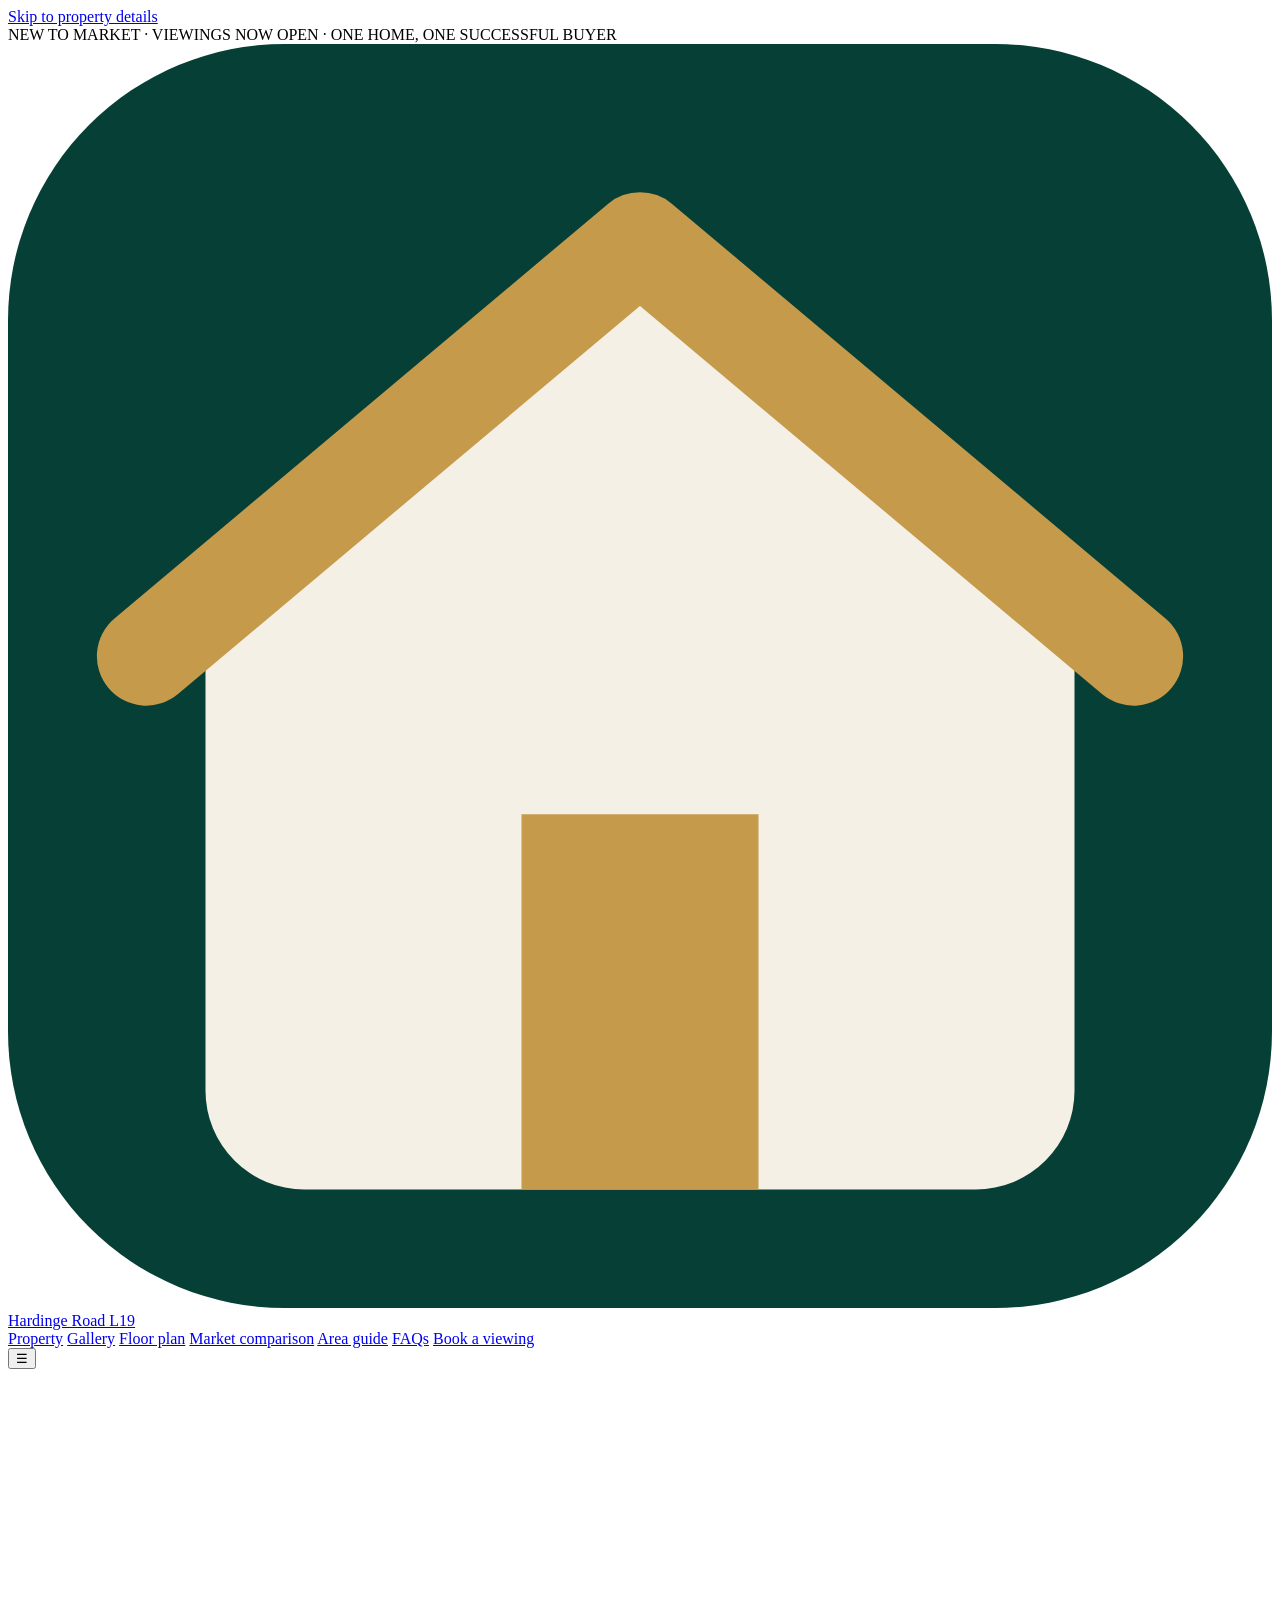
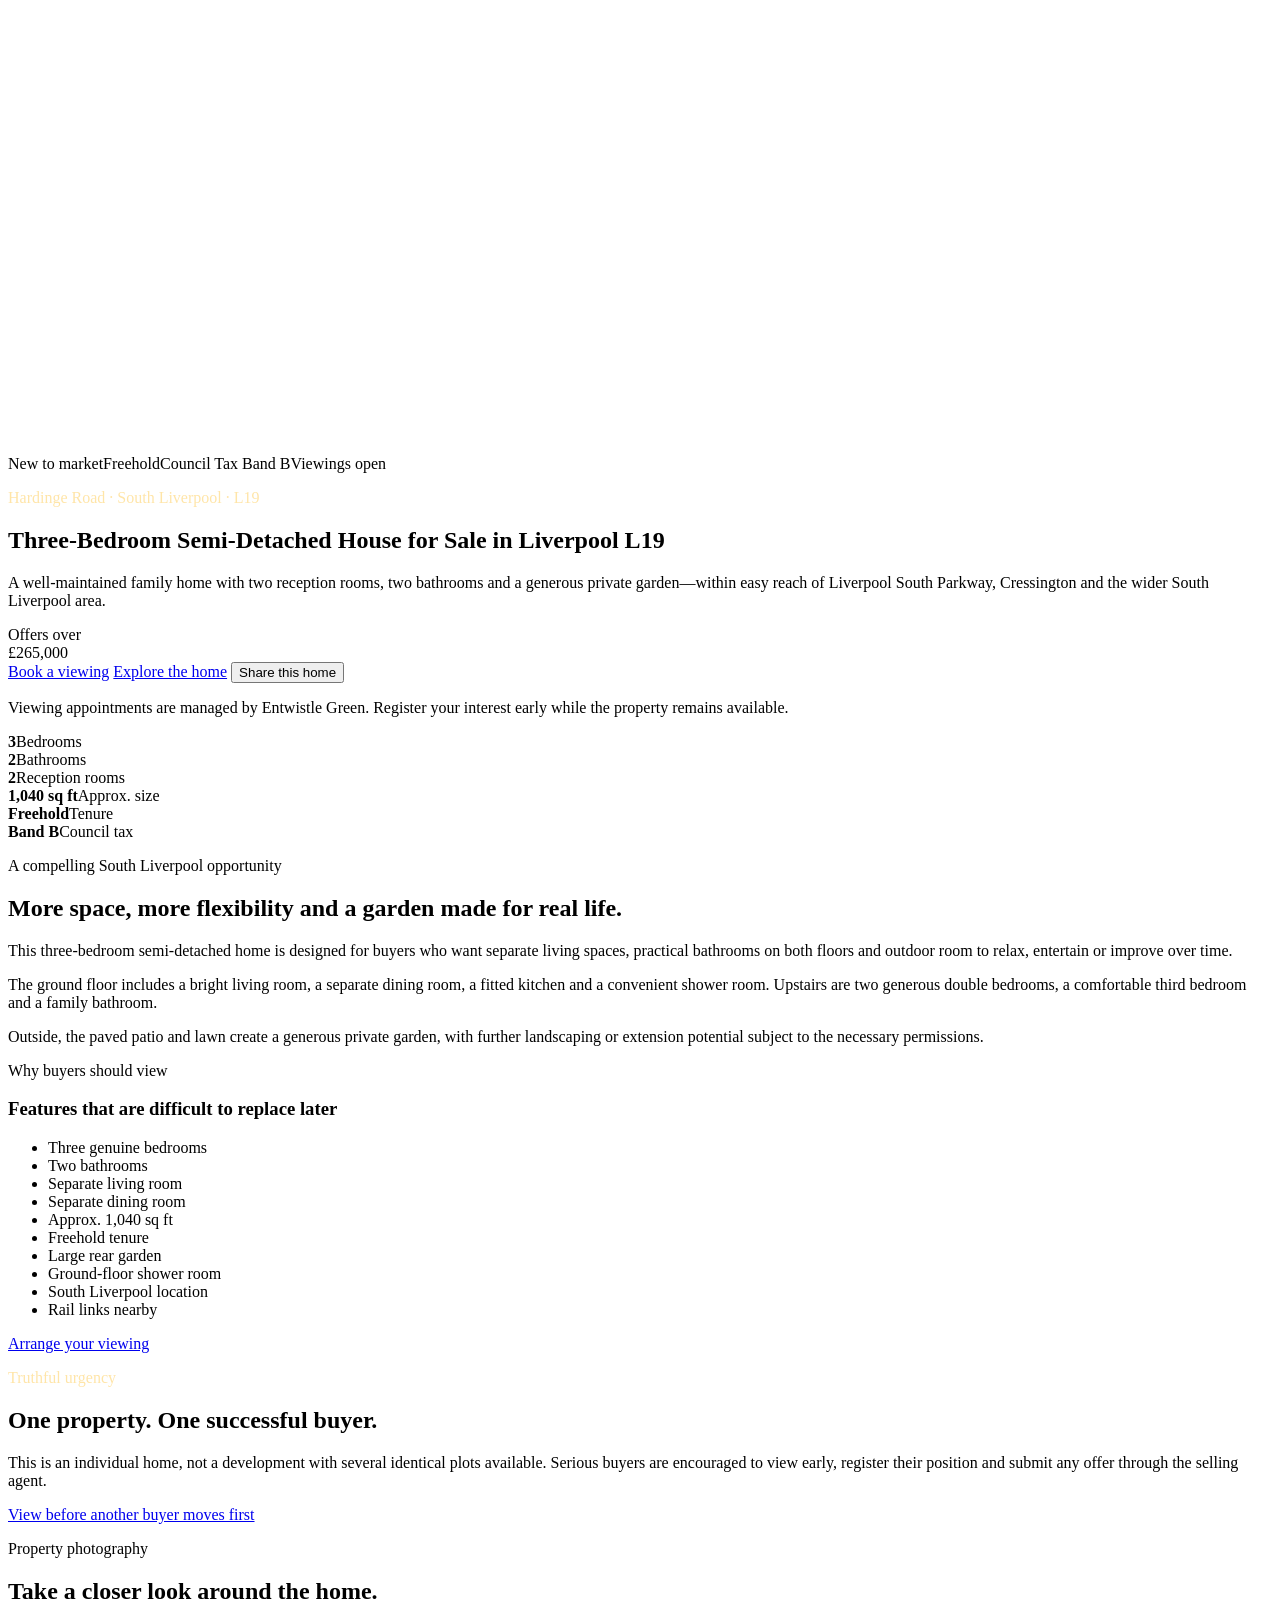
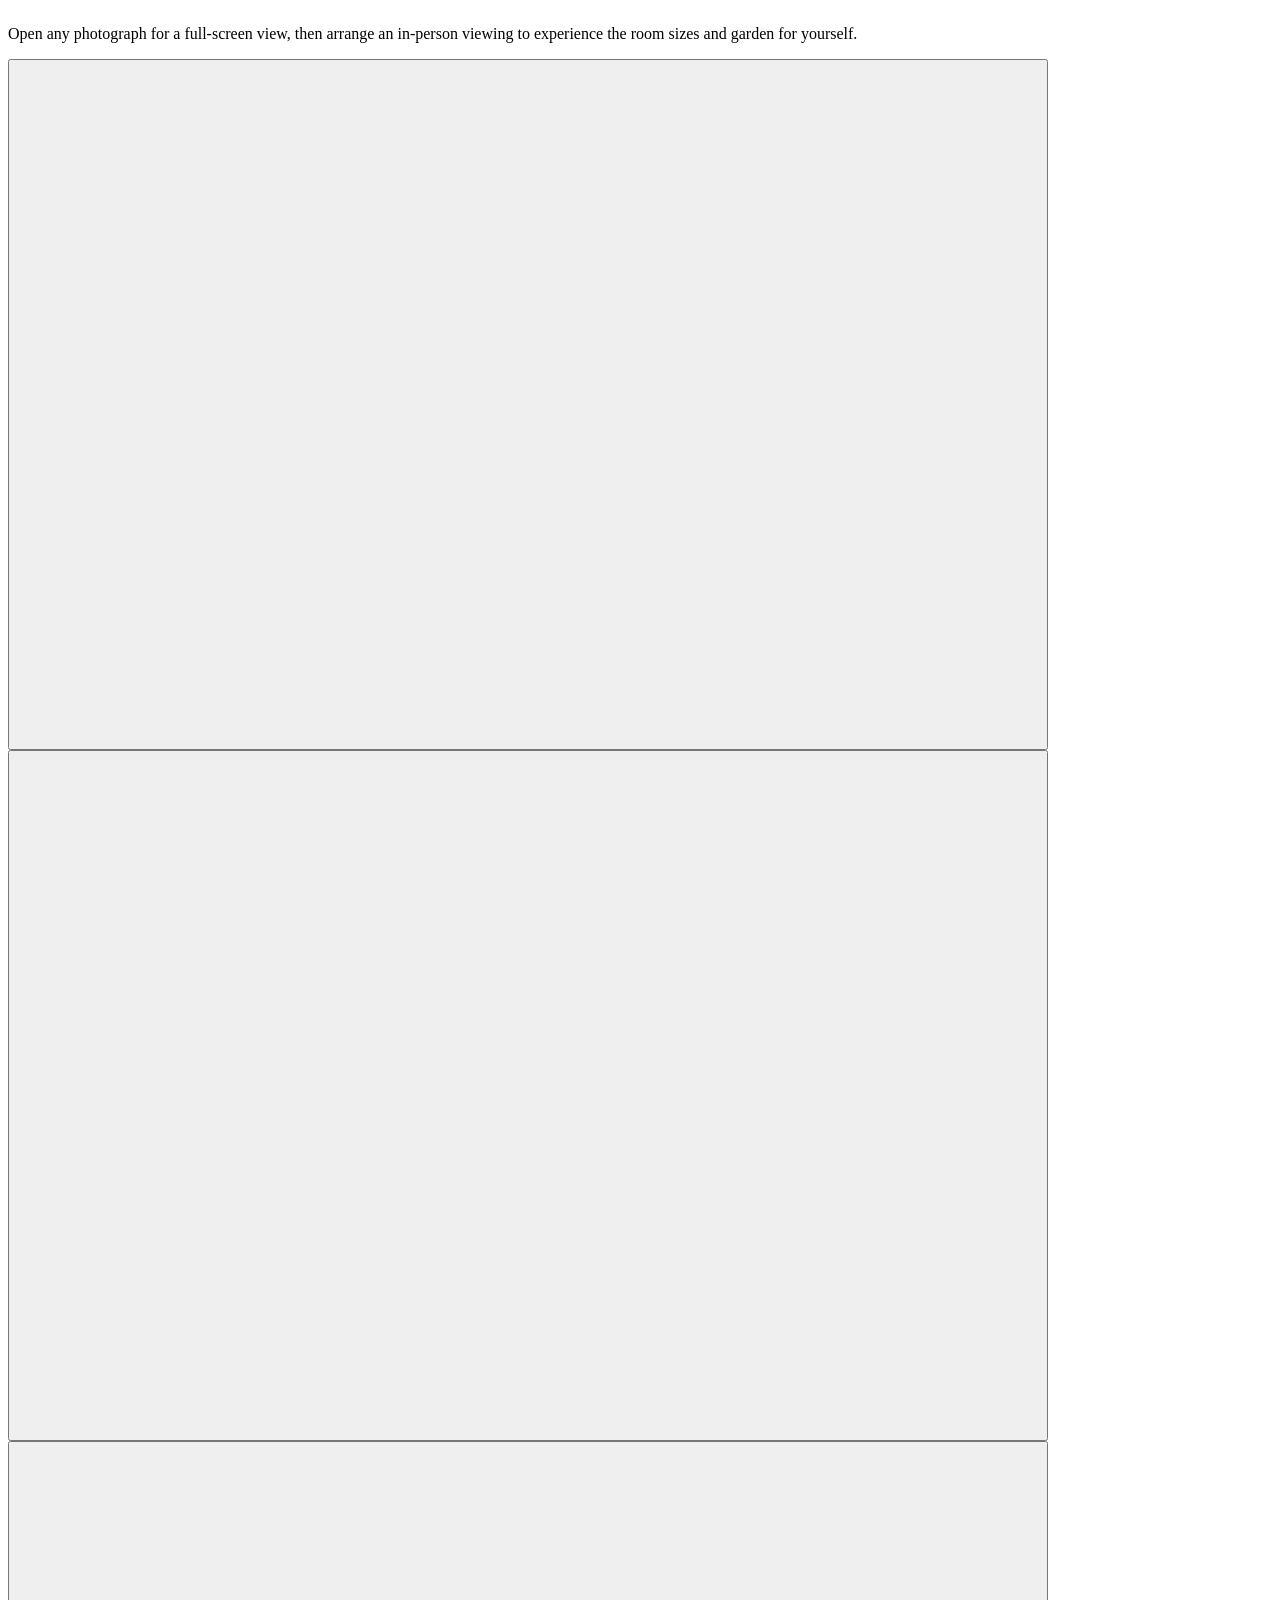
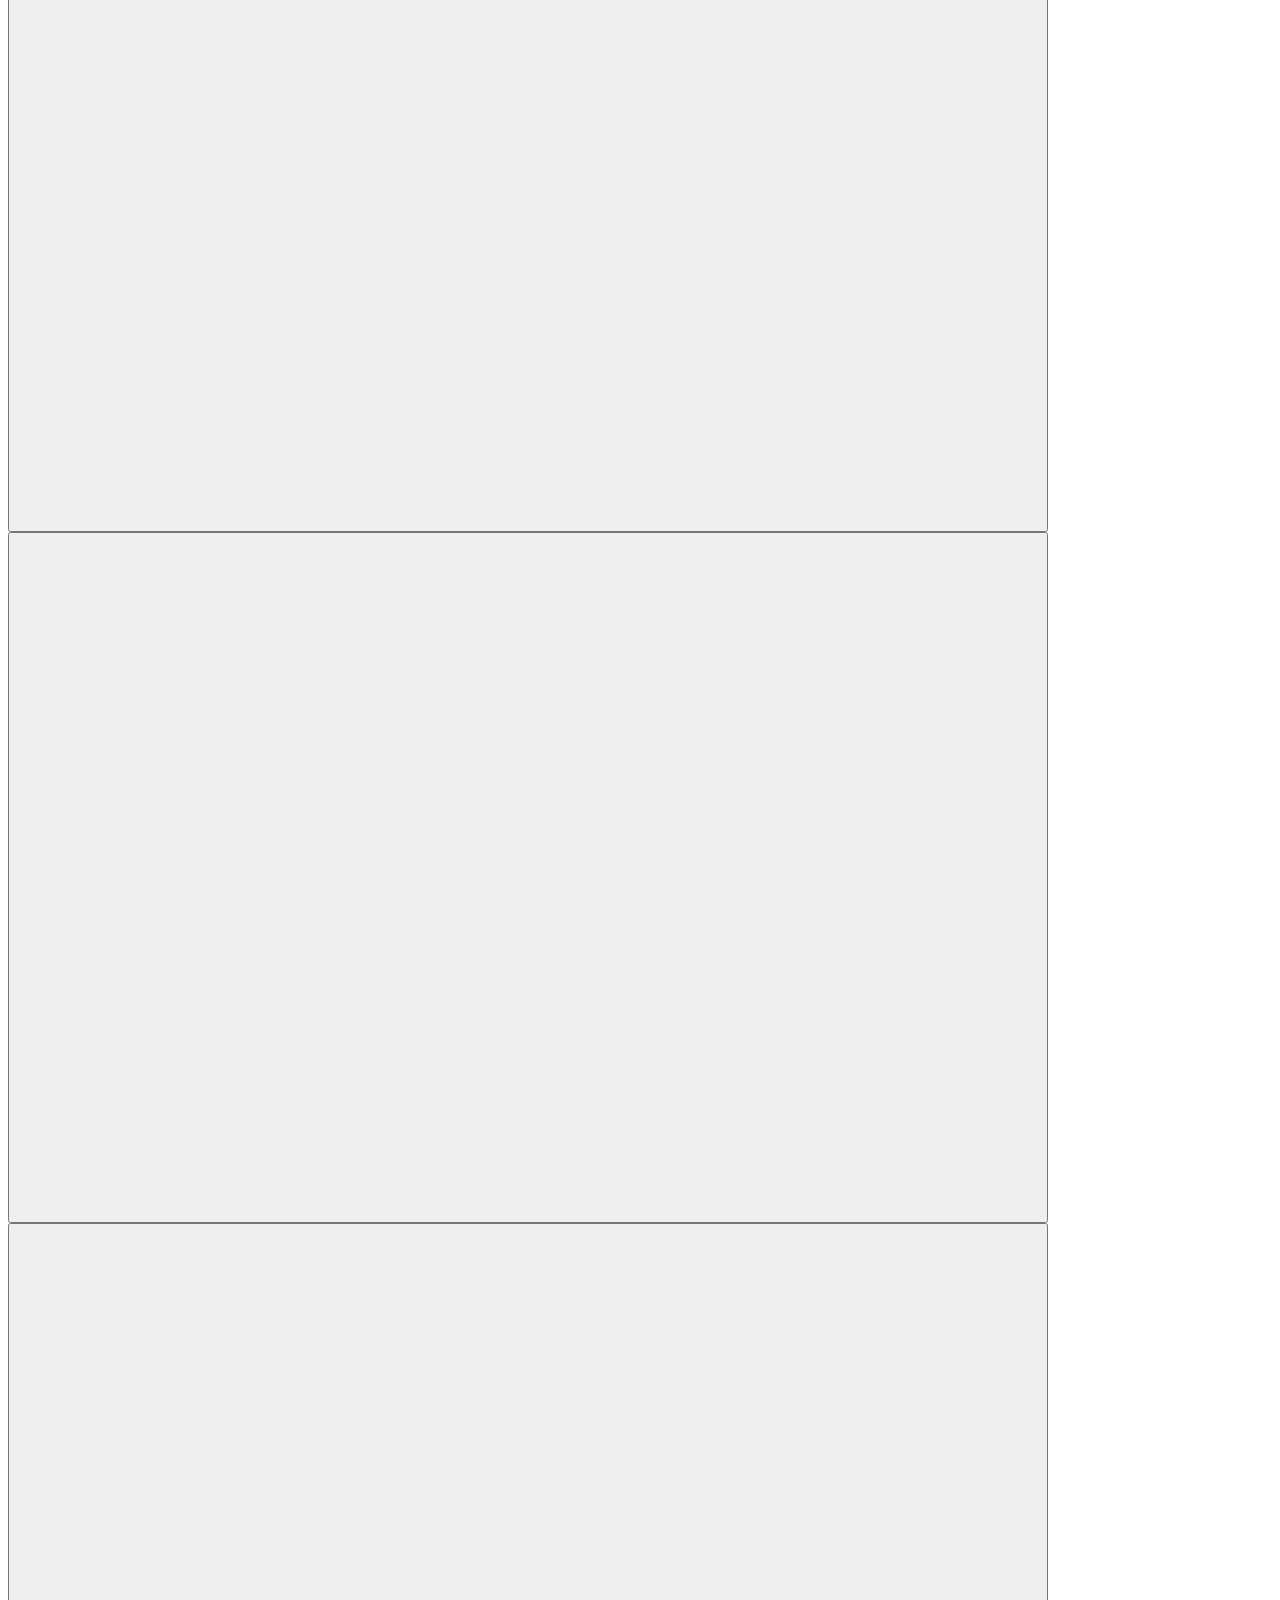
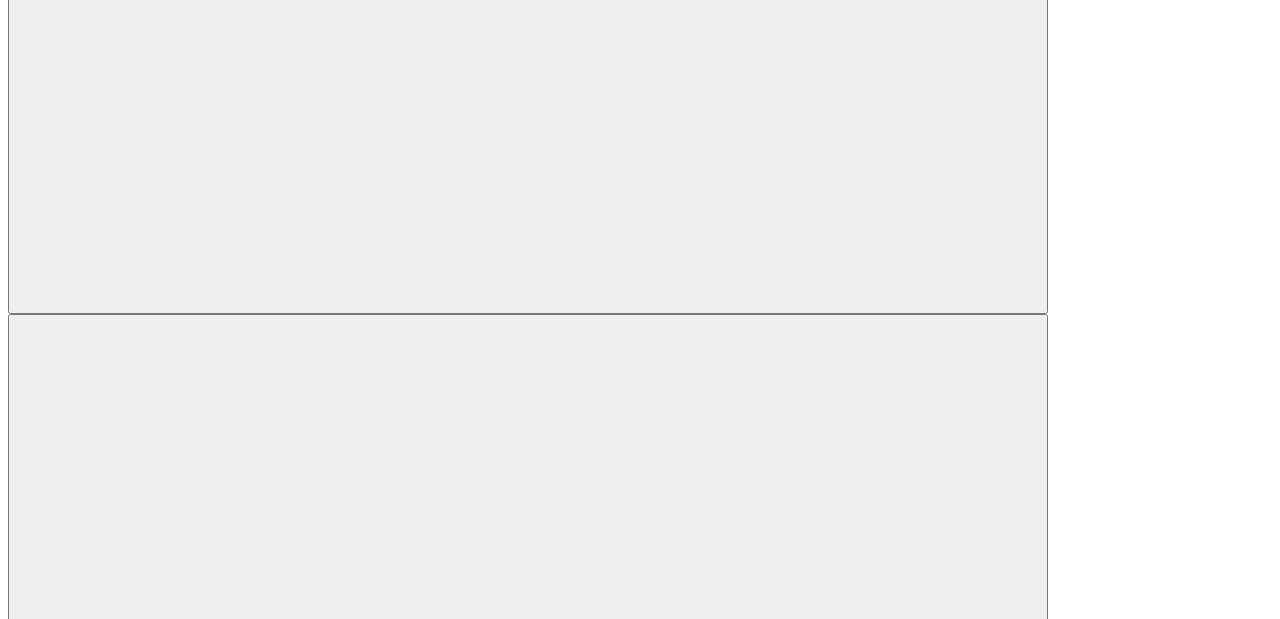
==== index.html @ 0cc6141d "Add files via upload" ====
<!doctype html>
<html lang="en-GB">
<head>
  <meta charset="utf-8">
  <meta name="viewport" content="width=device-width,initial-scale=1,viewport-fit=cover">
  <title>3 Bedroom Semi-Detached House for Sale in Liverpool L19 | Hardinge Road</title>
  <meta name="description" content="View this three-bedroom semi-detached house for sale on Hardinge Road, Liverpool L19. Freehold family home with two bathrooms, two reception rooms and a generous garden. Offers over £265,000.">
  <meta name="robots" content="index,follow,max-image-preview:large,max-snippet:-1,max-video-preview:-1">
  <meta name="google-site-verification" content="REPLACE_WITH_GOOGLE_SEARCH_CONSOLE_TOKEN">
  <link rel="canonical" href="https://YOUR-GITHUB-USERNAME.github.io/3-bedroom-house-for-sale-liverpool-l19-hardinge-road/">
  <link rel="icon" href="assets/icons/favicon.svg" type="image/svg+xml">
  <link rel="manifest" href="site.webmanifest">
  <meta name="theme-color" content="#063f35">
  <meta property="og:type" content="website">
  <meta property="og:locale" content="en_GB">
  <meta property="og:site_name" content="Hardinge Road L19 Home">
  <meta property="og:title" content="3 Bedroom Semi-Detached House for Sale in Liverpool L19">
  <meta property="og:description" content="Offers over £265,000. Freehold family home with three bedrooms, two bathrooms, two reception rooms and a generous private garden.">
  <meta property="og:url" content="https://YOUR-GITHUB-USERNAME.github.io/3-bedroom-house-for-sale-liverpool-l19-hardinge-road/">
  <meta property="og:image" content="https://YOUR-GITHUB-USERNAME.github.io/3-bedroom-house-for-sale-liverpool-l19-hardinge-road/assets/images/hardinge-road-liverpool-l19-social-preview.webp">
  <meta property="og:image:width" content="1200">
  <meta property="og:image:height" content="630">
  <meta property="og:image:alt" content="Three-bedroom semi-detached house for sale in Liverpool L19, offers over £265,000">
  <meta name="twitter:card" content="summary_large_image">
  <meta name="twitter:title" content="Three-Bedroom House for Sale — Liverpool L19">
  <meta name="twitter:description" content="Offers over £265,000. View this freehold family home on Hardinge Road.">
  <meta name="twitter:image" content="https://YOUR-GITHUB-USERNAME.github.io/3-bedroom-house-for-sale-liverpool-l19-hardinge-road/assets/images/hardinge-road-liverpool-l19-social-preview.webp">
  <link rel="preload" as="image" href="assets/images/front-exterior-1024.webp" fetchpriority="high">
  <link rel="stylesheet" href="assets/styles.css">
  <script type="application/ld+json">{"@context":"https://schema.org","@graph":[{"@type":"WebSite","@id":"https://YOUR-GITHUB-USERNAME.github.io/3-bedroom-house-for-sale-liverpool-l19-hardinge-road/#website","url":"https://YOUR-GITHUB-USERNAME.github.io/3-bedroom-house-for-sale-liverpool-l19-hardinge-road/","name":"Hardinge Road L19 Home","alternateName":"Three-Bedroom House for Sale Liverpool L19","inLanguage":"en-GB"},{"@type":"WebPage","@id":"https://YOUR-GITHUB-USERNAME.github.io/3-bedroom-house-for-sale-liverpool-l19-hardinge-road/#webpage","url":"https://YOUR-GITHUB-USERNAME.github.io/3-bedroom-house-for-sale-liverpool-l19-hardinge-road/","name":"3 Bedroom Semi-Detached House for Sale in Liverpool L19 | Hardinge Road","description":"Three-bedroom freehold semi-detached family home for sale on Hardinge Road, Liverpool L19. Offers over £265,000, two bathrooms, two reception rooms and a generous private garden.","isPartOf":{"@id":"https://YOUR-GITHUB-USERNAME.github.io/3-bedroom-house-for-sale-liverpool-l19-hardinge-road/#website"},"about":{"@id":"https://YOUR-GITHUB-USERNAME.github.io/3-bedroom-house-for-sale-liverpool-l19-hardinge-road/#listing"},"dateModified":"2026-07-29","inLanguage":"en-GB","primaryImageOfPage":{"@id":"https://YOUR-GITHUB-USERNAME.github.io/3-bedroom-house-for-sale-liverpool-l19-hardinge-road/#primaryimage"}},{"@type":"ImageObject","@id":"https://YOUR-GITHUB-USERNAME.github.io/3-bedroom-house-for-sale-liverpool-l19-hardinge-road/#primaryimage","url":"https://YOUR-GITHUB-USERNAME.github.io/3-bedroom-house-for-sale-liverpool-l19-hardinge-road/assets/images/front-exterior-1024.webp","contentUrl":"https://YOUR-GITHUB-USERNAME.github.io/3-bedroom-house-for-sale-liverpool-l19-hardinge-road/assets/images/front-exterior-1024.webp","caption":"Three-bedroom semi-detached house for sale on Hardinge Road, Liverpool L19"},{"@type":"RealEstateListing","@id":"https://YOUR-GITHUB-USERNAME.github.io/3-bedroom-house-for-sale-liverpool-l19-hardinge-road/#listing","url":"https://YOUR-GITHUB-USERNAME.github.io/3-bedroom-house-for-sale-liverpool-l19-hardinge-road/","name":"Three-Bedroom Semi-Detached House for Sale in Liverpool L19","description":"A well-maintained three-bedroom freehold semi-detached family home with two reception rooms, a fitted kitchen, ground-floor shower room, first-floor family bathroom and generous private garden.","datePosted":"2026-07-28","dateModified":"2026-07-29","mainEntity":{"@id":"https://YOUR-GITHUB-USERNAME.github.io/3-bedroom-house-for-sale-liverpool-l19-hardinge-road/#house"},"offers":{"@type":"Offer","price":"265000","priceCurrency":"GBP","priceSpecification":{"@type":"PriceSpecification","price":"265000","priceCurrency":"GBP","valueAddedTaxIncluded":false},"availability":"https://schema.org/InStock","url":"https://www.rightmove.co.uk/properties/91415346#/?channel=RES_BUY","seller":{"@type":"RealEstateAgent","name":"Entwistle Green Allerton","email":"allerton@entwistlegreen.co.uk","telephone":"+441512680592"}}},{"@type":"House","@id":"https://YOUR-GITHUB-USERNAME.github.io/3-bedroom-house-for-sale-liverpool-l19-hardinge-road/#house","name":"Three-bedroom semi-detached house on Hardinge Road, Liverpool L19","address":{"@type":"PostalAddress","streetAddress":"Hardinge Road","addressLocality":"Liverpool","addressRegion":"Merseyside","postalCode":"L19","addressCountry":"GB"},"numberOfBedrooms":3,"numberOfBathroomsTotal":2,"floorSize":{"@type":"QuantitativeValue","value":"96.6","unitCode":"MTK"},"numberOfRooms":5,"amenityFeature":[{"@type":"LocationFeatureSpecification","name":"Freehold tenure","value":true},{"@type":"LocationFeatureSpecification","name":"Private rear garden","value":true},{"@type":"LocationFeatureSpecification","name":"Separate living room","value":true},{"@type":"LocationFeatureSpecification","name":"Separate dining room","value":true},{"@type":"LocationFeatureSpecification","name":"Ground-floor shower room","value":true},{"@type":"LocationFeatureSpecification","name":"First-floor family bathroom","value":true}],"image":["https://YOUR-GITHUB-USERNAME.github.io/3-bedroom-house-for-sale-liverpool-l19-hardinge-road/assets/images/front-exterior-1024.webp","https://YOUR-GITHUB-USERNAME.github.io/3-bedroom-house-for-sale-liverpool-l19-hardinge-road/assets/images/living-room-1024.webp","https://YOUR-GITHUB-USERNAME.github.io/3-bedroom-house-for-sale-liverpool-l19-hardinge-road/assets/images/living-room-alt-1024.webp","https://YOUR-GITHUB-USERNAME.github.io/3-bedroom-house-for-sale-liverpool-l19-hardinge-road/assets/images/dining-room-1024.webp","https://YOUR-GITHUB-USERNAME.github.io/3-bedroom-house-for-sale-liverpool-l19-hardinge-road/assets/images/fitted-kitchen-1024.webp","https://YOUR-GITHUB-USERNAME.github.io/3-bedroom-house-for-sale-liverpool-l19-hardinge-road/assets/images/main-bedroom-1024.webp","https://YOUR-GITHUB-USERNAME.github.io/3-bedroom-house-for-sale-liverpool-l19-hardinge-road/assets/images/bedroom-two-1024.webp","https://YOUR-GITHUB-USERNAME.github.io/3-bedroom-house-for-sale-liverpool-l19-hardinge-road/assets/images/bedroom-three-1024.webp","https://YOUR-GITHUB-USERNAME.github.io/3-bedroom-house-for-sale-liverpool-l19-hardinge-road/assets/images/family-bathroom-1024.webp","https://YOUR-GITHUB-USERNAME.github.io/3-bedroom-house-for-sale-liverpool-l19-hardinge-road/assets/images/ground-floor-shower-room-1024.webp","https://YOUR-GITHUB-USERNAME.github.io/3-bedroom-house-for-sale-liverpool-l19-hardinge-road/assets/images/garden-patio-1024.webp","https://YOUR-GITHUB-USERNAME.github.io/3-bedroom-house-for-sale-liverpool-l19-hardinge-road/assets/images/rear-garden-wide-1024.webp","https://YOUR-GITHUB-USERNAME.github.io/3-bedroom-house-for-sale-liverpool-l19-hardinge-road/assets/images/rear-exterior-garden-1024.webp"]},{"@type":"BreadcrumbList","@id":"https://YOUR-GITHUB-USERNAME.github.io/3-bedroom-house-for-sale-liverpool-l19-hardinge-road/#breadcrumb","itemListElement":[{"@type":"ListItem","position":1,"name":"Houses for Sale in Liverpool","item":"https://YOUR-GITHUB-USERNAME.github.io/3-bedroom-house-for-sale-liverpool-l19-hardinge-road/"},{"@type":"ListItem","position":2,"name":"Liverpool L19 Property for Sale","item":"https://YOUR-GITHUB-USERNAME.github.io/3-bedroom-house-for-sale-liverpool-l19-hardinge-road/#property-details"},{"@type":"ListItem","position":3,"name":"Hardinge Road","item":"https://YOUR-GITHUB-USERNAME.github.io/3-bedroom-house-for-sale-liverpool-l19-hardinge-road/"}]},{"@type":"FAQPage","@id":"https://YOUR-GITHUB-USERNAME.github.io/3-bedroom-house-for-sale-liverpool-l19-hardinge-road/#faq","mainEntity":[{"@type":"Question","name":"How much is the three-bedroom house on Hardinge Road?","acceptedAnswer":{"@type":"Answer","text":"The property is being marketed at offers over £265,000."}},{"@type":"Question","name":"Is the property freehold?","acceptedAnswer":{"@type":"Answer","text":"Yes. The property is being marketed as freehold."}},{"@type":"Question","name":"How many bedrooms and bathrooms are there?","acceptedAnswer":{"@type":"Answer","text":"The home has three bedrooms and two bathrooms, including a ground-floor shower room and a first-floor family bathroom."}},{"@type":"Question","name":"Does the house have a garden?","acceptedAnswer":{"@type":"Answer","text":"Yes. The property has a generous private rear garden with a paved patio and lawn."}},{"@type":"Question","name":"Is the property available to rent?","acceptedAnswer":{"@type":"Answer","text":"No. This property is being offered for sale."}},{"@type":"Question","name":"How can I arrange a viewing?","acceptedAnswer":{"@type":"Answer","text":"Use the Book a Viewing button to contact the selling agent, Entwistle Green Allerton, through the official Rightmove listing."}}]}]}</script>
  <!-- Replace G-XXXXXXXXXX to enable consent-based GA4 tracking. -->
  <script>window.SITE_GA_ID='G-XXXXXXXXXX';</script>
</head>
<body>
<a class="skip-link" href="#main">Skip to property details</a>
<div class="topbar">NEW TO MARKET · VIEWINGS NOW OPEN · ONE HOME, ONE SUCCESSFUL BUYER</div>
<header class="site-header">
  <div class="container nav">
    <a class="brand" href="index.html" aria-label="Hardinge Road L19 Home">
      <svg viewBox="0 0 64 64" aria-hidden="true"><rect width="64" height="64" rx="14" fill="#063f35"/><path d="M10 31 32 13l22 18v22a5 5 0 0 1-5 5H15a5 5 0 0 1-5-5V31Z" fill="#f4f0e6"/><path d="M26 58V39h12v19" fill="#c69a4b"/><path d="M7 31 32 10l25 21" fill="none" stroke="#c69a4b" stroke-width="5" stroke-linecap="round" stroke-linejoin="round"/></svg>
      <span>Hardinge Road L19</span>
    </a>
    <nav class="nav-links" aria-label="Main navigation">
      <a href="#property-details">Property</a>
      <a href="#gallery">Gallery</a>
      <a href="#floorplan">Floor plan</a>
      <a href="#market">Market comparison</a>
      <a href="area-guide.html">Area guide</a>
      <a href="#faq">FAQs</a>
      <a class="btn btn-primary btn-small" href="https://www.rightmove.co.uk/properties/91415346#/?channel=RES_BUY" target="_blank" rel="noopener external" data-event="book_viewing" data-label="Header">Book a viewing</a>
    </nav>
    <button class="mobile-toggle" aria-label="Open menu" aria-expanded="false">☰</button>
  </div>
</header>

<main id="main">
<section class="hero" aria-labelledby="property-title">
  <div class="hero-media"><picture>
      <source srcset="assets/images/front-exterior-640.webp 640w, assets/images/front-exterior-1024.webp 1024w" type="image/webp">
      <img src="assets/images/front-exterior-1024.webp" alt="Front exterior of the three-bedroom semi-detached house for sale on Hardinge Road, Liverpool L19" width="1024" height="682" loading="eager" fetchpriority="high" decoding="async">
    </picture></div>
  <div class="container hero-content">
    <div class="badges">
      <span class="badge">New to market</span><span class="badge">Freehold</span><span class="badge">Council Tax Band B</span><span class="badge">Viewings open</span>
    </div>
    <p class="eyebrow" style="color:#ffe5a8">Hardinge Road · South Liverpool · L19</p>
    <h1 id="property-title">Three-Bedroom Semi-Detached House for Sale in Liverpool L19</h1>
    <p class="lead">A well-maintained family home with two reception rooms, two bathrooms and a generous private garden—within easy reach of Liverpool South Parkway, Cressington and the wider South Liverpool area.</p>
    <div class="price-row"><div><div class="offer-label">Offers over</div><div class="price">£265,000</div></div></div>
    <div class="hero-actions">
      <a class="btn btn-gold" href="https://www.rightmove.co.uk/properties/91415346#/?channel=RES_BUY" target="_blank" rel="noopener external" data-event="book_viewing" data-label="Hero">Book a viewing</a>
      <a class="btn btn-secondary" href="#gallery" data-event="gallery_open" data-label="Hero">Explore the home</a>
      <button class="btn btn-secondary" id="share-property" type="button" data-event="share_click">Share this home</button>
    </div>
    <p class="hero-note">Viewing appointments are managed by Entwistle Green. Register your interest early while the property remains available.</p>
  </div>
</section>

<section class="fact-strip" aria-label="Key property facts">
  <div class="container fact-grid">
    <div class="fact"><strong>3</strong><span>Bedrooms</span></div>
    <div class="fact"><strong>2</strong><span>Bathrooms</span></div>
    <div class="fact"><strong>2</strong><span>Reception rooms</span></div>
    <div class="fact"><strong>1,040 sq ft</strong><span>Approx. size</span></div>
    <div class="fact"><strong>Freehold</strong><span>Tenure</span></div>
    <div class="fact"><strong>Band B</strong><span>Council tax</span></div>
  </div>
</section>

<section class="section" id="property-details">
  <div class="container intro-grid">
    <div>
      <p class="eyebrow">A compelling South Liverpool opportunity</p>
      <h2>More space, more flexibility and a garden made for real life.</h2>
      <p class="lead">This three-bedroom semi-detached home is designed for buyers who want separate living spaces, practical bathrooms on both floors and outdoor room to relax, entertain or improve over time.</p>
      <p>The ground floor includes a bright living room, a separate dining room, a fitted kitchen and a convenient shower room. Upstairs are two generous double bedrooms, a comfortable third bedroom and a family bathroom.</p>
      <p>Outside, the paved patio and lawn create a generous private garden, with further landscaping or extension potential subject to the necessary permissions.</p>
    </div>
    <div class="card value-card">
      <p class="eyebrow">Why buyers should view</p>
      <h3>Features that are difficult to replace later</h3>
      <ul class="check-list">
        <li>Three genuine bedrooms</li><li>Two bathrooms</li>
        <li>Separate living room</li><li>Separate dining room</li>
        <li>Approx. 1,040 sq ft</li><li>Freehold tenure</li>
        <li>Large rear garden</li><li>Ground-floor shower room</li>
        <li>South Liverpool location</li><li>Rail links nearby</li>
      </ul>
      <a class="btn btn-primary" style="margin-top:1.4rem" href="https://www.rightmove.co.uk/properties/91415346#/?channel=RES_BUY" target="_blank" rel="noopener external" data-event="book_viewing" data-label="Features">Arrange your viewing</a>
    </div>
  </div>
</section>

<section class="section-tight">
  <div class="container urgency">
    <div>
      <p class="eyebrow" style="color:#ffe5a8">Truthful urgency</p>
      <h2>One property. One successful buyer.</h2>
      <p>This is an individual home, not a development with several identical plots available. Serious buyers are encouraged to view early, register their position and submit any offer through the selling agent.</p>
    </div>
    <a class="btn btn-gold" href="https://www.rightmove.co.uk/properties/91415346#/?channel=RES_BUY" target="_blank" rel="noopener external" data-event="book_viewing" data-label="Urgency">View before another buyer moves first</a>
  </div>
</section>

<section class="section" id="gallery">
  <div class="container">
    <p class="eyebrow">Property photography</p>
    <h2>Take a closer look around the home.</h2>
    <p class="lead">Open any photograph for a full-screen view, then arrange an in-person viewing to experience the room sizes and garden for yourself.</p>
    <div class="gallery-grid"><button class="gallery-item" type="button" data-full="assets/images/front-exterior-1024.webp" data-alt="Front exterior of the three-bedroom semi-detached house for sale on Hardinge Road, Liverpool L19" aria-label="Open photo: Front exterior of the three-bedroom semi-detached house for sale on Hardinge Road, Liverpool L19">
      <picture>
      <source srcset="assets/images/front-exterior-640.webp 640w, assets/images/front-exterior-1024.webp 1024w" type="image/webp">
      <img src="assets/images/front-exterior-1024.webp" alt="Front exterior of the three-bedroom semi-detached house for sale on Hardinge Road, Liverpool L19" width="1024" height="682" loading="lazy" decoding="async">
    </picture>
    </button>
<button class="gallery-item" type="button" data-full="assets/images/living-room-1024.webp" data-alt="Bright living room with large corner sofa and front-facing window" aria-label="Open photo: Bright living room with large corner sofa and front-facing window">
      <picture>
      <source srcset="assets/images/living-room-640.webp 640w, assets/images/living-room-1024.webp 1024w" type="image/webp">
      <img src="assets/images/living-room-1024.webp" alt="Bright living room with large corner sofa and front-facing window" width="1024" height="682" loading="lazy" decoding="async">
    </picture>
    </button>
<button class="gallery-item" type="button" data-full="assets/images/living-room-alt-1024.webp" data-alt="Alternative view of the living room connecting to the separate dining room" aria-label="Open photo: Alternative view of the living room connecting to the separate dining room">
      <picture>
      <source srcset="assets/images/living-room-alt-640.webp 640w, assets/images/living-room-alt-1024.webp 1024w" type="image/webp">
      <img src="assets/images/living-room-alt-1024.webp" alt="Alternative view of the living room connecting to the separate dining room" width="1024" height="682" loading="lazy" decoding="async">
    </picture>
    </button>
<button class="gallery-item" type="button" data-full="assets/images/dining-room-1024.webp" data-alt="Separate dining room with wooden table, feature fireplace and front window" aria-label="Open photo: Separate dining room with wooden table, feature fireplace and front window">
      <picture>
      <source srcset="assets/images/dining-room-640.webp 640w, assets/images/dining-room-1024.webp 1024w" type="image/webp">
      <img src="assets/images/dining-room-1024.webp" alt="Separate dining room with wooden table, feature fireplace and front window" width="1024" height="682" loading="lazy" decoding="async">
    </picture>
    </button>
<button class="gallery-item" type="button" data-full="assets/images/dining-room-alt-1024.webp" data-alt="Alternative view of the separate dining room and feature fireplace" aria-label="Open photo: Alternative view of the separate dining room and feature fireplace">
      <picture>
      <source srcset="assets/images/dining-room-alt-640.webp 640w, assets/images/dining-room-alt-1024.webp 1024w" type="image/webp">
      <img src="assets/images/dining-room-alt-1024.webp" alt="Alternative view of the separate dining room and feature fireplace" width="1024" height="682" loading="lazy" decoding="async">
    </picture>
    </button>
<button class="gallery-item" type="button" data-full="assets/images/fitted-kitchen-1024.webp" data-alt="Fitted galley kitchen with white units, dark worktops and garden-facing window" aria-label="Open photo: Fitted galley kitchen with white units, dark worktops and garden-facing window">
      <picture>
      <source srcset="assets/images/fitted-kitchen-640.webp 640w, assets/images/fitted-kitchen-1024.webp 1024w" type="image/webp">
      <img src="assets/images/fitted-kitchen-1024.webp" alt="Fitted galley kitchen with white units, dark worktops and garden-facing window" width="1024" height="682" loading="lazy" decoding="async">
    </picture>
    </button>
<button class="gallery-item" type="button" data-full="assets/images/main-bedroom-1024.webp" data-alt="Main double bedroom with green feature panelling and fitted storage" aria-label="Open photo: Main double bedroom with green feature panelling and fitted storage">
      <picture>
      <source srcset="assets/images/main-bedroom-640.webp 640w, assets/images/main-bedroom-1024.webp 1024w" type="image/webp">
      <img src="assets/images/main-bedroom-1024.webp" alt="Main double bedroom with green feature panelling and fitted storage" width="1024" height="682" loading="lazy" decoding="async">
    </picture>
    </button>
<button class="gallery-item" type="button" data-full="assets/images/bedroom-two-1024.webp" data-alt="Second double bedroom with mirrored wardrobes and front-facing windows" aria-label="Open photo: Second double bedroom with mirrored wardrobes and front-facing windows">
      <picture>
      <source srcset="assets/images/bedroom-two-640.webp 640w, assets/images/bedroom-two-1024.webp 1024w" type="image/webp">
      <img src="assets/images/bedroom-two-1024.webp" alt="Second double bedroom with mirrored wardrobes and front-facing windows" width="1024" height="682" loading="lazy" decoding="async">
    </picture>
    </button>
<button class="gallery-item" type="button" data-full="assets/images/bedroom-three-1024.webp" data-alt="Third bedroom currently arranged as a home fitness room" aria-label="Open photo: Third bedroom currently arranged as a home fitness room">
      <picture>
      <source srcset="assets/images/bedroom-three-640.webp 640w, assets/images/bedroom-three-1024.webp 1024w" type="image/webp">
      <img src="assets/images/bedroom-three-1024.webp" alt="Third bedroom currently arranged as a home fitness room" width="1024" height="682" loading="lazy" decoding="async">
    </picture>
    </button>
<button class="gallery-item" type="button" data-full="assets/images/family-bathroom-1024.webp" data-alt="First-floor family bathroom with bath, patterned floor and white tiling" aria-label="Open photo: First-floor family bathroom with bath, patterned floor and white tiling">
      <picture>
      <source srcset="assets/images/family-bathroom-640.webp 640w, assets/images/family-bathroom-1024.webp 1024w" type="image/webp">
      <img src="assets/images/family-bathroom-1024.webp" alt="First-floor family bathroom with bath, patterned floor and white tiling" width="1024" height="682" loading="lazy" decoding="async">
    </picture>
    </button>
<button class="gallery-item" type="button" data-full="assets/images/family-bathroom-alt-1024.webp" data-alt="Alternative view of the first-floor family bathroom" aria-label="Open photo: Alternative view of the first-floor family bathroom">
      <picture>
      <source srcset="assets/images/family-bathroom-alt-640.webp 640w, assets/images/family-bathroom-alt-1024.webp 1024w" type="image/webp">
      <img src="assets/images/family-bathroom-alt-1024.webp" alt="Alternative view of the first-floor family bathroom" width="1024" height="682" loading="lazy" decoding="async">
    </picture>
    </button>
<button class="gallery-item" type="button" data-full="assets/images/ground-floor-shower-room-1024.webp" data-alt="Ground-floor shower room with walk-in shower, toilet and vanity unit" aria-label="Open photo: Ground-floor shower room with walk-in shower, toilet and vanity unit">
      <picture>
      <source srcset="assets/images/ground-floor-shower-room-640.webp 640w, assets/images/ground-floor-shower-room-1024.webp 1024w" type="image/webp">
      <img src="assets/images/ground-floor-shower-room-1024.webp" alt="Ground-floor shower room with walk-in shower, toilet and vanity unit" width="1024" height="682" loading="lazy" decoding="async">
    </picture>
    </button>
<button class="gallery-item" type="button" data-full="assets/images/garden-patio-1024.webp" data-alt="Private rear garden patio with outdoor seating and fenced boundaries" aria-label="Open photo: Private rear garden patio with outdoor seating and fenced boundaries">
      <picture>
      <source srcset="assets/images/garden-patio-640.webp 640w, assets/images/garden-patio-1024.webp 1024w" type="image/webp">
      <img src="assets/images/garden-patio-1024.webp" alt="Private rear garden patio with outdoor seating and fenced boundaries" width="1024" height="682" loading="lazy" decoding="async">
    </picture>
    </button>
<button class="gallery-item" type="button" data-full="assets/images/rear-garden-wide-1024.webp" data-alt="Wide view of the generous rear garden and patio" aria-label="Open photo: Wide view of the generous rear garden and patio">
      <picture>
      <source srcset="assets/images/rear-garden-wide-640.webp 640w, assets/images/rear-garden-wide-1024.webp 1024w" type="image/webp">
      <img src="assets/images/rear-garden-wide-1024.webp" alt="Wide view of the generous rear garden and patio" width="1024" height="682" loading="lazy" decoding="async">
    </picture>
    </button>
<button class="gallery-item" type="button" data-full="assets/images/rear-exterior-garden-1024.webp" data-alt="Rear exterior of the house viewed across the lawn" aria-label="Open photo: Rear exterior of the house viewed across the lawn">
      <picture>
      <source srcset="assets/images/rear-exterior-garden-640.webp 640w, assets/images/rear-exterior-garden-1024.webp 1024w" type="image/webp">
      <img src="assets/images/rear-exterior-garden-1024.webp" alt="Rear exterior of the house viewed across the lawn" width="1024" height="682" loading="lazy" decoding="async">
    </picture>
    </button></div>
  </div>
</section>

<div class="lightbox" role="dialog" aria-modal="true" aria-label="Property photo viewer">
  <button class="lightbox-close" aria-label="Close photo viewer">×</button>
  <button class="lightbox-prev" aria-label="Previous photo">‹</button>
  <div><img src="" alt=""><div class="lightbox-caption"></div></div>
  <button class="lightbox-next" aria-label="Next photo">›</button>
</div>

<section class="section section-alt" id="room-details">
  <div class="container">
    <p class="eyebrow">Room-by-room details</p>
    <h2>Well-proportioned accommodation across two floors.</h2>
    <div class="rooms">
      <article class="card room-card"><strong>Living Room</strong><span>5.34m × 3.07m<br>17'6" × 10'1"</span></article>
      <article class="card room-card"><strong>Dining Room</strong><span>4.11m × 3.75m<br>13'6" × 12'4"</span></article>
      <article class="card room-card"><strong>Kitchen</strong><span>4.73m × 2.60m<br>15'6" × 8'6"</span></article>
      <article class="card room-card"><strong>Bedroom 1</strong><span>4.11m × 4.10m<br>13'6" × 13'5"</span></article>
      <article class="card room-card"><strong>Bedroom 2</strong><span>4.21m × 2.75m<br>13'10" × 9'0"</span></article>
      <article class="card room-card"><strong>Bedroom 3</strong><span>2.90m × 2.62m<br>9'6" × 8'7"</span></article>
      <article class="card room-card"><strong>Family Bathroom</strong><span>3.89m × 1.45m<br>12'9" × 4'9"</span></article>
      <article class="card room-card"><strong>Ground-floor Shower Room</strong><span>3.14m × 1.62m<br>10'4" × 5'4"</span></article>
      <article class="card room-card"><strong>Total Floor Area</strong><span>Approx. 96.6 m²<br>1,040 sq ft</span></article>
    </div>
  </div>
</section>

<section class="section" id="floorplan">
  <div class="container floorplan-wrap">
    <div class="floorplan-image"><a href="assets/images/hardinge-road-liverpool-l19-floorplan.webp" target="_blank" data-event="floorplan_view"><img src="assets/images/hardinge-road-liverpool-l19-floorplan.webp" alt="Floor plan for the ground and first floors of the three-bedroom house on Hardinge Road, Liverpool L19" width="799" height="526" loading="lazy"></a></div>
    <div>
      <p class="eyebrow">Floor plan</p>
      <h2>See how the spaces connect.</h2>
      <p>The layout combines two separate reception rooms, a long fitted kitchen, bathrooms on both floors and three well-proportioned bedrooms.</p>
      <p class="small">Measurements and floor areas are approximate and should not be relied upon as precise. Buyers should verify dimensions during their own inspection.</p>
      <a class="btn btn-secondary" href="assets/images/hardinge-road-liverpool-l19-floorplan.webp" target="_blank" data-event="floorplan_view">Open full floor plan</a>
    </div>
  </div>
</section>

<section class="section section-alt" id="market">
  <div class="container">
    <p class="eyebrow">Wider market context</p>
    <h2>Before you pay more, explore what else is currently advertised.</h2>
    <p class="lead">Buyers comparing houses for sale in Liverpool, Liverpool L19 and the wider Merseyside market can use these selected examples to explore current asking prices. They are not formal valuations or like-for-like comparisons; property size, type, condition, location and availability vary.</p>
    <div class="market-scroll" aria-label="Property market examples"><a class="market-card" href="https://www.rightmove.co.uk/property-for-sale/find.html?useLocationIdentifier=true&locationIdentifier=REGION%5E1867&maxPrice=20000000&propertyTypes=detached%2Csemi-detached%2Cterraced&_includeSSTC=on&sortType=18&channel=BUY&transactionType=BUY&displayLocationIdentifier=Allerton&radius=10.0&keywords=hardinge+road" target="_blank" rel="noopener external" data-event="comparison_click" data-label="£225,000">
      <img src="assets/images/liverpool-property-market-example-01.webp" alt="Example property currently advertised in the wider Liverpool market at £225,000" width="390" height="320" loading="lazy" decoding="async">
      <div class="market-copy"><strong>£225,000</strong><span>Offers over</span><p class="small">Explore current properties on Rightmove →</p></div>
    </a>
<a class="market-card" href="https://www.rightmove.co.uk/property-for-sale/find.html?useLocationIdentifier=true&locationIdentifier=REGION%5E1867&maxPrice=20000000&propertyTypes=detached%2Csemi-detached%2Cterraced&_includeSSTC=on&sortType=18&channel=BUY&transactionType=BUY&displayLocationIdentifier=Allerton&radius=10.0&keywords=hardinge+road" target="_blank" rel="noopener external" data-event="comparison_click" data-label="£200,000">
      <img src="assets/images/liverpool-property-market-example-02.webp" alt="Example property currently advertised in the wider Liverpool market at £200,000" width="390" height="320" loading="lazy" decoding="async">
      <div class="market-copy"><strong>£200,000</strong><span>Offers in region of</span><p class="small">Explore current properties on Rightmove →</p></div>
    </a>
<a class="market-card" href="https://www.rightmove.co.uk/property-for-sale/find.html?useLocationIdentifier=true&locationIdentifier=REGION%5E1867&maxPrice=20000000&propertyTypes=detached%2Csemi-detached%2Cterraced&_includeSSTC=on&sortType=18&channel=BUY&transactionType=BUY&displayLocationIdentifier=Allerton&radius=10.0&keywords=hardinge+road" target="_blank" rel="noopener external" data-event="comparison_click" data-label="£600,000">
      <img src="assets/images/liverpool-property-market-example-03.webp" alt="Example property currently advertised in the wider Liverpool market at £600,000" width="390" height="320" loading="lazy" decoding="async">
      <div class="market-copy"><strong>£600,000</strong><span>Offers over</span><p class="small">Explore current properties on Rightmove →</p></div>
    </a>
<a class="market-card" href="https://www.rightmove.co.uk/property-for-sale/find.html?useLocationIdentifier=true&locationIdentifier=REGION%5E1867&maxPrice=20000000&propertyTypes=detached%2Csemi-detached%2Cterraced&_includeSSTC=on&sortType=18&channel=BUY&transactionType=BUY&displayLocationIdentifier=Allerton&radius=10.0&keywords=hardinge+road" target="_blank" rel="noopener external" data-event="comparison_click" data-label="£315,000">
      <img src="assets/images/liverpool-property-market-example-04.webp" alt="Example property currently advertised in the wider Liverpool market at £315,000" width="390" height="320" loading="lazy" decoding="async">
      <div class="market-copy"><strong>£315,000</strong><span>Offers in region of</span><p class="small">Explore current properties on Rightmove →</p></div>
    </a>
<a class="market-card" href="https://www.rightmove.co.uk/property-for-sale/find.html?useLocationIdentifier=true&locationIdentifier=REGION%5E1867&maxPrice=20000000&propertyTypes=detached%2Csemi-detached%2Cterraced&_includeSSTC=on&sortType=18&channel=BUY&transactionType=BUY&displayLocationIdentifier=Allerton&radius=10.0&keywords=hardinge+road" target="_blank" rel="noopener external" data-event="comparison_click" data-label="£1,000,000">
      <img src="assets/images/liverpool-property-market-example-05.webp" alt="Example property currently advertised in the wider Liverpool market at £1,000,000" width="390" height="320" loading="lazy" decoding="async">
      <div class="market-copy"><strong>£1,000,000</strong><span>Offers over</span><p class="small">Explore current properties on Rightmove →</p></div>
    </a>
<a class="market-card" href="https://www.rightmove.co.uk/property-for-sale/find.html?useLocationIdentifier=true&locationIdentifier=REGION%5E1867&maxPrice=20000000&propertyTypes=detached%2Csemi-detached%2Cterraced&_includeSSTC=on&sortType=18&channel=BUY&transactionType=BUY&displayLocationIdentifier=Allerton&radius=10.0&keywords=hardinge+road" target="_blank" rel="noopener external" data-event="comparison_click" data-label="£1,150,000">
      <img src="assets/images/liverpool-property-market-example-06.webp" alt="Example property currently advertised in the wider Liverpool market at £1,150,000" width="390" height="320" loading="lazy" decoding="async">
      <div class="market-copy"><strong>£1,150,000</strong><span>Guide price</span><p class="small">Explore current properties on Rightmove →</p></div>
    </a>
<a class="market-card" href="https://www.rightmove.co.uk/property-for-sale/find.html?useLocationIdentifier=true&locationIdentifier=REGION%5E1867&maxPrice=20000000&propertyTypes=detached%2Csemi-detached%2Cterraced&_includeSSTC=on&sortType=18&channel=BUY&transactionType=BUY&displayLocationIdentifier=Allerton&radius=10.0&keywords=hardinge+road" target="_blank" rel="noopener external" data-event="comparison_click" data-label="£1,250,000">
      <img src="assets/images/liverpool-property-market-example-07.webp" alt="Example property currently advertised in the wider Liverpool market at £1,250,000" width="390" height="320" loading="lazy" decoding="async">
      <div class="market-copy"><strong>£1,250,000</strong><span>Offers in excess of</span><p class="small">Explore current properties on Rightmove →</p></div>
    </a>
<a class="market-card" href="https://www.rightmove.co.uk/property-for-sale/find.html?useLocationIdentifier=true&locationIdentifier=REGION%5E1867&maxPrice=20000000&propertyTypes=detached%2Csemi-detached%2Cterraced&_includeSSTC=on&sortType=18&channel=BUY&transactionType=BUY&displayLocationIdentifier=Allerton&radius=10.0&keywords=hardinge+road" target="_blank" rel="noopener external" data-event="comparison_click" data-label="£325,000">
      <img src="assets/images/liverpool-property-market-example-08.webp" alt="Example property currently advertised in the wider Liverpool market at £325,000" width="390" height="320" loading="lazy" decoding="async">
      <div class="market-copy"><strong>£325,000</strong><span>Offers in region of</span><p class="small">Explore current properties on Rightmove →</p></div>
    </a>
<a class="market-card" href="https://www.rightmove.co.uk/property-for-sale/find.html?useLocationIdentifier=true&locationIdentifier=REGION%5E1867&maxPrice=20000000&propertyTypes=detached%2Csemi-detached%2Cterraced&_includeSSTC=on&sortType=18&channel=BUY&transactionType=BUY&displayLocationIdentifier=Allerton&radius=10.0&keywords=hardinge+road" target="_blank" rel="noopener external" data-event="comparison_click" data-label="£1,750,000">
      <img src="assets/images/liverpool-property-market-example-09.webp" alt="Example property currently advertised in the wider Liverpool market at £1,750,000" width="390" height="320" loading="lazy" decoding="async">
      <div class="market-copy"><strong>£1,750,000</strong><span>Current listing example</span><p class="small">Explore current properties on Rightmove →</p></div>
    </a>
<a class="market-card" href="https://www.rightmove.co.uk/property-for-sale/find.html?useLocationIdentifier=true&locationIdentifier=REGION%5E1867&maxPrice=20000000&propertyTypes=detached%2Csemi-detached%2Cterraced&_includeSSTC=on&sortType=18&channel=BUY&transactionType=BUY&displayLocationIdentifier=Allerton&radius=10.0&keywords=hardinge+road" target="_blank" rel="noopener external" data-event="comparison_click" data-label="£1,795,000">
      <img src="assets/images/liverpool-property-market-example-10.webp" alt="Example property currently advertised in the wider Liverpool market at £1,795,000" width="390" height="320" loading="lazy" decoding="async">
      <div class="market-copy"><strong>£1,795,000</strong><span>Current listing example</span><p class="small">Explore current properties on Rightmove →</p></div>
    </a></div>
    <div class="compare-highlight">
      <div>
        <p class="eyebrow">Now compare the opportunity</p>
        <h3>Three bedrooms, two bathrooms, two reception rooms, freehold tenure and a generous garden—offers over £265,000.</h3>
        <p>After exploring the wider market, return to what this Hardinge Road home offers as a complete family package in Liverpool L19.</p>
      </div>
      <a class="btn btn-primary" href="https://www.rightmove.co.uk/properties/91415346#/?channel=RES_BUY" target="_blank" rel="noopener external" data-event="book_viewing" data-label="Market comparison">Book a viewing</a>
    </div>
    <p class="small">Comparison screenshots were supplied for general market context and link to a live Rightmove search. Prices and availability may change. Checked 29 July 2026.</p>
  </div>
</section>

<section class="section" id="location">
  <div class="container">
    <p class="eyebrow">Living near Hardinge Road</p>
    <h2>A South Liverpool location built around everyday convenience.</h2>
    <div class="location-grid">
      <div class="map-shell" data-map="https://www.google.com/maps?q=Hardinge+Road,+Liverpool+L19&output=embed">
        <div class="map-placeholder">
          <div><h3>Explore Hardinge Road and the surrounding area</h3><p>Load the map to view the road, nearby stations, schools and amenities.</p><button class="btn btn-primary" id="load-map" type="button" data-event="map_load">Load Google Map</button></div>
        </div>
      </div>
      <div>
        <p class="lead">The property is positioned for access to Liverpool South Parkway, Cressington, local schools, regular bus services, Liverpool John Lennon Airport and the amenities of Allerton Road, with Aigburth and Garston also within the surrounding South Liverpool area.</p>
        <div class="info-grid" style="grid-template-columns:1fr 1fr">
          <article class="card info-card"><div class="icon">🚆</div><h3>Liverpool South Parkway</h3><p>Approximately 1 km from the L19 4UN postcode area, offering rail and bus interchange connections.</p><a class="source-link" href="https://www.nationalrail.co.uk/stations/liverpool-south-parkway/" target="_blank" rel="noopener">Station information →</a></article>
          <article class="card info-card"><div class="icon">🚌</div><h3>Nearby bus stops</h3><p>Nearby stops include Heath Road and Clifton Court. Use the live Merseytravel planner for current routes and times.</p><a class="source-link" href="https://www.merseytravel.gov.uk/timetables/" target="_blank" rel="noopener">Plan a bus journey →</a></article>
          <article class="card info-card"><div class="icon">🌳</div><h3>Green spaces</h3><p>Calderstones Park and Otterspool Park offer woodland, parkland, walking, running and riverside space.</p><a class="source-link" href="https://liverpool.gov.uk/parks-and-greenspaces/explore-our-parks/" target="_blank" rel="noopener">Explore Liverpool parks →</a></article>
          <article class="card info-card"><div class="icon">✈️</div><h3>Airport access</h3><p>Liverpool John Lennon Airport is within easy reach by road and public transport from South Liverpool.</p><a class="source-link" href="https://www.liverpoolairport.com/" target="_blank" rel="noopener">Airport information →</a></article>
        </div>
        <a class="btn btn-secondary" href="area-guide.html">Read the full Liverpool L19 area guide</a>
      </div>
    </div>
  </div>
</section>

<section class="section section-alt">
  <div class="container">
    <p class="eyebrow">Schools and family life</p>
    <h2>Useful education links for buyers researching the area.</h2>
    <div class="info-grid">
      <article class="card info-card"><div class="icon">🏫</div><h3>Springwood Heath Primary School</h3><p>A mixed primary school on Danefield Road, Liverpool L19 4TL.</p><a class="source-link" href="https://liverpool.gov.uk/schools-and-learning/school-admissions/school-search/primary-schools/springwood-heath-primary-school/" target="_blank" rel="noopener">Official council listing →</a></article>
      <article class="card info-card"><div class="icon">🎓</div><h3>The Academy of St Nicholas</h3><p>A mixed secondary school at 51 Horrocks Avenue in Liverpool L19.</p><a class="source-link" href="https://liverpool.gov.uk/schools-and-learning/school-admissions/school-search/secondary-schools/the-academy-of-st-nicholas/" target="_blank" rel="noopener">Official council listing →</a></article>
      <article class="card info-card"><div class="icon">🔎</div><h3>Check current admissions</h3><p>Catchment areas, policies and places can change. Buyers should verify information directly with schools and Liverpool City Council.</p><a class="source-link" href="https://liverpool.gov.uk/admissions" target="_blank" rel="noopener">Liverpool school admissions →</a></article>
    </div>
  </div>
</section>

<section class="section" id="status">
  <div class="container">
    <p class="eyebrow">Current property status</p>
    <h2>Act on current information.</h2>
    <div class="status-panel">
      <div class="status-item"><span>Availability</span><strong>Available</strong></div>
      <div class="status-item"><span>Viewings</span><strong>Open</strong></div>
      <div class="status-item"><span>Offers</span><strong>Offers over £265,000 invited</strong></div>
      <div class="status-item"><span>Last updated</span><strong><time datetime="2026-07-29">29 July 2026</time></strong></div>
    </div>
    <p class="small">Availability can change quickly. Confirm the latest status with the selling agent before travelling.</p>
  </div>
</section>

<section class="section section-alt" id="faq">
  <div class="container faq">
    <p class="eyebrow">Property and area FAQ</p>
    <h2>Quick answers for buyers and AI search tools.</h2>
    <details><summary>How much is the three-bedroom house on Hardinge Road?</summary><p>The property is being marketed at offers over £265,000.</p></details>
    <details><summary>Is the property freehold?</summary><p>Yes. The property is being marketed as freehold.</p></details>
    <details><summary>How many bedrooms and bathrooms are there?</summary><p>The home has three bedrooms and two bathrooms: a ground-floor shower room and a first-floor family bathroom.</p></details>
    <details><summary>Does the house have a garden?</summary><p>Yes. It has a generous private rear garden with a paved patio, lawn and space for future landscaping.</p></details>
    <details><summary>How large is the property?</summary><p>The floor plan states an approximate total floor area of 96.6 m², or 1,040 sq ft.</p></details>
    <details><summary>Which railway stations are nearby?</summary><p>Liverpool South Parkway and Cressington railway stations are both within easy reach. Liverpool South Parkway is approximately 1 km from the L19 4UN postcode area.</p></details>
    <details><summary>Are there schools nearby?</summary><p>Nearby education options include Springwood Heath Primary School and The Academy of St Nicholas. Buyers should check current admissions and catchment information directly with Liverpool City Council and the schools.</p></details>
    <details><summary>Which parks and outdoor spaces are nearby?</summary><p>Calderstones Park and Otterspool Park are among the South Liverpool green spaces within easy reach. Calderstones includes woodland, a lake and gardens, while Otterspool offers riverside walking and cycling.</p></details>
    <details><summary>Is this house available to rent?</summary><p>No. This property is being offered for sale.</p></details>
    <details><summary>How can I arrange a viewing or make an offer?</summary><p>Use the viewing buttons to contact Entwistle Green through the official Rightmove listing. All offers should be submitted through the selling agent.</p></details>
  </div>
</section>

<section class="section">
  <div class="container final-cta">
    <p class="eyebrow" style="color:#ffe5a8">Could this be your next home?</p>
    <h2>Do not wait until another buyer moves first.</h2>
    <p>Photographs and floor plans are only the beginning. Arrange an in-person viewing, experience the space and register your interest with the selling agent.</p>
    <div class="hero-actions" style="justify-content:center">
      <a class="btn btn-gold" href="https://www.rightmove.co.uk/properties/91415346#/?channel=RES_BUY" target="_blank" rel="noopener external" data-event="book_viewing" data-label="Final CTA">Book your viewing</a>
      <a class="btn btn-secondary" href="brochure.html" data-event="brochure_view">View printable brochure</a>
      <button class="btn btn-secondary" id="copy-link" type="button">Copy link</button>
    </div>
  </div>
</section>
</main>

<footer class="footer">
  <div class="container footer-grid">
    <div><h3>Hardinge Road L19 Home</h3><p>Independent property marketing website for a three-bedroom semi-detached house for sale in Liverpool L19.</p><p class="small">This website complements the official estate-agent listing. Property details, availability, distances and measurements should be independently verified before purchase.</p></div>
    <div><h3>Buyer links</h3><ul><li><a href="https://www.rightmove.co.uk/properties/91415346#/?channel=RES_BUY" target="_blank" rel="noopener">Official Rightmove listing</a></li><li><a href="https://www.rightmove.co.uk/property-for-sale/find.html?useLocationIdentifier=true&locationIdentifier=REGION%5E1867&maxPrice=20000000&propertyTypes=detached%2Csemi-detached%2Cterraced&_includeSSTC=on&sortType=18&channel=BUY&transactionType=BUY&displayLocationIdentifier=Allerton&radius=10.0&keywords=hardinge+road" target="_blank" rel="noopener">Explore wider market</a></li><li><a href="area-guide.html">Liverpool L19 area guide</a></li><li><a href="brochure.html">Printable brochure</a></li><li><a href="privacy.html">Privacy and cookies</a></li></ul></div>
    <div><h3>Selling agent</h3><p>Entwistle Green Allerton<br><a href="tel:+441512680592">0151 268 0592</a><br><a href="mailto:allerton@entwistlegreen.co.uk">allerton@entwistlegreen.co.uk</a></p><p class="small">Contact details should be confirmed before launch.</p></div>
  </div>
</footer>

<div class="mobile-cta" aria-label="Mobile viewing controls">
  <div class="price-mini">£265,000+<span>Offers over</span></div>
  <a class="btn btn-primary btn-small" href="https://www.rightmove.co.uk/properties/91415346#/?channel=RES_BUY" target="_blank" rel="noopener external" data-event="book_viewing" data-label="Mobile sticky">Book viewing</a>
</div>
<script src="assets/script.js" defer></script>
<script src="assets/analytics.js" defer></script>
</body>
</html>
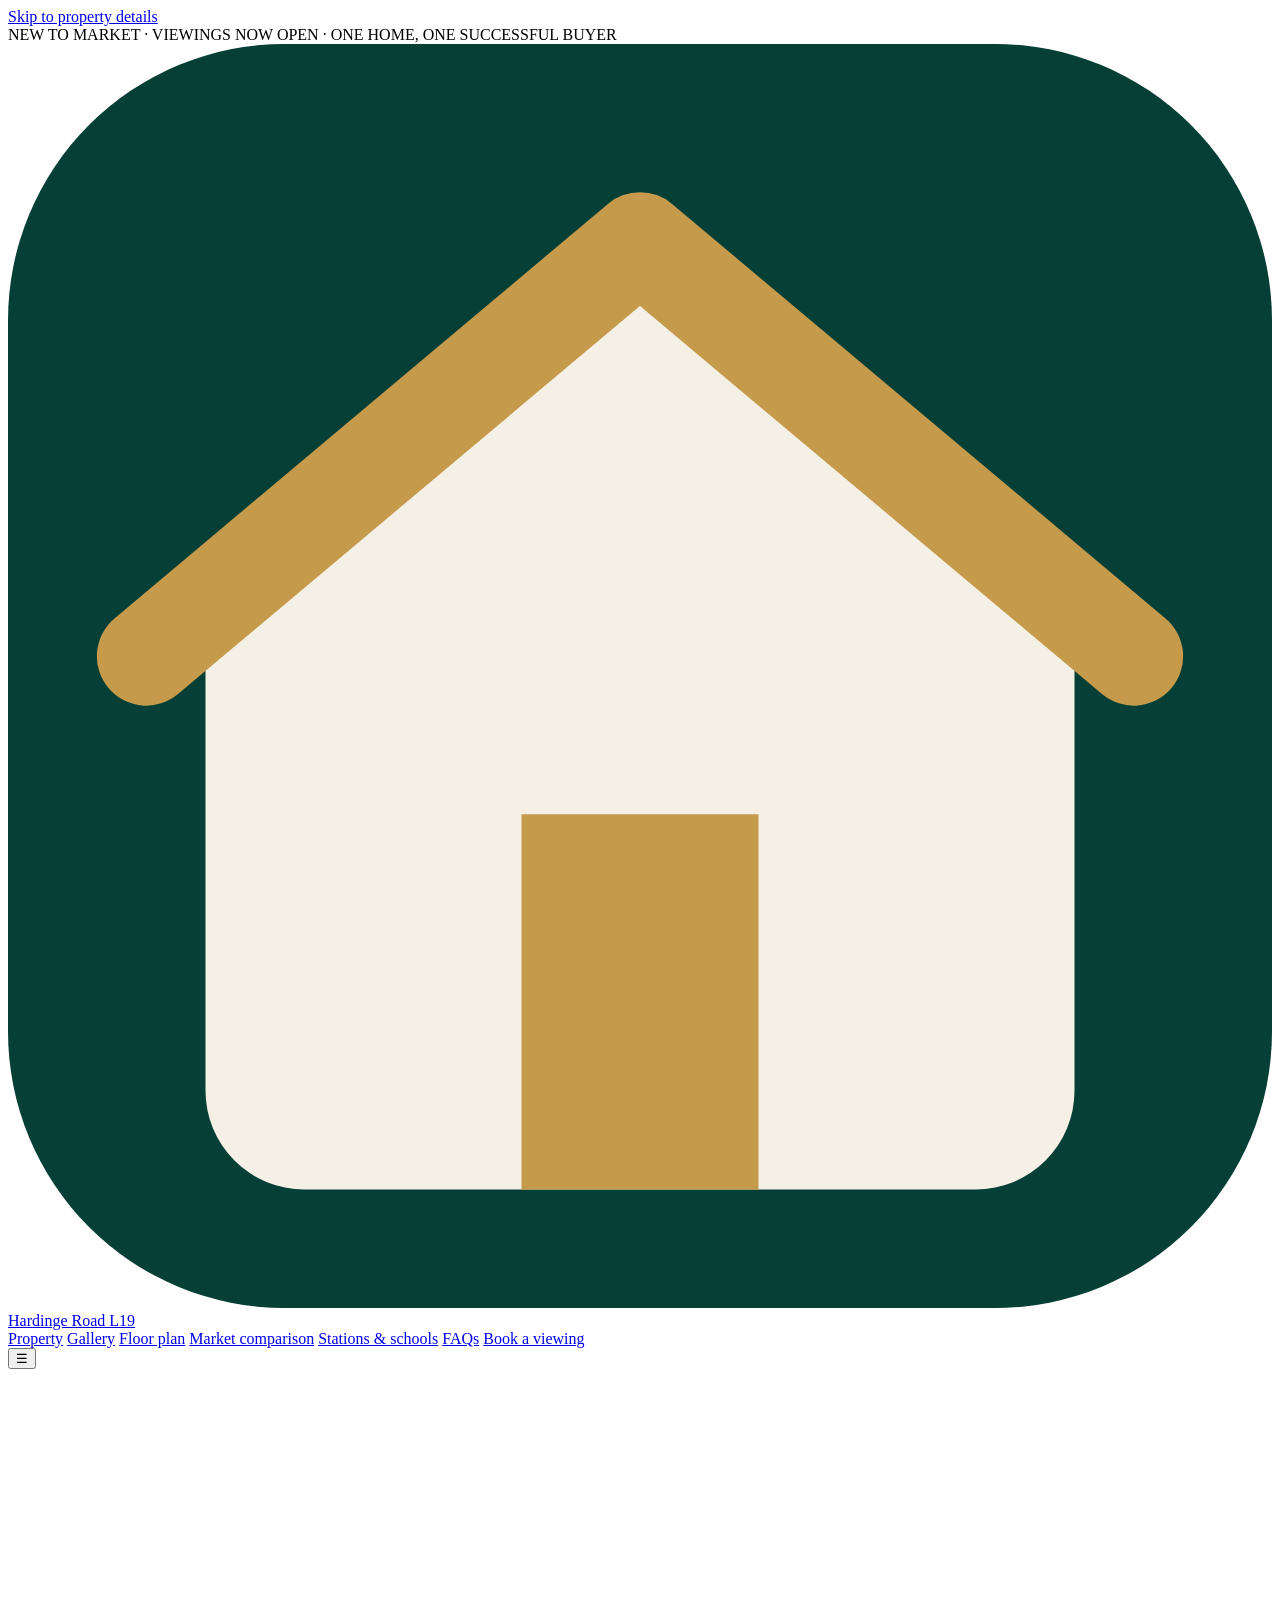
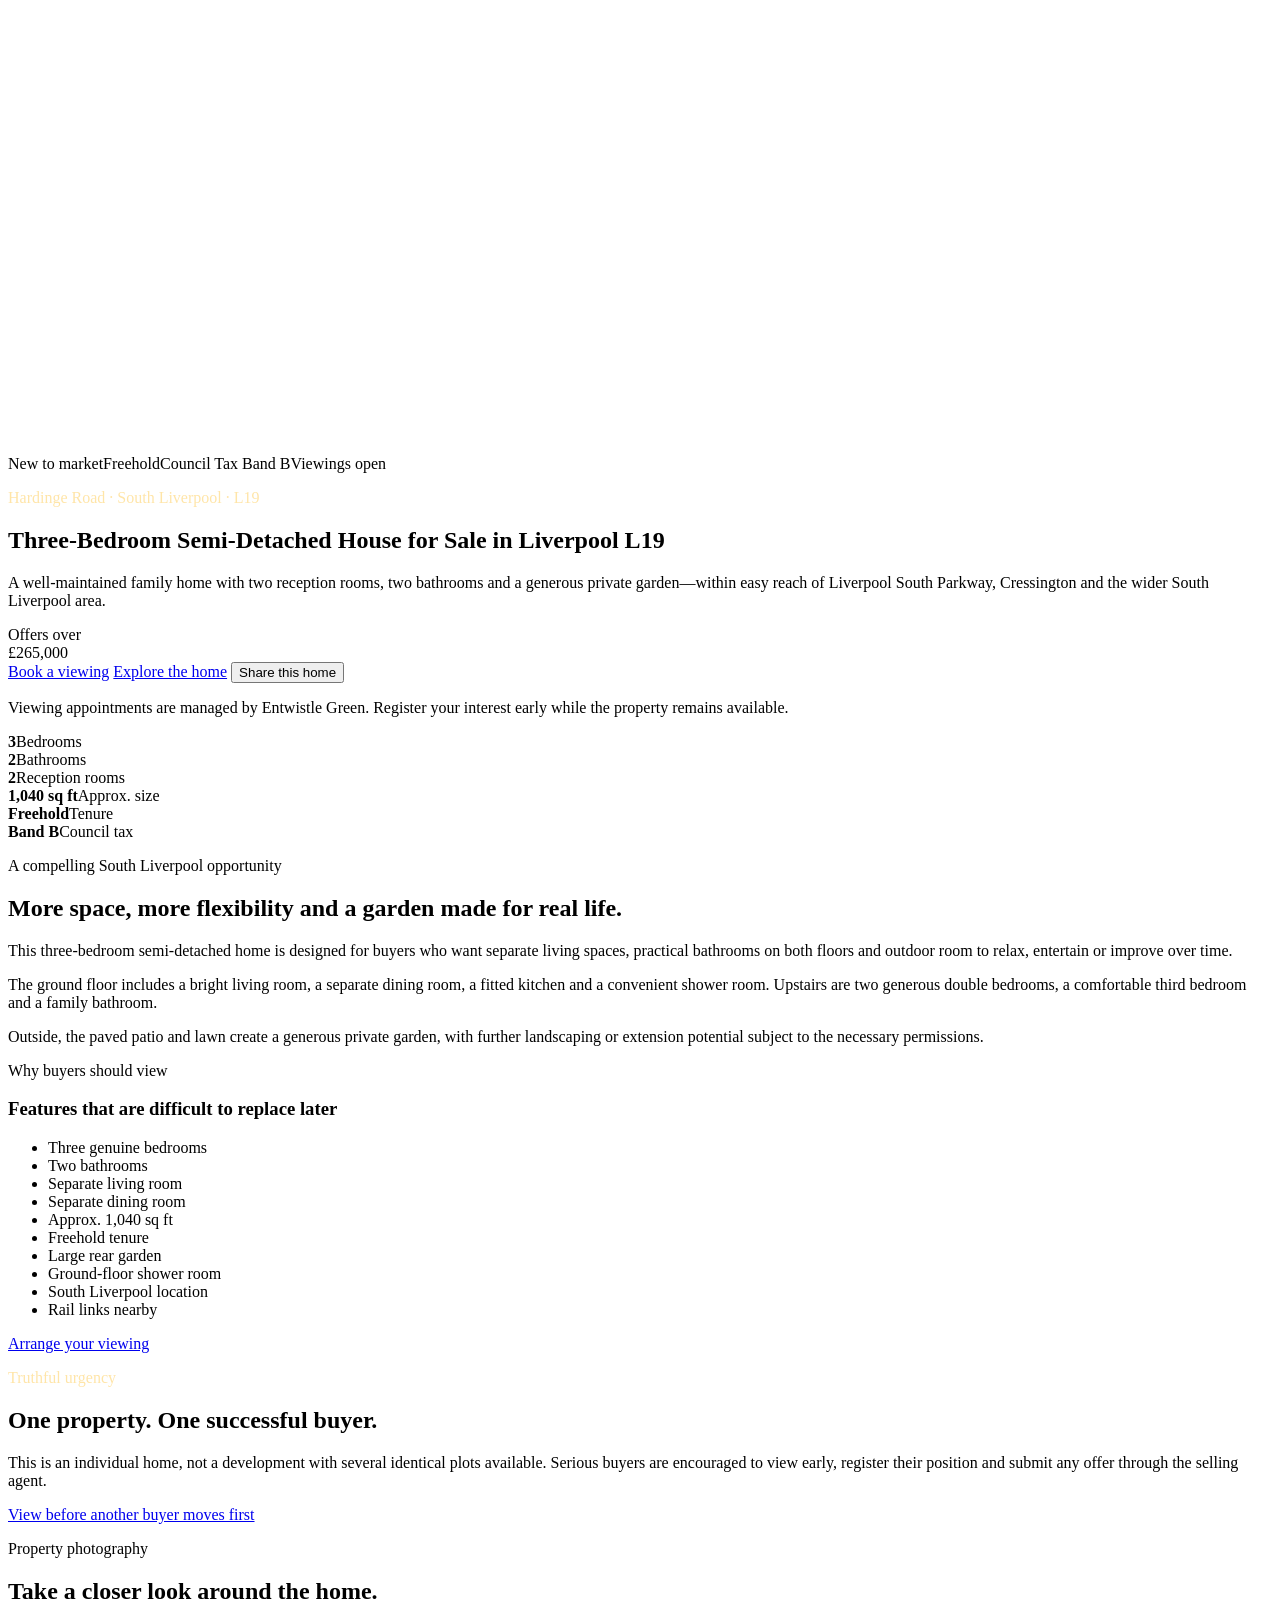
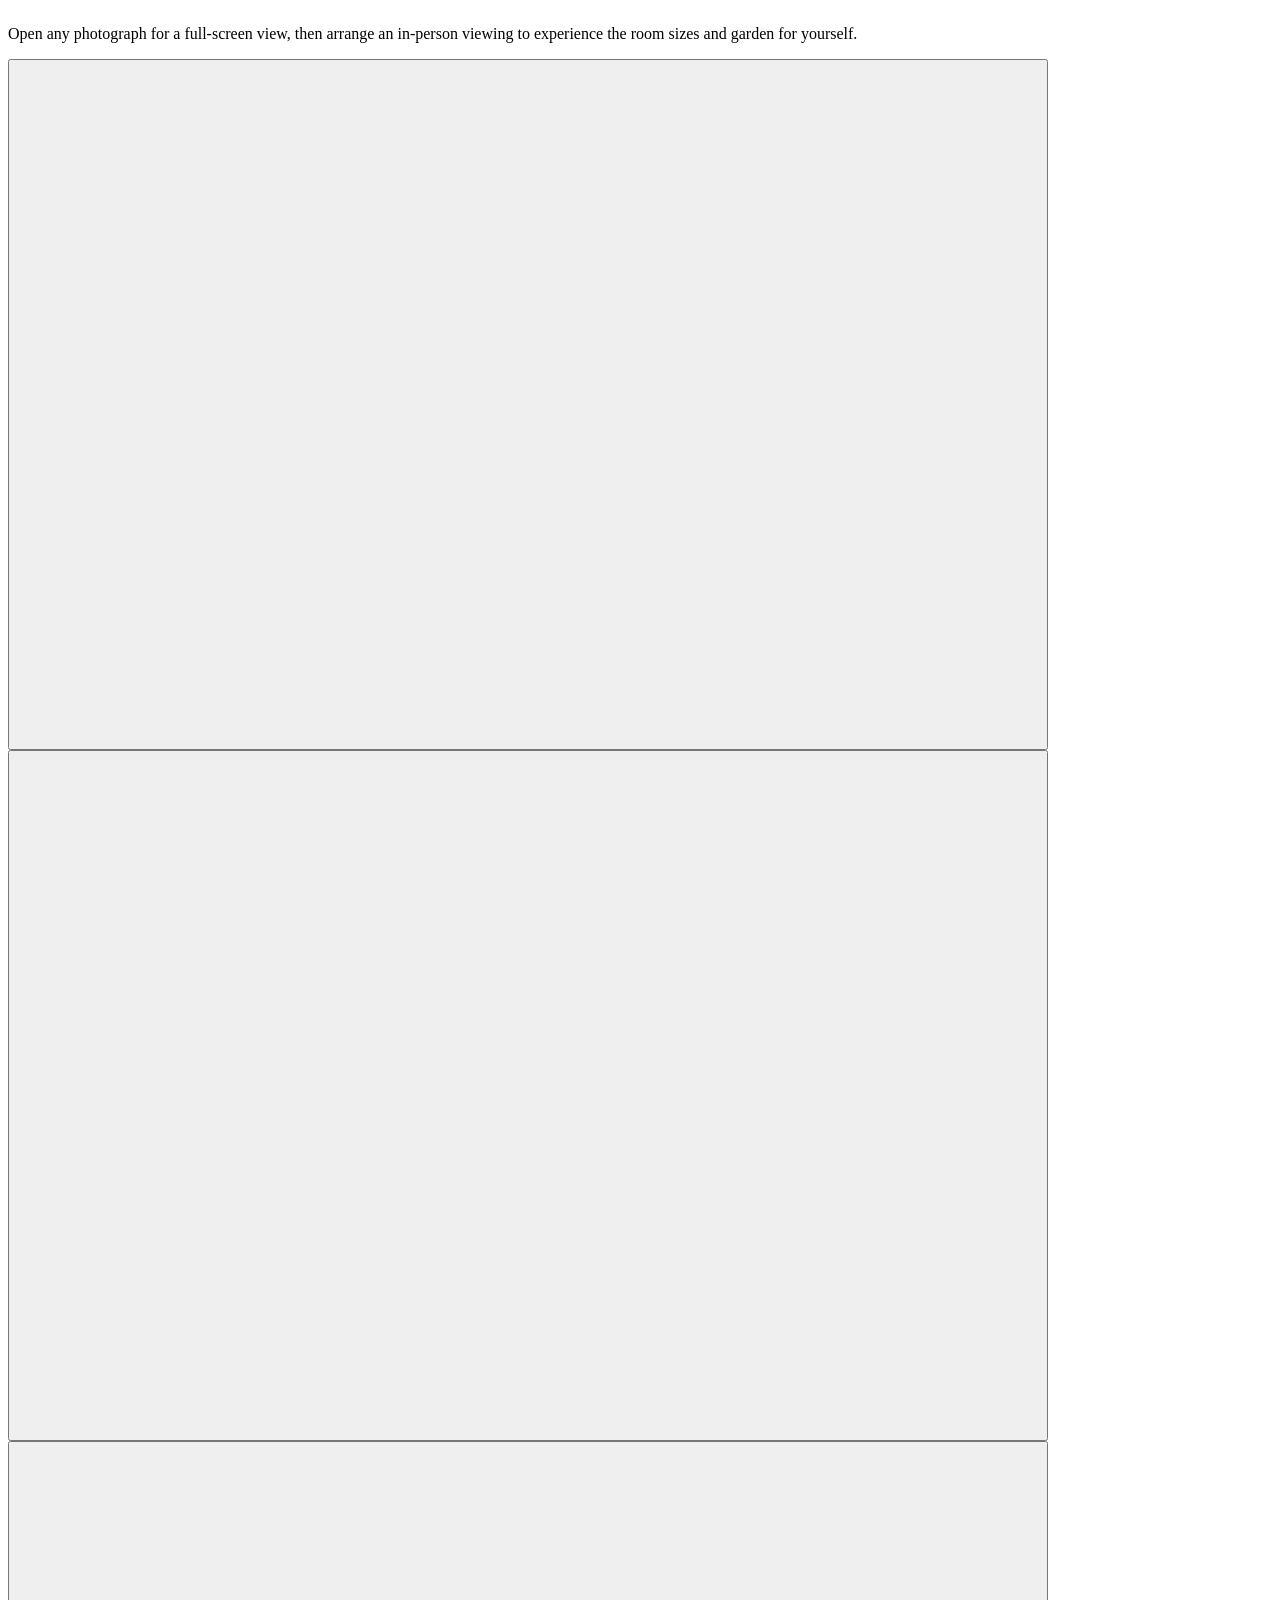
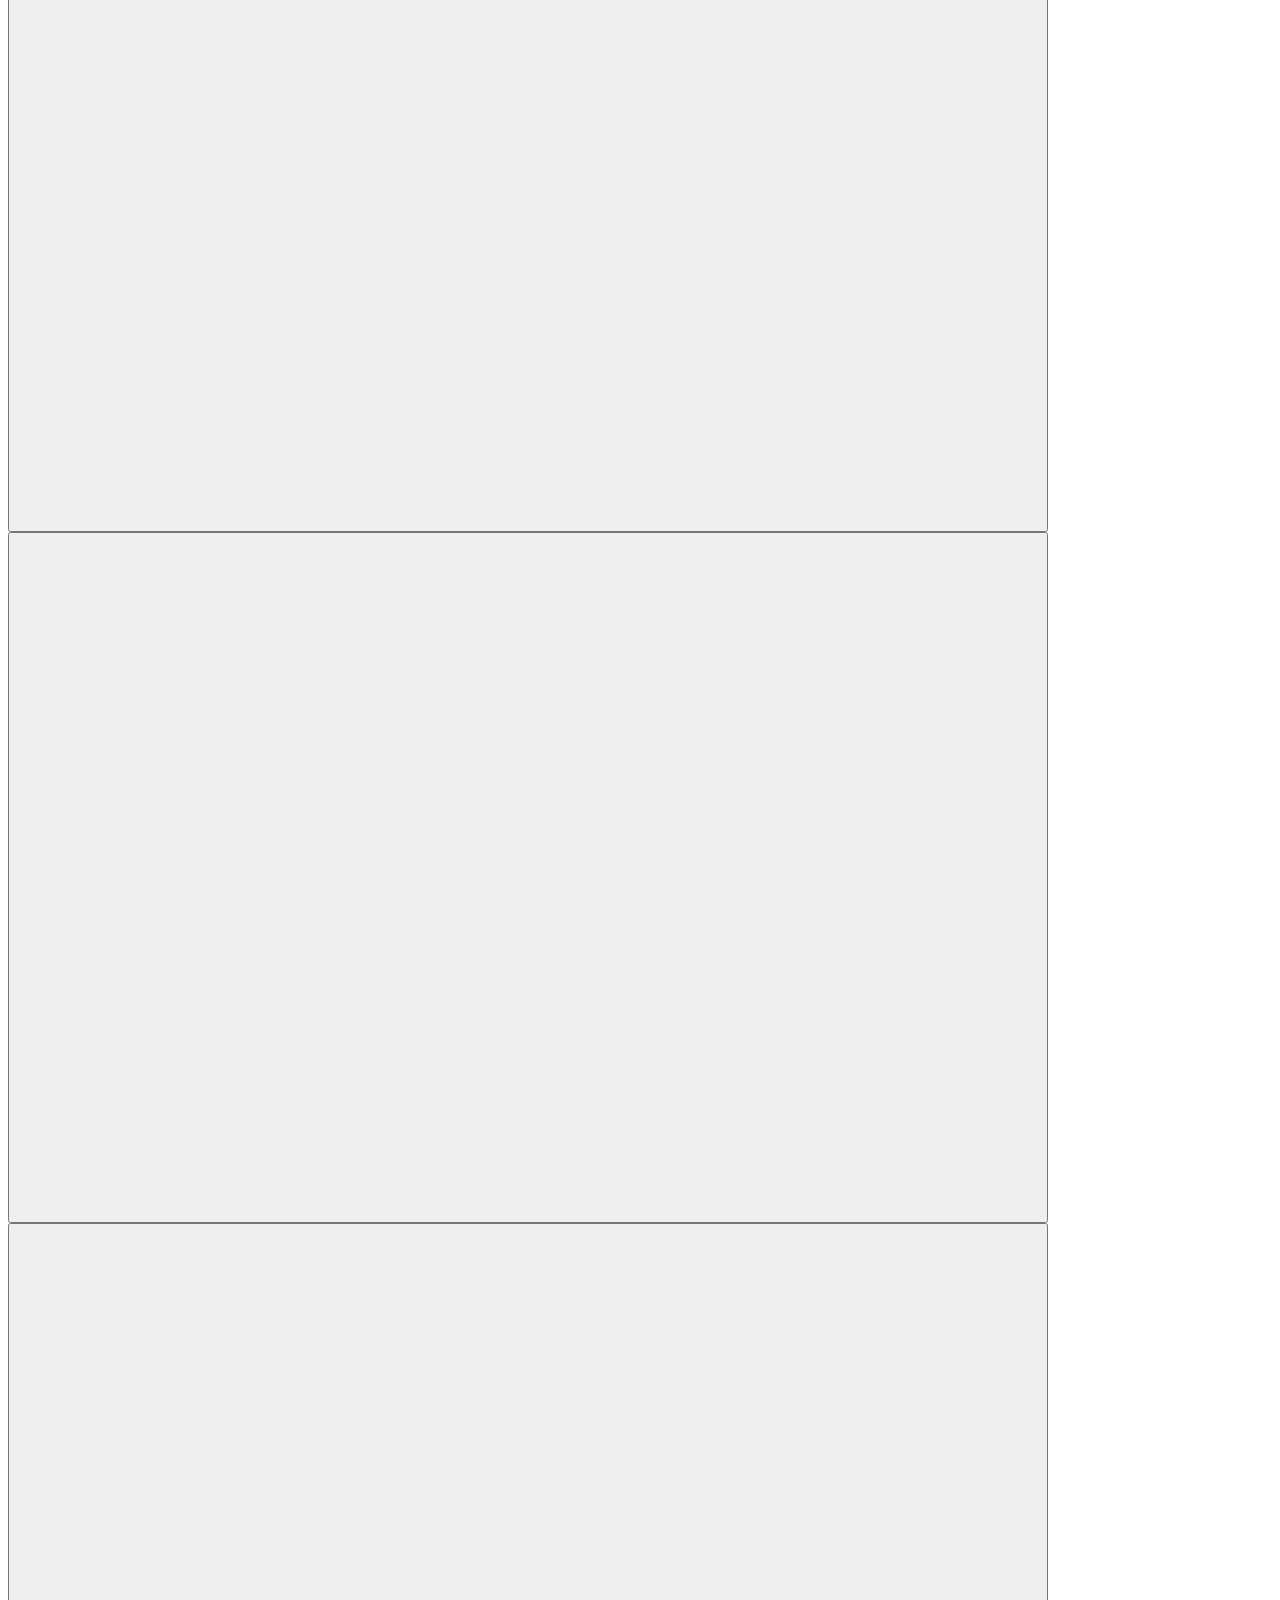
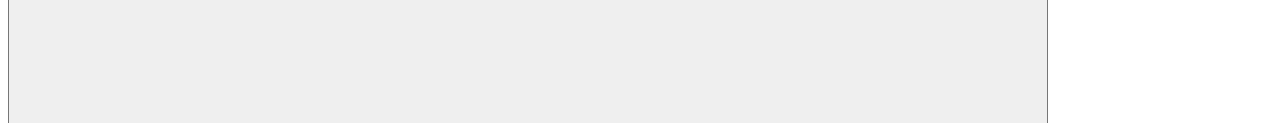
==== commit 8c22ba8b: "Add files via upload" ====
--- a/index.html
+++ b/index.html
@@ -1,414 +1,377 @@
-<!doctype html>
+<!DOCTYPE html>
+
 <html lang="en-GB">
 <head>
-  <meta charset="utf-8">
-  <meta name="viewport" content="width=device-width,initial-scale=1,viewport-fit=cover">
-  <title>3 Bedroom Semi-Detached House for Sale in Liverpool L19 | Hardinge Road</title>
-  <meta name="description" content="View this three-bedroom semi-detached house for sale on Hardinge Road, Liverpool L19. Freehold family home with two bathrooms, two reception rooms and a generous garden. Offers over £265,000.">
-  <meta name="robots" content="index,follow,max-image-preview:large,max-snippet:-1,max-video-preview:-1">
-  <meta name="google-site-verification" content="REPLACE_WITH_GOOGLE_SEARCH_CONSOLE_TOKEN">
-  <link rel="canonical" href="https://YOUR-GITHUB-USERNAME.github.io/3-bedroom-house-for-sale-liverpool-l19-hardinge-road/">
-  <link rel="icon" href="assets/icons/favicon.svg" type="image/svg+xml">
-  <link rel="manifest" href="site.webmanifest">
-  <meta name="theme-color" content="#063f35">
-  <meta property="og:type" content="website">
-  <meta property="og:locale" content="en_GB">
-  <meta property="og:site_name" content="Hardinge Road L19 Home">
-  <meta property="og:title" content="3 Bedroom Semi-Detached House for Sale in Liverpool L19">
-  <meta property="og:description" content="Offers over £265,000. Freehold family home with three bedrooms, two bathrooms, two reception rooms and a generous private garden.">
-  <meta property="og:url" content="https://YOUR-GITHUB-USERNAME.github.io/3-bedroom-house-for-sale-liverpool-l19-hardinge-road/">
-  <meta property="og:image" content="https://YOUR-GITHUB-USERNAME.github.io/3-bedroom-house-for-sale-liverpool-l19-hardinge-road/assets/images/hardinge-road-liverpool-l19-social-preview.webp">
-  <meta property="og:image:width" content="1200">
-  <meta property="og:image:height" content="630">
-  <meta property="og:image:alt" content="Three-bedroom semi-detached house for sale in Liverpool L19, offers over £265,000">
-  <meta name="twitter:card" content="summary_large_image">
-  <meta name="twitter:title" content="Three-Bedroom House for Sale — Liverpool L19">
-  <meta name="twitter:description" content="Offers over £265,000. View this freehold family home on Hardinge Road.">
-  <meta name="twitter:image" content="https://YOUR-GITHUB-USERNAME.github.io/3-bedroom-house-for-sale-liverpool-l19-hardinge-road/assets/images/hardinge-road-liverpool-l19-social-preview.webp">
-  <link rel="preload" as="image" href="assets/images/front-exterior-1024.webp" fetchpriority="high">
-  <link rel="stylesheet" href="assets/styles.css">
-  <script type="application/ld+json">{"@context":"https://schema.org","@graph":[{"@type":"WebSite","@id":"https://YOUR-GITHUB-USERNAME.github.io/3-bedroom-house-for-sale-liverpool-l19-hardinge-road/#website","url":"https://YOUR-GITHUB-USERNAME.github.io/3-bedroom-house-for-sale-liverpool-l19-hardinge-road/","name":"Hardinge Road L19 Home","alternateName":"Three-Bedroom House for Sale Liverpool L19","inLanguage":"en-GB"},{"@type":"WebPage","@id":"https://YOUR-GITHUB-USERNAME.github.io/3-bedroom-house-for-sale-liverpool-l19-hardinge-road/#webpage","url":"https://YOUR-GITHUB-USERNAME.github.io/3-bedroom-house-for-sale-liverpool-l19-hardinge-road/","name":"3 Bedroom Semi-Detached House for Sale in Liverpool L19 | Hardinge Road","description":"Three-bedroom freehold semi-detached family home for sale on Hardinge Road, Liverpool L19. Offers over £265,000, two bathrooms, two reception rooms and a generous private garden.","isPartOf":{"@id":"https://YOUR-GITHUB-USERNAME.github.io/3-bedroom-house-for-sale-liverpool-l19-hardinge-road/#website"},"about":{"@id":"https://YOUR-GITHUB-USERNAME.github.io/3-bedroom-house-for-sale-liverpool-l19-hardinge-road/#listing"},"dateModified":"2026-07-29","inLanguage":"en-GB","primaryImageOfPage":{"@id":"https://YOUR-GITHUB-USERNAME.github.io/3-bedroom-house-for-sale-liverpool-l19-hardinge-road/#primaryimage"}},{"@type":"ImageObject","@id":"https://YOUR-GITHUB-USERNAME.github.io/3-bedroom-house-for-sale-liverpool-l19-hardinge-road/#primaryimage","url":"https://YOUR-GITHUB-USERNAME.github.io/3-bedroom-house-for-sale-liverpool-l19-hardinge-road/assets/images/front-exterior-1024.webp","contentUrl":"https://YOUR-GITHUB-USERNAME.github.io/3-bedroom-house-for-sale-liverpool-l19-hardinge-road/assets/images/front-exterior-1024.webp","caption":"Three-bedroom semi-detached house for sale on Hardinge Road, Liverpool L19"},{"@type":"RealEstateListing","@id":"https://YOUR-GITHUB-USERNAME.github.io/3-bedroom-house-for-sale-liverpool-l19-hardinge-road/#listing","url":"https://YOUR-GITHUB-USERNAME.github.io/3-bedroom-house-for-sale-liverpool-l19-hardinge-road/","name":"Three-Bedroom Semi-Detached House for Sale in Liverpool L19","description":"A well-maintained three-bedroom freehold semi-detached family home with two reception rooms, a fitted kitchen, ground-floor shower room, first-floor family bathroom and generous private garden.","datePosted":"2026-07-28","dateModified":"2026-07-29","mainEntity":{"@id":"https://YOUR-GITHUB-USERNAME.github.io/3-bedroom-house-for-sale-liverpool-l19-hardinge-road/#house"},"offers":{"@type":"Offer","price":"265000","priceCurrency":"GBP","priceSpecification":{"@type":"PriceSpecification","price":"265000","priceCurrency":"GBP","valueAddedTaxIncluded":false},"availability":"https://schema.org/InStock","url":"https://www.rightmove.co.uk/properties/91415346#/?channel=RES_BUY","seller":{"@type":"RealEstateAgent","name":"Entwistle Green Allerton","email":"allerton@entwistlegreen.co.uk","telephone":"+441512680592"}}},{"@type":"House","@id":"https://YOUR-GITHUB-USERNAME.github.io/3-bedroom-house-for-sale-liverpool-l19-hardinge-road/#house","name":"Three-bedroom semi-detached house on Hardinge Road, Liverpool L19","address":{"@type":"PostalAddress","streetAddress":"Hardinge Road","addressLocality":"Liverpool","addressRegion":"Merseyside","postalCode":"L19","addressCountry":"GB"},"numberOfBedrooms":3,"numberOfBathroomsTotal":2,"floorSize":{"@type":"QuantitativeValue","value":"96.6","unitCode":"MTK"},"numberOfRooms":5,"amenityFeature":[{"@type":"LocationFeatureSpecification","name":"Freehold tenure","value":true},{"@type":"LocationFeatureSpecification","name":"Private rear garden","value":true},{"@type":"LocationFeatureSpecification","name":"Separate living room","value":true},{"@type":"LocationFeatureSpecification","name":"Separate dining room","value":true},{"@type":"LocationFeatureSpecification","name":"Ground-floor shower room","value":true},{"@type":"LocationFeatureSpecification","name":"First-floor family bathroom","value":true}],"image":["https://YOUR-GITHUB-USERNAME.github.io/3-bedroom-house-for-sale-liverpool-l19-hardinge-road/assets/images/front-exterior-1024.webp","https://YOUR-GITHUB-USERNAME.github.io/3-bedroom-house-for-sale-liverpool-l19-hardinge-road/assets/images/living-room-1024.webp","https://YOUR-GITHUB-USERNAME.github.io/3-bedroom-house-for-sale-liverpool-l19-hardinge-road/assets/images/living-room-alt-1024.webp","https://YOUR-GITHUB-USERNAME.github.io/3-bedroom-house-for-sale-liverpool-l19-hardinge-road/assets/images/dining-room-1024.webp","https://YOUR-GITHUB-USERNAME.github.io/3-bedroom-house-for-sale-liverpool-l19-hardinge-road/assets/images/fitted-kitchen-1024.webp","https://YOUR-GITHUB-USERNAME.github.io/3-bedroom-house-for-sale-liverpool-l19-hardinge-road/assets/images/main-bedroom-1024.webp","https://YOUR-GITHUB-USERNAME.github.io/3-bedroom-house-for-sale-liverpool-l19-hardinge-road/assets/images/bedroom-two-1024.webp","https://YOUR-GITHUB-USERNAME.github.io/3-bedroom-house-for-sale-liverpool-l19-hardinge-road/assets/images/bedroom-three-1024.webp","https://YOUR-GITHUB-USERNAME.github.io/3-bedroom-house-for-sale-liverpool-l19-hardinge-road/assets/images/family-bathroom-1024.webp","https://YOUR-GITHUB-USERNAME.github.io/3-bedroom-house-for-sale-liverpool-l19-hardinge-road/assets/images/ground-floor-shower-room-1024.webp","https://YOUR-GITHUB-USERNAME.github.io/3-bedroom-house-for-sale-liverpool-l19-hardinge-road/assets/images/garden-patio-1024.webp","https://YOUR-GITHUB-USERNAME.github.io/3-bedroom-house-for-sale-liverpool-l19-hardinge-road/assets/images/rear-garden-wide-1024.webp","https://YOUR-GITHUB-USERNAME.github.io/3-bedroom-house-for-sale-liverpool-l19-hardinge-road/assets/images/rear-exterior-garden-1024.webp"]},{"@type":"BreadcrumbList","@id":"https://YOUR-GITHUB-USERNAME.github.io/3-bedroom-house-for-sale-liverpool-l19-hardinge-road/#breadcrumb","itemListElement":[{"@type":"ListItem","position":1,"name":"Houses for Sale in Liverpool","item":"https://YOUR-GITHUB-USERNAME.github.io/3-bedroom-house-for-sale-liverpool-l19-hardinge-road/"},{"@type":"ListItem","position":2,"name":"Liverpool L19 Property for Sale","item":"https://YOUR-GITHUB-USERNAME.github.io/3-bedroom-house-for-sale-liverpool-l19-hardinge-road/#property-details"},{"@type":"ListItem","position":3,"name":"Hardinge Road","item":"https://YOUR-GITHUB-USERNAME.github.io/3-bedroom-house-for-sale-liverpool-l19-hardinge-road/"}]},{"@type":"FAQPage","@id":"https://YOUR-GITHUB-USERNAME.github.io/3-bedroom-house-for-sale-liverpool-l19-hardinge-road/#faq","mainEntity":[{"@type":"Question","name":"How much is the three-bedroom house on Hardinge Road?","acceptedAnswer":{"@type":"Answer","text":"The property is being marketed at offers over £265,000."}},{"@type":"Question","name":"Is the property freehold?","acceptedAnswer":{"@type":"Answer","text":"Yes. The property is being marketed as freehold."}},{"@type":"Question","name":"How many bedrooms and bathrooms are there?","acceptedAnswer":{"@type":"Answer","text":"The home has three bedrooms and two bathrooms, including a ground-floor shower room and a first-floor family bathroom."}},{"@type":"Question","name":"Does the house have a garden?","acceptedAnswer":{"@type":"Answer","text":"Yes. The property has a generous private rear garden with a paved patio and lawn."}},{"@type":"Question","name":"Is the property available to rent?","acceptedAnswer":{"@type":"Answer","text":"No. This property is being offered for sale."}},{"@type":"Question","name":"How can I arrange a viewing?","acceptedAnswer":{"@type":"Answer","text":"Use the Book a Viewing button to contact the selling agent, Entwistle Green Allerton, through the official Rightmove listing."}}]}]}</script>
-  <!-- Replace G-XXXXXXXXXX to enable consent-based GA4 tracking. -->
-  <script>window.SITE_GA_ID='G-XXXXXXXXXX';</script>
-</head>
+<meta charset="utf-8"/>
+<meta content="width=device-width,initial-scale=1,viewport-fit=cover" name="viewport"/>
+<title>3 Bedroom Semi-Detached House for Sale in Liverpool L19 | Hardinge Road</title>
+<meta content="View this three-bedroom semi-detached house for sale on Hardinge Road, Liverpool L19. Freehold family home with two bathrooms, two reception rooms and a generous garden. Offers over £265,000." name="description"/>
+<meta content="index,follow,max-image-preview:large,max-snippet:-1,max-video-preview:-1" name="robots"/>
+
+<link href="https://hardinge-road-l19.github.io/hardinge-road-l19/" rel="canonical"/>
+<link href="assets/icons/favicon.svg" rel="icon" type="image/svg+xml"/>
+<link href="site.webmanifest" rel="manifest"/>
+<meta content="#063f35" name="theme-color"/>
+<meta content="website" property="og:type"/>
+<meta content="en_GB" property="og:locale"/>
+<meta content="Hardinge Road L19 Home" property="og:site_name"/>
+<meta content="3 Bedroom Semi-Detached House for Sale in Liverpool L19" property="og:title"/>
+<meta content="Offers over £265,000. Freehold family home with three bedrooms, two bathrooms, two reception rooms and a generous private garden." property="og:description"/>
+<meta content="https://hardinge-road-l19.github.io/hardinge-road-l19/" property="og:url"/>
+<meta content="https://hardinge-road-l19.github.io/hardinge-road-l19/assets/images/hardinge-road-liverpool-l19-social-preview.webp" property="og:image"/>
+<meta content="1200" property="og:image:width"/>
+<meta content="630" property="og:image:height"/>
+<meta content="Three-bedroom semi-detached house for sale in Liverpool L19, offers over £265,000" property="og:image:alt"/>
+<meta content="summary_large_image" name="twitter:card"/>
+<meta content="Three-Bedroom House for Sale — Liverpool L19" name="twitter:title"/>
+<meta content="Offers over £265,000. View this freehold family home on Hardinge Road." name="twitter:description"/>
+<meta content="https://hardinge-road-l19.github.io/hardinge-road-l19/assets/images/hardinge-road-liverpool-l19-social-preview.webp" name="twitter:image"/>
+<link as="image" fetchpriority="high" href="assets/images/front-exterior-1024.webp" rel="preload"/>
+<link href="assets/styles.css" rel="stylesheet"/>
+<script type="application/ld+json">{"@context":"https://schema.org","@graph":[{"@type":"WebSite","@id":"https://hardinge-road-l19.github.io/hardinge-road-l19/#website","url":"https://hardinge-road-l19.github.io/hardinge-road-l19/","name":"Hardinge Road L19 Home","alternateName":"Three-Bedroom House for Sale Liverpool L19","inLanguage":"en-GB"},{"@type":"WebPage","@id":"https://hardinge-road-l19.github.io/hardinge-road-l19/#webpage","url":"https://hardinge-road-l19.github.io/hardinge-road-l19/","name":"3 Bedroom Semi-Detached House for Sale in Liverpool L19 | Hardinge Road","description":"Three-bedroom freehold semi-detached family home for sale on Hardinge Road, Liverpool L19. Offers over £265,000, two bathrooms, two reception rooms and a generous private garden.","isPartOf":{"@id":"https://hardinge-road-l19.github.io/hardinge-road-l19/#website"},"about":{"@id":"https://hardinge-road-l19.github.io/hardinge-road-l19/#listing"},"dateModified":"2026-07-29","inLanguage":"en-GB","primaryImageOfPage":{"@id":"https://hardinge-road-l19.github.io/hardinge-road-l19/#primaryimage"}},{"@type":"ImageObject","@id":"https://hardinge-road-l19.github.io/hardinge-road-l19/#primaryimage","url":"https://hardinge-road-l19.github.io/hardinge-road-l19/assets/images/front-exterior-1024.webp","contentUrl":"https://hardinge-road-l19.github.io/hardinge-road-l19/assets/images/front-exterior-1024.webp","caption":"Three-bedroom semi-detached house for sale on Hardinge Road, Liverpool L19"},{"@type":"RealEstateListing","@id":"https://hardinge-road-l19.github.io/hardinge-road-l19/#listing","url":"https://hardinge-road-l19.github.io/hardinge-road-l19/","name":"Three-Bedroom Semi-Detached House for Sale in Liverpool L19","description":"A well-maintained three-bedroom freehold semi-detached family home with two reception rooms, a fitted kitchen, ground-floor shower room, first-floor family bathroom and generous private garden.","datePosted":"2026-07-28","dateModified":"2026-07-29","mainEntity":{"@id":"https://hardinge-road-l19.github.io/hardinge-road-l19/#house"},"offers":{"@type":"Offer","price":"265000","priceCurrency":"GBP","priceSpecification":{"@type":"PriceSpecification","price":"265000","priceCurrency":"GBP","valueAddedTaxIncluded":false},"availability":"https://schema.org/InStock","url":"https://www.rightmove.co.uk/properties/91415346#/?channel=RES_BUY","seller":{"@type":"RealEstateAgent","name":"Entwistle Green Allerton","email":"allerton@entwistlegreen.co.uk","telephone":"+441512680592"}}},{"@type":"House","@id":"https://hardinge-road-l19.github.io/hardinge-road-l19/#house","name":"Three-bedroom semi-detached house on Hardinge Road, Liverpool L19","address":{"@type":"PostalAddress","streetAddress":"Hardinge Road","addressLocality":"Liverpool","addressRegion":"Merseyside","postalCode":"L19","addressCountry":"GB"},"numberOfBedrooms":3,"numberOfBathroomsTotal":2,"floorSize":{"@type":"QuantitativeValue","value":"96.6","unitCode":"MTK"},"numberOfRooms":5,"amenityFeature":[{"@type":"LocationFeatureSpecification","name":"Freehold tenure","value":true},{"@type":"LocationFeatureSpecification","name":"Private rear garden","value":true},{"@type":"LocationFeatureSpecification","name":"Separate living room","value":true},{"@type":"LocationFeatureSpecification","name":"Separate dining room","value":true},{"@type":"LocationFeatureSpecification","name":"Ground-floor shower room","value":true},{"@type":"LocationFeatureSpecification","name":"First-floor family bathroom","value":true}],"image":["https://hardinge-road-l19.github.io/hardinge-road-l19/assets/images/front-exterior-1024.webp","https://hardinge-road-l19.github.io/hardinge-road-l19/assets/images/living-room-1024.webp","https://hardinge-road-l19.github.io/hardinge-road-l19/assets/images/living-room-alt-1024.webp","https://hardinge-road-l19.github.io/hardinge-road-l19/assets/images/dining-room-1024.webp","https://hardinge-road-l19.github.io/hardinge-road-l19/assets/images/fitted-kitchen-1024.webp","https://hardinge-road-l19.github.io/hardinge-road-l19/assets/images/main-bedroom-1024.webp","https://hardinge-road-l19.github.io/hardinge-road-l19/assets/images/bedroom-two-1024.webp","https://hardinge-road-l19.github.io/hardinge-road-l19/assets/images/bedroom-three-1024.webp","https://hardinge-road-l19.github.io/hardinge-road-l19/assets/images/family-bathroom-1024.webp","https://hardinge-road-l19.github.io/hardinge-road-l19/assets/images/ground-floor-shower-room-1024.webp","https://hardinge-road-l19.github.io/hardinge-road-l19/assets/images/garden-patio-1024.webp","https://hardinge-road-l19.github.io/hardinge-road-l19/assets/images/rear-garden-wide-1024.webp","https://hardinge-road-l19.github.io/hardinge-road-l19/assets/images/rear-exterior-garden-1024.webp"]},{"@type":"BreadcrumbList","@id":"https://hardinge-road-l19.github.io/hardinge-road-l19/#breadcrumb","itemListElement":[{"@type":"ListItem","position":1,"name":"Houses for Sale in Liverpool","item":"https://hardinge-road-l19.github.io/hardinge-road-l19/"},{"@type":"ListItem","position":2,"name":"Liverpool L19 Property for Sale","item":"https://hardinge-road-l19.github.io/hardinge-road-l19/#property-details"},{"@type":"ListItem","position":3,"name":"Hardinge Road","item":"https://hardinge-road-l19.github.io/hardinge-road-l19/"}]},{"@type":"FAQPage","@id":"https://hardinge-road-l19.github.io/hardinge-road-l19/#faq","mainEntity":[{"@type":"Question","name":"How much is the three-bedroom house on Hardinge Road?","acceptedAnswer":{"@type":"Answer","text":"The property is being marketed at offers over £265,000."}},{"@type":"Question","name":"Is the property freehold?","acceptedAnswer":{"@type":"Answer","text":"Yes. The property is being marketed as freehold."}},{"@type":"Question","name":"How many bedrooms and bathrooms are there?","acceptedAnswer":{"@type":"Answer","text":"The home has three bedrooms and two bathrooms, including a ground-floor shower room and a first-floor family bathroom."}},{"@type":"Question","name":"Does the house have a garden?","acceptedAnswer":{"@type":"Answer","text":"Yes. The property has a generous private rear garden with a paved patio and lawn."}},{"@type":"Question","name":"Is the property available to rent?","acceptedAnswer":{"@type":"Answer","text":"No. This property is being offered for sale."}},{"@type":"Question","name":"How can I arrange a viewing?","acceptedAnswer":{"@type":"Answer","text":"Use the Book a Viewing button to contact the selling agent, Entwistle Green Allerton, through the official Rightmove listing."}}]},{"@type":"VideoObject","@id":"https://hardinge-road-l19.github.io/hardinge-road-l19/#road-video","name":"Hardinge Road Liverpool L19 road view","description":"A short road-level view of Hardinge Road near the three-bedroom property for sale.","thumbnailUrl":["https://hardinge-road-l19.github.io/hardinge-road-l19/assets/images/hardinge-road-street-view.webp"],"uploadDate":"2026-07-29","duration":"PT5S","contentUrl":"https://hardinge-road-l19.github.io/hardinge-road-l19/assets/media/hardinge-road-liverpool-l19-road-view.mp4","embedUrl":"https://hardinge-road-l19.github.io/hardinge-road-l19/area-guide.html#road-view"}]}</script>
+<!-- Replace G-XXXXXXXXXX to enable consent-based GA4 tracking. -->
+<script>window.SITE_GA_ID='G-XXXXXXXXXX';</script>
+<link href="property-data.json" rel="alternate" title="Structured property facts" type="application/json"/></head>
 <body>
 <a class="skip-link" href="#main">Skip to property details</a>
 <div class="topbar">NEW TO MARKET · VIEWINGS NOW OPEN · ONE HOME, ONE SUCCESSFUL BUYER</div>
 <header class="site-header">
-  <div class="container nav">
-    <a class="brand" href="index.html" aria-label="Hardinge Road L19 Home">
-      <svg viewBox="0 0 64 64" aria-hidden="true"><rect width="64" height="64" rx="14" fill="#063f35"/><path d="M10 31 32 13l22 18v22a5 5 0 0 1-5 5H15a5 5 0 0 1-5-5V31Z" fill="#f4f0e6"/><path d="M26 58V39h12v19" fill="#c69a4b"/><path d="M7 31 32 10l25 21" fill="none" stroke="#c69a4b" stroke-width="5" stroke-linecap="round" stroke-linejoin="round"/></svg>
-      <span>Hardinge Road L19</span>
-    </a>
-    <nav class="nav-links" aria-label="Main navigation">
-      <a href="#property-details">Property</a>
-      <a href="#gallery">Gallery</a>
-      <a href="#floorplan">Floor plan</a>
-      <a href="#market">Market comparison</a>
-      <a href="area-guide.html">Area guide</a>
-      <a href="#faq">FAQs</a>
-      <a class="btn btn-primary btn-small" href="https://www.rightmove.co.uk/properties/91415346#/?channel=RES_BUY" target="_blank" rel="noopener external" data-event="book_viewing" data-label="Header">Book a viewing</a>
-    </nav>
-    <button class="mobile-toggle" aria-label="Open menu" aria-expanded="false">☰</button>
-  </div>
+<div class="container nav">
+<a aria-label="Hardinge Road L19 Home" class="brand" href="index.html">
+<svg aria-hidden="true" viewbox="0 0 64 64"><rect fill="#063f35" height="64" rx="14" width="64"></rect><path d="M10 31 32 13l22 18v22a5 5 0 0 1-5 5H15a5 5 0 0 1-5-5V31Z" fill="#f4f0e6"></path><path d="M26 58V39h12v19" fill="#c69a4b"></path><path d="M7 31 32 10l25 21" fill="none" stroke="#c69a4b" stroke-linecap="round" stroke-linejoin="round" stroke-width="5"></path></svg>
+<span>Hardinge Road L19</span>
+</a>
+<nav aria-label="Main navigation" class="nav-links">
+<a href="#property-details">Property</a>
+<a href="#gallery">Gallery</a>
+<a href="#floorplan">Floor plan</a>
+<a href="#market">Market comparison</a>
+<a href="area-guide.html">Stations &amp; schools</a>
+<a href="#faq">FAQs</a>
+<a class="btn btn-primary btn-small" data-event="book_viewing" data-label="Header" href="https://www.rightmove.co.uk/properties/91415346#/?channel=RES_BUY" rel="noopener external" target="_blank">Book a viewing</a>
+</nav>
+<button aria-expanded="false" aria-label="Open menu" class="mobile-toggle">☰</button>
+</div>
 </header>
-
 <main id="main">
-<section class="hero" aria-labelledby="property-title">
-  <div class="hero-media"><picture>
-      <source srcset="assets/images/front-exterior-640.webp 640w, assets/images/front-exterior-1024.webp 1024w" type="image/webp">
-      <img src="assets/images/front-exterior-1024.webp" alt="Front exterior of the three-bedroom semi-detached house for sale on Hardinge Road, Liverpool L19" width="1024" height="682" loading="eager" fetchpriority="high" decoding="async">
-    </picture></div>
-  <div class="container hero-content">
-    <div class="badges">
-      <span class="badge">New to market</span><span class="badge">Freehold</span><span class="badge">Council Tax Band B</span><span class="badge">Viewings open</span>
-    </div>
-    <p class="eyebrow" style="color:#ffe5a8">Hardinge Road · South Liverpool · L19</p>
-    <h1 id="property-title">Three-Bedroom Semi-Detached House for Sale in Liverpool L19</h1>
-    <p class="lead">A well-maintained family home with two reception rooms, two bathrooms and a generous private garden—within easy reach of Liverpool South Parkway, Cressington and the wider South Liverpool area.</p>
-    <div class="price-row"><div><div class="offer-label">Offers over</div><div class="price">£265,000</div></div></div>
-    <div class="hero-actions">
-      <a class="btn btn-gold" href="https://www.rightmove.co.uk/properties/91415346#/?channel=RES_BUY" target="_blank" rel="noopener external" data-event="book_viewing" data-label="Hero">Book a viewing</a>
-      <a class="btn btn-secondary" href="#gallery" data-event="gallery_open" data-label="Hero">Explore the home</a>
-      <button class="btn btn-secondary" id="share-property" type="button" data-event="share_click">Share this home</button>
-    </div>
-    <p class="hero-note">Viewing appointments are managed by Entwistle Green. Register your interest early while the property remains available.</p>
-  </div>
-</section>
-
-<section class="fact-strip" aria-label="Key property facts">
-  <div class="container fact-grid">
-    <div class="fact"><strong>3</strong><span>Bedrooms</span></div>
-    <div class="fact"><strong>2</strong><span>Bathrooms</span></div>
-    <div class="fact"><strong>2</strong><span>Reception rooms</span></div>
-    <div class="fact"><strong>1,040 sq ft</strong><span>Approx. size</span></div>
-    <div class="fact"><strong>Freehold</strong><span>Tenure</span></div>
-    <div class="fact"><strong>Band B</strong><span>Council tax</span></div>
-  </div>
-</section>
-
+<section aria-labelledby="property-title" class="hero">
+<div class="hero-media"><picture>
+<source srcset="assets/images/front-exterior-640.webp 640w, assets/images/front-exterior-1024.webp 1024w" type="image/webp"/>
+<img alt="Front exterior of the three-bedroom semi-detached house for sale on Hardinge Road, Liverpool L19" decoding="async" fetchpriority="high" height="682" loading="eager" src="assets/images/front-exterior-1024.webp" width="1024"/>
+</picture></div>
+<div class="container hero-content">
+<div class="badges">
+<span class="badge">New to market</span><span class="badge">Freehold</span><span class="badge">Council Tax Band B</span><span class="badge">Viewings open</span>
+</div>
+<p class="eyebrow" style="color:#ffe5a8">Hardinge Road · South Liverpool · L19</p>
+<h1 id="property-title">Three-Bedroom Semi-Detached House for Sale in Liverpool L19</h1>
+<p class="lead">A well-maintained family home with two reception rooms, two bathrooms and a generous private garden—within easy reach of Liverpool South Parkway, Cressington and the wider South Liverpool area.</p>
+<div class="price-row"><div><div class="offer-label">Offers over</div><div class="price">£265,000</div></div></div>
+<div class="hero-actions">
+<a class="btn btn-gold" data-event="book_viewing" data-label="Hero" href="https://www.rightmove.co.uk/properties/91415346#/?channel=RES_BUY" rel="noopener external" target="_blank">Book a viewing</a>
+<a class="btn btn-secondary" data-event="gallery_open" data-label="Hero" href="#gallery">Explore the home</a>
+<button class="btn btn-secondary" data-event="share_click" id="share-property" type="button">Share this home</button>
+</div>
+<p class="hero-note">Viewing appointments are managed by Entwistle Green. Register your interest early while the property remains available.</p>
+</div>
+</section>
+<section aria-label="Key property facts" class="fact-strip">
+<div class="container fact-grid">
+<div class="fact"><strong>3</strong><span>Bedrooms</span></div>
+<div class="fact"><strong>2</strong><span>Bathrooms</span></div>
+<div class="fact"><strong>2</strong><span>Reception rooms</span></div>
+<div class="fact"><strong>1,040 sq ft</strong><span>Approx. size</span></div>
+<div class="fact"><strong>Freehold</strong><span>Tenure</span></div>
+<div class="fact"><strong>Band B</strong><span>Council tax</span></div>
+</div>
+</section>
 <section class="section" id="property-details">
-  <div class="container intro-grid">
-    <div>
-      <p class="eyebrow">A compelling South Liverpool opportunity</p>
-      <h2>More space, more flexibility and a garden made for real life.</h2>
-      <p class="lead">This three-bedroom semi-detached home is designed for buyers who want separate living spaces, practical bathrooms on both floors and outdoor room to relax, entertain or improve over time.</p>
-      <p>The ground floor includes a bright living room, a separate dining room, a fitted kitchen and a convenient shower room. Upstairs are two generous double bedrooms, a comfortable third bedroom and a family bathroom.</p>
-      <p>Outside, the paved patio and lawn create a generous private garden, with further landscaping or extension potential subject to the necessary permissions.</p>
-    </div>
-    <div class="card value-card">
-      <p class="eyebrow">Why buyers should view</p>
-      <h3>Features that are difficult to replace later</h3>
-      <ul class="check-list">
-        <li>Three genuine bedrooms</li><li>Two bathrooms</li>
-        <li>Separate living room</li><li>Separate dining room</li>
-        <li>Approx. 1,040 sq ft</li><li>Freehold tenure</li>
-        <li>Large rear garden</li><li>Ground-floor shower room</li>
-        <li>South Liverpool location</li><li>Rail links nearby</li>
-      </ul>
-      <a class="btn btn-primary" style="margin-top:1.4rem" href="https://www.rightmove.co.uk/properties/91415346#/?channel=RES_BUY" target="_blank" rel="noopener external" data-event="book_viewing" data-label="Features">Arrange your viewing</a>
-    </div>
-  </div>
-</section>
-
+<div class="container intro-grid">
+<div>
+<p class="eyebrow">A compelling South Liverpool opportunity</p>
+<h2>More space, more flexibility and a garden made for real life.</h2>
+<p class="lead">This three-bedroom semi-detached home is designed for buyers who want separate living spaces, practical bathrooms on both floors and outdoor room to relax, entertain or improve over time.</p>
+<p>The ground floor includes a bright living room, a separate dining room, a fitted kitchen and a convenient shower room. Upstairs are two generous double bedrooms, a comfortable third bedroom and a family bathroom.</p>
+<p>Outside, the paved patio and lawn create a generous private garden, with further landscaping or extension potential subject to the necessary permissions.</p>
+</div>
+<div class="card value-card">
+<p class="eyebrow">Why buyers should view</p>
+<h3>Features that are difficult to replace later</h3>
+<ul class="check-list">
+<li>Three genuine bedrooms</li><li>Two bathrooms</li>
+<li>Separate living room</li><li>Separate dining room</li>
+<li>Approx. 1,040 sq ft</li><li>Freehold tenure</li>
+<li>Large rear garden</li><li>Ground-floor shower room</li>
+<li>South Liverpool location</li><li>Rail links nearby</li>
+</ul>
+<a class="btn btn-primary" data-event="book_viewing" data-label="Features" href="https://www.rightmove.co.uk/properties/91415346#/?channel=RES_BUY" rel="noopener external" style="margin-top:1.4rem" target="_blank">Arrange your viewing</a>
+</div>
+</div>
+</section>
 <section class="section-tight">
-  <div class="container urgency">
-    <div>
-      <p class="eyebrow" style="color:#ffe5a8">Truthful urgency</p>
-      <h2>One property. One successful buyer.</h2>
-      <p>This is an individual home, not a development with several identical plots available. Serious buyers are encouraged to view early, register their position and submit any offer through the selling agent.</p>
-    </div>
-    <a class="btn btn-gold" href="https://www.rightmove.co.uk/properties/91415346#/?channel=RES_BUY" target="_blank" rel="noopener external" data-event="book_viewing" data-label="Urgency">View before another buyer moves first</a>
-  </div>
-</section>
-
+<div class="container urgency">
+<div>
+<p class="eyebrow" style="color:#ffe5a8">Truthful urgency</p>
+<h2>One property. One successful buyer.</h2>
+<p>This is an individual home, not a development with several identical plots available. Serious buyers are encouraged to view early, register their position and submit any offer through the selling agent.</p>
+</div>
+<a class="btn btn-gold" data-event="book_viewing" data-label="Urgency" href="https://www.rightmove.co.uk/properties/91415346#/?channel=RES_BUY" rel="noopener external" target="_blank">View before another buyer moves first</a>
+</div>
+</section>
 <section class="section" id="gallery">
-  <div class="container">
-    <p class="eyebrow">Property photography</p>
-    <h2>Take a closer look around the home.</h2>
-    <p class="lead">Open any photograph for a full-screen view, then arrange an in-person viewing to experience the room sizes and garden for yourself.</p>
-    <div class="gallery-grid"><button class="gallery-item" type="button" data-full="assets/images/front-exterior-1024.webp" data-alt="Front exterior of the three-bedroom semi-detached house for sale on Hardinge Road, Liverpool L19" aria-label="Open photo: Front exterior of the three-bedroom semi-detached house for sale on Hardinge Road, Liverpool L19">
-      <picture>
-      <source srcset="assets/images/front-exterior-640.webp 640w, assets/images/front-exterior-1024.webp 1024w" type="image/webp">
-      <img src="assets/images/front-exterior-1024.webp" alt="Front exterior of the three-bedroom semi-detached house for sale on Hardinge Road, Liverpool L19" width="1024" height="682" loading="lazy" decoding="async">
-    </picture>
-    </button>
-<button class="gallery-item" type="button" data-full="assets/images/living-room-1024.webp" data-alt="Bright living room with large corner sofa and front-facing window" aria-label="Open photo: Bright living room with large corner sofa and front-facing window">
-      <picture>
-      <source srcset="assets/images/living-room-640.webp 640w, assets/images/living-room-1024.webp 1024w" type="image/webp">
-      <img src="assets/images/living-room-1024.webp" alt="Bright living room with large corner sofa and front-facing window" width="1024" height="682" loading="lazy" decoding="async">
-    </picture>
-    </button>
-<button class="gallery-item" type="button" data-full="assets/images/living-room-alt-1024.webp" data-alt="Alternative view of the living room connecting to the separate dining room" aria-label="Open photo: Alternative view of the living room connecting to the separate dining room">
-      <picture>
-      <source srcset="assets/images/living-room-alt-640.webp 640w, assets/images/living-room-alt-1024.webp 1024w" type="image/webp">
-      <img src="assets/images/living-room-alt-1024.webp" alt="Alternative view of the living room connecting to the separate dining room" width="1024" height="682" loading="lazy" decoding="async">
-    </picture>
-    </button>
-<button class="gallery-item" type="button" data-full="assets/images/dining-room-1024.webp" data-alt="Separate dining room with wooden table, feature fireplace and front window" aria-label="Open photo: Separate dining room with wooden table, feature fireplace and front window">
-      <picture>
-      <source srcset="assets/images/dining-room-640.webp 640w, assets/images/dining-room-1024.webp 1024w" type="image/webp">
-      <img src="assets/images/dining-room-1024.webp" alt="Separate dining room with wooden table, feature fireplace and front window" width="1024" height="682" loading="lazy" decoding="async">
-    </picture>
-    </button>
-<button class="gallery-item" type="button" data-full="assets/images/dining-room-alt-1024.webp" data-alt="Alternative view of the separate dining room and feature fireplace" aria-label="Open photo: Alternative view of the separate dining room and feature fireplace">
-      <picture>
-      <source srcset="assets/images/dining-room-alt-640.webp 640w, assets/images/dining-room-alt-1024.webp 1024w" type="image/webp">
-      <img src="assets/images/dining-room-alt-1024.webp" alt="Alternative view of the separate dining room and feature fireplace" width="1024" height="682" loading="lazy" decoding="async">
-    </picture>
-    </button>
-<button class="gallery-item" type="button" data-full="assets/images/fitted-kitchen-1024.webp" data-alt="Fitted galley kitchen with white units, dark worktops and garden-facing window" aria-label="Open photo: Fitted galley kitchen with white units, dark worktops and garden-facing window">
-      <picture>
-      <source srcset="assets/images/fitted-kitchen-640.webp 640w, assets/images/fitted-kitchen-1024.webp 1024w" type="image/webp">
-      <img src="assets/images/fitted-kitchen-1024.webp" alt="Fitted galley kitchen with white units, dark worktops and garden-facing window" width="1024" height="682" loading="lazy" decoding="async">
-    </picture>
-    </button>
-<button class="gallery-item" type="button" data-full="assets/images/main-bedroom-1024.webp" data-alt="Main double bedroom with green feature panelling and fitted storage" aria-label="Open photo: Main double bedroom with green feature panelling and fitted storage">
-      <picture>
-      <source srcset="assets/images/main-bedroom-640.webp 640w, assets/images/main-bedroom-1024.webp 1024w" type="image/webp">
-      <img src="assets/images/main-bedroom-1024.webp" alt="Main double bedroom with green feature panelling and fitted storage" width="1024" height="682" loading="lazy" decoding="async">
-    </picture>
-    </button>
-<button class="gallery-item" type="button" data-full="assets/images/bedroom-two-1024.webp" data-alt="Second double bedroom with mirrored wardrobes and front-facing windows" aria-label="Open photo: Second double bedroom with mirrored wardrobes and front-facing windows">
-      <picture>
-      <source srcset="assets/images/bedroom-two-640.webp 640w, assets/images/bedroom-two-1024.webp 1024w" type="image/webp">
-      <img src="assets/images/bedroom-two-1024.webp" alt="Second double bedroom with mirrored wardrobes and front-facing windows" width="1024" height="682" loading="lazy" decoding="async">
-    </picture>
-    </button>
-<button class="gallery-item" type="button" data-full="assets/images/bedroom-three-1024.webp" data-alt="Third bedroom currently arranged as a home fitness room" aria-label="Open photo: Third bedroom currently arranged as a home fitness room">
-      <picture>
-      <source srcset="assets/images/bedroom-three-640.webp 640w, assets/images/bedroom-three-1024.webp 1024w" type="image/webp">
-      <img src="assets/images/bedroom-three-1024.webp" alt="Third bedroom currently arranged as a home fitness room" width="1024" height="682" loading="lazy" decoding="async">
-    </picture>
-    </button>
-<button class="gallery-item" type="button" data-full="assets/images/family-bathroom-1024.webp" data-alt="First-floor family bathroom with bath, patterned floor and white tiling" aria-label="Open photo: First-floor family bathroom with bath, patterned floor and white tiling">
-      <picture>
-      <source srcset="assets/images/family-bathroom-640.webp 640w, assets/images/family-bathroom-1024.webp 1024w" type="image/webp">
-      <img src="assets/images/family-bathroom-1024.webp" alt="First-floor family bathroom with bath, patterned floor and white tiling" width="1024" height="682" loading="lazy" decoding="async">
-    </picture>
-    </button>
-<button class="gallery-item" type="button" data-full="assets/images/family-bathroom-alt-1024.webp" data-alt="Alternative view of the first-floor family bathroom" aria-label="Open photo: Alternative view of the first-floor family bathroom">
-      <picture>
-      <source srcset="assets/images/family-bathroom-alt-640.webp 640w, assets/images/family-bathroom-alt-1024.webp 1024w" type="image/webp">
-      <img src="assets/images/family-bathroom-alt-1024.webp" alt="Alternative view of the first-floor family bathroom" width="1024" height="682" loading="lazy" decoding="async">
-    </picture>
-    </button>
-<button class="gallery-item" type="button" data-full="assets/images/ground-floor-shower-room-1024.webp" data-alt="Ground-floor shower room with walk-in shower, toilet and vanity unit" aria-label="Open photo: Ground-floor shower room with walk-in shower, toilet and vanity unit">
-      <picture>
-      <source srcset="assets/images/ground-floor-shower-room-640.webp 640w, assets/images/ground-floor-shower-room-1024.webp 1024w" type="image/webp">
-      <img src="assets/images/ground-floor-shower-room-1024.webp" alt="Ground-floor shower room with walk-in shower, toilet and vanity unit" width="1024" height="682" loading="lazy" decoding="async">
-    </picture>
-    </button>
-<button class="gallery-item" type="button" data-full="assets/images/garden-patio-1024.webp" data-alt="Private rear garden patio with outdoor seating and fenced boundaries" aria-label="Open photo: Private rear garden patio with outdoor seating and fenced boundaries">
-      <picture>
-      <source srcset="assets/images/garden-patio-640.webp 640w, assets/images/garden-patio-1024.webp 1024w" type="image/webp">
-      <img src="assets/images/garden-patio-1024.webp" alt="Private rear garden patio with outdoor seating and fenced boundaries" width="1024" height="682" loading="lazy" decoding="async">
-    </picture>
-    </button>
-<button class="gallery-item" type="button" data-full="assets/images/rear-garden-wide-1024.webp" data-alt="Wide view of the generous rear garden and patio" aria-label="Open photo: Wide view of the generous rear garden and patio">
-      <picture>
-      <source srcset="assets/images/rear-garden-wide-640.webp 640w, assets/images/rear-garden-wide-1024.webp 1024w" type="image/webp">
-      <img src="assets/images/rear-garden-wide-1024.webp" alt="Wide view of the generous rear garden and patio" width="1024" height="682" loading="lazy" decoding="async">
-    </picture>
-    </button>
-<button class="gallery-item" type="button" data-full="assets/images/rear-exterior-garden-1024.webp" data-alt="Rear exterior of the house viewed across the lawn" aria-label="Open photo: Rear exterior of the house viewed across the lawn">
-      <picture>
-      <source srcset="assets/images/rear-exterior-garden-640.webp 640w, assets/images/rear-exterior-garden-1024.webp 1024w" type="image/webp">
-      <img src="assets/images/rear-exterior-garden-1024.webp" alt="Rear exterior of the house viewed across the lawn" width="1024" height="682" loading="lazy" decoding="async">
-    </picture>
-    </button></div>
-  </div>
-</section>
-
-<div class="lightbox" role="dialog" aria-modal="true" aria-label="Property photo viewer">
-  <button class="lightbox-close" aria-label="Close photo viewer">×</button>
-  <button class="lightbox-prev" aria-label="Previous photo">‹</button>
-  <div><img src="" alt=""><div class="lightbox-caption"></div></div>
-  <button class="lightbox-next" aria-label="Next photo">›</button>
-</div>
-
+<div class="container">
+<p class="eyebrow">Property photography</p>
+<h2>Take a closer look around the home.</h2>
+<p class="lead">Open any photograph for a full-screen view, then arrange an in-person viewing to experience the room sizes and garden for yourself.</p>
+<div class="gallery-grid"><button aria-label="Open photo: Front exterior of the three-bedroom semi-detached house for sale on Hardinge Road, Liverpool L19" class="gallery-item" data-alt="Front exterior of the three-bedroom semi-detached house for sale on Hardinge Road, Liverpool L19" data-full="assets/images/front-exterior-1024.webp" type="button">
+<picture>
+<source srcset="assets/images/front-exterior-640.webp 640w, assets/images/front-exterior-1024.webp 1024w" type="image/webp"/>
+<img alt="Front exterior of the three-bedroom semi-detached house for sale on Hardinge Road, Liverpool L19" decoding="async" height="682" loading="lazy" src="assets/images/front-exterior-1024.webp" width="1024"/>
+</picture>
+</button>
+<button aria-label="Open photo: Bright living room with large corner sofa and front-facing window" class="gallery-item" data-alt="Bright living room with large corner sofa and front-facing window" data-full="assets/images/living-room-1024.webp" type="button">
+<picture>
+<source srcset="assets/images/living-room-640.webp 640w, assets/images/living-room-1024.webp 1024w" type="image/webp"/>
+<img alt="Bright living room with large corner sofa and front-facing window" decoding="async" height="682" loading="lazy" src="assets/images/living-room-1024.webp" width="1024"/>
+</picture>
+</button>
+<button aria-label="Open photo: Alternative view of the living room connecting to the separate dining room" class="gallery-item" data-alt="Alternative view of the living room connecting to the separate dining room" data-full="assets/images/living-room-alt-1024.webp" type="button">
+<picture>
+<source srcset="assets/images/living-room-alt-640.webp 640w, assets/images/living-room-alt-1024.webp 1024w" type="image/webp"/>
+<img alt="Alternative view of the living room connecting to the separate dining room" decoding="async" height="682" loading="lazy" src="assets/images/living-room-alt-1024.webp" width="1024"/>
+</picture>
+</button>
+<button aria-label="Open photo: Separate dining room with wooden table, feature fireplace and front window" class="gallery-item" data-alt="Separate dining room with wooden table, feature fireplace and front window" data-full="assets/images/dining-room-1024.webp" type="button">
+<picture>
+<source srcset="assets/images/dining-room-640.webp 640w, assets/images/dining-room-1024.webp 1024w" type="image/webp"/>
+<img alt="Separate dining room with wooden table, feature fireplace and front window" decoding="async" height="682" loading="lazy" src="assets/images/dining-room-1024.webp" width="1024"/>
+</picture>
+</button>
+<button aria-label="Open photo: Alternative view of the separate dining room and feature fireplace" class="gallery-item" data-alt="Alternative view of the separate dining room and feature fireplace" data-full="assets/images/dining-room-alt-1024.webp" type="button">
+<picture>
+<source srcset="assets/images/dining-room-alt-640.webp 640w, assets/images/dining-room-alt-1024.webp 1024w" type="image/webp"/>
+<img alt="Alternative view of the separate dining room and feature fireplace" decoding="async" height="682" loading="lazy" src="assets/images/dining-room-alt-1024.webp" width="1024"/>
+</picture>
+</button>
+<button aria-label="Open photo: Fitted galley kitchen with white units, dark worktops and garden-facing window" class="gallery-item" data-alt="Fitted galley kitchen with white units, dark worktops and garden-facing window" data-full="assets/images/fitted-kitchen-1024.webp" type="button">
+<picture>
+<source srcset="assets/images/fitted-kitchen-640.webp 640w, assets/images/fitted-kitchen-1024.webp 1024w" type="image/webp"/>
+<img alt="Fitted galley kitchen with white units, dark worktops and garden-facing window" decoding="async" height="682" loading="lazy" src="assets/images/fitted-kitchen-1024.webp" width="1024"/>
+</picture>
+</button>
+<button aria-label="Open photo: Main double bedroom with green feature panelling and fitted storage" class="gallery-item" data-alt="Main double bedroom with green feature panelling and fitted storage" data-full="assets/images/main-bedroom-1024.webp" type="button">
+<picture>
+<source srcset="assets/images/main-bedroom-640.webp 640w, assets/images/main-bedroom-1024.webp 1024w" type="image/webp"/>
+<img alt="Main double bedroom with green feature panelling and fitted storage" decoding="async" height="682" loading="lazy" src="assets/images/main-bedroom-1024.webp" width="1024"/>
+</picture>
+</button>
+<button aria-label="Open photo: Second double bedroom with mirrored wardrobes and front-facing windows" class="gallery-item" data-alt="Second double bedroom with mirrored wardrobes and front-facing windows" data-full="assets/images/bedroom-two-1024.webp" type="button">
+<picture>
+<source srcset="assets/images/bedroom-two-640.webp 640w, assets/images/bedroom-two-1024.webp 1024w" type="image/webp"/>
+<img alt="Second double bedroom with mirrored wardrobes and front-facing windows" decoding="async" height="682" loading="lazy" src="assets/images/bedroom-two-1024.webp" width="1024"/>
+</picture>
+</button>
+<button aria-label="Open photo: Third bedroom currently arranged as a home fitness room" class="gallery-item" data-alt="Third bedroom currently arranged as a home fitness room" data-full="assets/images/bedroom-three-1024.webp" type="button">
+<picture>
+<source srcset="assets/images/bedroom-three-640.webp 640w, assets/images/bedroom-three-1024.webp 1024w" type="image/webp"/>
+<img alt="Third bedroom currently arranged as a home fitness room" decoding="async" height="682" loading="lazy" src="assets/images/bedroom-three-1024.webp" width="1024"/>
+</picture>
+</button>
+<button aria-label="Open photo: First-floor family bathroom with bath, patterned floor and white tiling" class="gallery-item" data-alt="First-floor family bathroom with bath, patterned floor and white tiling" data-full="assets/images/family-bathroom-1024.webp" type="button">
+<picture>
+<source srcset="assets/images/family-bathroom-640.webp 640w, assets/images/family-bathroom-1024.webp 1024w" type="image/webp"/>
+<img alt="First-floor family bathroom with bath, patterned floor and white tiling" decoding="async" height="682" loading="lazy" src="assets/images/family-bathroom-1024.webp" width="1024"/>
+</picture>
+</button>
+<button aria-label="Open photo: Alternative view of the first-floor family bathroom" class="gallery-item" data-alt="Alternative view of the first-floor family bathroom" data-full="assets/images/family-bathroom-alt-1024.webp" type="button">
+<picture>
+<source srcset="assets/images/family-bathroom-alt-640.webp 640w, assets/images/family-bathroom-alt-1024.webp 1024w" type="image/webp"/>
+<img alt="Alternative view of the first-floor family bathroom" decoding="async" height="682" loading="lazy" src="assets/images/family-bathroom-alt-1024.webp" width="1024"/>
+</picture>
+</button>
+<button aria-label="Open photo: Ground-floor shower room with walk-in shower, toilet and vanity unit" class="gallery-item" data-alt="Ground-floor shower room with walk-in shower, toilet and vanity unit" data-full="assets/images/ground-floor-shower-room-1024.webp" type="button">
+<picture>
+<source srcset="assets/images/ground-floor-shower-room-640.webp 640w, assets/images/ground-floor-shower-room-1024.webp 1024w" type="image/webp"/>
+<img alt="Ground-floor shower room with walk-in shower, toilet and vanity unit" decoding="async" height="682" loading="lazy" src="assets/images/ground-floor-shower-room-1024.webp" width="1024"/>
+</picture>
+</button>
+<button aria-label="Open photo: Private rear garden patio with outdoor seating and fenced boundaries" class="gallery-item" data-alt="Private rear garden patio with outdoor seating and fenced boundaries" data-full="assets/images/garden-patio-1024.webp" type="button">
+<picture>
+<source srcset="assets/images/garden-patio-640.webp 640w, assets/images/garden-patio-1024.webp 1024w" type="image/webp"/>
+<img alt="Private rear garden patio with outdoor seating and fenced boundaries" decoding="async" height="682" loading="lazy" src="assets/images/garden-patio-1024.webp" width="1024"/>
+</picture>
+</button>
+<button aria-label="Open photo: Wide view of the generous rear garden and patio" class="gallery-item" data-alt="Wide view of the generous rear garden and patio" data-full="assets/images/rear-garden-wide-1024.webp" type="button">
+<picture>
+<source srcset="assets/images/rear-garden-wide-640.webp 640w, assets/images/rear-garden-wide-1024.webp 1024w" type="image/webp"/>
+<img alt="Wide view of the generous rear garden and patio" decoding="async" height="682" loading="lazy" src="assets/images/rear-garden-wide-1024.webp" width="1024"/>
+</picture>
+</button>
+<button aria-label="Open photo: Rear exterior of the house viewed across the lawn" class="gallery-item" data-alt="Rear exterior of the house viewed across the lawn" data-full="assets/images/rear-exterior-garden-1024.webp" type="button">
+<picture>
+<source srcset="assets/images/rear-exterior-garden-640.webp 640w, assets/images/rear-exterior-garden-1024.webp 1024w" type="image/webp"/>
+<img alt="Rear exterior of the house viewed across the lawn" decoding="async" height="682" loading="lazy" src="assets/images/rear-exterior-garden-1024.webp" width="1024"/>
+</picture>
+</button></div>
+</div>
+</section>
+<div aria-label="Property photo viewer" aria-modal="true" class="lightbox" role="dialog">
+<button aria-label="Close photo viewer" class="lightbox-close">×</button>
+<button aria-label="Previous photo" class="lightbox-prev">‹</button>
+<div><img alt="" src=""/><div class="lightbox-caption"></div></div>
+<button aria-label="Next photo" class="lightbox-next">›</button>
+</div>
 <section class="section section-alt" id="room-details">
-  <div class="container">
-    <p class="eyebrow">Room-by-room details</p>
-    <h2>Well-proportioned accommodation across two floors.</h2>
-    <div class="rooms">
-      <article class="card room-card"><strong>Living Room</strong><span>5.34m × 3.07m<br>17'6" × 10'1"</span></article>
-      <article class="card room-card"><strong>Dining Room</strong><span>4.11m × 3.75m<br>13'6" × 12'4"</span></article>
-      <article class="card room-card"><strong>Kitchen</strong><span>4.73m × 2.60m<br>15'6" × 8'6"</span></article>
-      <article class="card room-card"><strong>Bedroom 1</strong><span>4.11m × 4.10m<br>13'6" × 13'5"</span></article>
-      <article class="card room-card"><strong>Bedroom 2</strong><span>4.21m × 2.75m<br>13'10" × 9'0"</span></article>
-      <article class="card room-card"><strong>Bedroom 3</strong><span>2.90m × 2.62m<br>9'6" × 8'7"</span></article>
-      <article class="card room-card"><strong>Family Bathroom</strong><span>3.89m × 1.45m<br>12'9" × 4'9"</span></article>
-      <article class="card room-card"><strong>Ground-floor Shower Room</strong><span>3.14m × 1.62m<br>10'4" × 5'4"</span></article>
-      <article class="card room-card"><strong>Total Floor Area</strong><span>Approx. 96.6 m²<br>1,040 sq ft</span></article>
-    </div>
-  </div>
-</section>
-
+<div class="container">
+<p class="eyebrow">Room-by-room details</p>
+<h2>Well-proportioned accommodation across two floors.</h2>
+<div class="rooms">
+<article class="card room-card"><strong>Living Room</strong><span>5.34m × 3.07m<br/>17'6" × 10'1"</span></article>
+<article class="card room-card"><strong>Dining Room</strong><span>4.11m × 3.75m<br/>13'6" × 12'4"</span></article>
+<article class="card room-card"><strong>Kitchen</strong><span>4.73m × 2.60m<br/>15'6" × 8'6"</span></article>
+<article class="card room-card"><strong>Bedroom 1</strong><span>4.11m × 4.10m<br/>13'6" × 13'5"</span></article>
+<article class="card room-card"><strong>Bedroom 2</strong><span>4.21m × 2.75m<br/>13'10" × 9'0"</span></article>
+<article class="card room-card"><strong>Bedroom 3</strong><span>2.90m × 2.62m<br/>9'6" × 8'7"</span></article>
+<article class="card room-card"><strong>Family Bathroom</strong><span>3.89m × 1.45m<br/>12'9" × 4'9"</span></article>
+<article class="card room-card"><strong>Ground-floor Shower Room</strong><span>3.14m × 1.62m<br/>10'4" × 5'4"</span></article>
+<article class="card room-card"><strong>Total Floor Area</strong><span>Approx. 96.6 m²<br/>1,040 sq ft</span></article>
+</div>
+</div>
+</section>
 <section class="section" id="floorplan">
-  <div class="container floorplan-wrap">
-    <div class="floorplan-image"><a href="assets/images/hardinge-road-liverpool-l19-floorplan.webp" target="_blank" data-event="floorplan_view"><img src="assets/images/hardinge-road-liverpool-l19-floorplan.webp" alt="Floor plan for the ground and first floors of the three-bedroom house on Hardinge Road, Liverpool L19" width="799" height="526" loading="lazy"></a></div>
-    <div>
-      <p class="eyebrow">Floor plan</p>
-      <h2>See how the spaces connect.</h2>
-      <p>The layout combines two separate reception rooms, a long fitted kitchen, bathrooms on both floors and three well-proportioned bedrooms.</p>
-      <p class="small">Measurements and floor areas are approximate and should not be relied upon as precise. Buyers should verify dimensions during their own inspection.</p>
-      <a class="btn btn-secondary" href="assets/images/hardinge-road-liverpool-l19-floorplan.webp" target="_blank" data-event="floorplan_view">Open full floor plan</a>
-    </div>
-  </div>
-</section>
-
+<div class="container floorplan-wrap">
+<div class="floorplan-image"><a data-event="floorplan_view" href="assets/images/hardinge-road-liverpool-l19-floorplan.webp" target="_blank"><img alt="Floor plan for the ground and first floors of the three-bedroom house on Hardinge Road, Liverpool L19" height="526" loading="lazy" src="assets/images/hardinge-road-liverpool-l19-floorplan.webp" width="799"/></a></div>
+<div>
+<p class="eyebrow">Floor plan</p>
+<h2>See how the spaces connect.</h2>
+<p>The layout combines two separate reception rooms, a long fitted kitchen, bathrooms on both floors and three well-proportioned bedrooms.</p>
+<p class="small">Measurements and floor areas are approximate and should not be relied upon as precise. Buyers should verify dimensions during their own inspection.</p>
+<a class="btn btn-secondary" data-event="floorplan_view" href="assets/images/hardinge-road-liverpool-l19-floorplan.webp" target="_blank">Open full floor plan</a>
+</div>
+</div>
+</section>
 <section class="section section-alt" id="market">
-  <div class="container">
-    <p class="eyebrow">Wider market context</p>
-    <h2>Before you pay more, explore what else is currently advertised.</h2>
-    <p class="lead">Buyers comparing houses for sale in Liverpool, Liverpool L19 and the wider Merseyside market can use these selected examples to explore current asking prices. They are not formal valuations or like-for-like comparisons; property size, type, condition, location and availability vary.</p>
-    <div class="market-scroll" aria-label="Property market examples"><a class="market-card" href="https://www.rightmove.co.uk/property-for-sale/find.html?useLocationIdentifier=true&locationIdentifier=REGION%5E1867&maxPrice=20000000&propertyTypes=detached%2Csemi-detached%2Cterraced&_includeSSTC=on&sortType=18&channel=BUY&transactionType=BUY&displayLocationIdentifier=Allerton&radius=10.0&keywords=hardinge+road" target="_blank" rel="noopener external" data-event="comparison_click" data-label="£225,000">
-      <img src="assets/images/liverpool-property-market-example-01.webp" alt="Example property currently advertised in the wider Liverpool market at £225,000" width="390" height="320" loading="lazy" decoding="async">
-      <div class="market-copy"><strong>£225,000</strong><span>Offers over</span><p class="small">Explore current properties on Rightmove →</p></div>
-    </a>
-<a class="market-card" href="https://www.rightmove.co.uk/property-for-sale/find.html?useLocationIdentifier=true&locationIdentifier=REGION%5E1867&maxPrice=20000000&propertyTypes=detached%2Csemi-detached%2Cterraced&_includeSSTC=on&sortType=18&channel=BUY&transactionType=BUY&displayLocationIdentifier=Allerton&radius=10.0&keywords=hardinge+road" target="_blank" rel="noopener external" data-event="comparison_click" data-label="£200,000">
-      <img src="assets/images/liverpool-property-market-example-02.webp" alt="Example property currently advertised in the wider Liverpool market at £200,000" width="390" height="320" loading="lazy" decoding="async">
-      <div class="market-copy"><strong>£200,000</strong><span>Offers in region of</span><p class="small">Explore current properties on Rightmove →</p></div>
-    </a>
-<a class="market-card" href="https://www.rightmove.co.uk/property-for-sale/find.html?useLocationIdentifier=true&locationIdentifier=REGION%5E1867&maxPrice=20000000&propertyTypes=detached%2Csemi-detached%2Cterraced&_includeSSTC=on&sortType=18&channel=BUY&transactionType=BUY&displayLocationIdentifier=Allerton&radius=10.0&keywords=hardinge+road" target="_blank" rel="noopener external" data-event="comparison_click" data-label="£600,000">
-      <img src="assets/images/liverpool-property-market-example-03.webp" alt="Example property currently advertised in the wider Liverpool market at £600,000" width="390" height="320" loading="lazy" decoding="async">
-      <div class="market-copy"><strong>£600,000</strong><span>Offers over</span><p class="small">Explore current properties on Rightmove →</p></div>
-    </a>
-<a class="market-card" href="https://www.rightmove.co.uk/property-for-sale/find.html?useLocationIdentifier=true&locationIdentifier=REGION%5E1867&maxPrice=20000000&propertyTypes=detached%2Csemi-detached%2Cterraced&_includeSSTC=on&sortType=18&channel=BUY&transactionType=BUY&displayLocationIdentifier=Allerton&radius=10.0&keywords=hardinge+road" target="_blank" rel="noopener external" data-event="comparison_click" data-label="£315,000">
-      <img src="assets/images/liverpool-property-market-example-04.webp" alt="Example property currently advertised in the wider Liverpool market at £315,000" width="390" height="320" loading="lazy" decoding="async">
-      <div class="market-copy"><strong>£315,000</strong><span>Offers in region of</span><p class="small">Explore current properties on Rightmove →</p></div>
-    </a>
-<a class="market-card" href="https://www.rightmove.co.uk/property-for-sale/find.html?useLocationIdentifier=true&locationIdentifier=REGION%5E1867&maxPrice=20000000&propertyTypes=detached%2Csemi-detached%2Cterraced&_includeSSTC=on&sortType=18&channel=BUY&transactionType=BUY&displayLocationIdentifier=Allerton&radius=10.0&keywords=hardinge+road" target="_blank" rel="noopener external" data-event="comparison_click" data-label="£1,000,000">
-      <img src="assets/images/liverpool-property-market-example-05.webp" alt="Example property currently advertised in the wider Liverpool market at £1,000,000" width="390" height="320" loading="lazy" decoding="async">
-      <div class="market-copy"><strong>£1,000,000</strong><span>Offers over</span><p class="small">Explore current properties on Rightmove →</p></div>
-    </a>
-<a class="market-card" href="https://www.rightmove.co.uk/property-for-sale/find.html?useLocationIdentifier=true&locationIdentifier=REGION%5E1867&maxPrice=20000000&propertyTypes=detached%2Csemi-detached%2Cterraced&_includeSSTC=on&sortType=18&channel=BUY&transactionType=BUY&displayLocationIdentifier=Allerton&radius=10.0&keywords=hardinge+road" target="_blank" rel="noopener external" data-event="comparison_click" data-label="£1,150,000">
-      <img src="assets/images/liverpool-property-market-example-06.webp" alt="Example property currently advertised in the wider Liverpool market at £1,150,000" width="390" height="320" loading="lazy" decoding="async">
-      <div class="market-copy"><strong>£1,150,000</strong><span>Guide price</span><p class="small">Explore current properties on Rightmove →</p></div>
-    </a>
-<a class="market-card" href="https://www.rightmove.co.uk/property-for-sale/find.html?useLocationIdentifier=true&locationIdentifier=REGION%5E1867&maxPrice=20000000&propertyTypes=detached%2Csemi-detached%2Cterraced&_includeSSTC=on&sortType=18&channel=BUY&transactionType=BUY&displayLocationIdentifier=Allerton&radius=10.0&keywords=hardinge+road" target="_blank" rel="noopener external" data-event="comparison_click" data-label="£1,250,000">
-      <img src="assets/images/liverpool-property-market-example-07.webp" alt="Example property currently advertised in the wider Liverpool market at £1,250,000" width="390" height="320" loading="lazy" decoding="async">
-      <div class="market-copy"><strong>£1,250,000</strong><span>Offers in excess of</span><p class="small">Explore current properties on Rightmove →</p></div>
-    </a>
-<a class="market-card" href="https://www.rightmove.co.uk/property-for-sale/find.html?useLocationIdentifier=true&locationIdentifier=REGION%5E1867&maxPrice=20000000&propertyTypes=detached%2Csemi-detached%2Cterraced&_includeSSTC=on&sortType=18&channel=BUY&transactionType=BUY&displayLocationIdentifier=Allerton&radius=10.0&keywords=hardinge+road" target="_blank" rel="noopener external" data-event="comparison_click" data-label="£325,000">
-      <img src="assets/images/liverpool-property-market-example-08.webp" alt="Example property currently advertised in the wider Liverpool market at £325,000" width="390" height="320" loading="lazy" decoding="async">
-      <div class="market-copy"><strong>£325,000</strong><span>Offers in region of</span><p class="small">Explore current properties on Rightmove →</p></div>
-    </a>
-<a class="market-card" href="https://www.rightmove.co.uk/property-for-sale/find.html?useLocationIdentifier=true&locationIdentifier=REGION%5E1867&maxPrice=20000000&propertyTypes=detached%2Csemi-detached%2Cterraced&_includeSSTC=on&sortType=18&channel=BUY&transactionType=BUY&displayLocationIdentifier=Allerton&radius=10.0&keywords=hardinge+road" target="_blank" rel="noopener external" data-event="comparison_click" data-label="£1,750,000">
-      <img src="assets/images/liverpool-property-market-example-09.webp" alt="Example property currently advertised in the wider Liverpool market at £1,750,000" width="390" height="320" loading="lazy" decoding="async">
-      <div class="market-copy"><strong>£1,750,000</strong><span>Current listing example</span><p class="small">Explore current properties on Rightmove →</p></div>
-    </a>
-<a class="market-card" href="https://www.rightmove.co.uk/property-for-sale/find.html?useLocationIdentifier=true&locationIdentifier=REGION%5E1867&maxPrice=20000000&propertyTypes=detached%2Csemi-detached%2Cterraced&_includeSSTC=on&sortType=18&channel=BUY&transactionType=BUY&displayLocationIdentifier=Allerton&radius=10.0&keywords=hardinge+road" target="_blank" rel="noopener external" data-event="comparison_click" data-label="£1,795,000">
-      <img src="assets/images/liverpool-property-market-example-10.webp" alt="Example property currently advertised in the wider Liverpool market at £1,795,000" width="390" height="320" loading="lazy" decoding="async">
-      <div class="market-copy"><strong>£1,795,000</strong><span>Current listing example</span><p class="small">Explore current properties on Rightmove →</p></div>
-    </a></div>
-    <div class="compare-highlight">
-      <div>
-        <p class="eyebrow">Now compare the opportunity</p>
-        <h3>Three bedrooms, two bathrooms, two reception rooms, freehold tenure and a generous garden—offers over £265,000.</h3>
-        <p>After exploring the wider market, return to what this Hardinge Road home offers as a complete family package in Liverpool L19.</p>
-      </div>
-      <a class="btn btn-primary" href="https://www.rightmove.co.uk/properties/91415346#/?channel=RES_BUY" target="_blank" rel="noopener external" data-event="book_viewing" data-label="Market comparison">Book a viewing</a>
-    </div>
-    <p class="small">Comparison screenshots were supplied for general market context and link to a live Rightmove search. Prices and availability may change. Checked 29 July 2026.</p>
-  </div>
-</section>
-
-<section class="section" id="location">
-  <div class="container">
-    <p class="eyebrow">Living near Hardinge Road</p>
-    <h2>A South Liverpool location built around everyday convenience.</h2>
-    <div class="location-grid">
-      <div class="map-shell" data-map="https://www.google.com/maps?q=Hardinge+Road,+Liverpool+L19&output=embed">
-        <div class="map-placeholder">
-          <div><h3>Explore Hardinge Road and the surrounding area</h3><p>Load the map to view the road, nearby stations, schools and amenities.</p><button class="btn btn-primary" id="load-map" type="button" data-event="map_load">Load Google Map</button></div>
-        </div>
-      </div>
-      <div>
-        <p class="lead">The property is positioned for access to Liverpool South Parkway, Cressington, local schools, regular bus services, Liverpool John Lennon Airport and the amenities of Allerton Road, with Aigburth and Garston also within the surrounding South Liverpool area.</p>
-        <div class="info-grid" style="grid-template-columns:1fr 1fr">
-          <article class="card info-card"><div class="icon">🚆</div><h3>Liverpool South Parkway</h3><p>Approximately 1 km from the L19 4UN postcode area, offering rail and bus interchange connections.</p><a class="source-link" href="https://www.nationalrail.co.uk/stations/liverpool-south-parkway/" target="_blank" rel="noopener">Station information →</a></article>
-          <article class="card info-card"><div class="icon">🚌</div><h3>Nearby bus stops</h3><p>Nearby stops include Heath Road and Clifton Court. Use the live Merseytravel planner for current routes and times.</p><a class="source-link" href="https://www.merseytravel.gov.uk/timetables/" target="_blank" rel="noopener">Plan a bus journey →</a></article>
-          <article class="card info-card"><div class="icon">🌳</div><h3>Green spaces</h3><p>Calderstones Park and Otterspool Park offer woodland, parkland, walking, running and riverside space.</p><a class="source-link" href="https://liverpool.gov.uk/parks-and-greenspaces/explore-our-parks/" target="_blank" rel="noopener">Explore Liverpool parks →</a></article>
-          <article class="card info-card"><div class="icon">✈️</div><h3>Airport access</h3><p>Liverpool John Lennon Airport is within easy reach by road and public transport from South Liverpool.</p><a class="source-link" href="https://www.liverpoolairport.com/" target="_blank" rel="noopener">Airport information →</a></article>
-        </div>
-        <a class="btn btn-secondary" href="area-guide.html">Read the full Liverpool L19 area guide</a>
-      </div>
-    </div>
-  </div>
-</section>
-
+<div class="container">
+<p class="eyebrow">Wider market context</p>
+<h2>Before you pay more, explore what else is currently advertised.</h2>
+<p class="lead">Buyers comparing houses for sale in Liverpool, Liverpool L19 and the wider Merseyside market can use these selected examples to explore current asking prices. They are not formal valuations or like-for-like comparisons; property size, type, condition, location and availability vary.</p>
+<div aria-label="Property market examples" class="market-scroll"><a class="market-card" data-event="comparison_click" data-label="£225,000" href="https://www.rightmove.co.uk/property-for-sale/find.html?useLocationIdentifier=true&amp;locationIdentifier=REGION%5E1867&amp;maxPrice=20000000&amp;propertyTypes=detached%2Csemi-detached%2Cterraced&amp;_includeSSTC=on&amp;sortType=18&amp;channel=BUY&amp;transactionType=BUY&amp;displayLocationIdentifier=Allerton&amp;radius=10.0&amp;keywords=hardinge+road" rel="noopener external" target="_blank">
+<img alt="Example property currently advertised in the wider Liverpool market at £225,000" decoding="async" height="320" loading="lazy" src="assets/images/liverpool-property-market-example-01.webp" width="390"/>
+<div class="market-copy"><strong>£225,000</strong><span>Offers over</span><p class="small">Explore current properties on Rightmove →</p></div>
+</a>
+<a class="market-card" data-event="comparison_click" data-label="£200,000" href="https://www.rightmove.co.uk/property-for-sale/find.html?useLocationIdentifier=true&amp;locationIdentifier=REGION%5E1867&amp;maxPrice=20000000&amp;propertyTypes=detached%2Csemi-detached%2Cterraced&amp;_includeSSTC=on&amp;sortType=18&amp;channel=BUY&amp;transactionType=BUY&amp;displayLocationIdentifier=Allerton&amp;radius=10.0&amp;keywords=hardinge+road" rel="noopener external" target="_blank">
+<img alt="Example property currently advertised in the wider Liverpool market at £200,000" decoding="async" height="320" loading="lazy" src="assets/images/liverpool-property-market-example-02.webp" width="390"/>
+<div class="market-copy"><strong>£200,000</strong><span>Offers in region of</span><p class="small">Explore current properties on Rightmove →</p></div>
+</a>
+<a class="market-card" data-event="comparison_click" data-label="£600,000" href="https://www.rightmove.co.uk/property-for-sale/find.html?useLocationIdentifier=true&amp;locationIdentifier=REGION%5E1867&amp;maxPrice=20000000&amp;propertyTypes=detached%2Csemi-detached%2Cterraced&amp;_includeSSTC=on&amp;sortType=18&amp;channel=BUY&amp;transactionType=BUY&amp;displayLocationIdentifier=Allerton&amp;radius=10.0&amp;keywords=hardinge+road" rel="noopener external" target="_blank">
+<img alt="Example property currently advertised in the wider Liverpool market at £600,000" decoding="async" height="320" loading="lazy" src="assets/images/liverpool-property-market-example-03.webp" width="390"/>
+<div class="market-copy"><strong>£600,000</strong><span>Offers over</span><p class="small">Explore current properties on Rightmove →</p></div>
+</a>
+<a class="market-card" data-event="comparison_click" data-label="£315,000" href="https://www.rightmove.co.uk/property-for-sale/find.html?useLocationIdentifier=true&amp;locationIdentifier=REGION%5E1867&amp;maxPrice=20000000&amp;propertyTypes=detached%2Csemi-detached%2Cterraced&amp;_includeSSTC=on&amp;sortType=18&amp;channel=BUY&amp;transactionType=BUY&amp;displayLocationIdentifier=Allerton&amp;radius=10.0&amp;keywords=hardinge+road" rel="noopener external" target="_blank">
+<img alt="Example property currently advertised in the wider Liverpool market at £315,000" decoding="async" height="320" loading="lazy" src="assets/images/liverpool-property-market-example-04.webp" width="390"/>
+<div class="market-copy"><strong>£315,000</strong><span>Offers in region of</span><p class="small">Explore current properties on Rightmove →</p></div>
+</a>
+<a class="market-card" data-event="comparison_click" data-label="£1,000,000" href="https://www.rightmove.co.uk/property-for-sale/find.html?useLocationIdentifier=true&amp;locationIdentifier=REGION%5E1867&amp;maxPrice=20000000&amp;propertyTypes=detached%2Csemi-detached%2Cterraced&amp;_includeSSTC=on&amp;sortType=18&amp;channel=BUY&amp;transactionType=BUY&amp;displayLocationIdentifier=Allerton&amp;radius=10.0&amp;keywords=hardinge+road" rel="noopener external" target="_blank">
+<img alt="Example property currently advertised in the wider Liverpool market at £1,000,000" decoding="async" height="320" loading="lazy" src="assets/images/liverpool-property-market-example-05.webp" width="390"/>
+<div class="market-copy"><strong>£1,000,000</strong><span>Offers over</span><p class="small">Explore current properties on Rightmove →</p></div>
+</a>
+<a class="market-card" data-event="comparison_click" data-label="£1,150,000" href="https://www.rightmove.co.uk/property-for-sale/find.html?useLocationIdentifier=true&amp;locationIdentifier=REGION%5E1867&amp;maxPrice=20000000&amp;propertyTypes=detached%2Csemi-detached%2Cterraced&amp;_includeSSTC=on&amp;sortType=18&amp;channel=BUY&amp;transactionType=BUY&amp;displayLocationIdentifier=Allerton&amp;radius=10.0&amp;keywords=hardinge+road" rel="noopener external" target="_blank">
+<img alt="Example property currently advertised in the wider Liverpool market at £1,150,000" decoding="async" height="320" loading="lazy" src="assets/images/liverpool-property-market-example-06.webp" width="390"/>
+<div class="market-copy"><strong>£1,150,000</strong><span>Guide price</span><p class="small">Explore current properties on Rightmove →</p></div>
+</a>
+<a class="market-card" data-event="comparison_click" data-label="£1,250,000" href="https://www.rightmove.co.uk/property-for-sale/find.html?useLocationIdentifier=true&amp;locationIdentifier=REGION%5E1867&amp;maxPrice=20000000&amp;propertyTypes=detached%2Csemi-detached%2Cterraced&amp;_includeSSTC=on&amp;sortType=18&amp;channel=BUY&amp;transactionType=BUY&amp;displayLocationIdentifier=Allerton&amp;radius=10.0&amp;keywords=hardinge+road" rel="noopener external" target="_blank">
+<img alt="Example property currently advertised in the wider Liverpool market at £1,250,000" decoding="async" height="320" loading="lazy" src="assets/images/liverpool-property-market-example-07.webp" width="390"/>
+<div class="market-copy"><strong>£1,250,000</strong><span>Offers in excess of</span><p class="small">Explore current properties on Rightmove →</p></div>
+</a>
+<a class="market-card" data-event="comparison_click" data-label="£325,000" href="https://www.rightmove.co.uk/property-for-sale/find.html?useLocationIdentifier=true&amp;locationIdentifier=REGION%5E1867&amp;maxPrice=20000000&amp;propertyTypes=detached%2Csemi-detached%2Cterraced&amp;_includeSSTC=on&amp;sortType=18&amp;channel=BUY&amp;transactionType=BUY&amp;displayLocationIdentifier=Allerton&amp;radius=10.0&amp;keywords=hardinge+road" rel="noopener external" target="_blank">
+<img alt="Example property currently advertised in the wider Liverpool market at £325,000" decoding="async" height="320" loading="lazy" src="assets/images/liverpool-property-market-example-08.webp" width="390"/>
+<div class="market-copy"><strong>£325,000</strong><span>Offers in region of</span><p class="small">Explore current properties on Rightmove →</p></div>
+</a>
+<a class="market-card" data-event="comparison_click" data-label="£1,750,000" href="https://www.rightmove.co.uk/property-for-sale/find.html?useLocationIdentifier=true&amp;locationIdentifier=REGION%5E1867&amp;maxPrice=20000000&amp;propertyTypes=detached%2Csemi-detached%2Cterraced&amp;_includeSSTC=on&amp;sortType=18&amp;channel=BUY&amp;transactionType=BUY&amp;displayLocationIdentifier=Allerton&amp;radius=10.0&amp;keywords=hardinge+road" rel="noopener external" target="_blank">
+<img alt="Example property currently advertised in the wider Liverpool market at £1,750,000" decoding="async" height="320" loading="lazy" src="assets/images/liverpool-property-market-example-09.webp" width="390"/>
+<div class="market-copy"><strong>£1,750,000</strong><span>Current listing example</span><p class="small">Explore current properties on Rightmove →</p></div>
+</a>
+<a class="market-card" data-event="comparison_click" data-label="£1,795,000" href="https://www.rightmove.co.uk/property-for-sale/find.html?useLocationIdentifier=true&amp;locationIdentifier=REGION%5E1867&amp;maxPrice=20000000&amp;propertyTypes=detached%2Csemi-detached%2Cterraced&amp;_includeSSTC=on&amp;sortType=18&amp;channel=BUY&amp;transactionType=BUY&amp;displayLocationIdentifier=Allerton&amp;radius=10.0&amp;keywords=hardinge+road" rel="noopener external" target="_blank">
+<img alt="Example property currently advertised in the wider Liverpool market at £1,795,000" decoding="async" height="320" loading="lazy" src="assets/images/liverpool-property-market-example-10.webp" width="390"/>
+<div class="market-copy"><strong>£1,795,000</strong><span>Current listing example</span><p class="small">Explore current properties on Rightmove →</p></div>
+</a></div>
+<div class="compare-highlight">
+<div>
+<p class="eyebrow">Now compare the opportunity</p>
+<h3>Three bedrooms, two bathrooms, two reception rooms, freehold tenure and a generous garden—offers over £265,000.</h3>
+<p>After exploring the wider market, return to what this Hardinge Road home offers as a complete family package in Liverpool L19.</p>
+</div>
+<a class="btn btn-primary" data-event="book_viewing" data-label="Market comparison" href="https://www.rightmove.co.uk/properties/91415346#/?channel=RES_BUY" rel="noopener external" target="_blank">Book a viewing</a>
+</div>
+<p class="small">Comparison screenshots were supplied for general market context and link to a live Rightmove search. Prices and availability may change. Checked 29 July 2026.</p>
+</div>
+</section>
+<section class="section" id="location"><div class="container"><p class="eyebrow">Living near Hardinge Road</p><h2>Three nearby stations, local schools and South Liverpool amenities.</h2><div class="location-grid"><div class="image-card card"><a href="area-guide.html#road-view"><img alt="Street-level view of Hardinge Road in Liverpool L19" height="612" loading="lazy" src="assets/images/hardinge-road-street-view.webp" width="1363"/></a><div class="media-caption"><strong>Explore the road and local area</strong><span>Road video, maps, schools, stations, parks and amenities</span></div></div><div><p class="lead">The supplied local-area information places Liverpool South Parkway at approximately 0.5 miles, West Allerton at 0.6 miles and Cressington at 0.8 miles.</p><div class="compact-stations"><div><strong>0.5 mi</strong><span>Liverpool South Parkway</span></div><div><strong>0.6 mi</strong><span>West Allerton</span></div><div><strong>0.8 mi</strong><span>Cressington</span></div></div><p>Nearby education options include Springwood Heath Primary School at approximately 0.3 miles and a wider mix of state and independent schools.</p><a class="btn btn-primary" href="area-guide.html">Explore stations, schools and maps</a></div></div></div></section>
 <section class="section section-alt">
-  <div class="container">
-    <p class="eyebrow">Schools and family life</p>
-    <h2>Useful education links for buyers researching the area.</h2>
-    <div class="info-grid">
-      <article class="card info-card"><div class="icon">🏫</div><h3>Springwood Heath Primary School</h3><p>A mixed primary school on Danefield Road, Liverpool L19 4TL.</p><a class="source-link" href="https://liverpool.gov.uk/schools-and-learning/school-admissions/school-search/primary-schools/springwood-heath-primary-school/" target="_blank" rel="noopener">Official council listing →</a></article>
-      <article class="card info-card"><div class="icon">🎓</div><h3>The Academy of St Nicholas</h3><p>A mixed secondary school at 51 Horrocks Avenue in Liverpool L19.</p><a class="source-link" href="https://liverpool.gov.uk/schools-and-learning/school-admissions/school-search/secondary-schools/the-academy-of-st-nicholas/" target="_blank" rel="noopener">Official council listing →</a></article>
-      <article class="card info-card"><div class="icon">🔎</div><h3>Check current admissions</h3><p>Catchment areas, policies and places can change. Buyers should verify information directly with schools and Liverpool City Council.</p><a class="source-link" href="https://liverpool.gov.uk/admissions" target="_blank" rel="noopener">Liverpool school admissions →</a></article>
-    </div>
-  </div>
-</section>
-
+<div class="container">
+<p class="eyebrow">Schools and family life</p>
+<h2>Useful education links for buyers researching the area.</h2>
+<div class="info-grid">
+<article class="card info-card"><div class="icon">🏫</div><h3>Springwood Heath Primary School</h3><p>A mixed primary school on Danefield Road, Liverpool L19 4TL.</p><a class="source-link" href="https://liverpool.gov.uk/schools-and-learning/school-admissions/school-search/primary-schools/springwood-heath-primary-school/" rel="noopener" target="_blank">Official council listing →</a></article>
+<article class="card info-card"><div class="icon">🎓</div><h3>The Academy of St Nicholas</h3><p>A mixed secondary school at 51 Horrocks Avenue in Liverpool L19.</p><a class="source-link" href="https://liverpool.gov.uk/schools-and-learning/school-admissions/school-search/secondary-schools/the-academy-of-st-nicholas/" rel="noopener" target="_blank">Official council listing →</a></article>
+<article class="card info-card"><div class="icon">🔎</div><h3>Check current admissions</h3><p>Catchment areas, policies and places can change. Buyers should verify information directly with schools and Liverpool City Council.</p><a class="source-link" href="https://liverpool.gov.uk/admissions" rel="noopener" target="_blank">Liverpool school admissions →</a></article>
+</div>
+</div>
+</section>
 <section class="section" id="status">
-  <div class="container">
-    <p class="eyebrow">Current property status</p>
-    <h2>Act on current information.</h2>
-    <div class="status-panel">
-      <div class="status-item"><span>Availability</span><strong>Available</strong></div>
-      <div class="status-item"><span>Viewings</span><strong>Open</strong></div>
-      <div class="status-item"><span>Offers</span><strong>Offers over £265,000 invited</strong></div>
-      <div class="status-item"><span>Last updated</span><strong><time datetime="2026-07-29">29 July 2026</time></strong></div>
-    </div>
-    <p class="small">Availability can change quickly. Confirm the latest status with the selling agent before travelling.</p>
-  </div>
-</section>
-
+<div class="container">
+<p class="eyebrow">Current property status</p>
+<h2>Act on current information.</h2>
+<div class="status-panel">
+<div class="status-item"><span>Availability</span><strong>Available</strong></div>
+<div class="status-item"><span>Viewings</span><strong>Open</strong></div>
+<div class="status-item"><span>Offers</span><strong>Offers over £265,000 invited</strong></div>
+<div class="status-item"><span>Last updated</span><strong><time datetime="2026-07-29">29 July 2026</time></strong></div>
+</div>
+<p class="small">Availability can change quickly. Confirm the latest status with the selling agent before travelling.</p>
+</div>
+</section>
 <section class="section section-alt" id="faq">
-  <div class="container faq">
-    <p class="eyebrow">Property and area FAQ</p>
-    <h2>Quick answers for buyers and AI search tools.</h2>
-    <details><summary>How much is the three-bedroom house on Hardinge Road?</summary><p>The property is being marketed at offers over £265,000.</p></details>
-    <details><summary>Is the property freehold?</summary><p>Yes. The property is being marketed as freehold.</p></details>
-    <details><summary>How many bedrooms and bathrooms are there?</summary><p>The home has three bedrooms and two bathrooms: a ground-floor shower room and a first-floor family bathroom.</p></details>
-    <details><summary>Does the house have a garden?</summary><p>Yes. It has a generous private rear garden with a paved patio, lawn and space for future landscaping.</p></details>
-    <details><summary>How large is the property?</summary><p>The floor plan states an approximate total floor area of 96.6 m², or 1,040 sq ft.</p></details>
-    <details><summary>Which railway stations are nearby?</summary><p>Liverpool South Parkway and Cressington railway stations are both within easy reach. Liverpool South Parkway is approximately 1 km from the L19 4UN postcode area.</p></details>
-    <details><summary>Are there schools nearby?</summary><p>Nearby education options include Springwood Heath Primary School and The Academy of St Nicholas. Buyers should check current admissions and catchment information directly with Liverpool City Council and the schools.</p></details>
-    <details><summary>Which parks and outdoor spaces are nearby?</summary><p>Calderstones Park and Otterspool Park are among the South Liverpool green spaces within easy reach. Calderstones includes woodland, a lake and gardens, while Otterspool offers riverside walking and cycling.</p></details>
-    <details><summary>Is this house available to rent?</summary><p>No. This property is being offered for sale.</p></details>
-    <details><summary>How can I arrange a viewing or make an offer?</summary><p>Use the viewing buttons to contact Entwistle Green through the official Rightmove listing. All offers should be submitted through the selling agent.</p></details>
-  </div>
-</section>
-
+<div class="container faq">
+<p class="eyebrow">Property and area FAQ</p>
+<h2>Quick answers for buyers and AI search tools.</h2>
+<details><summary>How much is the three-bedroom house on Hardinge Road?</summary><p>The property is being marketed at offers over £265,000.</p></details>
+<details><summary>Is the property freehold?</summary><p>Yes. The property is being marketed as freehold.</p></details>
+<details><summary>How many bedrooms and bathrooms are there?</summary><p>The home has three bedrooms and two bathrooms: a ground-floor shower room and a first-floor family bathroom.</p></details>
+<details><summary>Does the house have a garden?</summary><p>Yes. It has a generous private rear garden with a paved patio, lawn and space for future landscaping.</p></details>
+<details><summary>How large is the property?</summary><p>The floor plan states an approximate total floor area of 96.6 m², or 1,040 sq ft.</p></details>
+<details><summary>Which railway stations are nearby?</summary><p>The supplied local-area information lists Liverpool South Parkway at approximately 0.5 miles, West Allerton at approximately 0.6 miles and Cressington at approximately 0.8 miles.</p></details>
+<details><summary>Are there schools nearby?</summary><p>The supplied schools search lists Springwood Heath Primary School at approximately 0.3 miles, Gilmour Primary School at 0.5 miles, The Academy of St Nicholas at 0.8 miles and many other state and independent options. Admissions should be verified directly.</p></details>
+<details><summary>Which parks and outdoor spaces are nearby?</summary><p>Calderstones Park and Otterspool Park are among the South Liverpool green spaces within easy reach. Calderstones includes woodland, a lake and gardens, while Otterspool offers riverside walking and cycling.</p></details>
+<details><summary>Is this house available to rent?</summary><p>No. This property is being offered for sale.</p></details>
+<details><summary>How can I arrange a viewing or make an offer?</summary><p>Use the viewing buttons to contact Entwistle Green through the official Rightmove listing. All offers should be submitted through the selling agent.</p></details>
+</div>
+</section>
 <section class="section">
-  <div class="container final-cta">
-    <p class="eyebrow" style="color:#ffe5a8">Could this be your next home?</p>
-    <h2>Do not wait until another buyer moves first.</h2>
-    <p>Photographs and floor plans are only the beginning. Arrange an in-person viewing, experience the space and register your interest with the selling agent.</p>
-    <div class="hero-actions" style="justify-content:center">
-      <a class="btn btn-gold" href="https://www.rightmove.co.uk/properties/91415346#/?channel=RES_BUY" target="_blank" rel="noopener external" data-event="book_viewing" data-label="Final CTA">Book your viewing</a>
-      <a class="btn btn-secondary" href="brochure.html" data-event="brochure_view">View printable brochure</a>
-      <button class="btn btn-secondary" id="copy-link" type="button">Copy link</button>
-    </div>
-  </div>
+<div class="container final-cta">
+<p class="eyebrow" style="color:#ffe5a8">Could this be your next home?</p>
+<h2>Do not wait until another buyer moves first.</h2>
+<p>Photographs and floor plans are only the beginning. Arrange an in-person viewing, experience the space and register your interest with the selling agent.</p>
+<div class="hero-actions" style="justify-content:center">
+<a class="btn btn-gold" data-event="book_viewing" data-label="Final CTA" href="https://www.rightmove.co.uk/properties/91415346#/?channel=RES_BUY" rel="noopener external" target="_blank">Book your viewing</a>
+<a class="btn btn-secondary" data-event="brochure_view" href="brochure.html">View printable brochure</a>
+<button class="btn btn-secondary" id="copy-link" type="button">Copy link</button>
+</div>
+</div>
 </section>
 </main>
-
 <footer class="footer">
-  <div class="container footer-grid">
-    <div><h3>Hardinge Road L19 Home</h3><p>Independent property marketing website for a three-bedroom semi-detached house for sale in Liverpool L19.</p><p class="small">This website complements the official estate-agent listing. Property details, availability, distances and measurements should be independently verified before purchase.</p></div>
-    <div><h3>Buyer links</h3><ul><li><a href="https://www.rightmove.co.uk/properties/91415346#/?channel=RES_BUY" target="_blank" rel="noopener">Official Rightmove listing</a></li><li><a href="https://www.rightmove.co.uk/property-for-sale/find.html?useLocationIdentifier=true&locationIdentifier=REGION%5E1867&maxPrice=20000000&propertyTypes=detached%2Csemi-detached%2Cterraced&_includeSSTC=on&sortType=18&channel=BUY&transactionType=BUY&displayLocationIdentifier=Allerton&radius=10.0&keywords=hardinge+road" target="_blank" rel="noopener">Explore wider market</a></li><li><a href="area-guide.html">Liverpool L19 area guide</a></li><li><a href="brochure.html">Printable brochure</a></li><li><a href="privacy.html">Privacy and cookies</a></li></ul></div>
-    <div><h3>Selling agent</h3><p>Entwistle Green Allerton<br><a href="tel:+441512680592">0151 268 0592</a><br><a href="mailto:allerton@entwistlegreen.co.uk">allerton@entwistlegreen.co.uk</a></p><p class="small">Contact details should be confirmed before launch.</p></div>
-  </div>
+<div class="container footer-grid">
+<div><h3>Hardinge Road L19 Home</h3><p>Independent property marketing website for a three-bedroom semi-detached house for sale in Liverpool L19.</p><p class="small">This website complements the official estate-agent listing. Property details, availability, distances and measurements should be independently verified before purchase.</p></div>
+<div><h3>Buyer links</h3><ul><li><a href="https://www.rightmove.co.uk/properties/91415346#/?channel=RES_BUY" rel="noopener" target="_blank">Official Rightmove listing</a></li><li><a href="https://www.rightmove.co.uk/property-for-sale/find.html?useLocationIdentifier=true&amp;locationIdentifier=REGION%5E1867&amp;maxPrice=20000000&amp;propertyTypes=detached%2Csemi-detached%2Cterraced&amp;_includeSSTC=on&amp;sortType=18&amp;channel=BUY&amp;transactionType=BUY&amp;displayLocationIdentifier=Allerton&amp;radius=10.0&amp;keywords=hardinge+road" rel="noopener" target="_blank">Explore wider market</a></li><li><a href="area-guide.html">Liverpool L19 area guide</a></li><li><a href="brochure.html">Printable brochure</a></li><li><a href="privacy.html">Privacy and cookies</a></li></ul></div>
+<div><h3>Selling agent</h3><p>Entwistle Green Allerton<br/><a href="tel:+441512680592">0151 268 0592</a><br/><a href="mailto:allerton@entwistlegreen.co.uk">allerton@entwistlegreen.co.uk</a></p><p class="small">Viewing appointments and offers are handled through the selling agent.</p></div>
+</div>
 </footer>
-
-<div class="mobile-cta" aria-label="Mobile viewing controls">
-  <div class="price-mini">£265,000+<span>Offers over</span></div>
-  <a class="btn btn-primary btn-small" href="https://www.rightmove.co.uk/properties/91415346#/?channel=RES_BUY" target="_blank" rel="noopener external" data-event="book_viewing" data-label="Mobile sticky">Book viewing</a>
-</div>
-<script src="assets/script.js" defer></script>
-<script src="assets/analytics.js" defer></script>
+<div aria-label="Mobile viewing controls" class="mobile-cta">
+<div class="price-mini">£265,000+<span>Offers over</span></div>
+<a class="btn btn-primary btn-small" data-event="book_viewing" data-label="Mobile sticky" href="https://www.rightmove.co.uk/properties/91415346#/?channel=RES_BUY" rel="noopener external" target="_blank">Book viewing</a>
+</div>
+<script defer="" src="assets/script.js"></script>
+<script defer="" src="assets/analytics.js"></script>
 </body>
 </html>
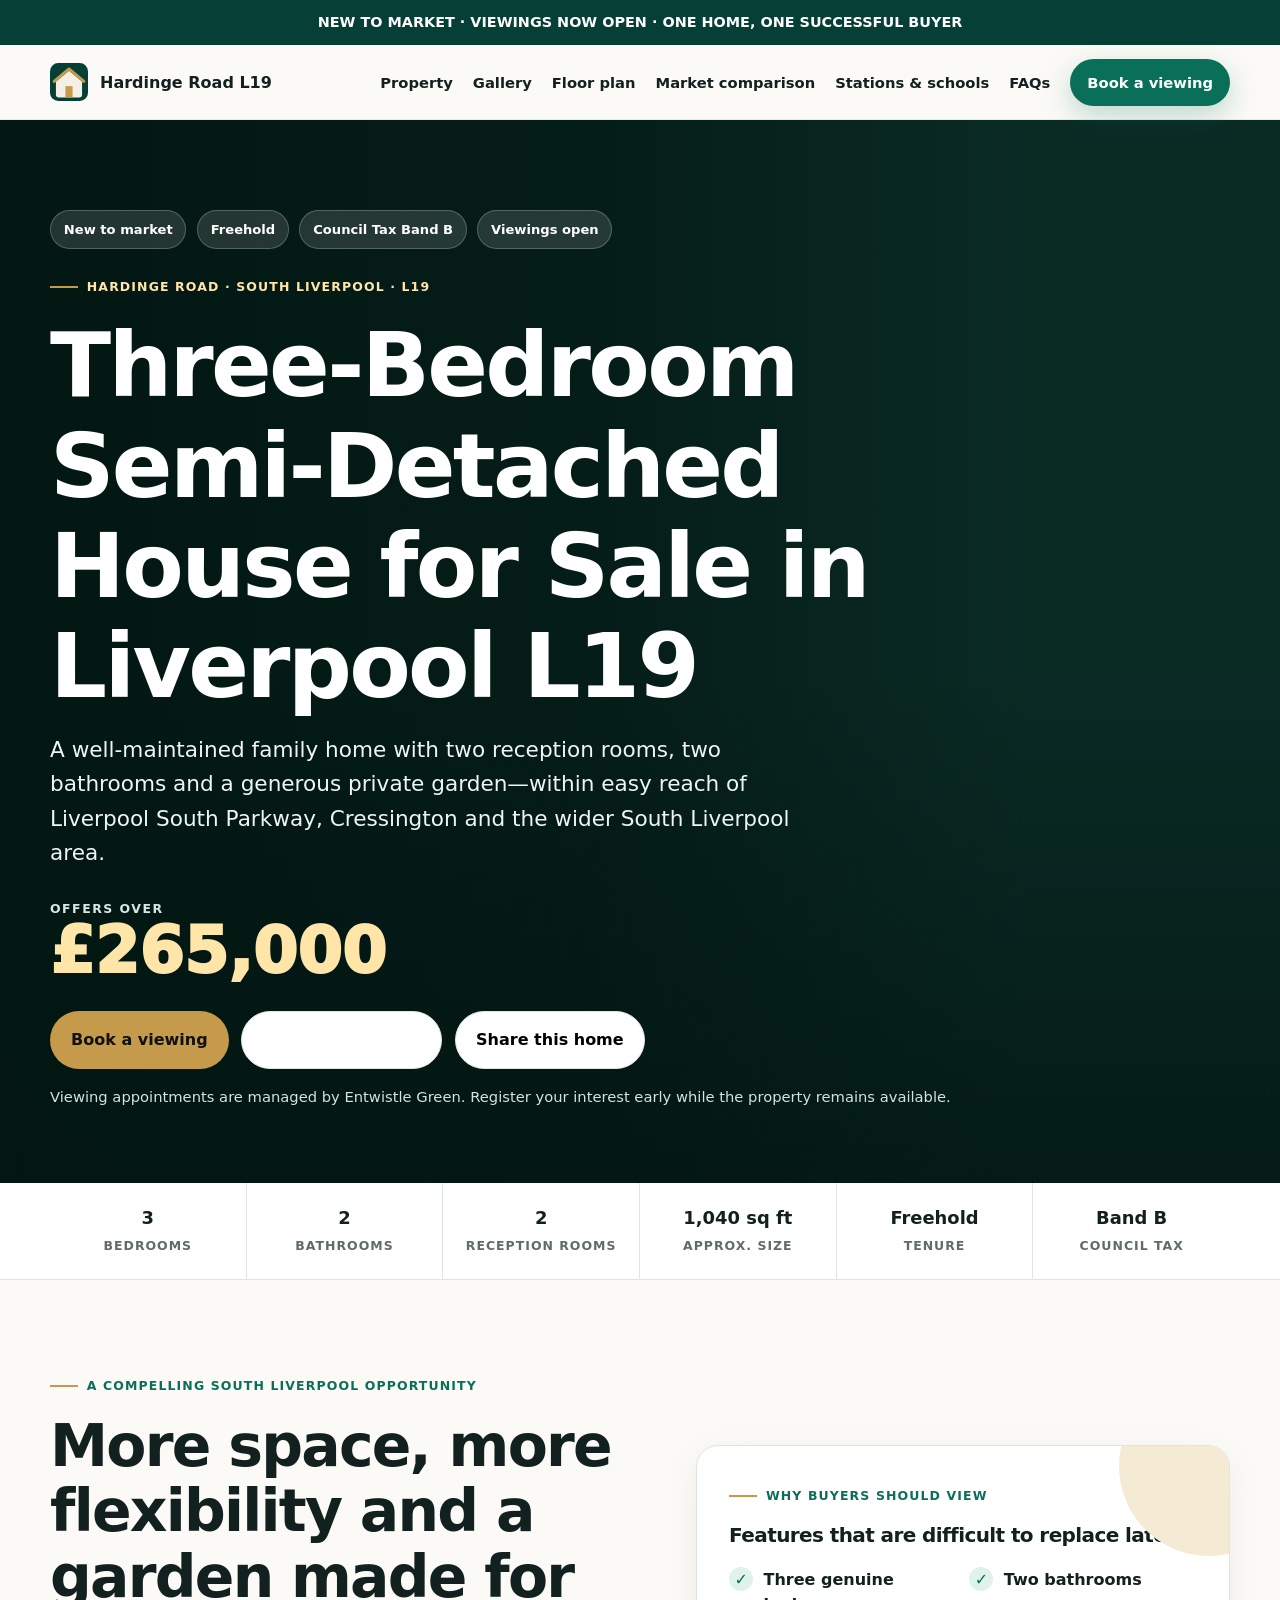
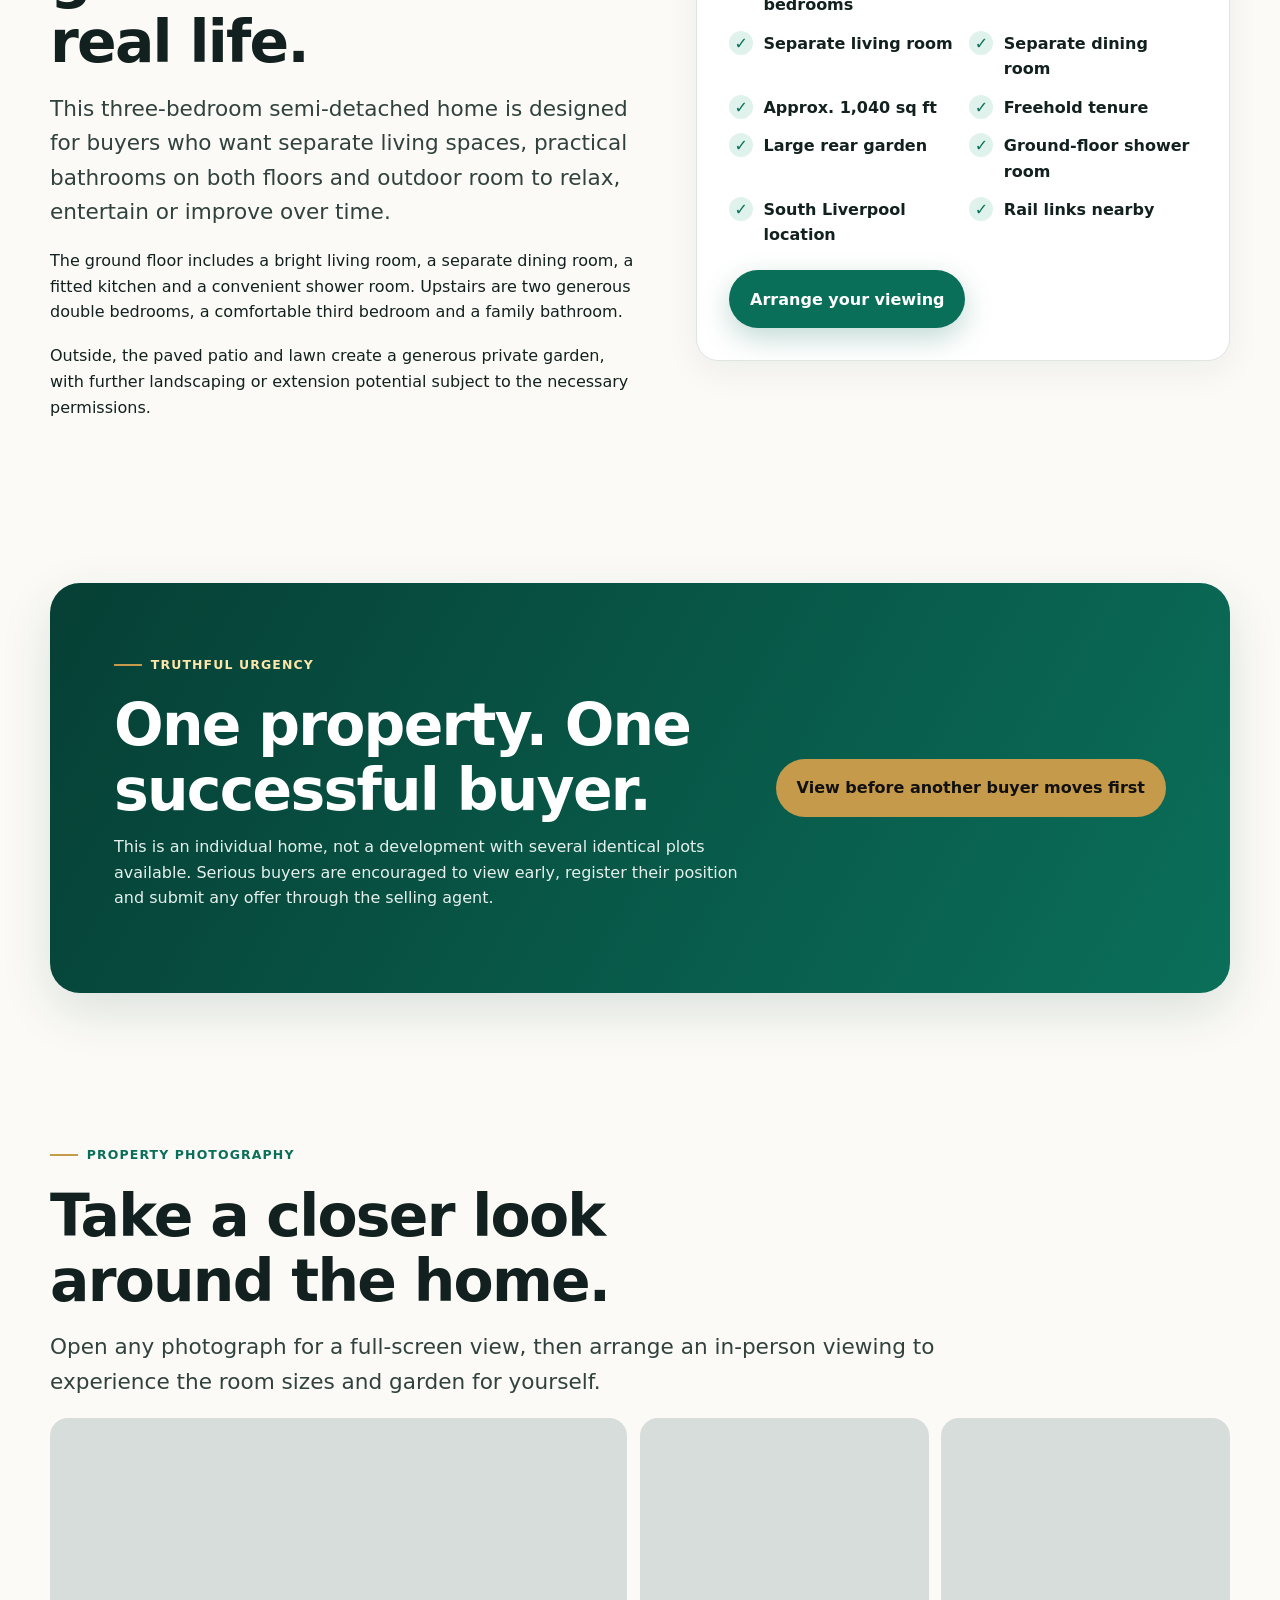
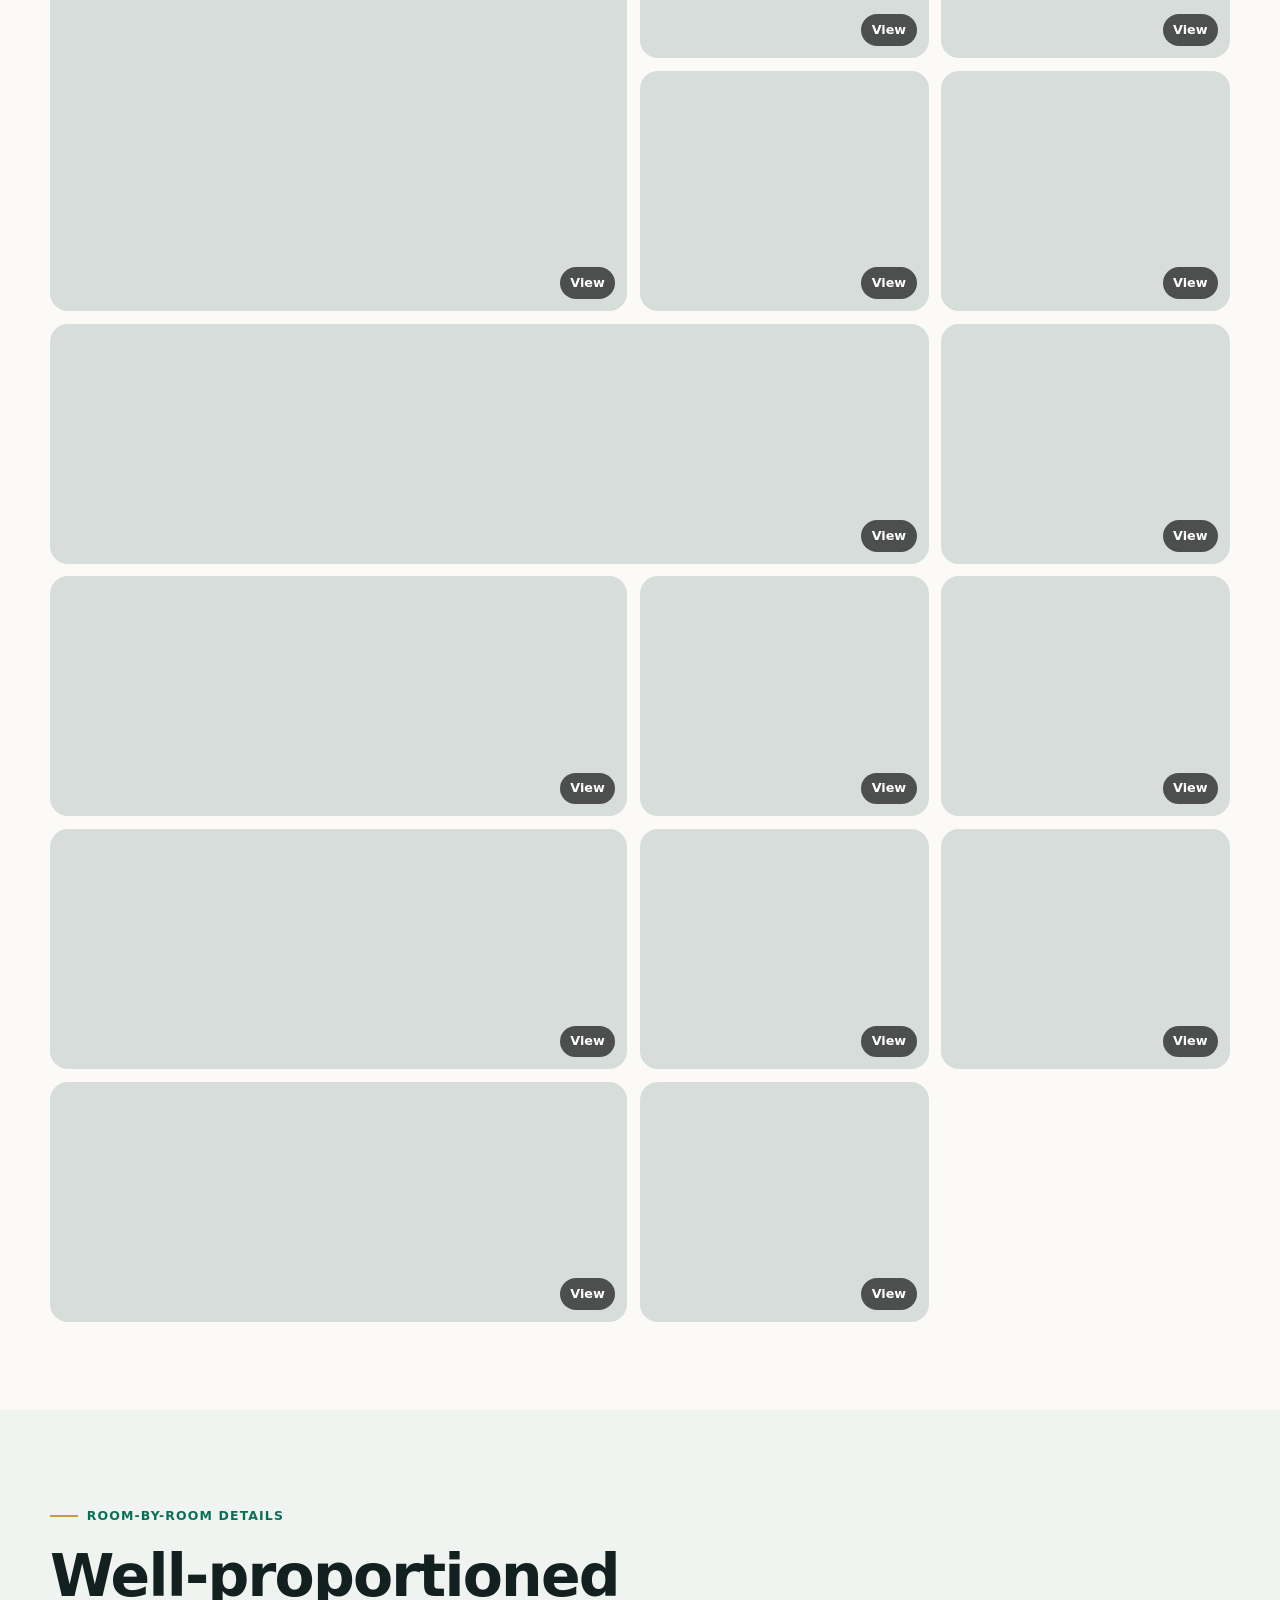
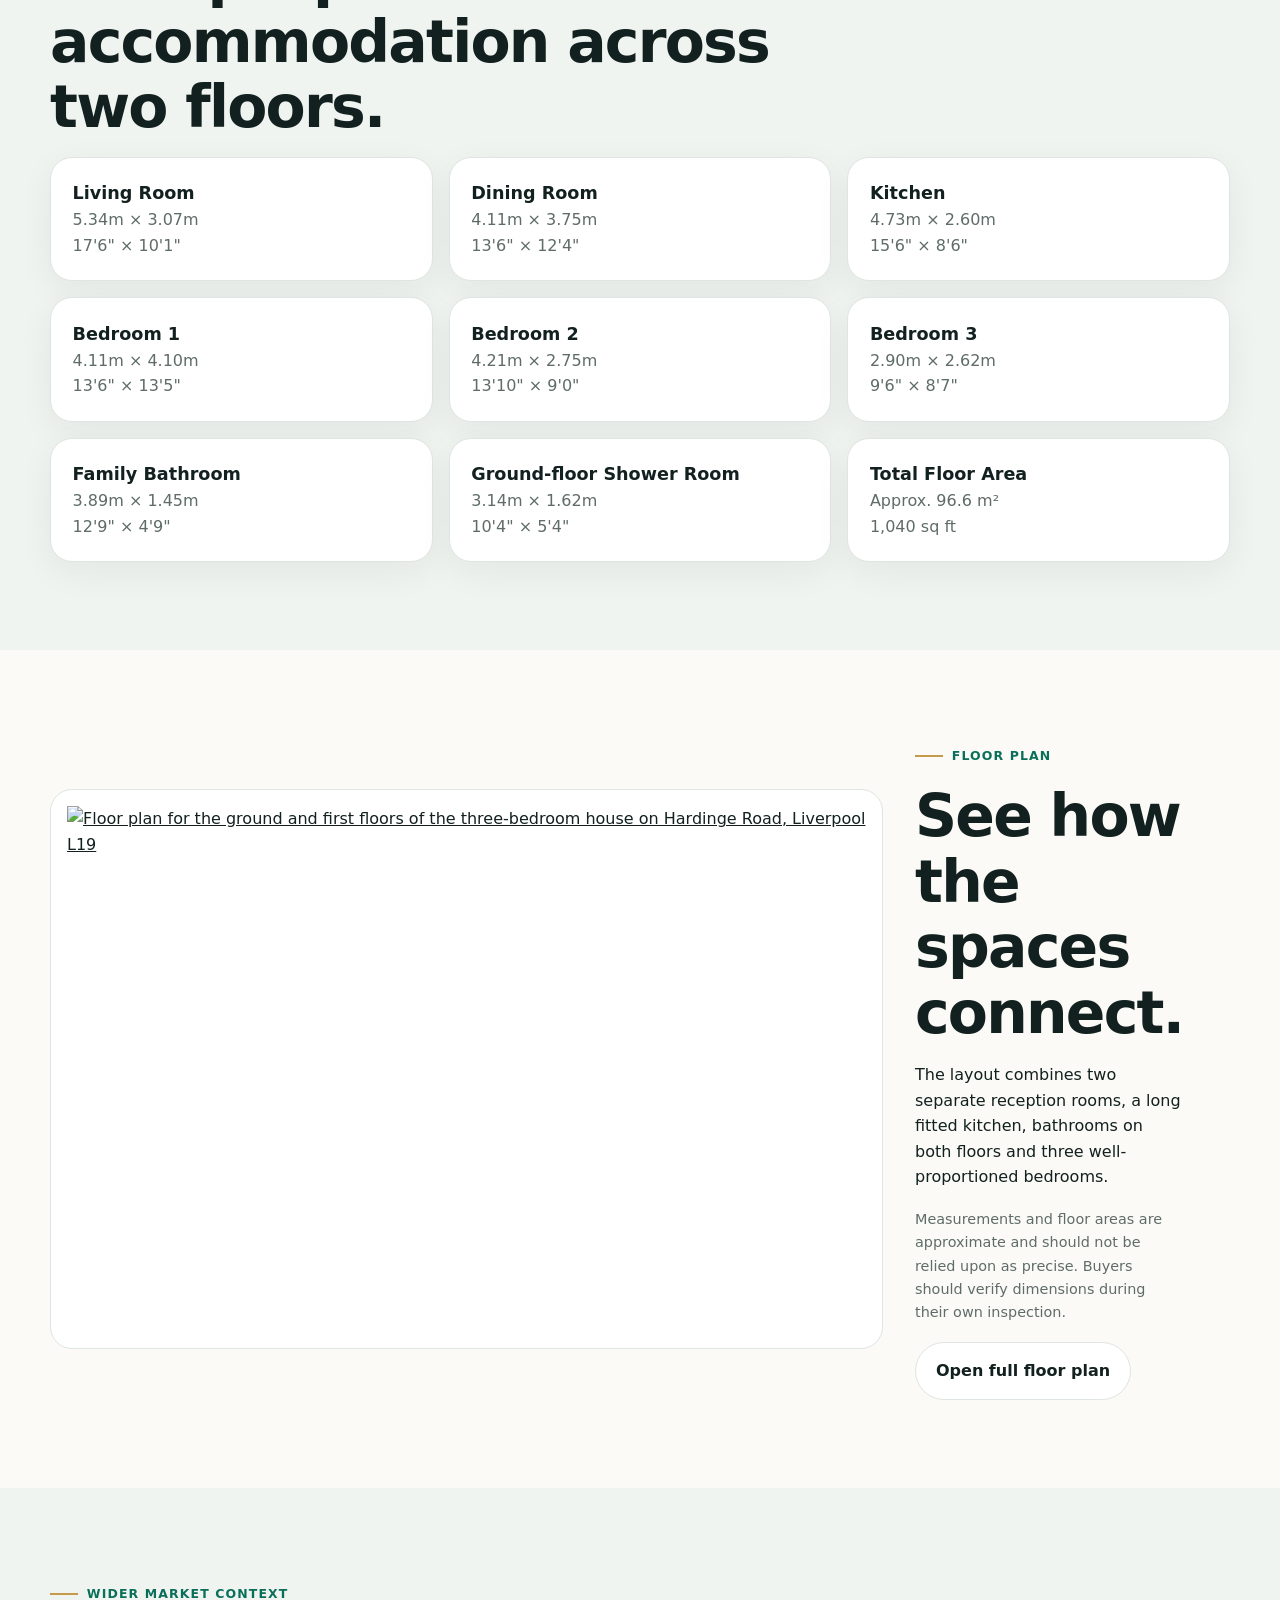
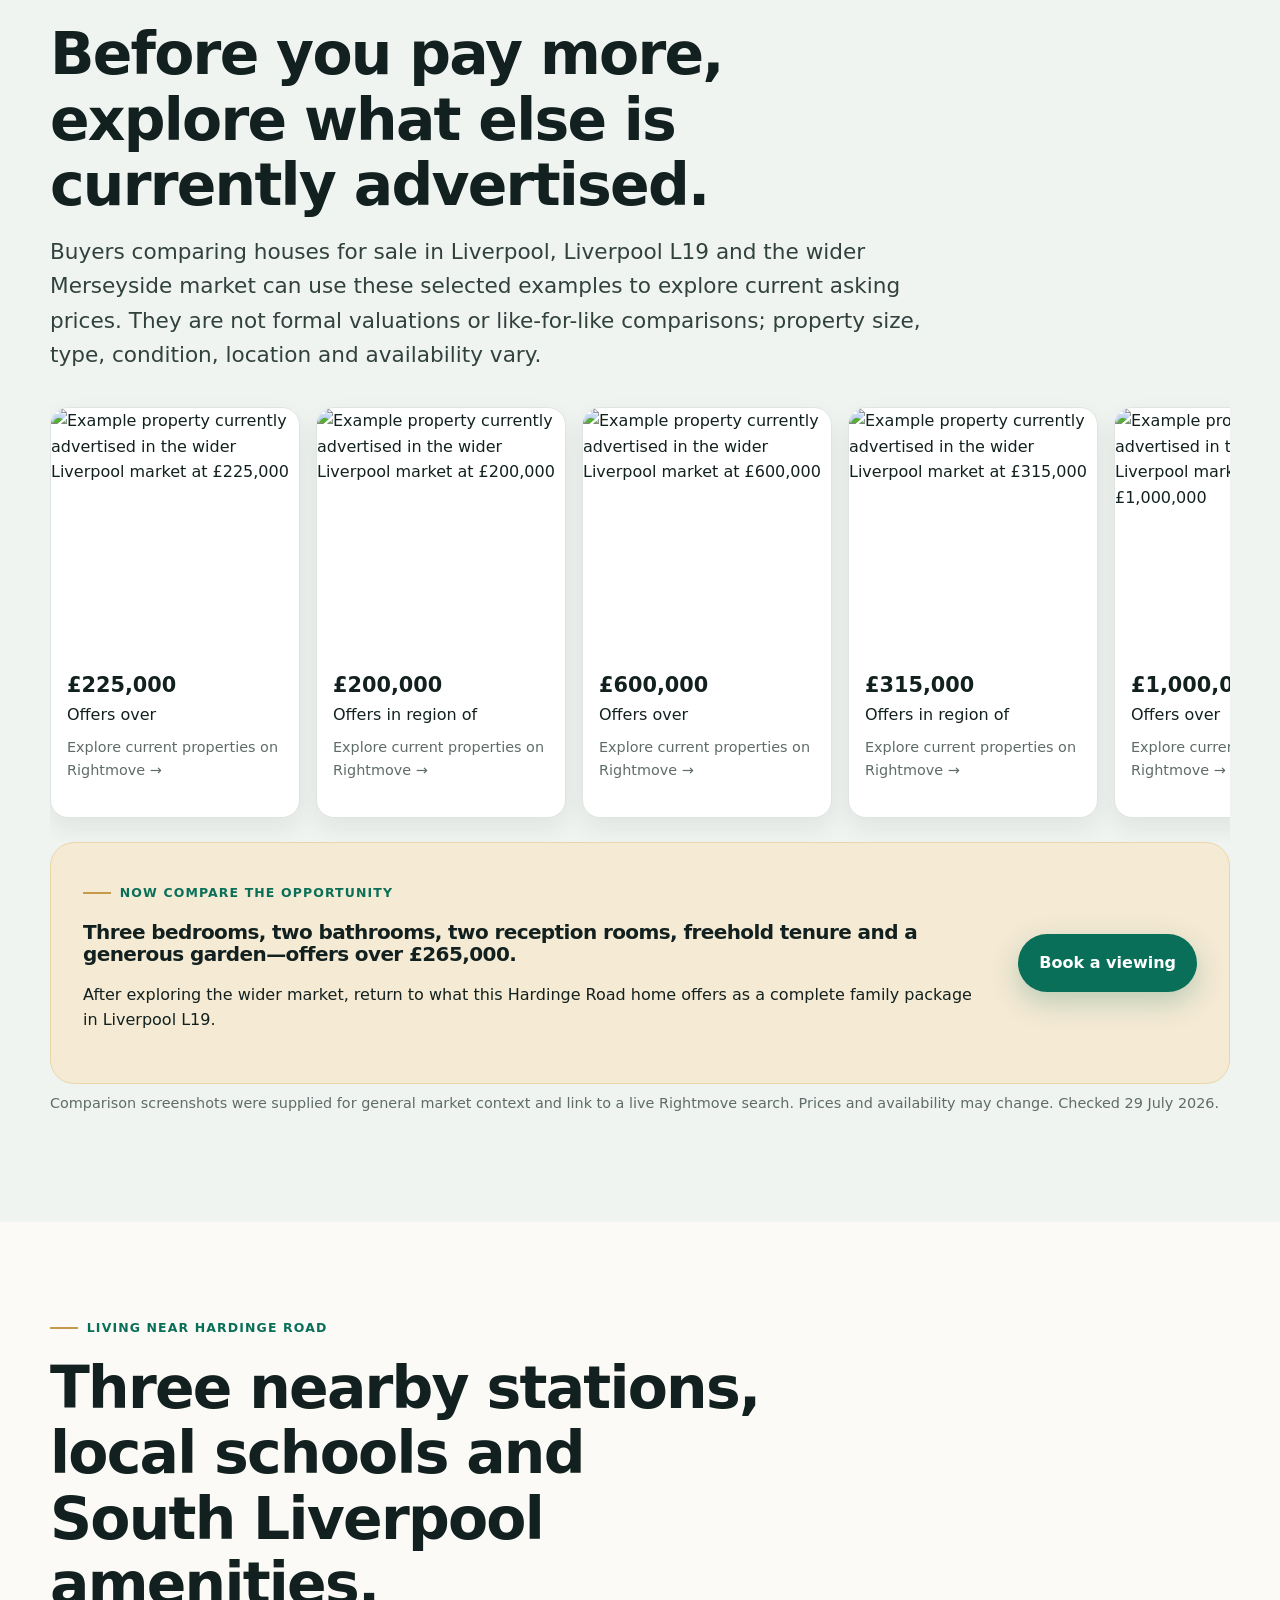
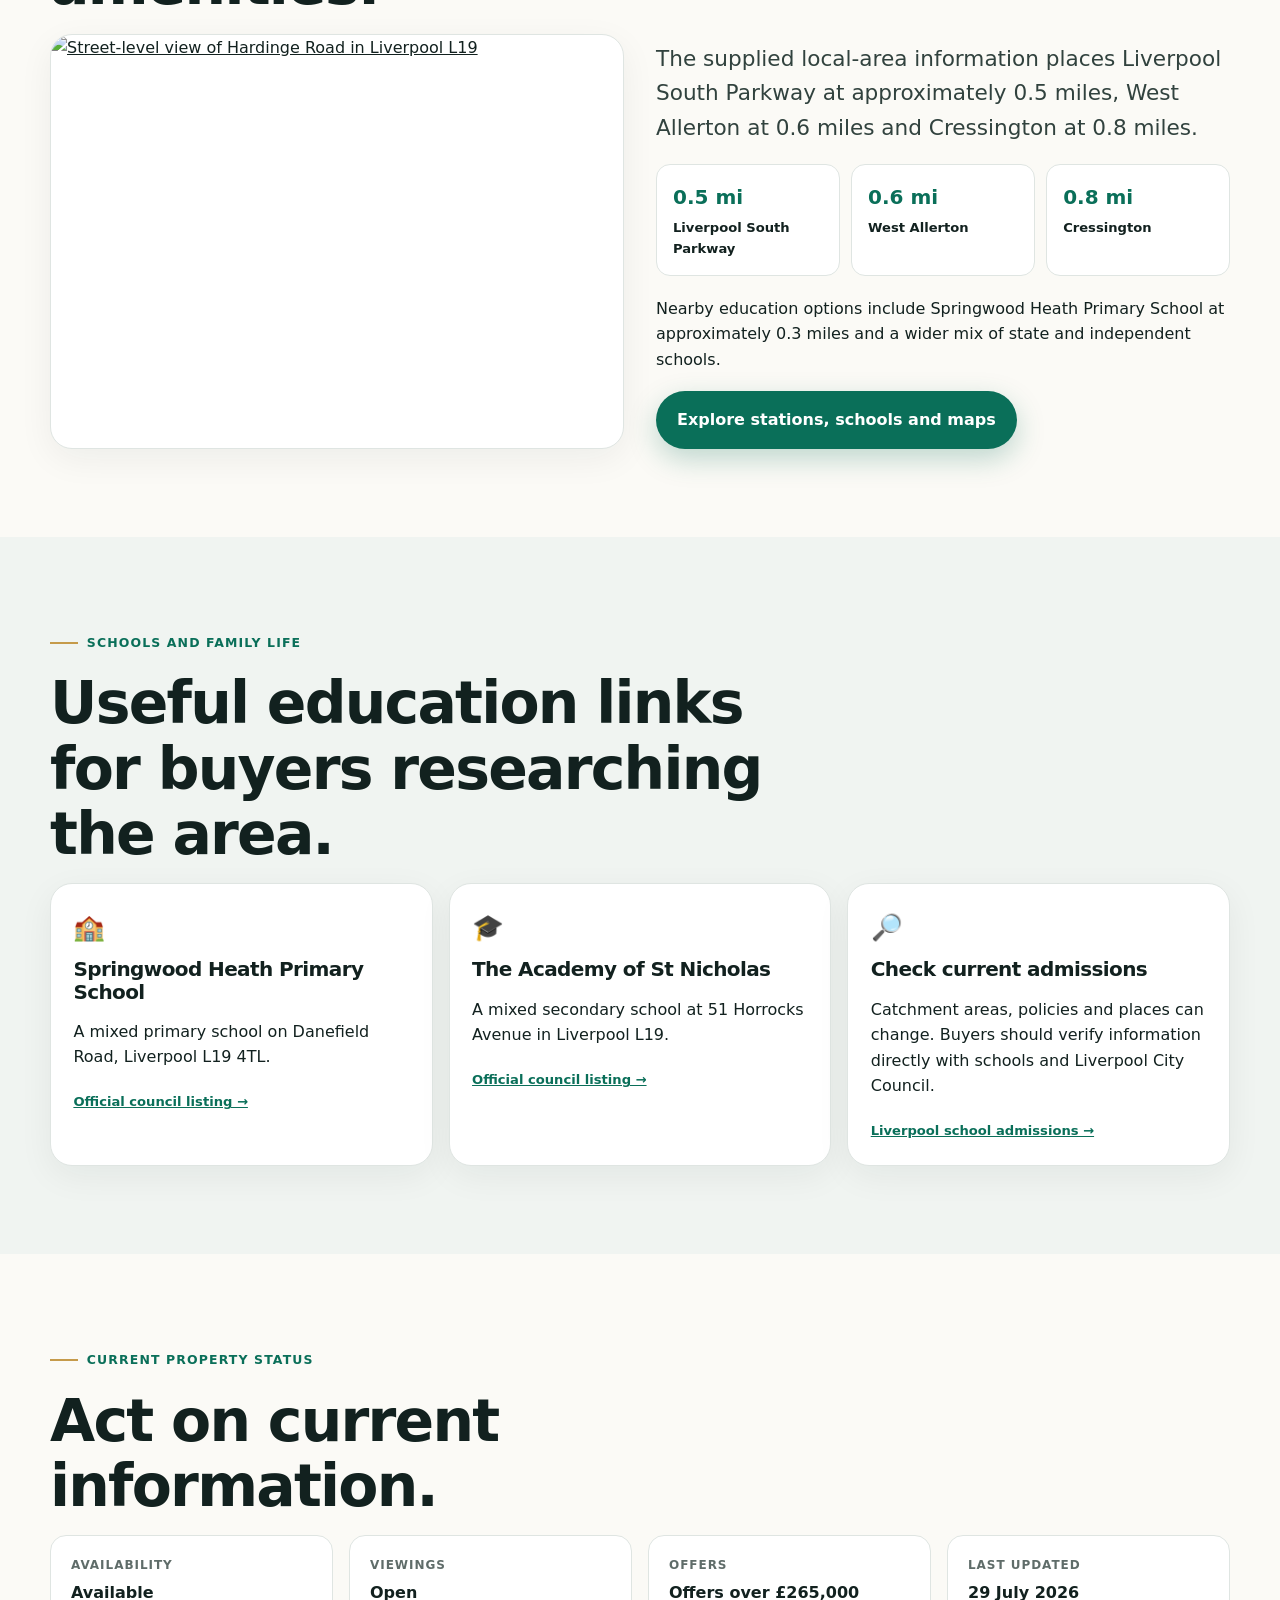
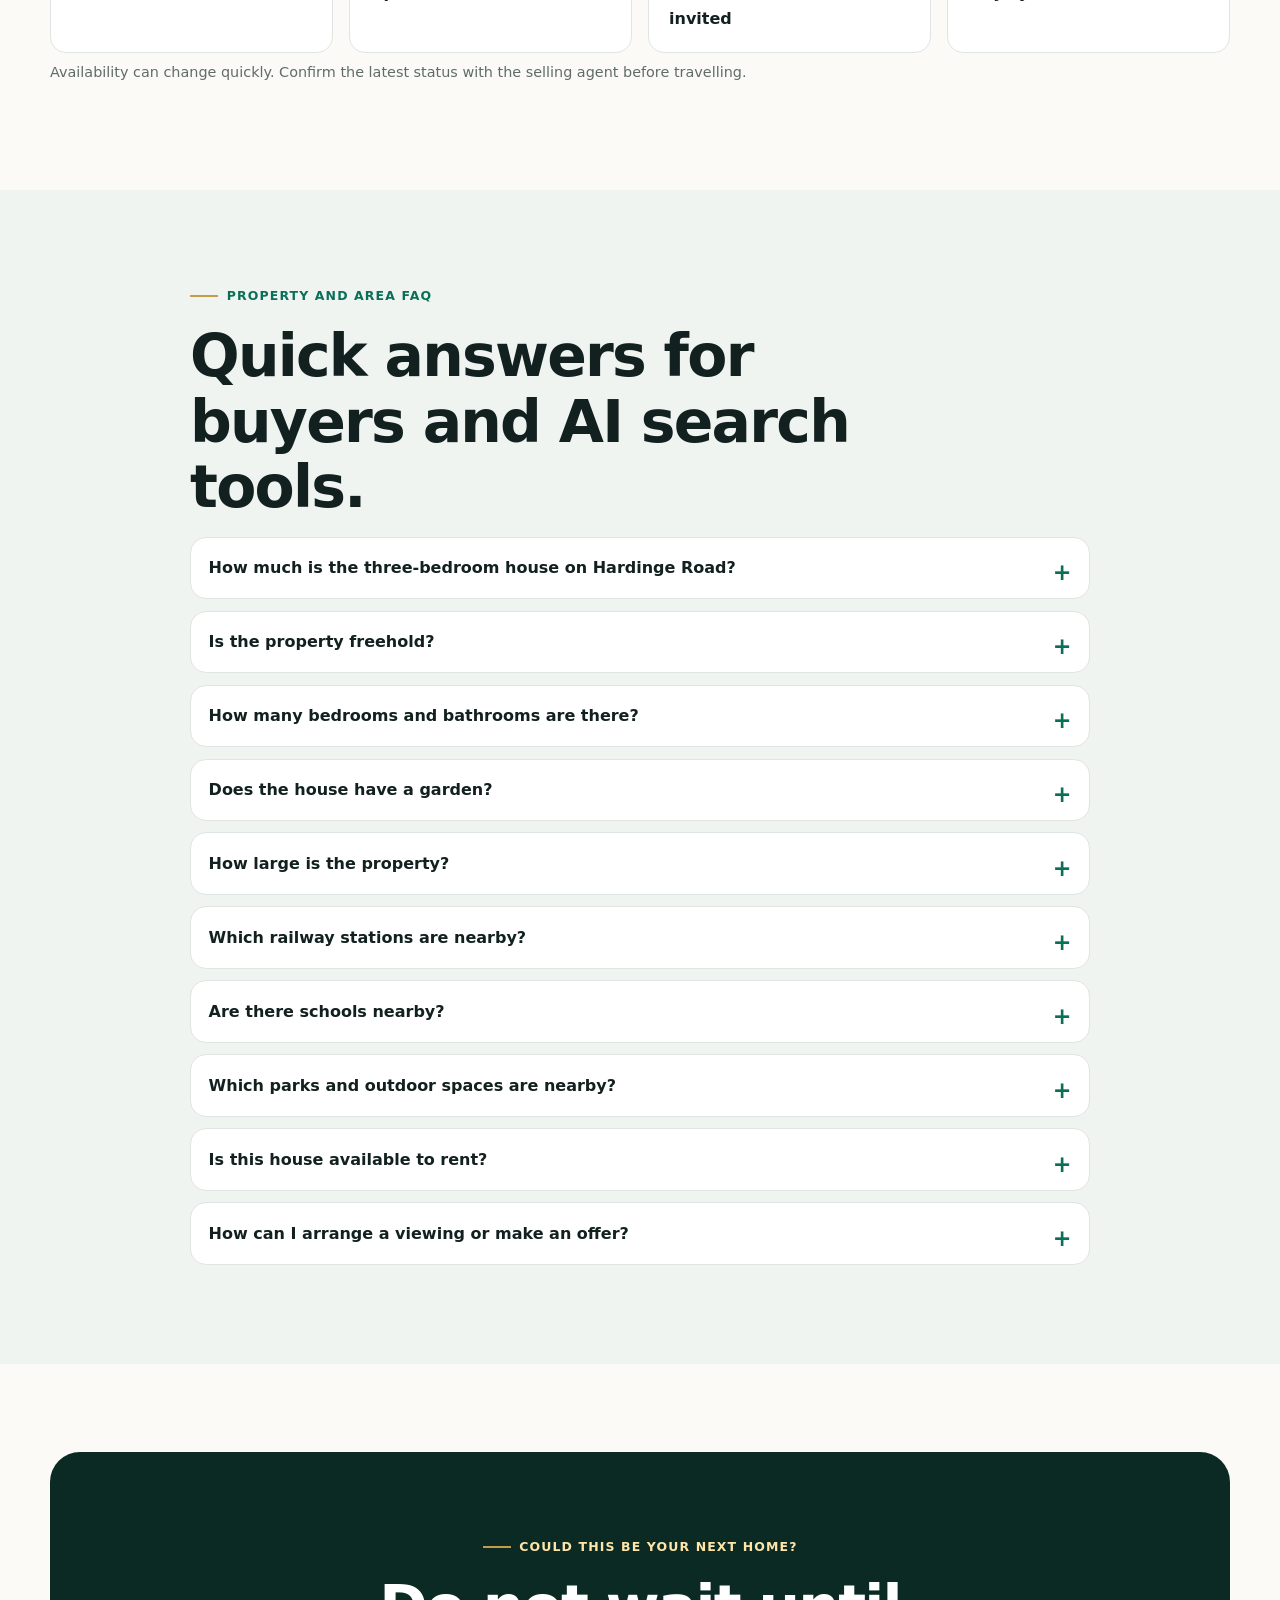
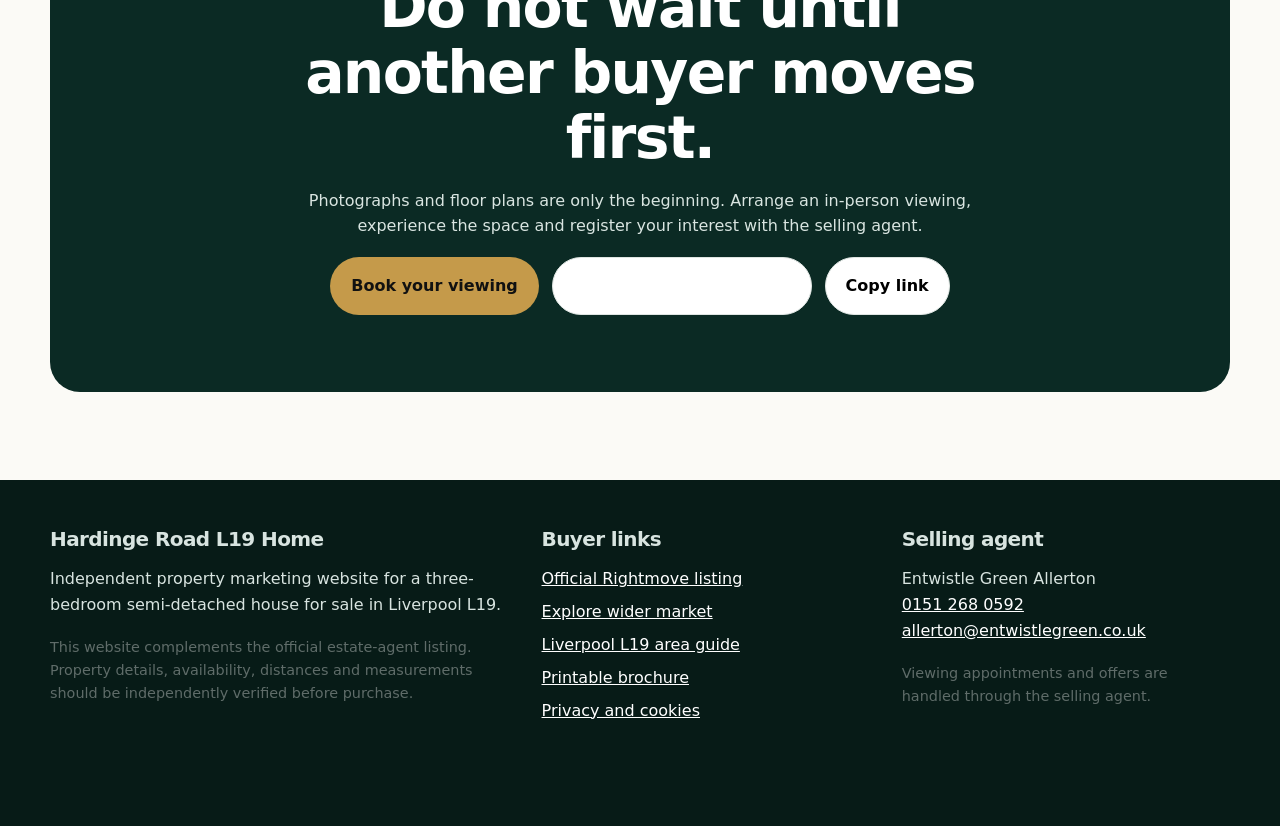
==== commit 59b6514c: "Add files via upload" ====
--- a/index.html
+++ b/index.html
@@ -2,6 +2,7 @@
 
 <html lang="en-GB">
 <head>
+<base href="/hardinge-road-l19/"/>
 <meta charset="utf-8"/>
 <meta content="width=device-width,initial-scale=1,viewport-fit=cover" name="viewport"/>
 <title>3 Bedroom Semi-Detached House for Sale in Liverpool L19 | Hardinge Road</title>
@@ -9,8 +10,8 @@
 <meta content="index,follow,max-image-preview:large,max-snippet:-1,max-video-preview:-1" name="robots"/>
 
 <link href="https://hardinge-road-l19.github.io/hardinge-road-l19/" rel="canonical"/>
-<link href="assets/icons/favicon.svg" rel="icon" type="image/svg+xml"/>
-<link href="site.webmanifest" rel="manifest"/>
+<link href="/hardinge-road-l19/assets/icons/favicon.svg" rel="icon" type="image/svg+xml"/>
+<link href="/hardinge-road-l19/site.webmanifest" rel="manifest"/>
 <meta content="#063f35" name="theme-color"/>
 <meta content="website" property="og:type"/>
 <meta content="en_GB" property="og:locale"/>
@@ -27,18 +28,255 @@
 <meta content="Offers over £265,000. View this freehold family home on Hardinge Road." name="twitter:description"/>
 <meta content="https://hardinge-road-l19.github.io/hardinge-road-l19/assets/images/hardinge-road-liverpool-l19-social-preview.webp" name="twitter:image"/>
 <link as="image" fetchpriority="high" href="assets/images/front-exterior-1024.webp" rel="preload"/>
-<link href="assets/styles.css" rel="stylesheet"/>
+<link href="/hardinge-road-l19/assets/styles.css?v=20260729-2" rel="stylesheet"/>
 <script type="application/ld+json">{"@context":"https://schema.org","@graph":[{"@type":"WebSite","@id":"https://hardinge-road-l19.github.io/hardinge-road-l19/#website","url":"https://hardinge-road-l19.github.io/hardinge-road-l19/","name":"Hardinge Road L19 Home","alternateName":"Three-Bedroom House for Sale Liverpool L19","inLanguage":"en-GB"},{"@type":"WebPage","@id":"https://hardinge-road-l19.github.io/hardinge-road-l19/#webpage","url":"https://hardinge-road-l19.github.io/hardinge-road-l19/","name":"3 Bedroom Semi-Detached House for Sale in Liverpool L19 | Hardinge Road","description":"Three-bedroom freehold semi-detached family home for sale on Hardinge Road, Liverpool L19. Offers over £265,000, two bathrooms, two reception rooms and a generous private garden.","isPartOf":{"@id":"https://hardinge-road-l19.github.io/hardinge-road-l19/#website"},"about":{"@id":"https://hardinge-road-l19.github.io/hardinge-road-l19/#listing"},"dateModified":"2026-07-29","inLanguage":"en-GB","primaryImageOfPage":{"@id":"https://hardinge-road-l19.github.io/hardinge-road-l19/#primaryimage"}},{"@type":"ImageObject","@id":"https://hardinge-road-l19.github.io/hardinge-road-l19/#primaryimage","url":"https://hardinge-road-l19.github.io/hardinge-road-l19/assets/images/front-exterior-1024.webp","contentUrl":"https://hardinge-road-l19.github.io/hardinge-road-l19/assets/images/front-exterior-1024.webp","caption":"Three-bedroom semi-detached house for sale on Hardinge Road, Liverpool L19"},{"@type":"RealEstateListing","@id":"https://hardinge-road-l19.github.io/hardinge-road-l19/#listing","url":"https://hardinge-road-l19.github.io/hardinge-road-l19/","name":"Three-Bedroom Semi-Detached House for Sale in Liverpool L19","description":"A well-maintained three-bedroom freehold semi-detached family home with two reception rooms, a fitted kitchen, ground-floor shower room, first-floor family bathroom and generous private garden.","datePosted":"2026-07-28","dateModified":"2026-07-29","mainEntity":{"@id":"https://hardinge-road-l19.github.io/hardinge-road-l19/#house"},"offers":{"@type":"Offer","price":"265000","priceCurrency":"GBP","priceSpecification":{"@type":"PriceSpecification","price":"265000","priceCurrency":"GBP","valueAddedTaxIncluded":false},"availability":"https://schema.org/InStock","url":"https://www.rightmove.co.uk/properties/91415346#/?channel=RES_BUY","seller":{"@type":"RealEstateAgent","name":"Entwistle Green Allerton","email":"allerton@entwistlegreen.co.uk","telephone":"+441512680592"}}},{"@type":"House","@id":"https://hardinge-road-l19.github.io/hardinge-road-l19/#house","name":"Three-bedroom semi-detached house on Hardinge Road, Liverpool L19","address":{"@type":"PostalAddress","streetAddress":"Hardinge Road","addressLocality":"Liverpool","addressRegion":"Merseyside","postalCode":"L19","addressCountry":"GB"},"numberOfBedrooms":3,"numberOfBathroomsTotal":2,"floorSize":{"@type":"QuantitativeValue","value":"96.6","unitCode":"MTK"},"numberOfRooms":5,"amenityFeature":[{"@type":"LocationFeatureSpecification","name":"Freehold tenure","value":true},{"@type":"LocationFeatureSpecification","name":"Private rear garden","value":true},{"@type":"LocationFeatureSpecification","name":"Separate living room","value":true},{"@type":"LocationFeatureSpecification","name":"Separate dining room","value":true},{"@type":"LocationFeatureSpecification","name":"Ground-floor shower room","value":true},{"@type":"LocationFeatureSpecification","name":"First-floor family bathroom","value":true}],"image":["https://hardinge-road-l19.github.io/hardinge-road-l19/assets/images/front-exterior-1024.webp","https://hardinge-road-l19.github.io/hardinge-road-l19/assets/images/living-room-1024.webp","https://hardinge-road-l19.github.io/hardinge-road-l19/assets/images/living-room-alt-1024.webp","https://hardinge-road-l19.github.io/hardinge-road-l19/assets/images/dining-room-1024.webp","https://hardinge-road-l19.github.io/hardinge-road-l19/assets/images/fitted-kitchen-1024.webp","https://hardinge-road-l19.github.io/hardinge-road-l19/assets/images/main-bedroom-1024.webp","https://hardinge-road-l19.github.io/hardinge-road-l19/assets/images/bedroom-two-1024.webp","https://hardinge-road-l19.github.io/hardinge-road-l19/assets/images/bedroom-three-1024.webp","https://hardinge-road-l19.github.io/hardinge-road-l19/assets/images/family-bathroom-1024.webp","https://hardinge-road-l19.github.io/hardinge-road-l19/assets/images/ground-floor-shower-room-1024.webp","https://hardinge-road-l19.github.io/hardinge-road-l19/assets/images/garden-patio-1024.webp","https://hardinge-road-l19.github.io/hardinge-road-l19/assets/images/rear-garden-wide-1024.webp","https://hardinge-road-l19.github.io/hardinge-road-l19/assets/images/rear-exterior-garden-1024.webp"]},{"@type":"BreadcrumbList","@id":"https://hardinge-road-l19.github.io/hardinge-road-l19/#breadcrumb","itemListElement":[{"@type":"ListItem","position":1,"name":"Houses for Sale in Liverpool","item":"https://hardinge-road-l19.github.io/hardinge-road-l19/"},{"@type":"ListItem","position":2,"name":"Liverpool L19 Property for Sale","item":"https://hardinge-road-l19.github.io/hardinge-road-l19/#property-details"},{"@type":"ListItem","position":3,"name":"Hardinge Road","item":"https://hardinge-road-l19.github.io/hardinge-road-l19/"}]},{"@type":"FAQPage","@id":"https://hardinge-road-l19.github.io/hardinge-road-l19/#faq","mainEntity":[{"@type":"Question","name":"How much is the three-bedroom house on Hardinge Road?","acceptedAnswer":{"@type":"Answer","text":"The property is being marketed at offers over £265,000."}},{"@type":"Question","name":"Is the property freehold?","acceptedAnswer":{"@type":"Answer","text":"Yes. The property is being marketed as freehold."}},{"@type":"Question","name":"How many bedrooms and bathrooms are there?","acceptedAnswer":{"@type":"Answer","text":"The home has three bedrooms and two bathrooms, including a ground-floor shower room and a first-floor family bathroom."}},{"@type":"Question","name":"Does the house have a garden?","acceptedAnswer":{"@type":"Answer","text":"Yes. The property has a generous private rear garden with a paved patio and lawn."}},{"@type":"Question","name":"Is the property available to rent?","acceptedAnswer":{"@type":"Answer","text":"No. This property is being offered for sale."}},{"@type":"Question","name":"How can I arrange a viewing?","acceptedAnswer":{"@type":"Answer","text":"Use the Book a Viewing button to contact the selling agent, Entwistle Green Allerton, through the official Rightmove listing."}}]},{"@type":"VideoObject","@id":"https://hardinge-road-l19.github.io/hardinge-road-l19/#road-video","name":"Hardinge Road Liverpool L19 road view","description":"A short road-level view of Hardinge Road near the three-bedroom property for sale.","thumbnailUrl":["https://hardinge-road-l19.github.io/hardinge-road-l19/assets/images/hardinge-road-street-view.webp"],"uploadDate":"2026-07-29","duration":"PT5S","contentUrl":"https://hardinge-road-l19.github.io/hardinge-road-l19/assets/media/hardinge-road-liverpool-l19-road-view.mp4","embedUrl":"https://hardinge-road-l19.github.io/hardinge-road-l19/area-guide.html#road-view"}]}</script>
 <!-- Replace G-XXXXXXXXXX to enable consent-based GA4 tracking. -->
 <script>window.SITE_GA_ID='G-XXXXXXXXXX';</script>
-<link href="property-data.json" rel="alternate" title="Structured property facts" type="application/json"/></head>
+<link href="/hardinge-road-l19/property-data.json" rel="alternate" title="Structured property facts" type="application/json"/><style id="site-styles-inline">
+
+:root{
+  --ink:#12211f;
+  --muted:#5f6c69;
+  --paper:#fbfaf6;
+  --surface:#ffffff;
+  --green:#0a6f59;
+  --green-dark:#063f35;
+  --gold:#c59a4a;
+  --gold-soft:#f5ead4;
+  --line:#dfe5e2;
+  --danger:#a23b2a;
+  --shadow:0 18px 50px rgba(6,63,53,.13);
+  --radius:22px;
+  --max:1180px;
+}
+*{box-sizing:border-box}
+html{scroll-behavior:smooth}
+body{margin:0;font-family:Inter,ui-sans-serif,system-ui,-apple-system,BlinkMacSystemFont,"Segoe UI",sans-serif;color:var(--ink);background:var(--paper);line-height:1.6}
+img{max-width:100%;display:block}
+a{color:inherit}
+button,input,select,textarea{font:inherit}
+.skip-link{position:absolute;left:-9999px;top:auto}
+.skip-link:focus{left:1rem;top:1rem;background:#fff;padding:.8rem 1rem;z-index:9999;border-radius:10px}
+.container{width:min(calc(100% - 2rem),var(--max));margin-inline:auto}
+.section{padding:5.5rem 0}
+.section-tight{padding:3.5rem 0}
+.section-alt{background:#f0f4f1}
+.eyebrow{display:inline-flex;align-items:center;gap:.55rem;font-weight:800;letter-spacing:.09em;text-transform:uppercase;font-size:.78rem;color:var(--green)}
+.eyebrow::before{content:"";width:28px;height:2px;background:var(--gold)}
+h1,h2,h3{line-height:1.12;margin:0 0 1rem;letter-spacing:-.03em}
+h1{font-size:clamp(2.6rem,7vw,5.7rem);max-width:14ch}
+h2{font-size:clamp(2rem,5vw,3.65rem);max-width:18ch}
+h3{font-size:1.25rem}
+p{margin:.5rem 0 1.15rem}
+.lead{font-size:clamp(1.08rem,2.2vw,1.35rem);max-width:66ch;color:#31423e}
+.small{font-size:.9rem;color:var(--muted)}
+.muted{color:var(--muted)}
+.topbar{background:var(--green-dark);color:#fff;text-align:center;padding:.7rem 1rem;font-weight:800;font-size:.9rem}
+.site-header{position:sticky;top:0;z-index:50;background:rgba(251,250,246,.94);backdrop-filter:blur(16px);border-bottom:1px solid rgba(18,33,31,.08)}
+.nav{height:74px;display:flex;align-items:center;justify-content:space-between;gap:1rem}
+.brand{display:flex;align-items:center;gap:.75rem;text-decoration:none;font-weight:900}
+.brand svg{width:38px;height:38px}
+.nav-links{display:flex;align-items:center;gap:1.25rem}
+.nav-links a{text-decoration:none;font-weight:700;font-size:.92rem}
+.mobile-toggle{display:none;border:0;background:transparent;padding:.5rem}
+.btn{display:inline-flex;align-items:center;justify-content:center;gap:.55rem;border-radius:999px;padding:.95rem 1.25rem;text-decoration:none;font-weight:850;border:1px solid transparent;transition:.2s ease;cursor:pointer}
+.btn:hover{transform:translateY(-2px)}
+.btn-primary{background:var(--green);color:#fff;box-shadow:0 10px 28px rgba(10,111,89,.25)}
+.btn-secondary{background:#fff;border-color:var(--line)}
+.btn-gold{background:var(--gold);color:#111}
+.btn-small{padding:.65rem 1rem;font-size:.88rem}
+.hero{position:relative;min-height:calc(100svh - 112px);display:grid;align-items:end;overflow:hidden;background:#0c2f29;color:#fff}
+.hero-media{position:absolute;inset:0}
+.hero-media img{width:100%;height:100%;object-fit:cover;object-position:center 44%}
+.hero-media::after{content:"";position:absolute;inset:0;background:linear-gradient(90deg,rgba(2,21,17,.92) 0%,rgba(2,21,17,.72) 45%,rgba(2,21,17,.18) 80%),linear-gradient(0deg,rgba(2,21,17,.72) 0%,transparent 48%)}
+.hero-content{position:relative;z-index:2;padding:clamp(3rem,7vw,7rem) 0 3.5rem}
+.hero h1{color:#fff}
+.hero .lead{color:#eef5f2;max-width:57ch}
+.badges{display:flex;flex-wrap:wrap;gap:.65rem;margin-bottom:1.25rem}
+.badge{display:inline-flex;align-items:center;padding:.5rem .8rem;border-radius:999px;background:rgba(255,255,255,.13);border:1px solid rgba(255,255,255,.22);font-weight:800;font-size:.82rem}
+.price-row{display:flex;align-items:end;gap:1.5rem;flex-wrap:wrap;margin:1.75rem 0}
+.price{font-size:clamp(2.2rem,5vw,4.25rem);font-weight:950;line-height:1;color:#ffe5a8}
+.offer-label{text-transform:uppercase;letter-spacing:.12em;font-weight:800;font-size:.78rem;color:#d8e7e2}
+.hero-actions{display:flex;gap:.8rem;flex-wrap:wrap}
+.hero-note{margin-top:1rem;color:#d5e3df;font-size:.92rem}
+.fact-strip{background:#fff;border-bottom:1px solid var(--line)}
+.fact-grid{display:grid;grid-template-columns:repeat(6,1fr)}
+.fact{padding:1.3rem .9rem;text-align:center;border-right:1px solid var(--line)}
+.fact:last-child{border-right:0}
+.fact strong{display:block;font-size:1.12rem}
+.fact span{font-size:.78rem;text-transform:uppercase;letter-spacing:.08em;color:var(--muted);font-weight:800}
+.intro-grid{display:grid;grid-template-columns:1.05fr .95fr;gap:3.5rem;align-items:center}
+.card{background:var(--surface);border:1px solid var(--line);border-radius:var(--radius);box-shadow:0 10px 35px rgba(18,33,31,.06)}
+.value-card{padding:2rem;position:relative;overflow:hidden}
+.value-card::before{content:"";position:absolute;width:180px;height:180px;border-radius:50%;background:var(--gold-soft);right:-70px;top:-70px}
+.check-list{list-style:none;padding:0;margin:1.25rem 0 0;display:grid;grid-template-columns:1fr 1fr;gap:.8rem}
+.check-list li{display:flex;gap:.65rem;align-items:flex-start;font-weight:700}
+.check-list li::before{content:"✓";display:grid;place-items:center;min-width:24px;height:24px;border-radius:50%;background:#dff2eb;color:var(--green);font-weight:900}
+.urgency{background:linear-gradient(120deg,var(--green-dark),#0a6f59);color:#fff;border-radius:30px;padding:clamp(2rem,5vw,4rem);display:grid;grid-template-columns:1fr auto;gap:2rem;align-items:center;box-shadow:var(--shadow)}
+.urgency h2{color:#fff;margin-bottom:.65rem}
+.urgency p{color:#e5f0ed;max-width:64ch}
+.gallery-grid{display:grid;grid-template-columns:2fr 1fr 1fr;grid-auto-rows:240px;gap:.8rem}
+.gallery-item{position:relative;overflow:hidden;border-radius:18px;background:#d6ddda;cursor:pointer;border:0;padding:0}
+.gallery-item:first-child{grid-row:span 2}
+.gallery-item:nth-child(6){grid-column:span 2}
+.gallery-item img{width:100%;height:100%;object-fit:cover;transition:transform .5s ease}
+.gallery-item:hover img{transform:scale(1.04)}
+.gallery-item::after{content:"View";position:absolute;right:.75rem;bottom:.75rem;background:rgba(0,0,0,.64);color:#fff;border-radius:999px;padding:.35rem .65rem;font-size:.8rem;font-weight:800}
+.lightbox{position:fixed;inset:0;background:rgba(2,16,13,.96);z-index:100;display:none;place-items:center;padding:1rem}
+.lightbox.open{display:grid}
+.lightbox img{max-height:85vh;max-width:94vw;border-radius:14px}
+.lightbox-close,.lightbox-prev,.lightbox-next{position:absolute;border:0;background:rgba(255,255,255,.13);color:#fff;border-radius:50%;width:48px;height:48px;font-size:1.5rem;cursor:pointer}
+.lightbox-close{top:1rem;right:1rem}
+.lightbox-prev{left:1rem;top:50%}
+.lightbox-next{right:1rem;top:50%}
+.lightbox-caption{color:#fff;margin-top:.75rem;text-align:center;font-weight:700}
+.rooms{display:grid;grid-template-columns:repeat(3,1fr);gap:1rem}
+.room-card{padding:1.35rem}
+.room-card strong{display:block;font-size:1.1rem}
+.room-card span{color:var(--muted)}
+.floorplan-wrap{display:grid;grid-template-columns:1.25fr .75fr;gap:2rem;align-items:center}
+.floorplan-image{background:#fff;padding:1rem;border-radius:var(--radius);border:1px solid var(--line)}
+.market-scroll{display:grid;grid-auto-flow:column;grid-auto-columns:minmax(250px,330px);gap:1rem;overflow-x:auto;scroll-snap-type:x mandatory;padding:1rem 0 1.5rem}
+.market-card{scroll-snap-align:start;display:block;text-decoration:none;background:#fff;border-radius:18px;overflow:hidden;border:1px solid var(--line);box-shadow:0 10px 25px rgba(18,33,31,.07)}
+.market-card img{width:100%;height:245px;object-fit:cover}
+.market-copy{padding:1rem}
+.market-copy strong{font-size:1.3rem;display:block}
+.market-card:hover{outline:3px solid rgba(197,154,74,.35);transform:translateY(-2px)}
+.compare-highlight{display:grid;grid-template-columns:1fr auto;align-items:center;gap:2rem;padding:2rem;background:var(--gold-soft);border-radius:24px;border:1px solid #ead6aa}
+.location-grid{display:grid;grid-template-columns:1fr 1fr;gap:2rem}
+.map-shell{min-height:480px;background:#dfe6e3;border-radius:var(--radius);overflow:hidden;position:relative}
+.map-shell iframe{width:100%;height:100%;min-height:480px;border:0}
+.map-placeholder{position:absolute;inset:0;display:grid;place-items:center;text-align:center;padding:2rem;background:linear-gradient(135deg,#e6eeeb,#d4ded9)}
+.info-grid{display:grid;grid-template-columns:repeat(3,1fr);gap:1rem}
+.info-card{padding:1.4rem}
+.info-card .icon{font-size:1.6rem;margin-bottom:.65rem}
+.source-link{font-size:.82rem;color:var(--green);font-weight:800}
+.faq{max-width:900px}
+details{background:#fff;border:1px solid var(--line);border-radius:16px;margin:.7rem 0;padding:0 1.1rem}
+summary{cursor:pointer;font-weight:850;padding:1.1rem 2rem 1.1rem 0;position:relative;list-style:none}
+summary::-webkit-details-marker{display:none}
+summary::after{content:"+";position:absolute;right:0;font-size:1.4rem;color:var(--green)}
+details[open] summary::after{content:"–"}
+details p{padding:0 0 1rem;color:#42514e}
+.status-panel{display:grid;grid-template-columns:repeat(4,1fr);gap:1rem}
+.status-item{background:#fff;border:1px solid var(--line);border-radius:16px;padding:1.25rem}
+.status-item span{display:block;font-size:.75rem;text-transform:uppercase;letter-spacing:.08em;color:var(--muted);font-weight:800}
+.status-item strong{display:block;margin-top:.3rem}
+.final-cta{background:#0b2a24;color:#fff;border-radius:30px;padding:clamp(2rem,6vw,5rem);text-align:center}
+.final-cta h2{color:#fff;margin-inline:auto}
+.final-cta p{color:#d9e5e1;max-width:66ch;margin-inline:auto}
+.footer{background:#071b17;color:#d8e4e0;padding:3rem 0 6rem}
+.footer-grid{display:grid;grid-template-columns:1.4fr 1fr 1fr;gap:2rem}
+.footer a{color:#fff}
+.footer ul{list-style:none;padding:0;margin:0}
+.footer li{margin:.45rem 0}
+.mobile-cta{display:none;position:fixed;left:0;right:0;bottom:0;z-index:60;background:#fff;border-top:1px solid var(--line);padding:.65rem .8rem;gap:.6rem;align-items:center;box-shadow:0 -10px 30px rgba(0,0,0,.08)}
+.mobile-cta .price-mini{font-weight:900;flex:1;line-height:1.15}
+.mobile-cta .price-mini span{display:block;font-size:.72rem;color:var(--muted)}
+.page-hero{padding:5rem 0 3rem;background:linear-gradient(120deg,#082a23,#0a6f59);color:#fff}
+.page-hero h1{color:#fff;font-size:clamp(2.5rem,6vw,4.8rem)}
+.breadcrumbs{font-size:.85rem;margin-bottom:1rem;color:#d8e6e2}
+.breadcrumbs a{color:#fff}
+.brochure-grid{display:grid;grid-template-columns:1fr 1fr;gap:2rem}
+.notice{padding:1rem 1.15rem;background:#fff8e6;border:1px solid #ecd59e;border-radius:14px;color:#5a471d}
+.print-only{display:none}
+@media (max-width:980px){
+  .nav-links{display:none;position:absolute;top:74px;left:0;right:0;background:#fff;padding:1rem 1rem 1.5rem;border-bottom:1px solid var(--line);flex-direction:column;align-items:flex-start}
+  .nav-links.open{display:flex}
+  .mobile-toggle{display:block}
+  .fact-grid{grid-template-columns:repeat(3,1fr)}
+  .fact:nth-child(3){border-right:0}
+  .fact:nth-child(-n+3){border-bottom:1px solid var(--line)}
+  .intro-grid,.floorplan-wrap,.location-grid{grid-template-columns:1fr}
+  .gallery-grid{grid-template-columns:1fr 1fr;grid-auto-rows:220px}
+  .gallery-item:first-child{grid-row:span 1;grid-column:span 2}
+  .gallery-item:nth-child(6){grid-column:span 1}
+  .rooms,.info-grid{grid-template-columns:1fr 1fr}
+  .urgency,.compare-highlight{grid-template-columns:1fr}
+  .status-panel{grid-template-columns:1fr 1fr}
+  .footer-grid{grid-template-columns:1fr 1fr}
+}
+@media (max-width:640px){
+  .section{padding:4rem 0}
+  .hero{min-height:740px}
+  .hero-media::after{background:linear-gradient(0deg,rgba(2,21,17,.94) 0%,rgba(2,21,17,.64) 70%,rgba(2,21,17,.2) 100%)}
+  .hero-content{padding-bottom:2rem}
+  .hero-actions .btn{width:100%}
+  .fact-grid{grid-template-columns:repeat(2,1fr)}
+  .fact{border-bottom:1px solid var(--line)}
+  .fact:nth-child(2n){border-right:0}
+  .fact:nth-child(3){border-right:1px solid var(--line)}
+  .check-list{grid-template-columns:1fr}
+  .gallery-grid{grid-template-columns:1fr;grid-auto-rows:230px}
+  .gallery-item:first-child{grid-column:span 1}
+  .rooms,.info-grid,.status-panel,.footer-grid,.brochure-grid{grid-template-columns:1fr}
+  .market-scroll{grid-auto-columns:82vw}
+  .market-card img{height:230px}
+  .mobile-cta{display:flex}
+  .footer{padding-bottom:7rem}
+  h1{font-size:clamp(2.5rem,13vw,4rem)}
+}
+@media print{
+  .site-header,.topbar,.mobile-cta,.btn,.market-scroll,.footer,.hero-actions,.share-row{display:none!important}
+  body{background:#fff}
+  .hero{min-height:auto;color:#000;background:#fff}
+  .hero-media{position:relative;height:320px}
+  .hero-media::after{display:none}
+  .hero-content{color:#000;padding:1.5rem 0}
+  .hero h1,.hero .lead{color:#000}
+  .section{padding:1.5rem 0}
+  .print-only{display:block}
+  .card{box-shadow:none}
+}
+
+.cookie-banner{position:fixed;left:1rem;right:1rem;bottom:1rem;z-index:90;max-width:760px;margin-inline:auto;background:#fff;border:1px solid var(--line);border-radius:18px;padding:1rem 1.1rem;box-shadow:0 20px 60px rgba(0,0,0,.22);display:grid;grid-template-columns:1fr auto;gap:1rem;align-items:center}
+.cookie-banner p{margin:0;font-size:.9rem;color:#42514e}
+.cookie-actions{display:flex;gap:.5rem;flex-wrap:wrap}
+@media(max-width:640px){.cookie-banner{bottom:5.2rem;grid-template-columns:1fr}.cookie-actions .btn{flex:1}}
+
+
+/* Local area, video and school directory */
+.section-heading{display:flex;align-items:end;justify-content:space-between;gap:2rem;margin-bottom:1.5rem}
+.media-feature{display:grid;grid-template-columns:1.35fr .65fr;gap:1.25rem;align-items:stretch}
+.video-card,.image-card{overflow:hidden;margin:0}
+.video-card video{display:block;width:100%;aspect-ratio:16/9;background:#071b17;object-fit:cover}
+.image-card img{display:block;width:100%;height:100%;max-height:620px;object-fit:cover}
+.image-card a{display:block;height:100%}
+.image-card figcaption,.media-caption{padding:1rem 1.1rem;background:#fff;color:var(--muted);font-size:.88rem}
+.media-caption{display:flex;justify-content:space-between;gap:1rem;align-items:center}
+.media-caption strong{color:var(--ink)}
+.station-grid{display:grid;grid-template-columns:repeat(3,1fr);gap:1rem;margin:1.5rem 0}
+.station-card{padding:1.5rem;position:relative}
+.distance{display:inline-flex;padding:.4rem .7rem;border-radius:999px;background:var(--gold-soft);color:#594312;font-weight:900;font-size:.82rem;margin-bottom:.8rem}
+.schools-feature{display:grid;grid-template-columns:1.25fr .75fr;gap:1.25rem;align-items:stretch;margin:1.5rem 0}
+.school-highlight{padding:1.6rem}
+.detail-list{display:grid;gap:.55rem;margin:1.1rem 0 1.4rem}
+.detail-list div{display:grid;grid-template-columns:110px 1fr;gap:.75rem;border-bottom:1px solid var(--line);padding-bottom:.55rem}
+.detail-list dt{font-weight:850;color:var(--muted)}
+.detail-list dd{margin:0;font-weight:700}
+.school-directory{margin-top:1.5rem;background:#fff}
+.school-directory summary{font-size:1.05rem}
+.table-wrap{overflow-x:auto;padding-bottom:1rem}
+.school-table{width:100%;border-collapse:collapse;min-width:760px}
+.school-table th,.school-table td{text-align:left;padding:.85rem;border-bottom:1px solid var(--line);vertical-align:top}
+.school-table th{background:#f1f5f3;color:var(--green-dark);font-size:.8rem;text-transform:uppercase;letter-spacing:.06em;position:sticky;top:0}
+.table-note{display:block;color:var(--muted);font-size:.78rem;font-weight:500;margin-top:.25rem}
+.compact-stations{display:grid;grid-template-columns:repeat(3,1fr);gap:.7rem;margin:1.2rem 0}
+.compact-stations div{background:#fff;border:1px solid var(--line);border-radius:14px;padding:1rem}
+.compact-stations strong{display:block;color:var(--green);font-size:1.25rem}
+.compact-stations span{display:block;font-size:.82rem;font-weight:750;margin-top:.25rem}
+@media(max-width:980px){.media-feature,.schools-feature{grid-template-columns:1fr}.station-grid{grid-template-columns:1fr 1fr}.section-heading{align-items:flex-start;flex-direction:column}}
+@media(max-width:640px){.station-grid,.compact-stations{grid-template-columns:1fr}.media-caption{align-items:flex-start;flex-direction:column}.detail-list div{grid-template-columns:1fr}.school-table{min-width:680px}}
+
+</style>
+</head>
 <body>
 <a class="skip-link" href="#main">Skip to property details</a>
 <div class="topbar">NEW TO MARKET · VIEWINGS NOW OPEN · ONE HOME, ONE SUCCESSFUL BUYER</div>
 <header class="site-header">
 <div class="container nav">
 <a aria-label="Hardinge Road L19 Home" class="brand" href="index.html">
-<svg aria-hidden="true" viewbox="0 0 64 64"><rect fill="#063f35" height="64" rx="14" width="64"></rect><path d="M10 31 32 13l22 18v22a5 5 0 0 1-5 5H15a5 5 0 0 1-5-5V31Z" fill="#f4f0e6"></path><path d="M26 58V39h12v19" fill="#c69a4b"></path><path d="M7 31 32 10l25 21" fill="none" stroke="#c69a4b" stroke-linecap="round" stroke-linejoin="round" stroke-width="5"></path></svg>
+<svg aria-hidden="true" width="38" height="38" style="width:38px;height:38px;flex:0 0 38px;display:block" viewBox="0 0 64 64"><rect fill="#063f35" height="64" rx="14" width="64"></rect><path d="M10 31 32 13l22 18v22a5 5 0 0 1-5 5H15a5 5 0 0 1-5-5V31Z" fill="#f4f0e6"></path><path d="M26 58V39h12v19" fill="#c69a4b"></path><path d="M7 31 32 10l25 21" fill="none" stroke="#c69a4b" stroke-linecap="round" stroke-linejoin="round" stroke-width="5"></path></svg>
 <span>Hardinge Road L19</span>
 </a>
 <nav aria-label="Main navigation" class="nav-links">
@@ -371,7 +609,126 @@
 <div class="price-mini">£265,000+<span>Offers over</span></div>
 <a class="btn btn-primary btn-small" data-event="book_viewing" data-label="Mobile sticky" href="https://www.rightmove.co.uk/properties/91415346#/?channel=RES_BUY" rel="noopener external" target="_blank">Book viewing</a>
 </div>
-<script defer="" src="assets/script.js"></script>
-<script defer="" src="assets/analytics.js"></script>
+<script defer="" src="/hardinge-road-l19/assets/script.js?v=20260729-2"></script>
+<script defer="" src="/hardinge-road-l19/assets/analytics.js?v=20260729-2"></script>
+<script id="site-script-inline">
+
+const $ = (s, c=document) => c.querySelector(s);
+const $$ = (s, c=document) => [...c.querySelectorAll(s)];
+
+const navToggle = $('.mobile-toggle');
+const navLinks = $('.nav-links');
+if (navToggle && navLinks) {
+  navToggle.addEventListener('click', () => {
+    const open = navLinks.classList.toggle('open');
+    navToggle.setAttribute('aria-expanded', open ? 'true' : 'false');
+  });
+  $$('.nav-links a').forEach(a => a.addEventListener('click', () => navLinks.classList.remove('open')));
+}
+
+// Lightbox
+const galleryItems = $$('.gallery-item');
+const lightbox = $('.lightbox');
+const lightboxImg = $('.lightbox img');
+const lightboxCaption = $('.lightbox-caption');
+let currentIndex = 0;
+function openLightbox(index){
+  if(!lightbox) return;
+  currentIndex = index;
+  const btn = galleryItems[currentIndex];
+  lightboxImg.src = btn.dataset.full;
+  lightboxImg.alt = btn.dataset.alt;
+  lightboxCaption.textContent = btn.dataset.alt;
+  lightbox.classList.add('open');
+  document.body.style.overflow = 'hidden';
+  $('.lightbox-close').focus();
+}
+function closeLightbox(){
+  if(!lightbox) return;
+  lightbox.classList.remove('open');
+  document.body.style.overflow = '';
+}
+function moveLightbox(delta){
+  currentIndex = (currentIndex + delta + galleryItems.length) % galleryItems.length;
+  openLightbox(currentIndex);
+}
+galleryItems.forEach((btn,i)=>btn.addEventListener('click',()=>openLightbox(i)));
+$('.lightbox-close')?.addEventListener('click',closeLightbox);
+$('.lightbox-prev')?.addEventListener('click',()=>moveLightbox(-1));
+$('.lightbox-next')?.addEventListener('click',()=>moveLightbox(1));
+lightbox?.addEventListener('click',e=>{if(e.target===lightbox) closeLightbox();});
+document.addEventListener('keydown',e=>{
+  if(!lightbox?.classList.contains('open')) return;
+  if(e.key==='Escape') closeLightbox();
+  if(e.key==='ArrowLeft') moveLightbox(-1);
+  if(e.key==='ArrowRight') moveLightbox(1);
+});
+
+// Lazy map
+const mapButton = $('#load-map');
+if(mapButton){
+  mapButton.addEventListener('click',()=>{
+    const shell = $('.map-shell');
+    const iframe = document.createElement('iframe');
+    iframe.title = 'Map showing Hardinge Road, Liverpool L19 and the surrounding area';
+    iframe.loading = 'lazy';
+    iframe.referrerPolicy = 'no-referrer-when-downgrade';
+    iframe.src = shell.dataset.map;
+    shell.innerHTML = '';
+    shell.appendChild(iframe);
+  });
+}
+
+// Share
+const shareButton = $('#share-property');
+shareButton?.addEventListener('click', async ()=>{
+  const data = {
+    title:'3 Bedroom Semi-Detached House for Sale in Liverpool L19',
+    text:'View this three-bedroom freehold family home on Hardinge Road, Liverpool L19 — offers over £265,000.',
+    url:location.href
+  };
+  try{
+    if(navigator.share) await navigator.share(data);
+    else {
+      await navigator.clipboard.writeText(location.href);
+      shareButton.textContent='Link copied';
+      setTimeout(()=>shareButton.textContent='Share this home',1800);
+    }
+  }catch(e){}
+});
+
+// Copy link
+$('#copy-link')?.addEventListener('click', async (e)=>{
+  try{
+    await navigator.clipboard.writeText(location.href);
+    e.currentTarget.textContent='Copied';
+    setTimeout(()=>e.currentTarget.textContent='Copy link',1800);
+  }catch(e){}
+});
+
+// Basic analytics events. GA4 loads only after the placeholder is replaced.
+$$('[data-event]').forEach(el=>el.addEventListener('click',()=>{
+  if(typeof window.gtag==='function'){
+    window.gtag('event',el.dataset.event,{
+      event_category:'property_conversion',
+      event_label:el.dataset.label || el.textContent.trim()
+    });
+  }
+}));
+
+
+// Video analytics: send only the first play event per video.
+$$('video[data-event]').forEach(video => {
+  let sent = false;
+  video.addEventListener('play', () => {
+    if (sent) return;
+    sent = true;
+    if (typeof window.gtag === 'function') {
+      window.gtag('event', video.dataset.event, {event_category:'property_conversion', event_label:'Hardinge Road road view'});
+    }
+  });
+});
+
+</script>
 </body>
 </html>
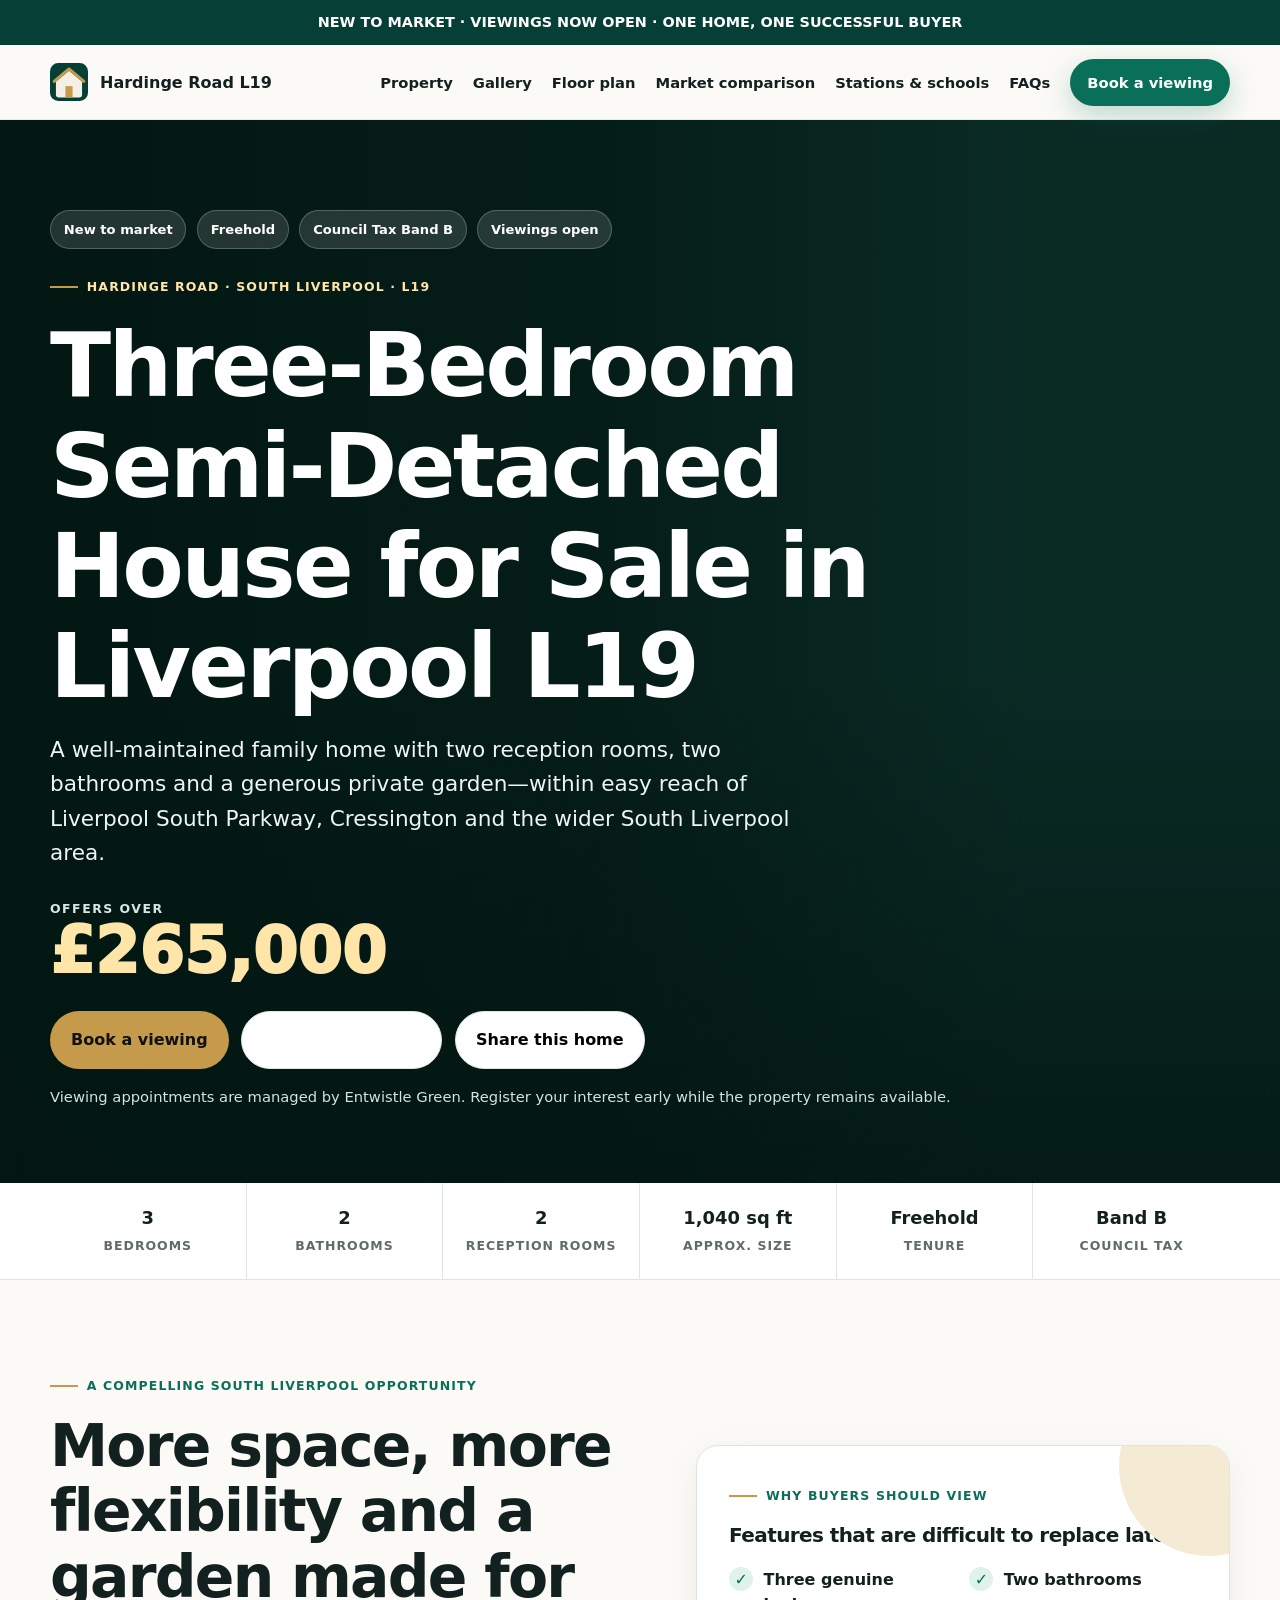
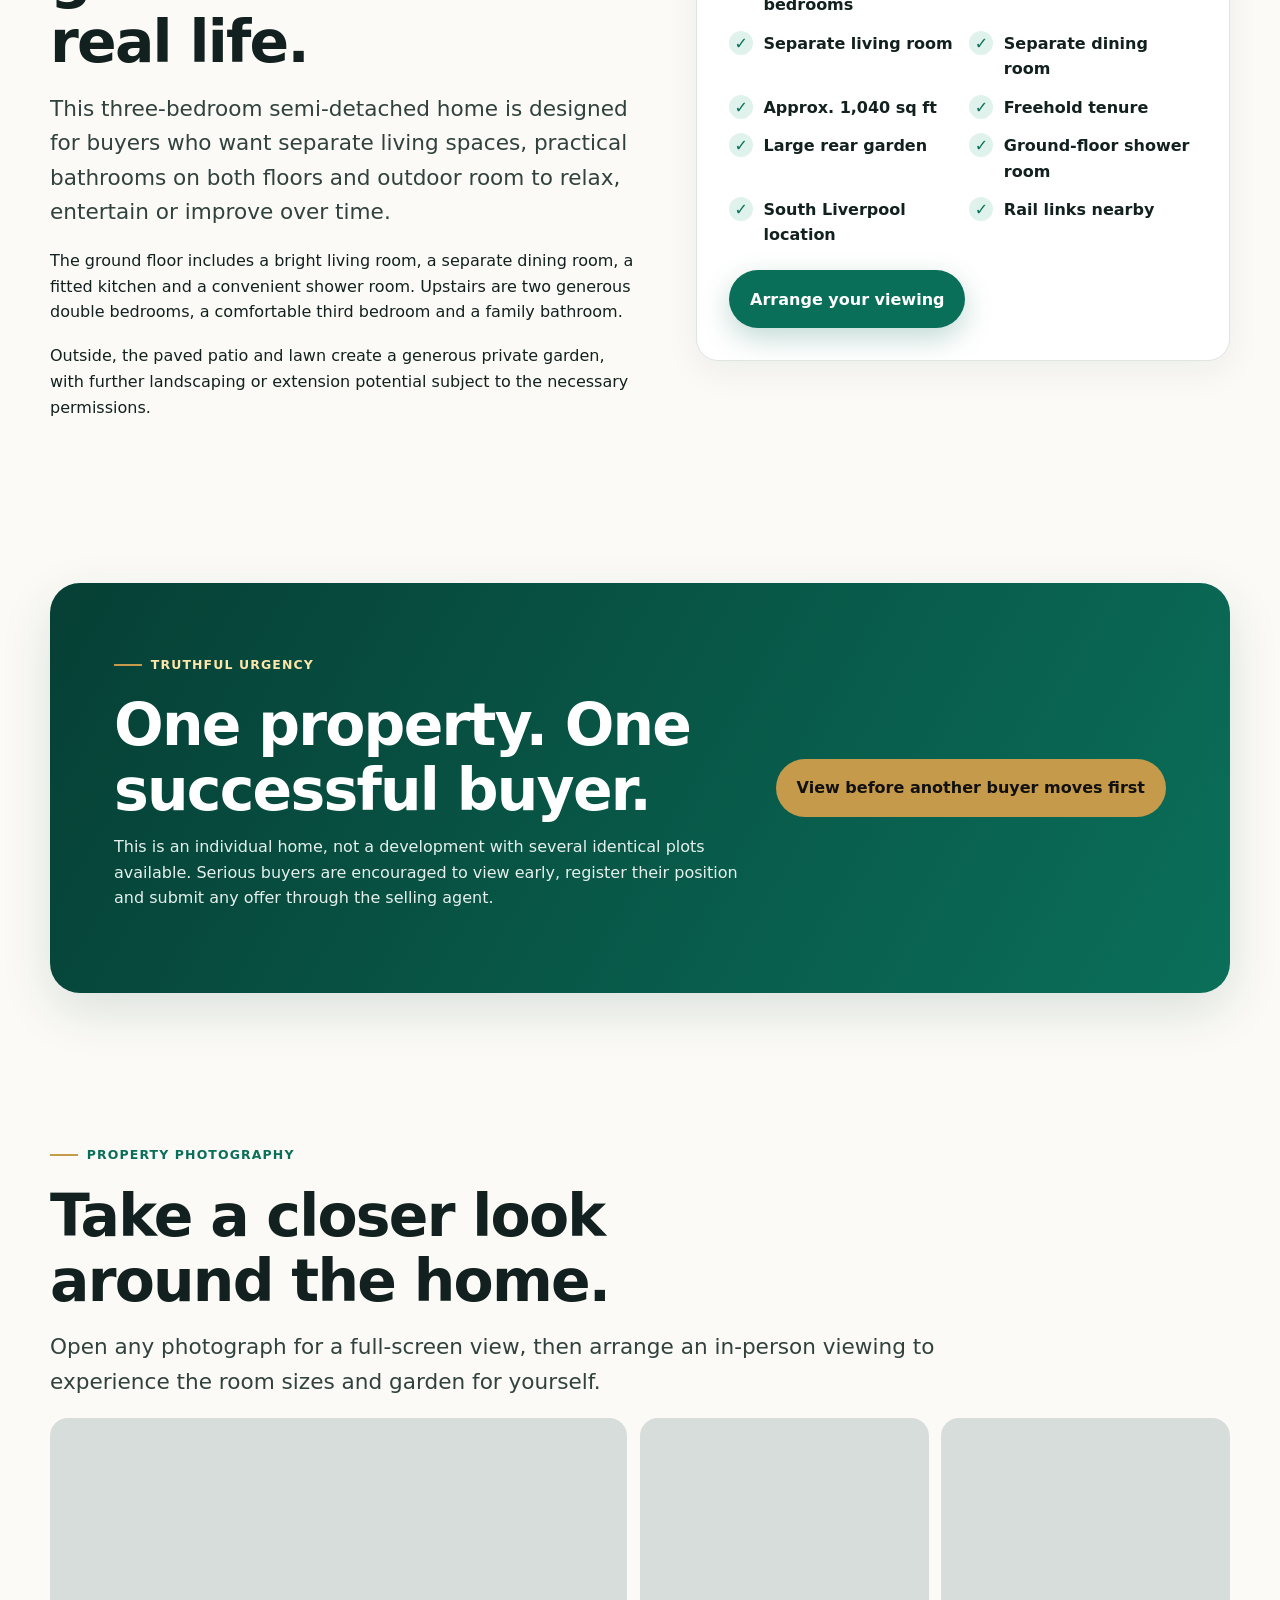
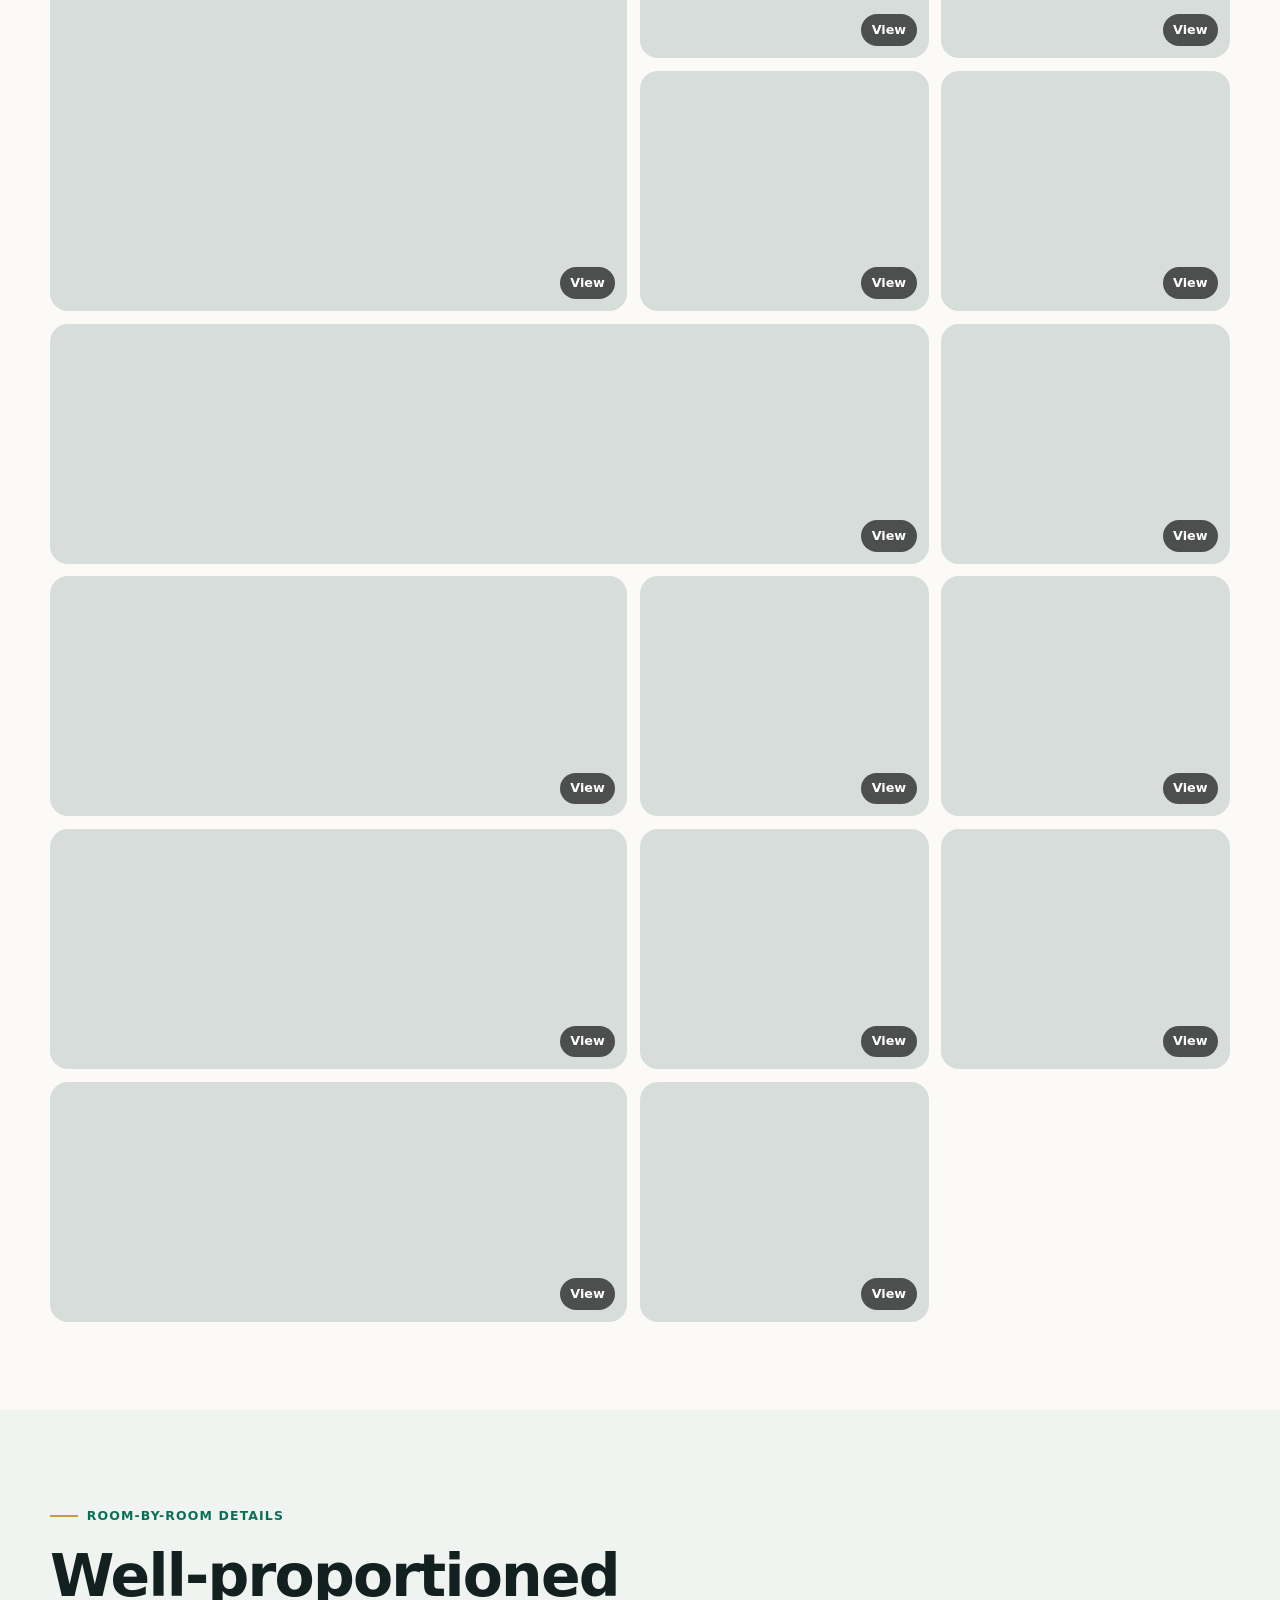
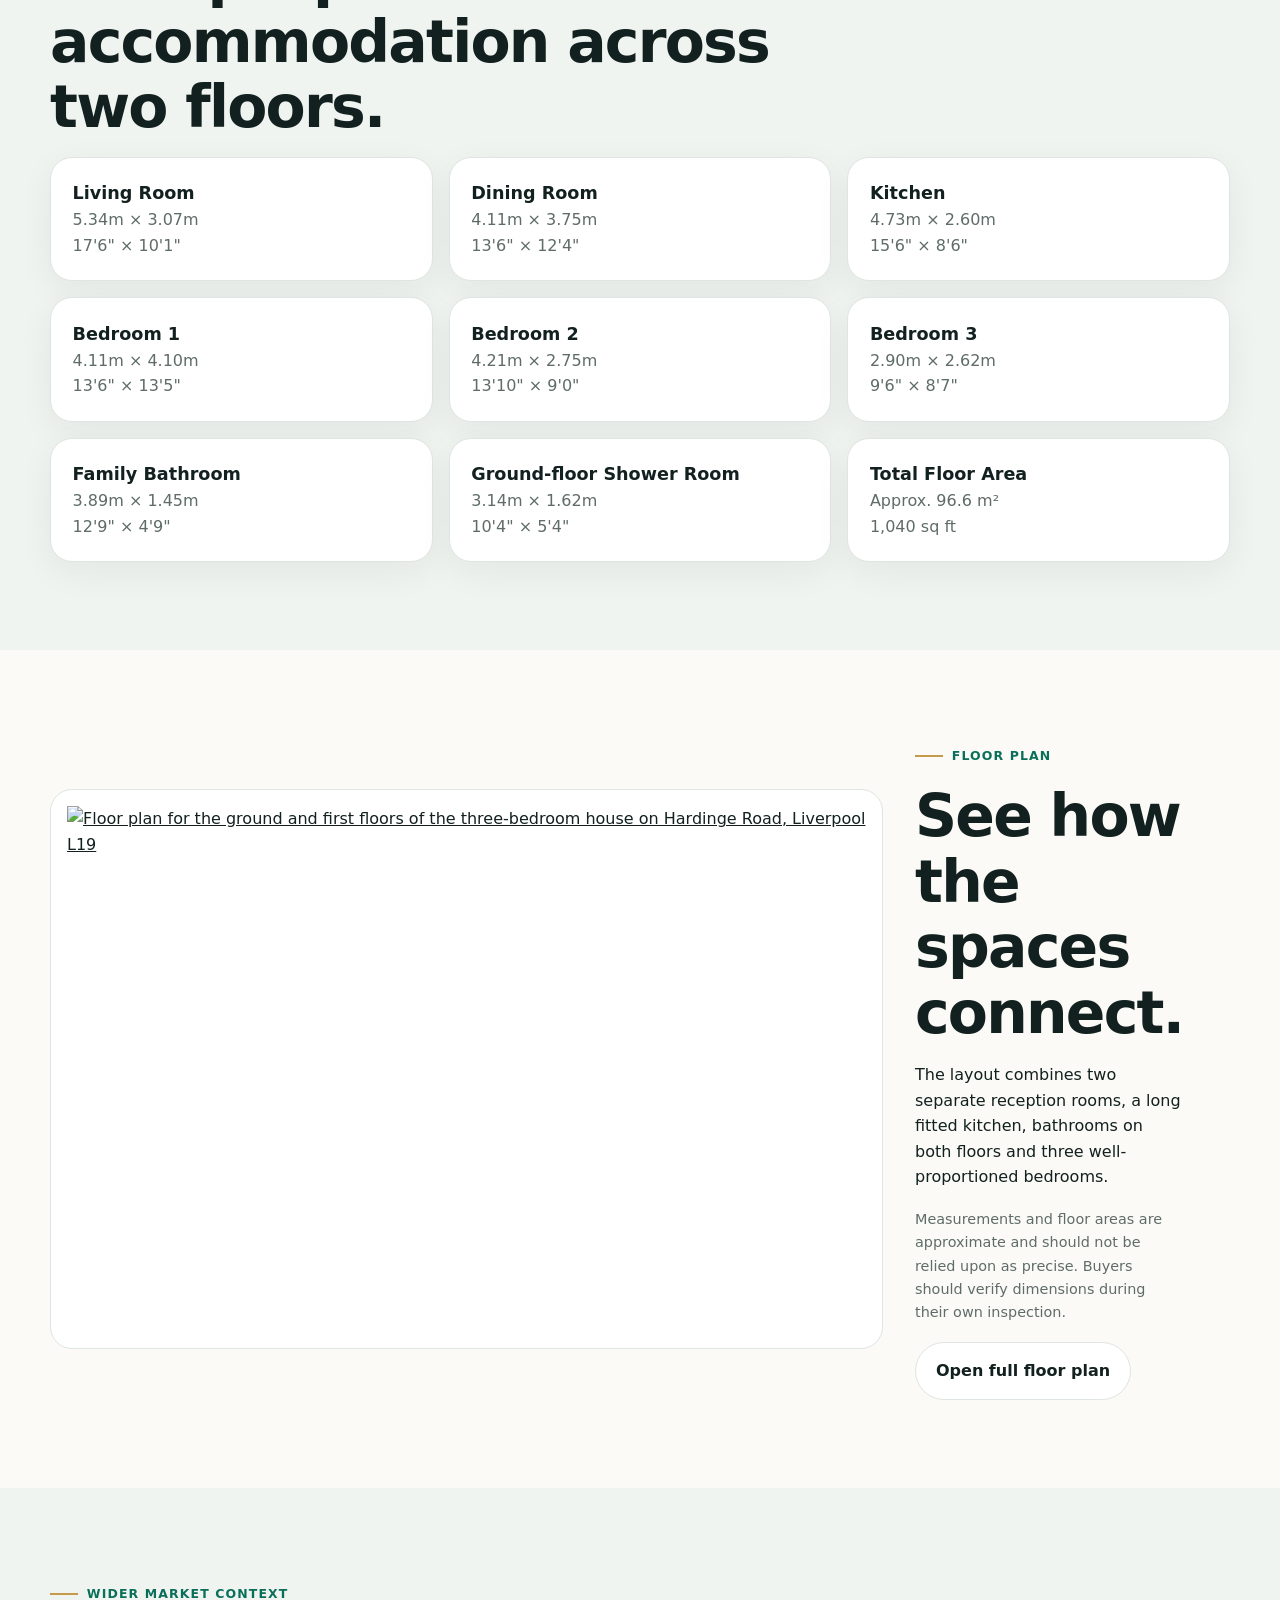
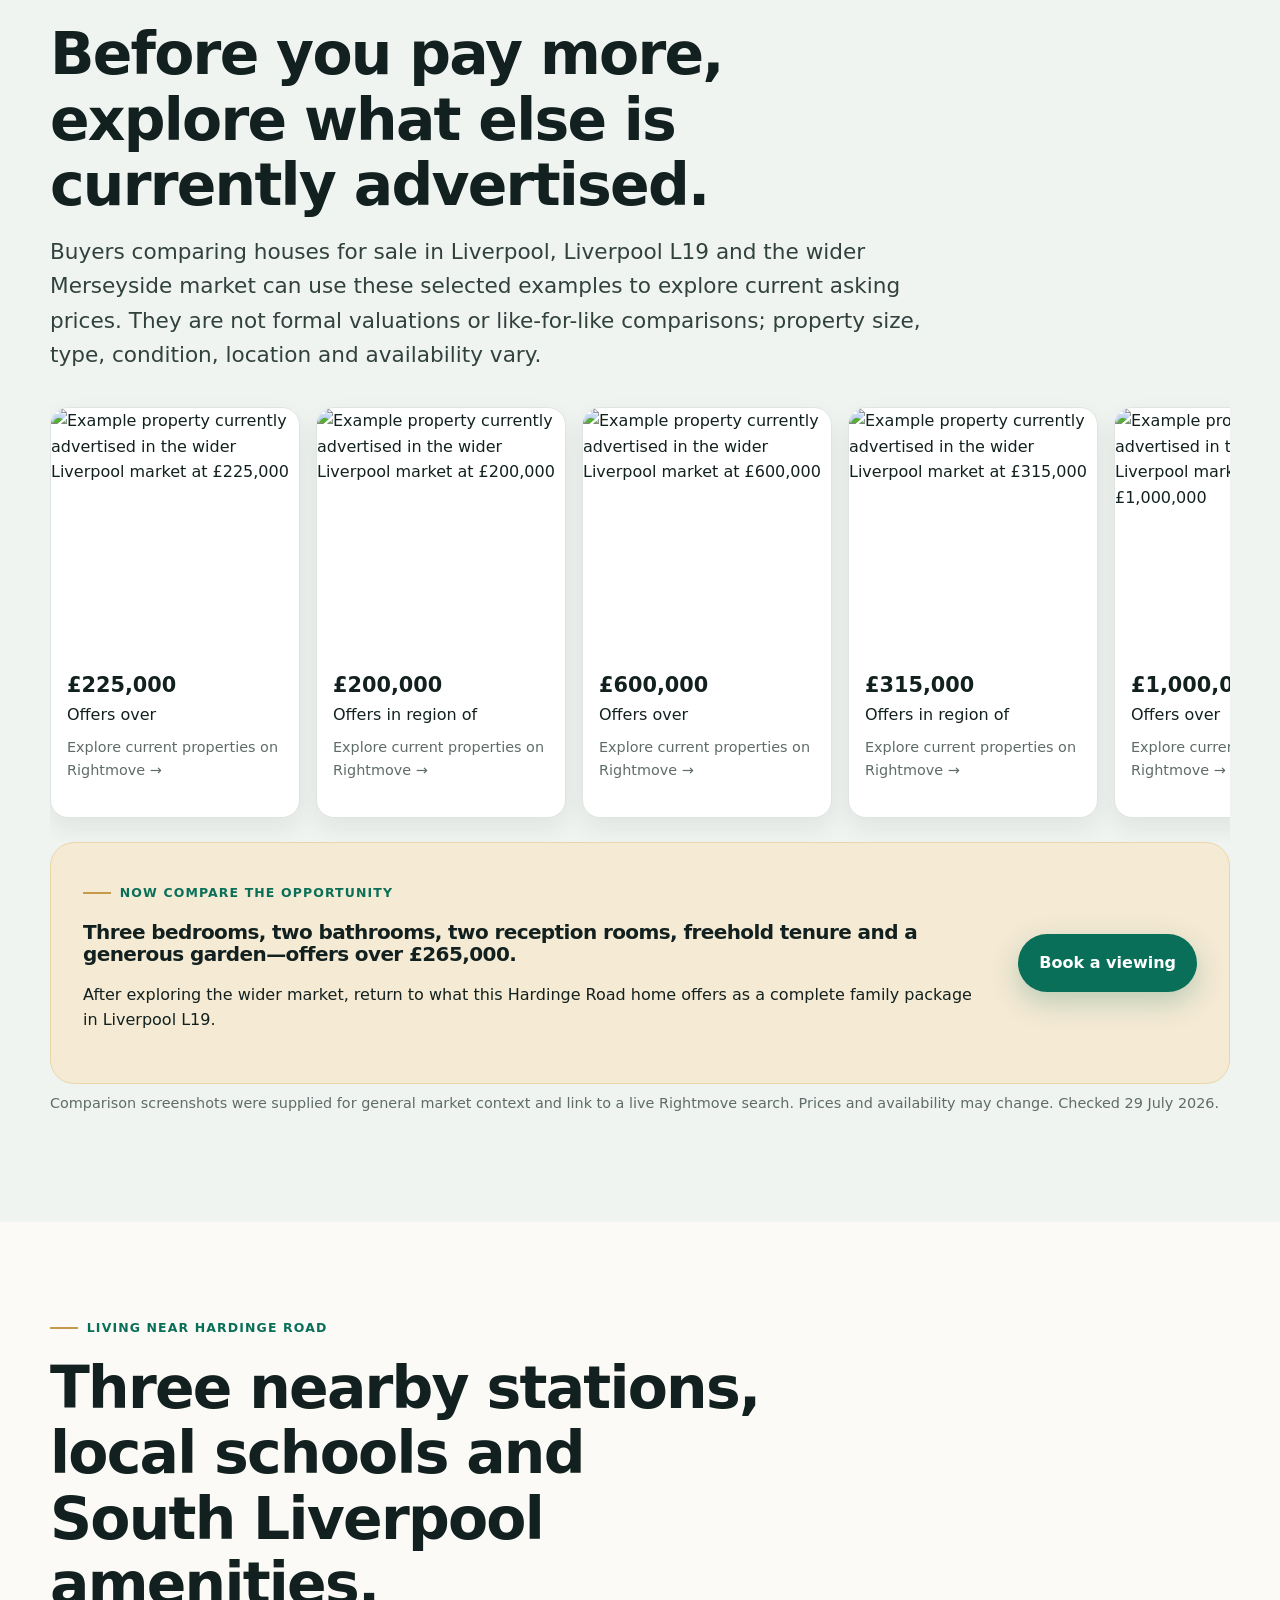
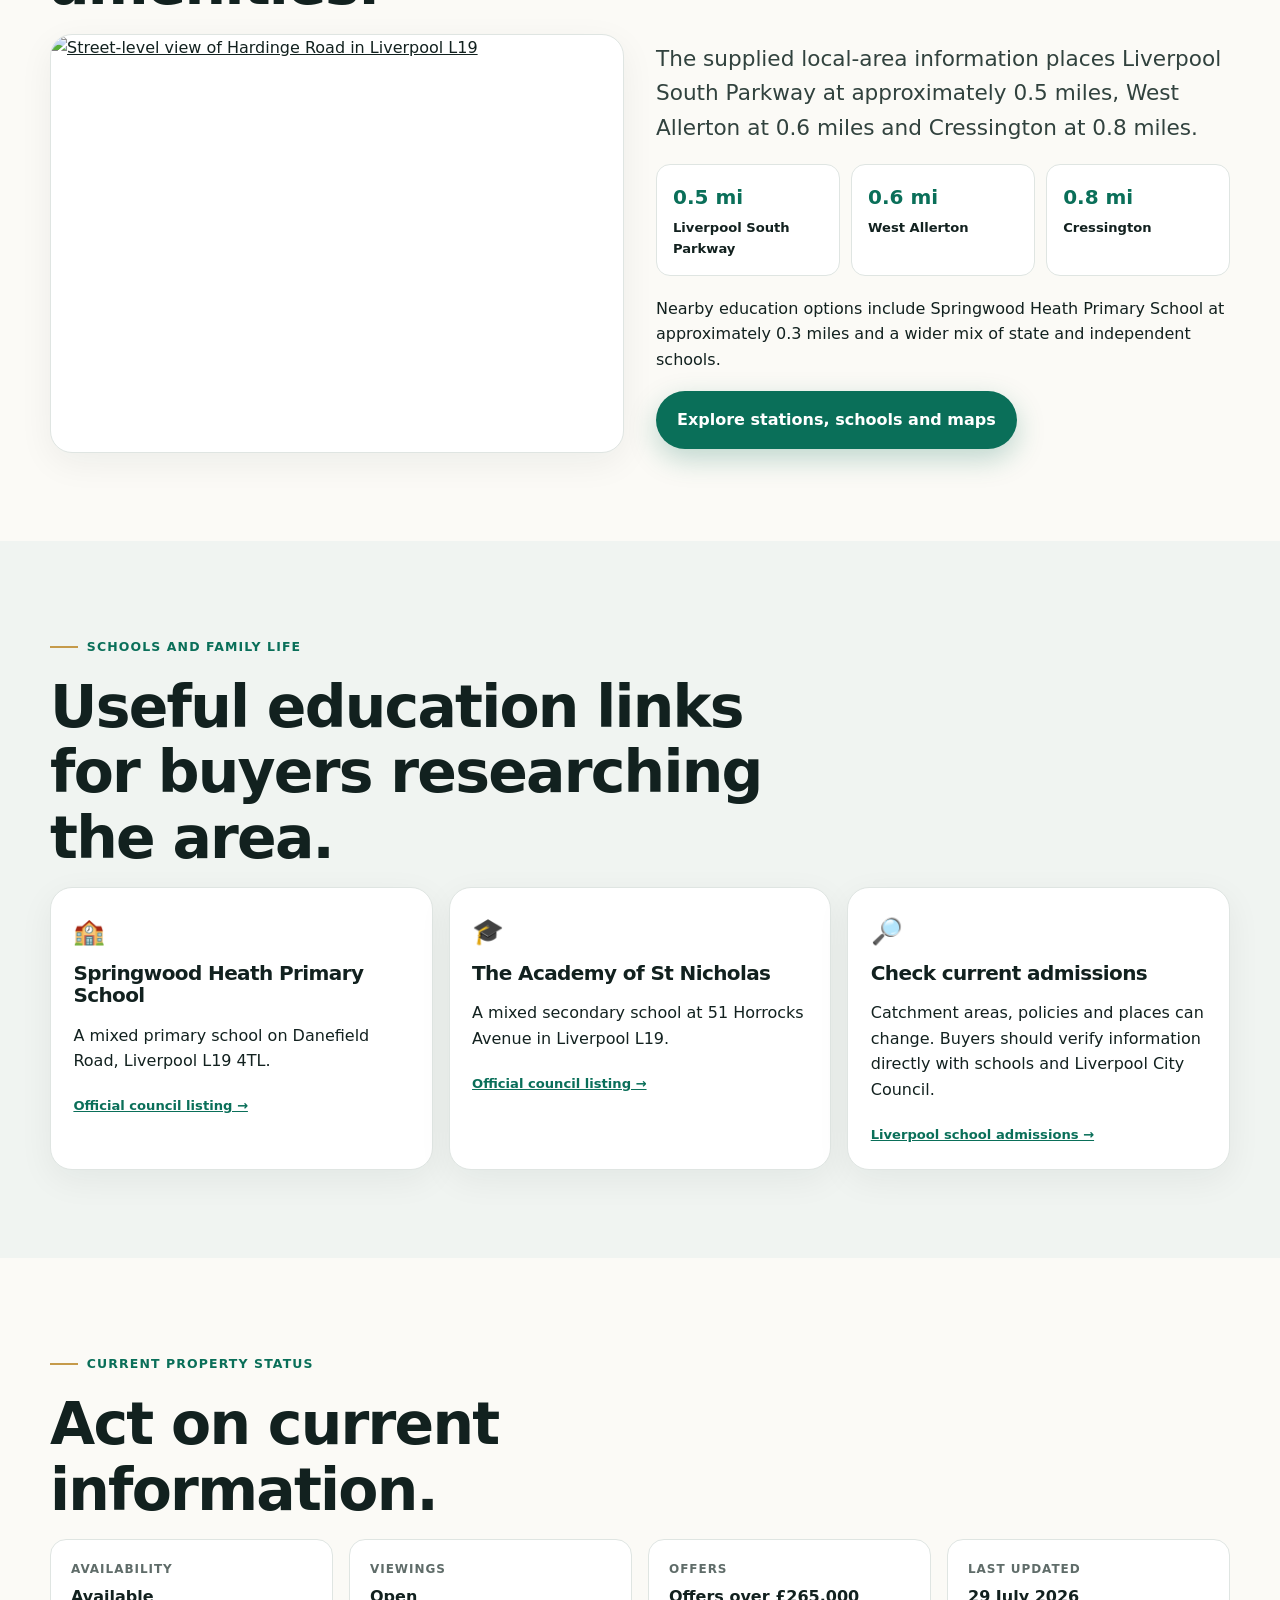
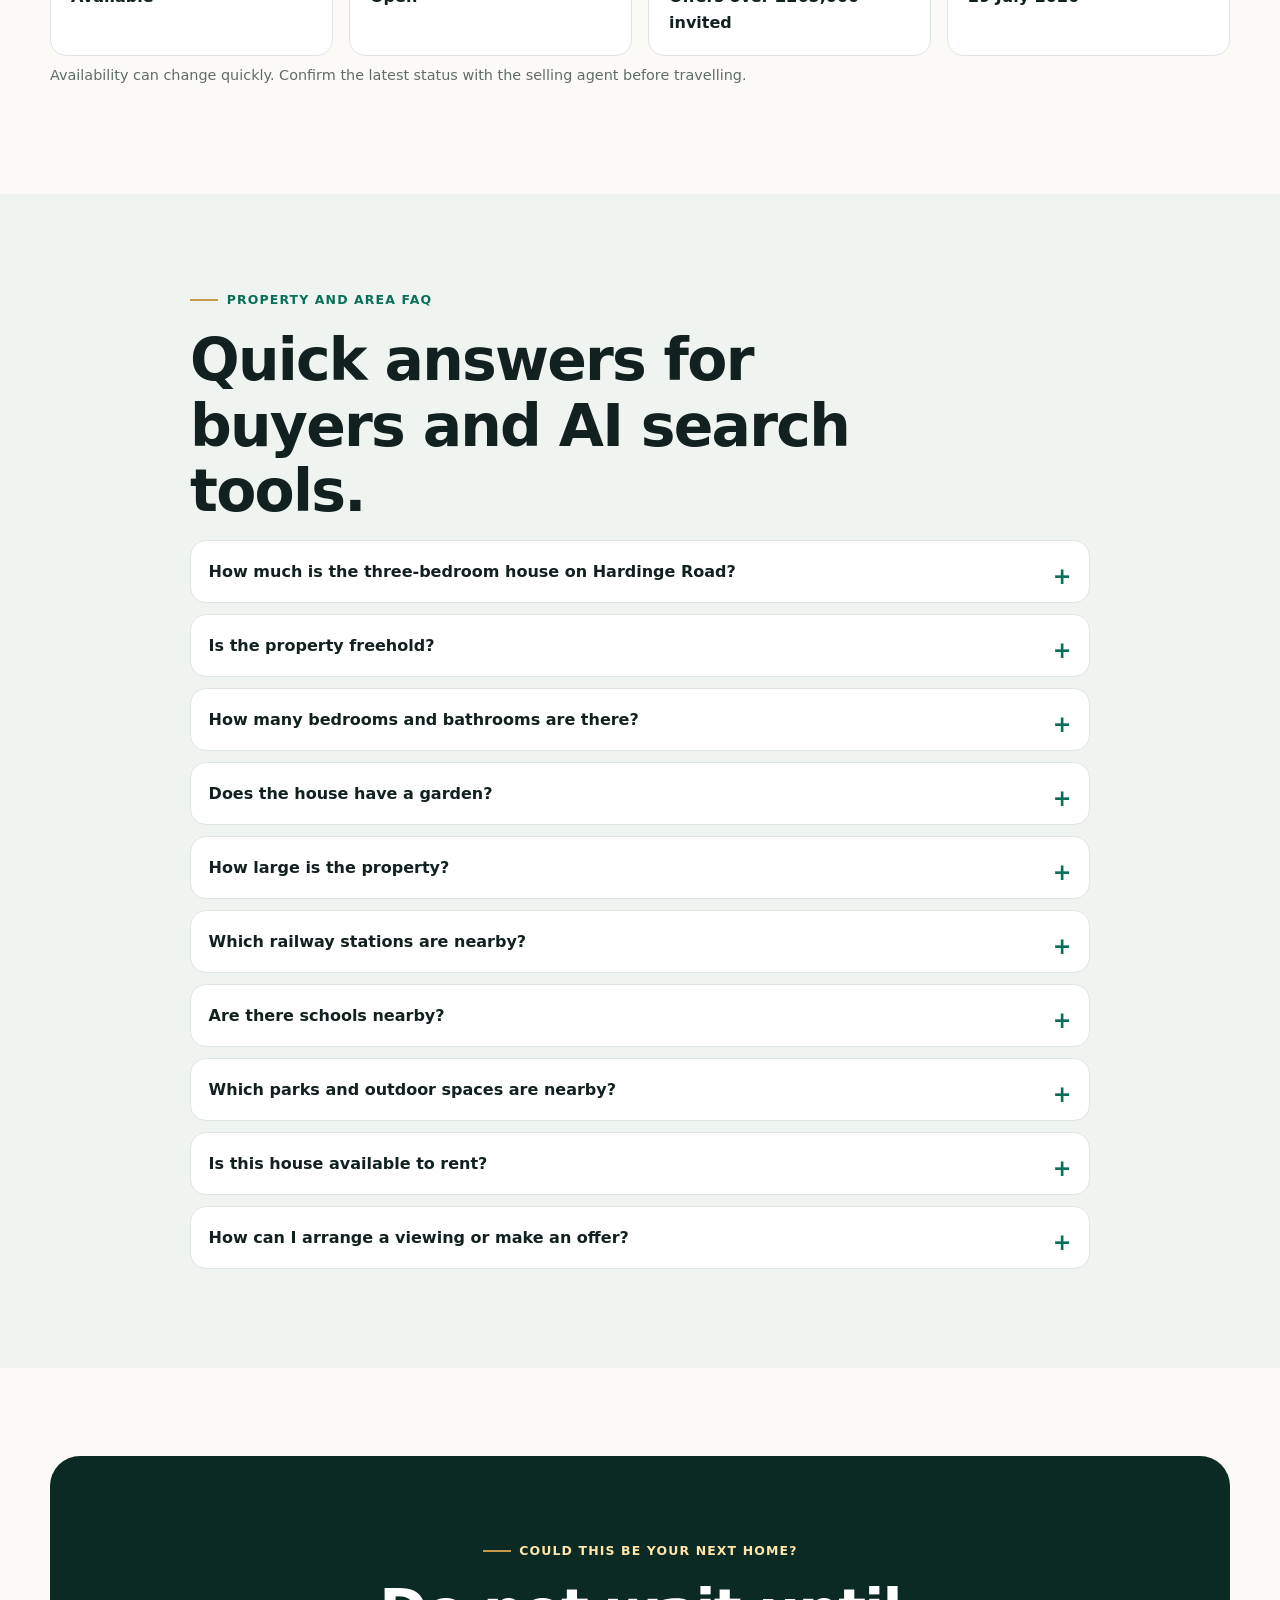
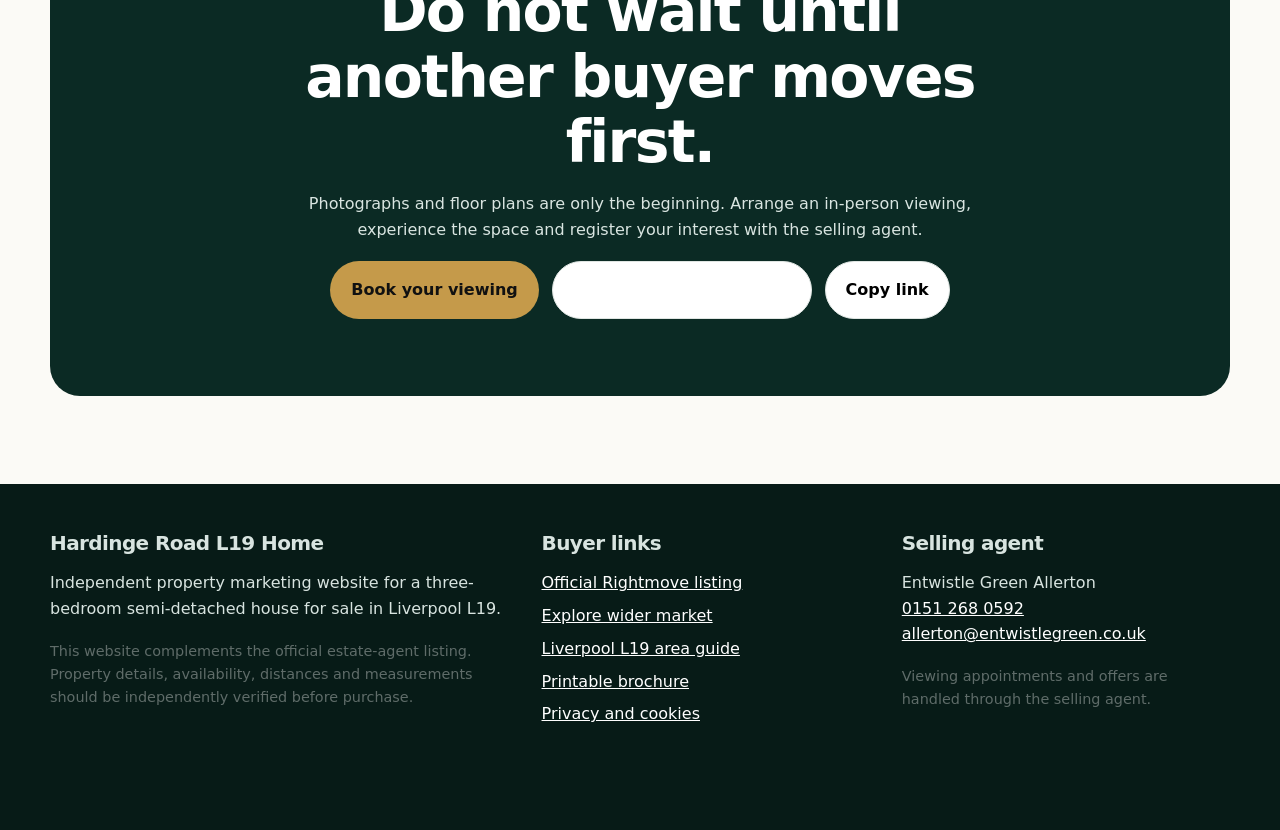
==== commit 68f736f3: "Add files via upload" ====
--- a/index.html
+++ b/index.html
@@ -532,6 +532,10 @@
 <a class="market-card" data-event="comparison_click" data-label="£1,795,000" href="https://www.rightmove.co.uk/property-for-sale/find.html?useLocationIdentifier=true&amp;locationIdentifier=REGION%5E1867&amp;maxPrice=20000000&amp;propertyTypes=detached%2Csemi-detached%2Cterraced&amp;_includeSSTC=on&amp;sortType=18&amp;channel=BUY&amp;transactionType=BUY&amp;displayLocationIdentifier=Allerton&amp;radius=10.0&amp;keywords=hardinge+road" rel="noopener external" target="_blank">
 <img alt="Example property currently advertised in the wider Liverpool market at £1,795,000" decoding="async" height="320" loading="lazy" src="assets/images/liverpool-property-market-example-10.webp" width="390"/>
 <div class="market-copy"><strong>£1,795,000</strong><span>Current listing example</span><p class="small">Explore current properties on Rightmove →</p></div>
+</a>
+<a class="market-card" data-event="comparison_click" data-label="Explore premium listings" href="https://www.rightmove.co.uk/property-for-sale/find.html?useLocationIdentifier=true&amp;locationIdentifier=REGION%5E1867&amp;maxPrice=20000000&amp;propertyTypes=detached%2Csemi-detached%2Cterraced&amp;_includeSSTC=on&amp;sortType=18&amp;channel=BUY&amp;transactionType=BUY&amp;displayLocationIdentifier=Allerton&amp;radius=10.0&amp;keywords=hardinge+road" rel="noopener external" target="_blank">
+<img alt="Premium detached property example from the wider Liverpool market search" decoding="async" height="768" loading="lazy" src="assets/images/liverpool-property-market-example-11.webp" width="1024"/>
+<div class="market-copy"><strong>Explore more</strong><span>Premium market example</span><p class="small">View current properties on Rightmove →</p></div>
 </a></div>
 <div class="compare-highlight">
 <div>
@@ -544,7 +548,7 @@
 <p class="small">Comparison screenshots were supplied for general market context and link to a live Rightmove search. Prices and availability may change. Checked 29 July 2026.</p>
 </div>
 </section>
-<section class="section" id="location"><div class="container"><p class="eyebrow">Living near Hardinge Road</p><h2>Three nearby stations, local schools and South Liverpool amenities.</h2><div class="location-grid"><div class="image-card card"><a href="area-guide.html#road-view"><img alt="Street-level view of Hardinge Road in Liverpool L19" height="612" loading="lazy" src="assets/images/hardinge-road-street-view.webp" width="1363"/></a><div class="media-caption"><strong>Explore the road and local area</strong><span>Road video, maps, schools, stations, parks and amenities</span></div></div><div><p class="lead">The supplied local-area information places Liverpool South Parkway at approximately 0.5 miles, West Allerton at 0.6 miles and Cressington at 0.8 miles.</p><div class="compact-stations"><div><strong>0.5 mi</strong><span>Liverpool South Parkway</span></div><div><strong>0.6 mi</strong><span>West Allerton</span></div><div><strong>0.8 mi</strong><span>Cressington</span></div></div><p>Nearby education options include Springwood Heath Primary School at approximately 0.3 miles and a wider mix of state and independent schools.</p><a class="btn btn-primary" href="area-guide.html">Explore stations, schools and maps</a></div></div></div></section>
+<section class="section" id="location"><div class="container"><p class="eyebrow">Living near Hardinge Road</p><h2>Three nearby stations, local schools and South Liverpool amenities.</h2><div class="location-grid"><div class="image-card card"><a href="area-guide.html#road-view"><img alt="Street-level view of Hardinge Road in Liverpool L19" height="621" loading="lazy" src="assets/images/hardinge-road-street-view.webp" width="1045"/></a><div class="media-caption"><strong>Explore the road and local area</strong><span>Road video, maps, schools, stations, parks and amenities</span></div></div><div><p class="lead">The supplied local-area information places Liverpool South Parkway at approximately 0.5 miles, West Allerton at 0.6 miles and Cressington at 0.8 miles.</p><div class="compact-stations"><div><strong>0.5 mi</strong><span>Liverpool South Parkway</span></div><div><strong>0.6 mi</strong><span>West Allerton</span></div><div><strong>0.8 mi</strong><span>Cressington</span></div></div><p>Nearby education options include Springwood Heath Primary School at approximately 0.3 miles and a wider mix of state and independent schools.</p><a class="btn btn-primary" href="area-guide.html">Explore stations, schools and maps</a></div></div></div></section>
 <section class="section section-alt">
 <div class="container">
 <p class="eyebrow">Schools and family life</p>
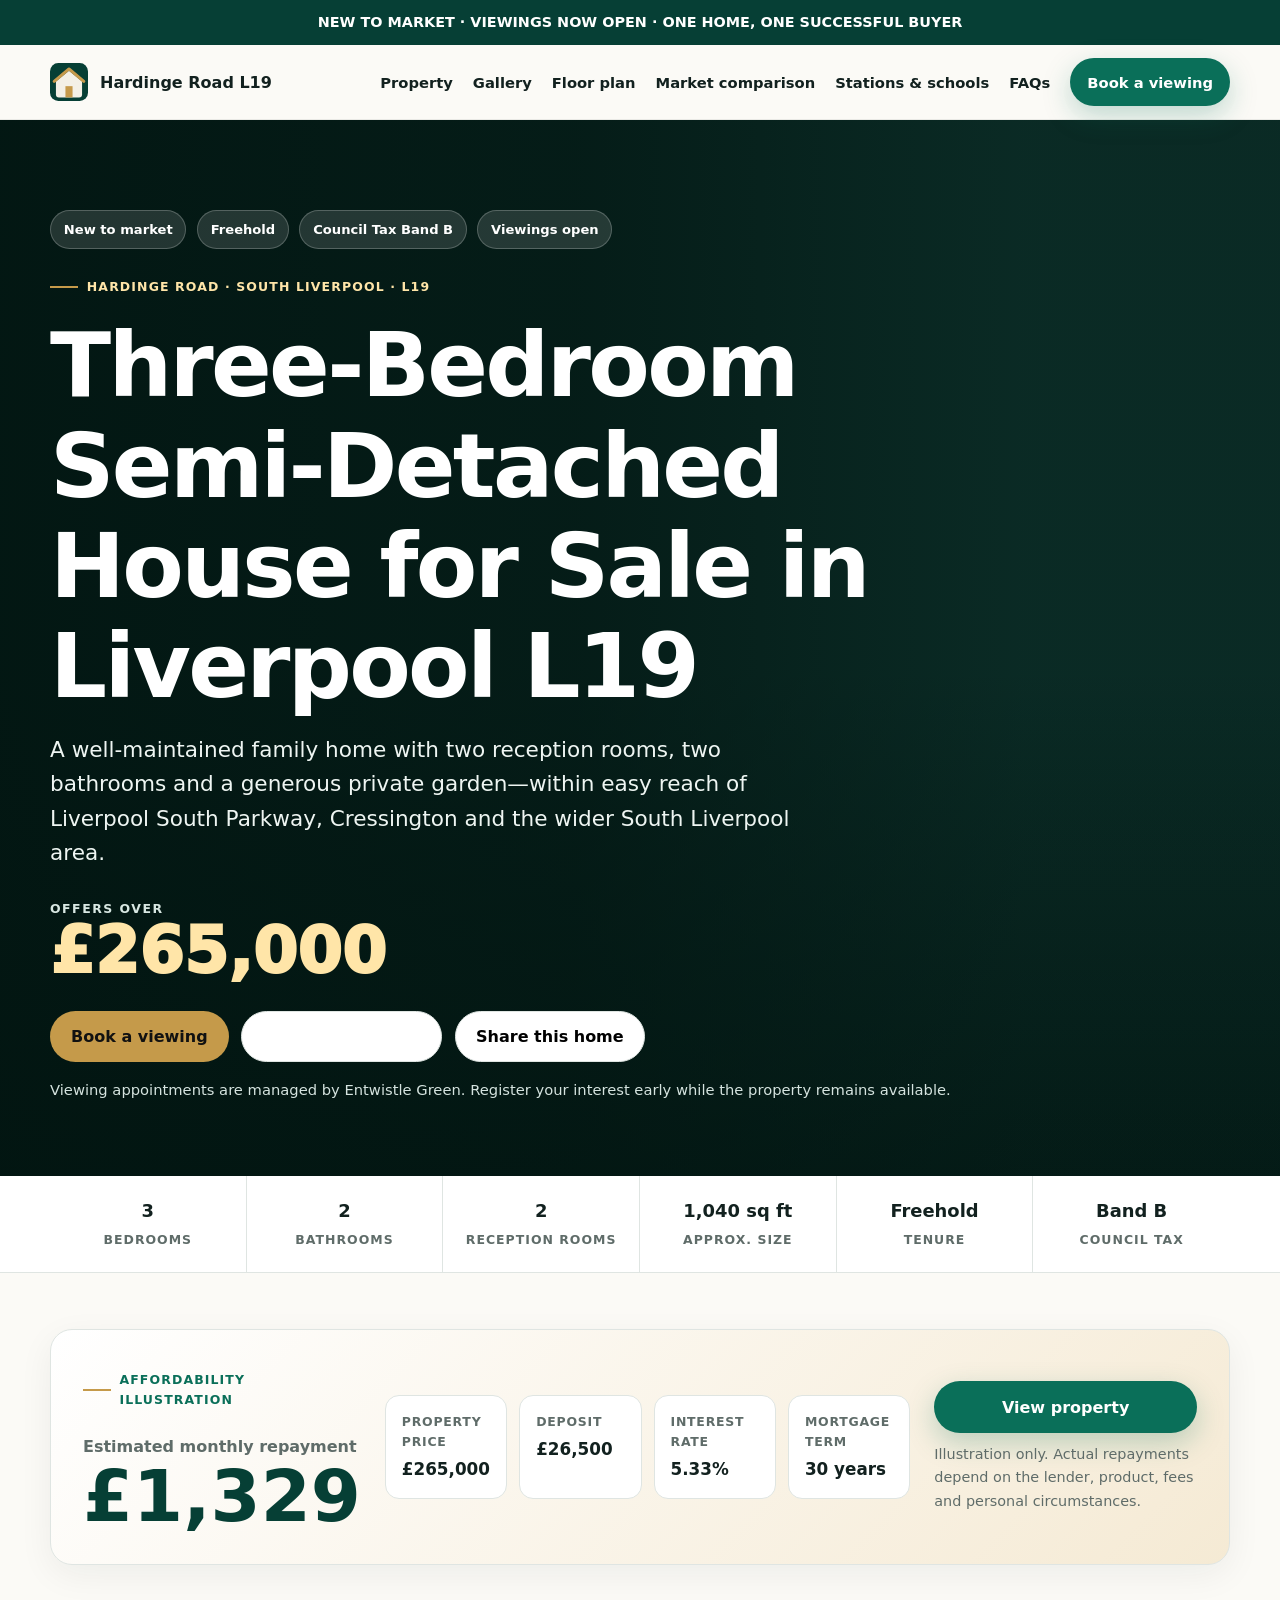
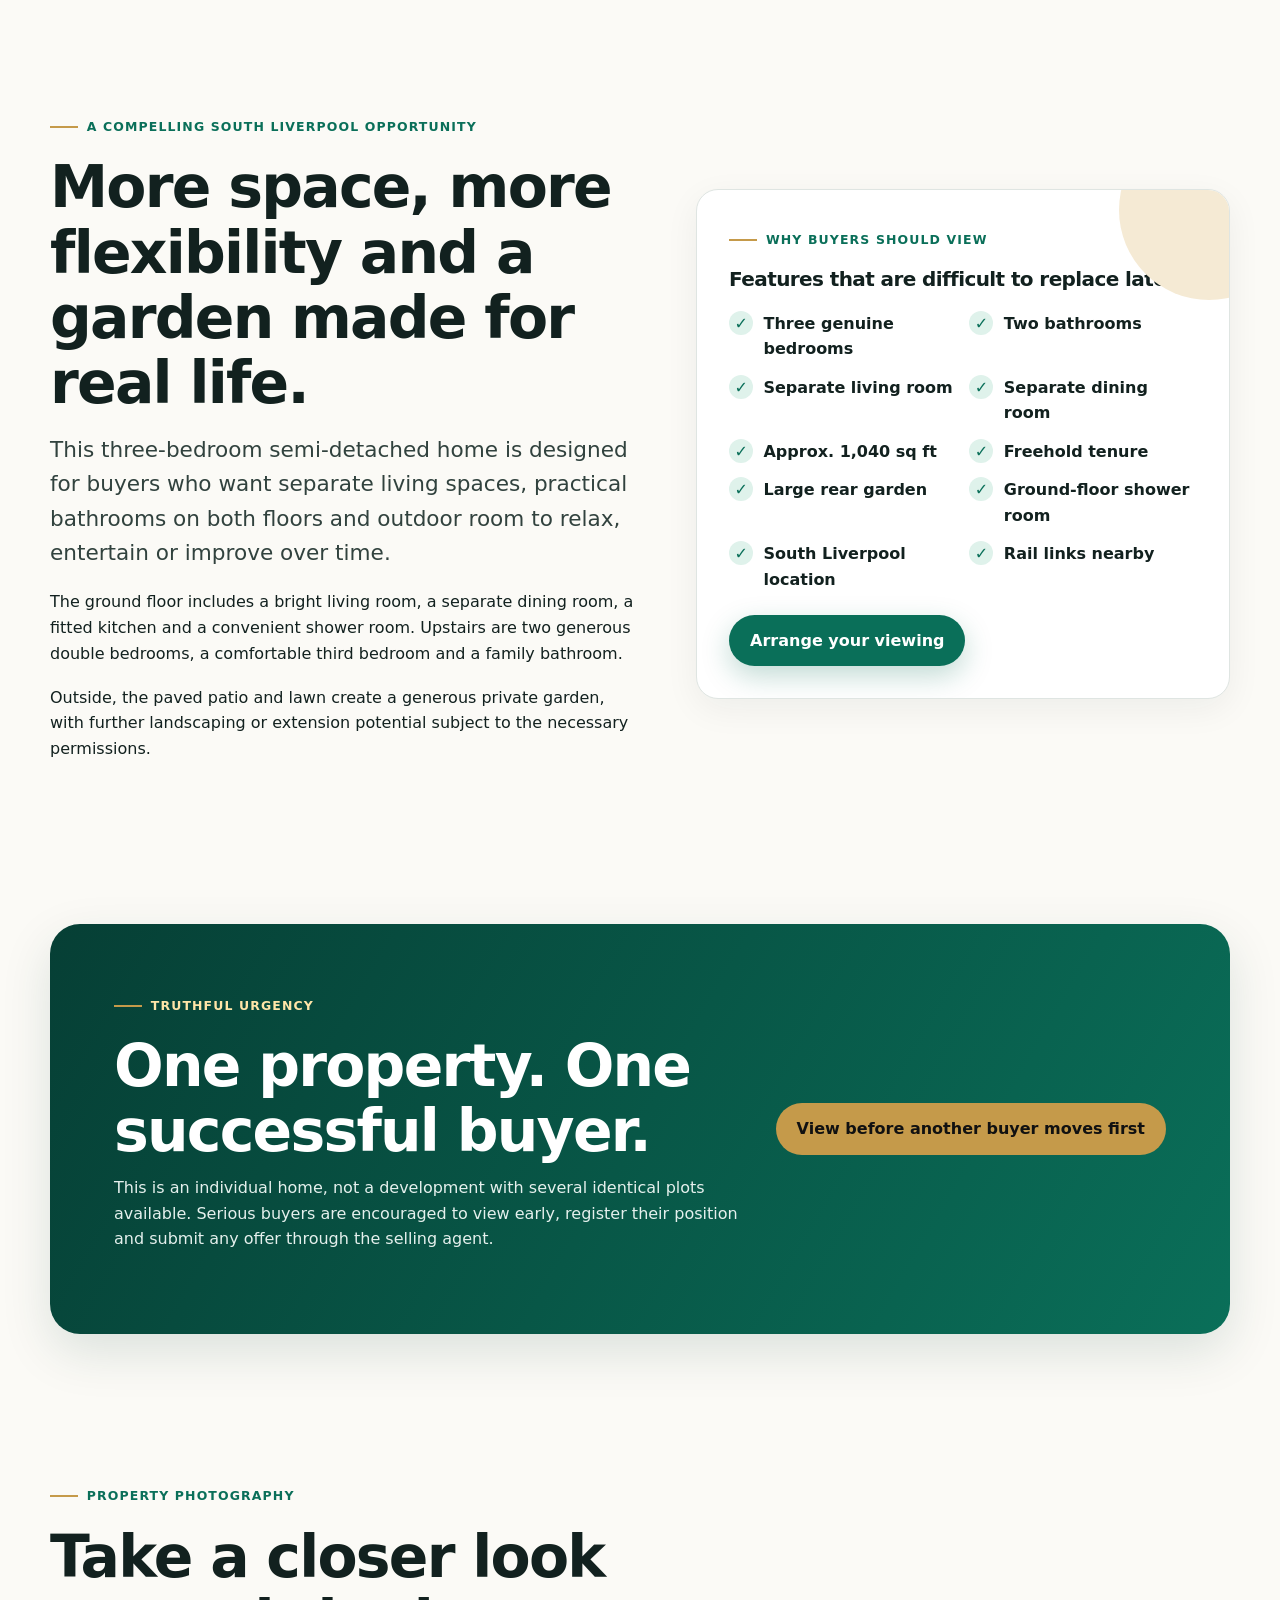
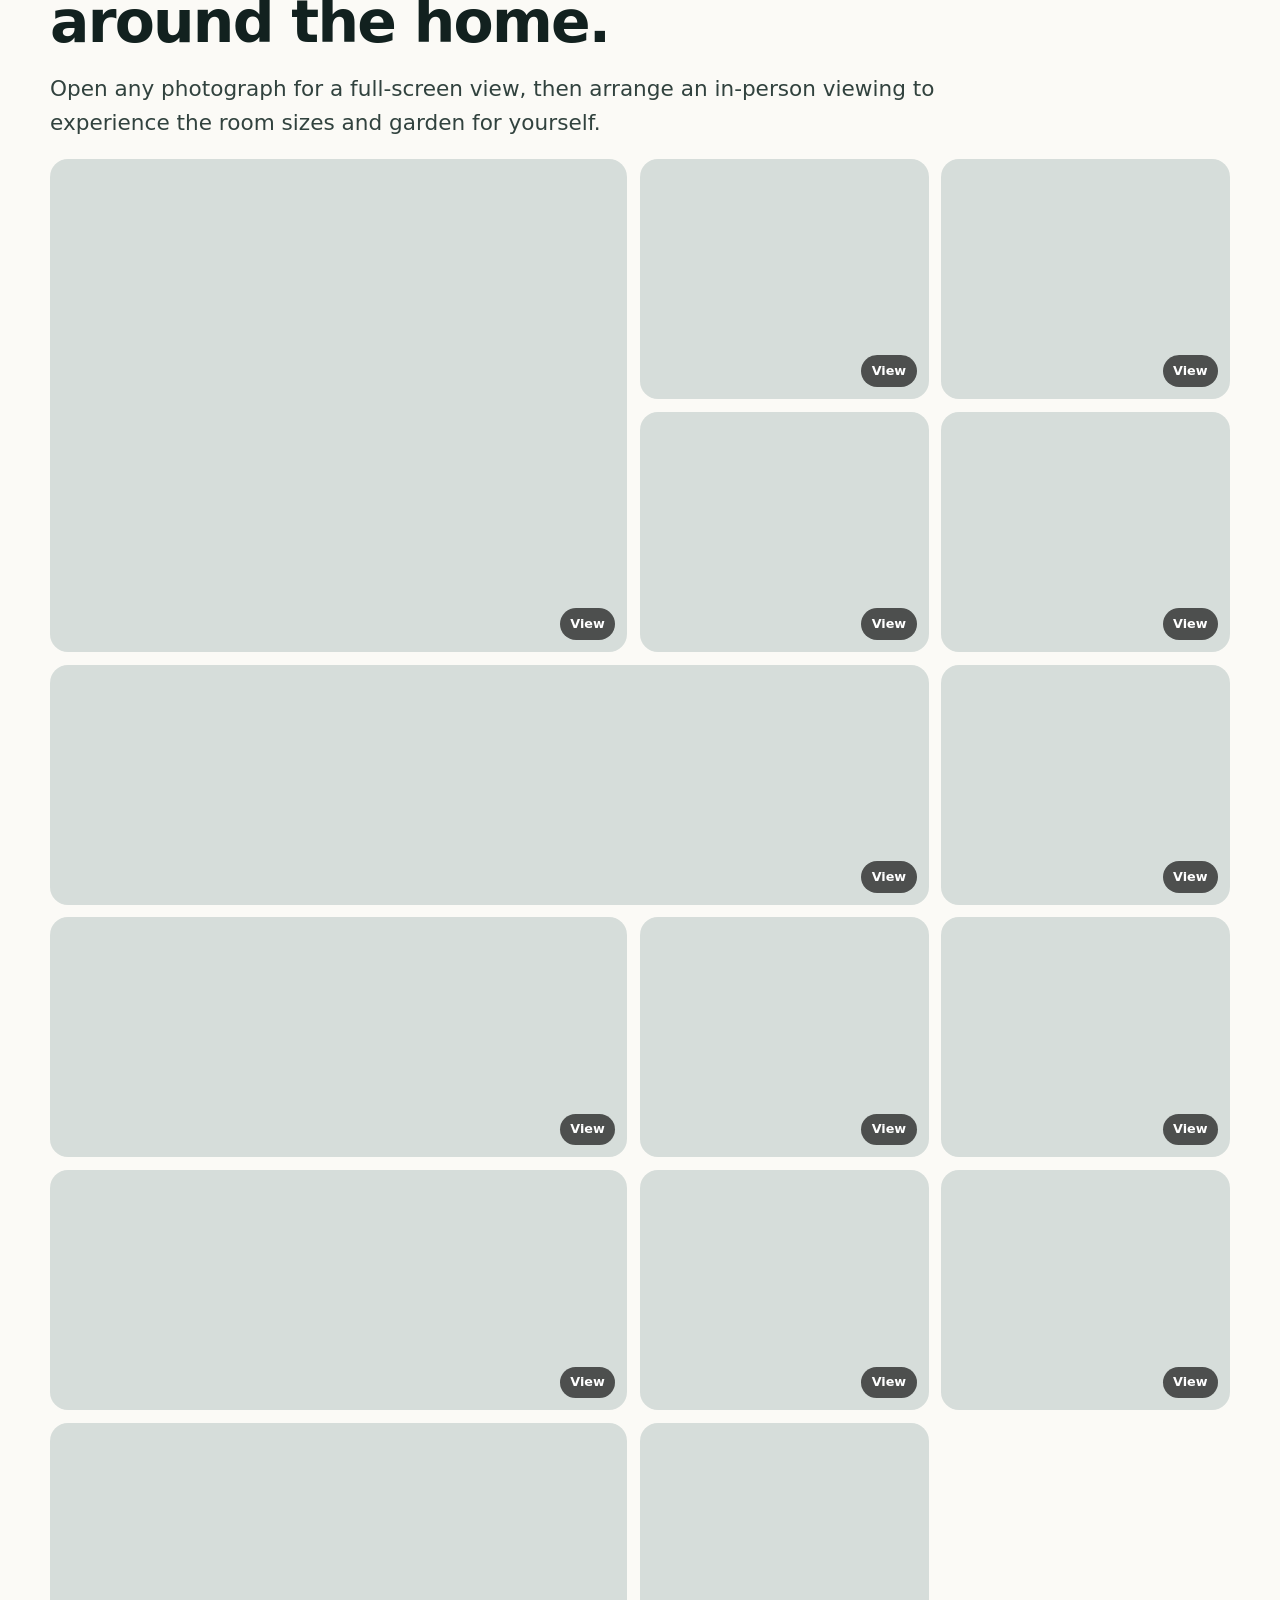
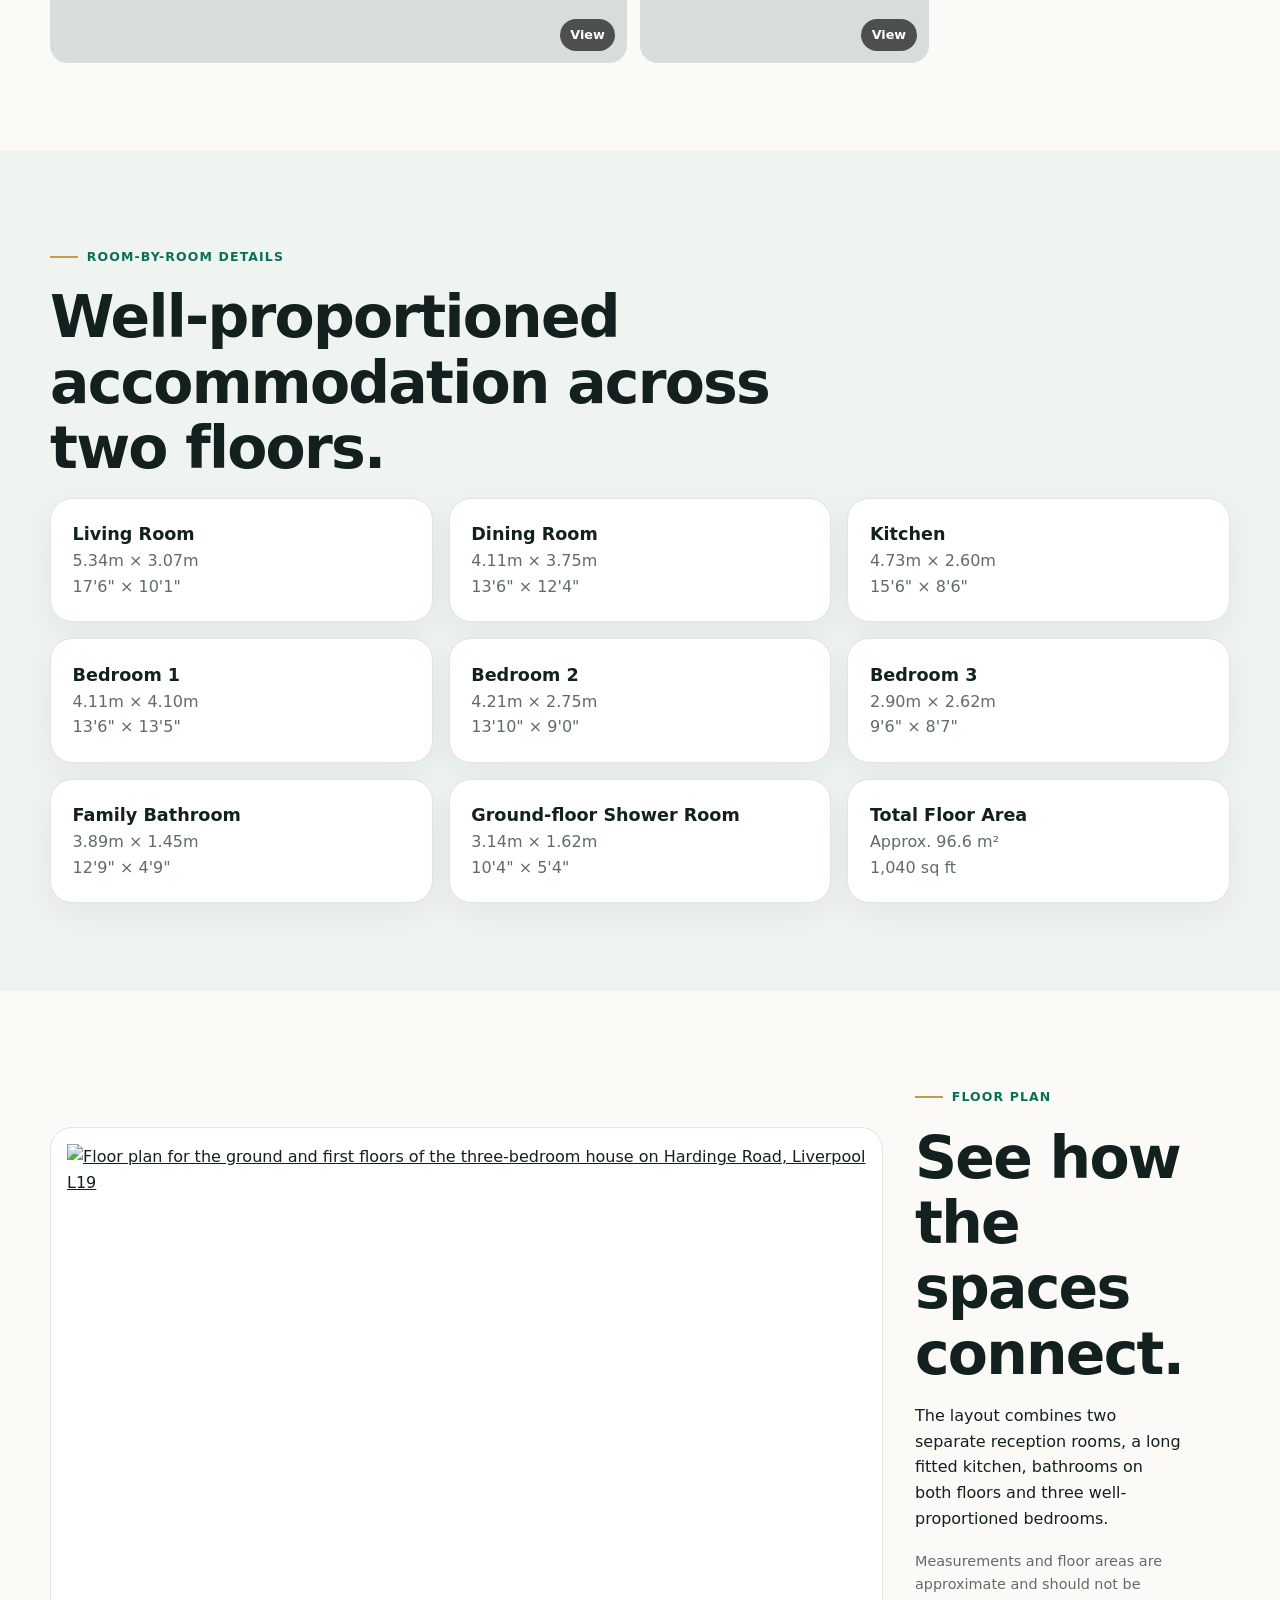
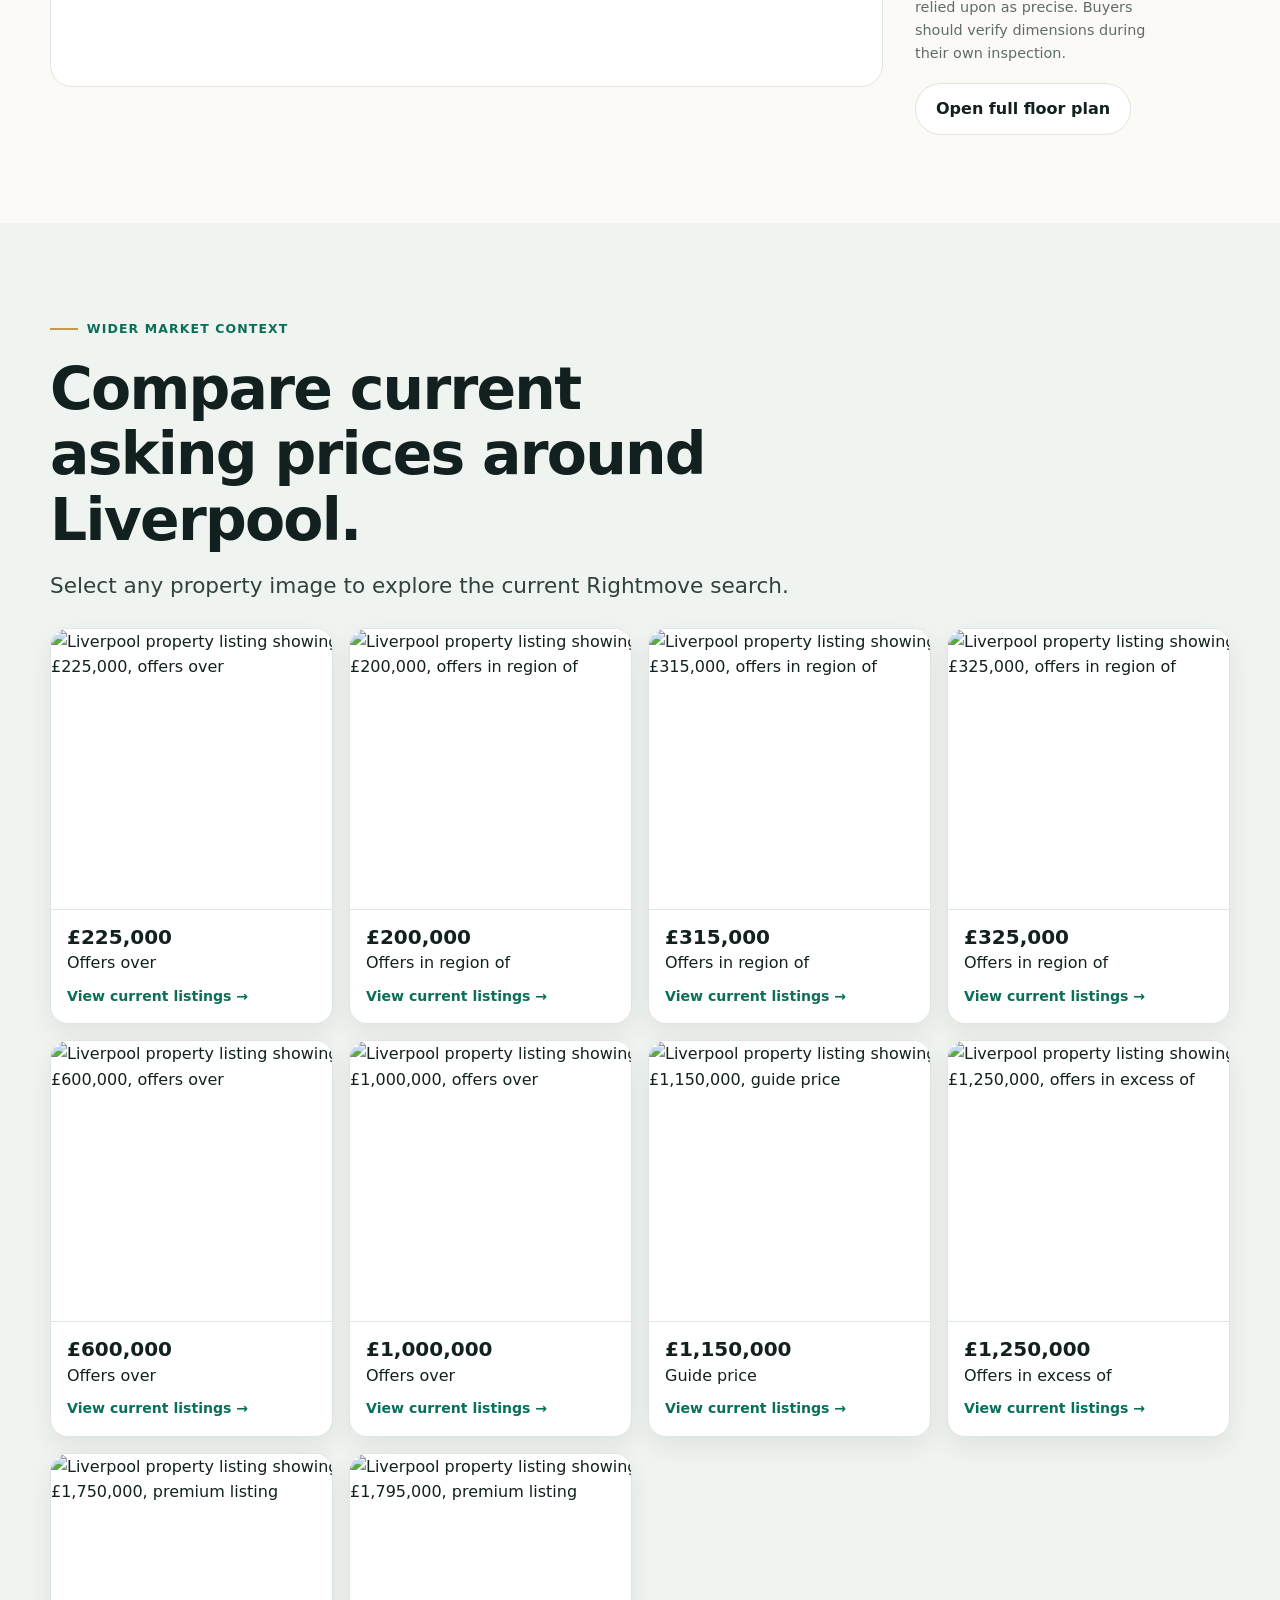
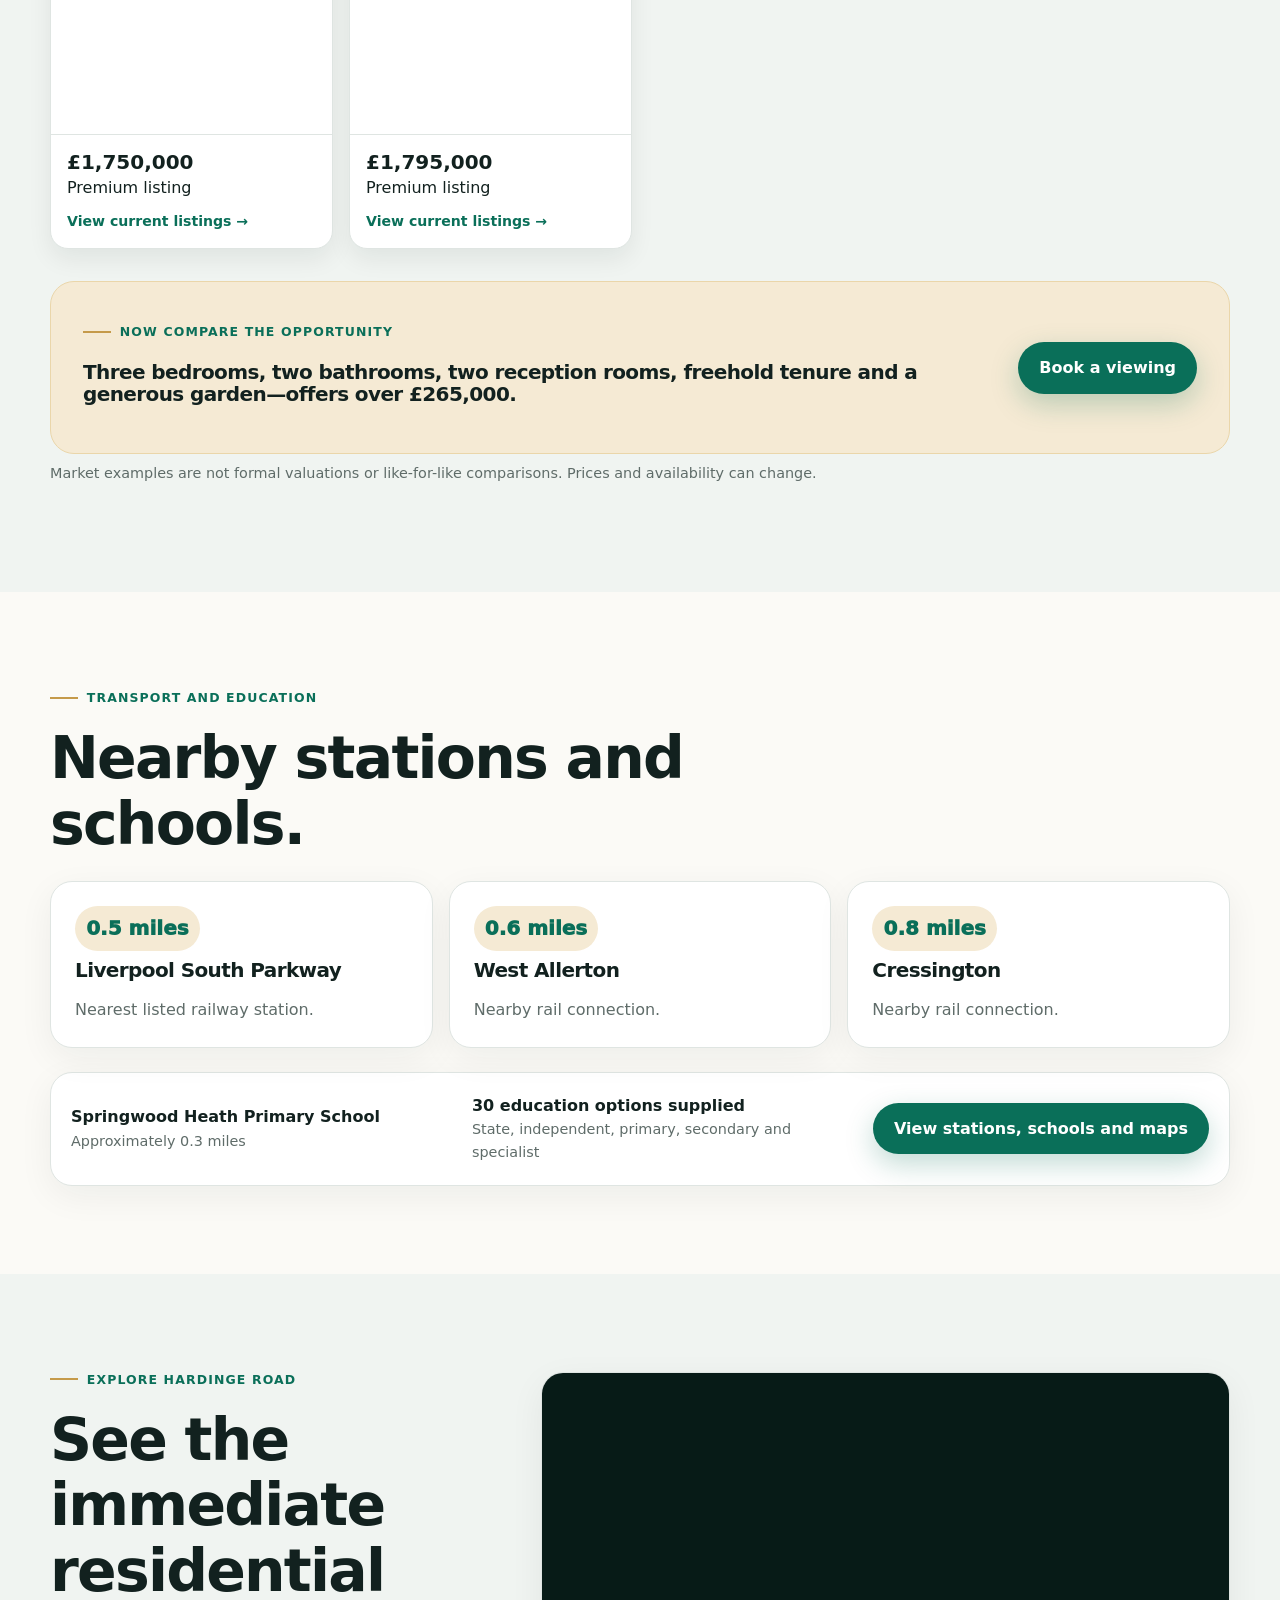
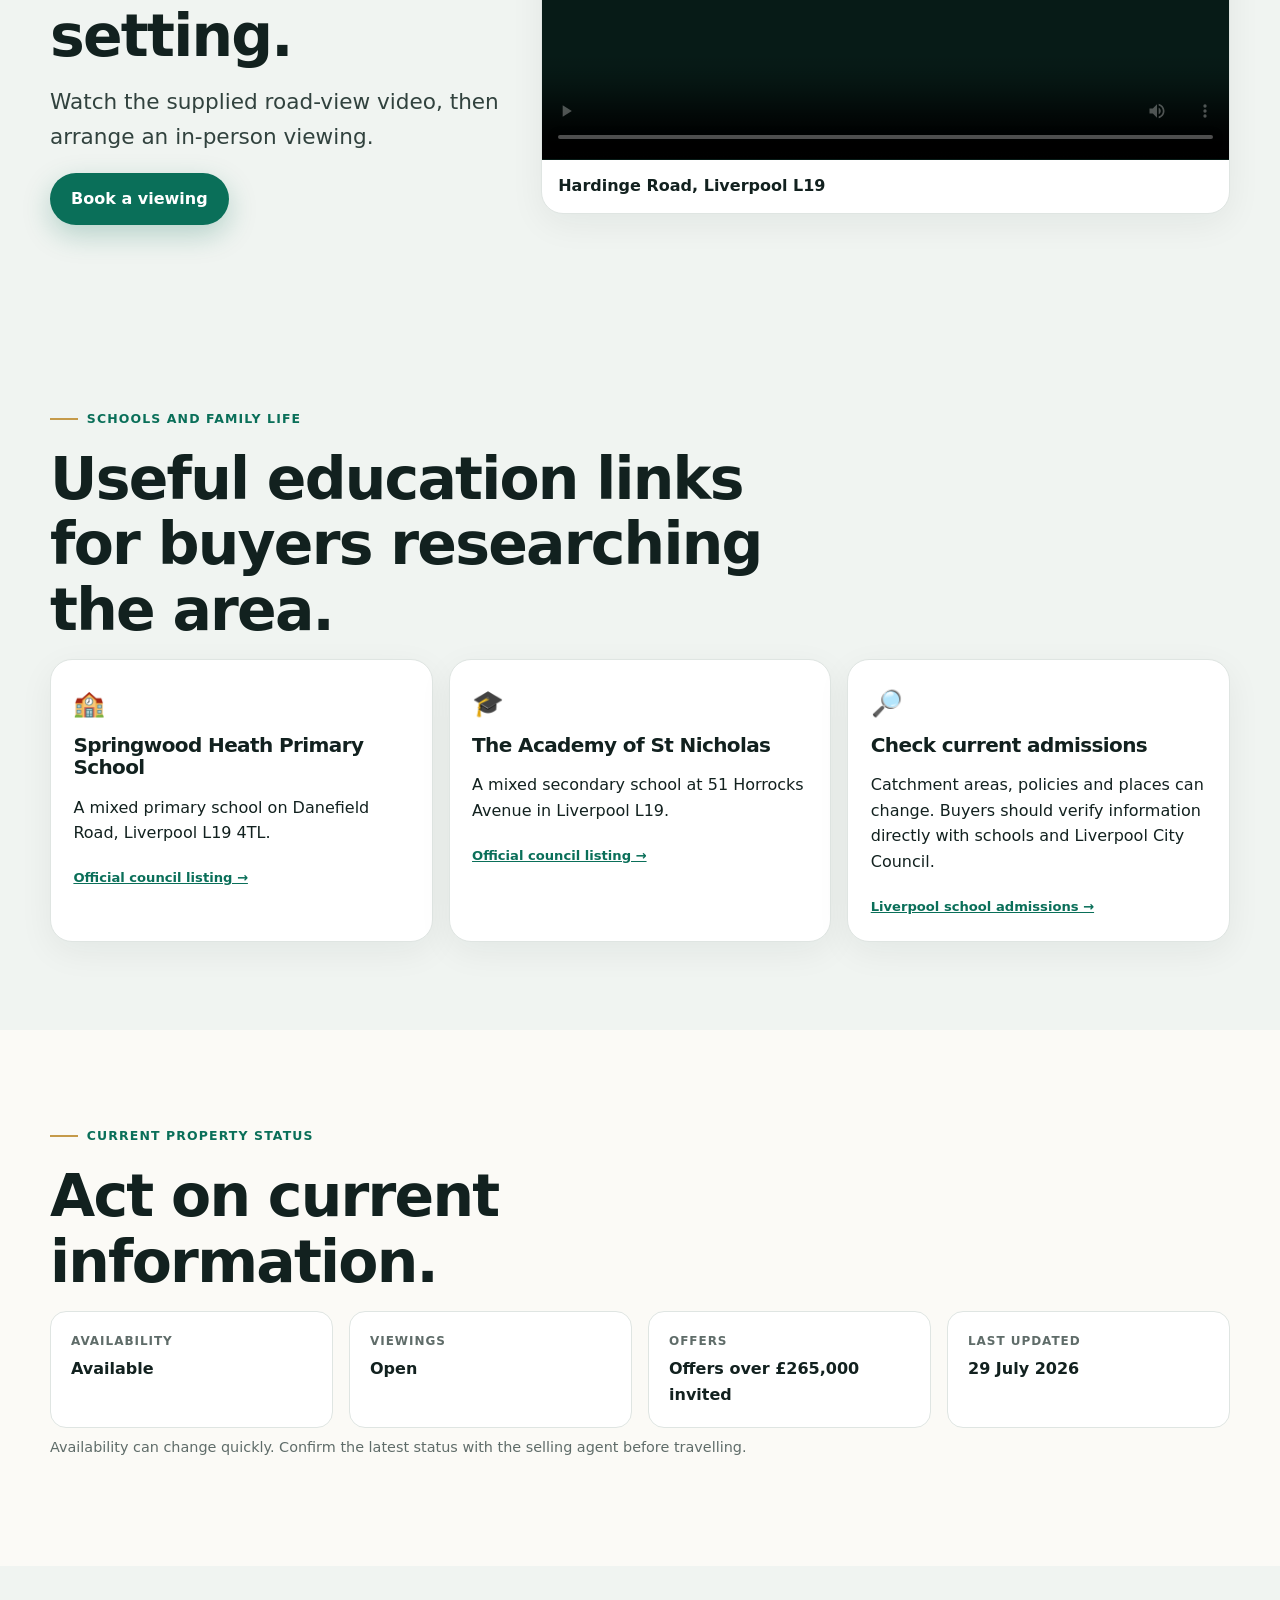
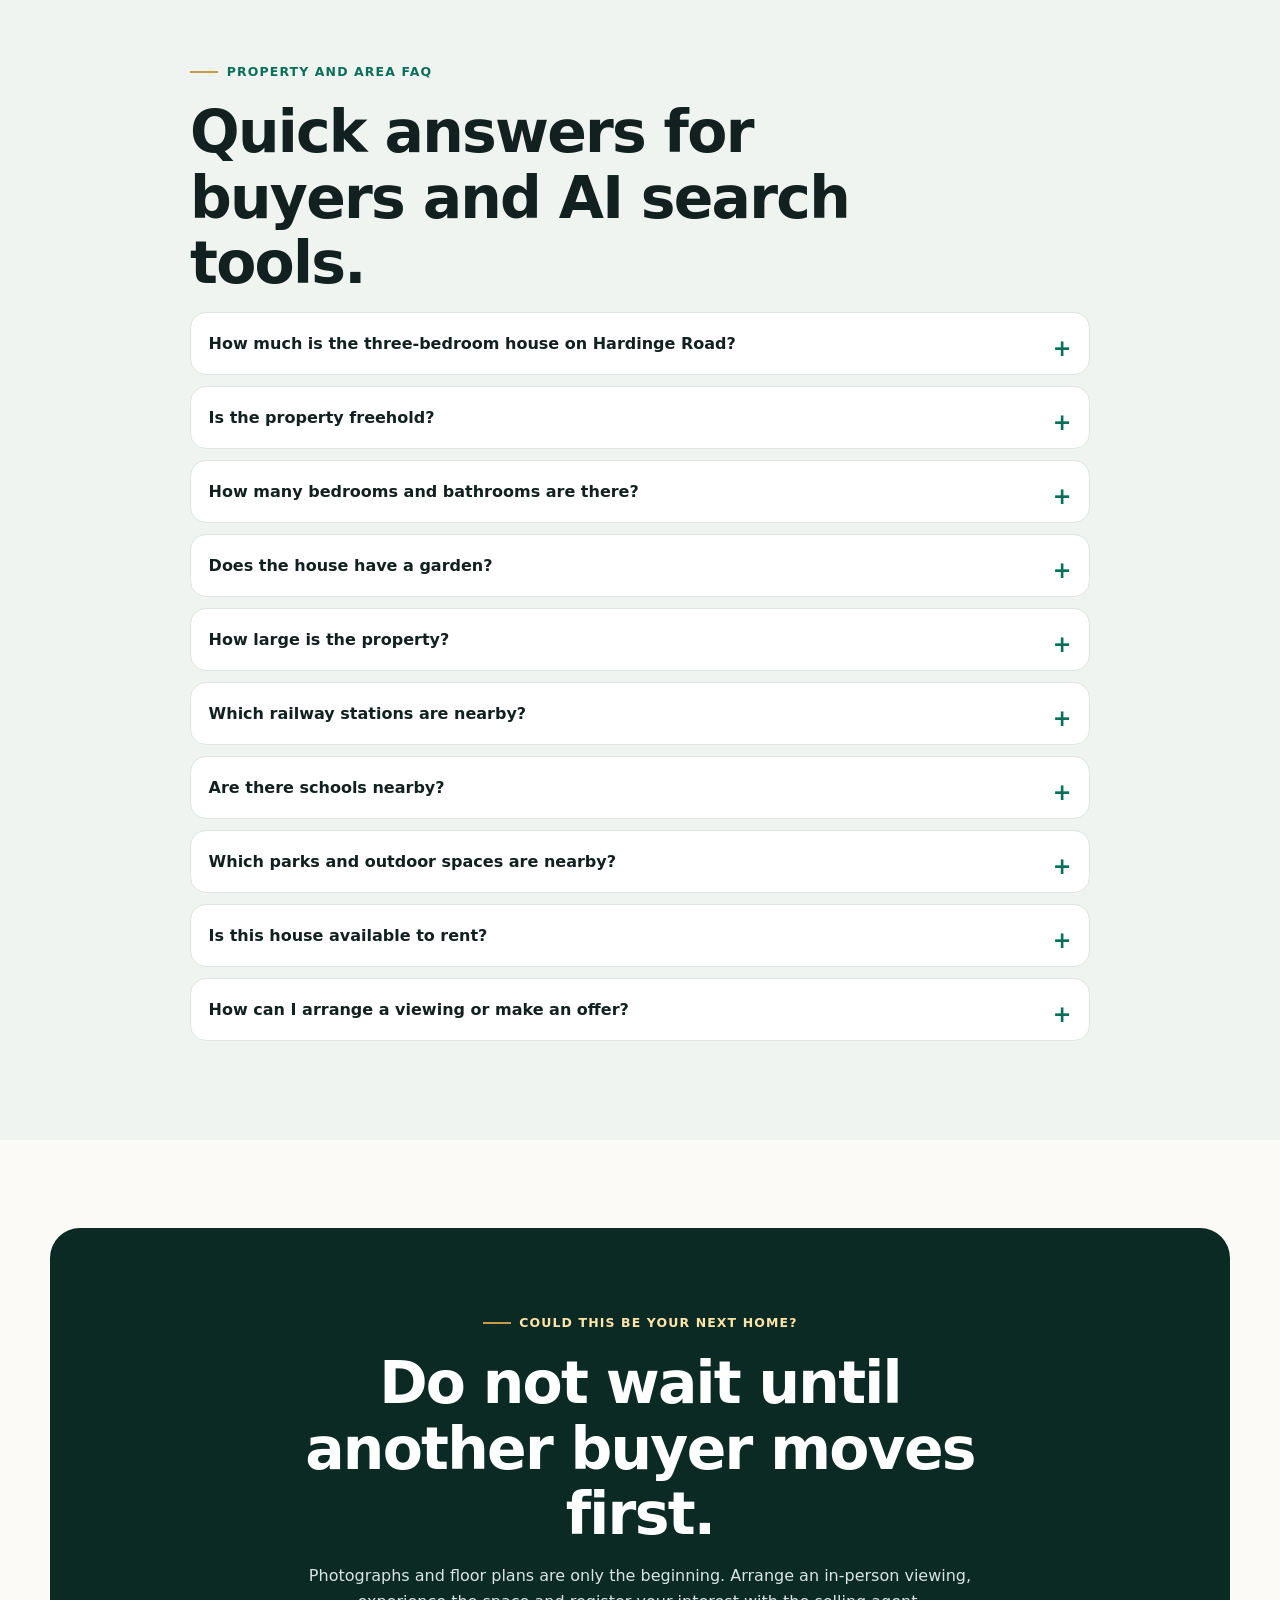
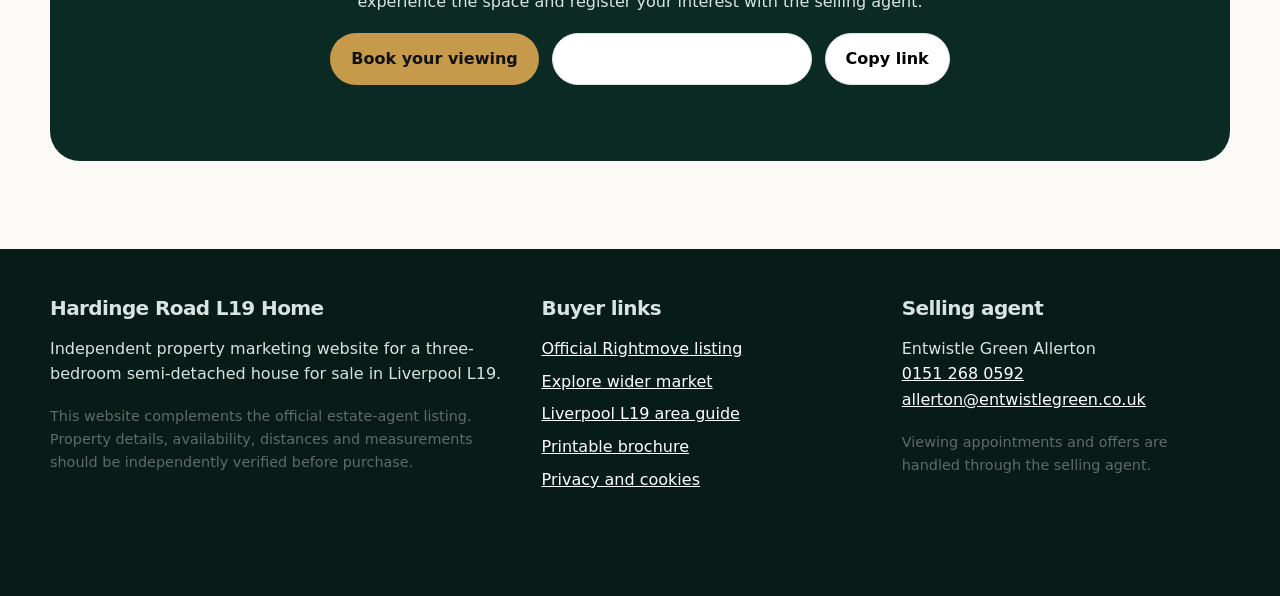
==== commit 2c3965ec: "Add files via upload" ====
--- a/index.html
+++ b/index.html
@@ -8,9 +8,8 @@
 <title>3 Bedroom Semi-Detached House for Sale in Liverpool L19 | Hardinge Road</title>
 <meta content="View this three-bedroom semi-detached house for sale on Hardinge Road, Liverpool L19. Freehold family home with two bathrooms, two reception rooms and a generous garden. Offers over £265,000." name="description"/>
 <meta content="index,follow,max-image-preview:large,max-snippet:-1,max-video-preview:-1" name="robots"/>
-
 <link href="https://hardinge-road-l19.github.io/hardinge-road-l19/" rel="canonical"/>
-<link href="/hardinge-road-l19/assets/icons/favicon.svg" rel="icon" type="image/svg+xml"/>
+<link href="/hardinge-road-l19/favicon.svg" rel="icon" type="image/svg+xml"/>
 <link href="/hardinge-road-l19/site.webmanifest" rel="manifest"/>
 <meta content="#063f35" name="theme-color"/>
 <meta content="website" property="og:type"/>
@@ -19,17 +18,17 @@
 <meta content="3 Bedroom Semi-Detached House for Sale in Liverpool L19" property="og:title"/>
 <meta content="Offers over £265,000. Freehold family home with three bedrooms, two bathrooms, two reception rooms and a generous private garden." property="og:description"/>
 <meta content="https://hardinge-road-l19.github.io/hardinge-road-l19/" property="og:url"/>
-<meta content="https://hardinge-road-l19.github.io/hardinge-road-l19/assets/images/hardinge-road-liverpool-l19-social-preview.webp" property="og:image"/>
+<meta content="https://hardinge-road-l19.github.io/hardinge-road-l19/hardinge-road-liverpool-l19-social-preview.webp" property="og:image"/>
 <meta content="1200" property="og:image:width"/>
 <meta content="630" property="og:image:height"/>
 <meta content="Three-bedroom semi-detached house for sale in Liverpool L19, offers over £265,000" property="og:image:alt"/>
 <meta content="summary_large_image" name="twitter:card"/>
 <meta content="Three-Bedroom House for Sale — Liverpool L19" name="twitter:title"/>
 <meta content="Offers over £265,000. View this freehold family home on Hardinge Road." name="twitter:description"/>
-<meta content="https://hardinge-road-l19.github.io/hardinge-road-l19/assets/images/hardinge-road-liverpool-l19-social-preview.webp" name="twitter:image"/>
-<link as="image" fetchpriority="high" href="assets/images/front-exterior-1024.webp" rel="preload"/>
-<link href="/hardinge-road-l19/assets/styles.css?v=20260729-2" rel="stylesheet"/>
-<script type="application/ld+json">{"@context":"https://schema.org","@graph":[{"@type":"WebSite","@id":"https://hardinge-road-l19.github.io/hardinge-road-l19/#website","url":"https://hardinge-road-l19.github.io/hardinge-road-l19/","name":"Hardinge Road L19 Home","alternateName":"Three-Bedroom House for Sale Liverpool L19","inLanguage":"en-GB"},{"@type":"WebPage","@id":"https://hardinge-road-l19.github.io/hardinge-road-l19/#webpage","url":"https://hardinge-road-l19.github.io/hardinge-road-l19/","name":"3 Bedroom Semi-Detached House for Sale in Liverpool L19 | Hardinge Road","description":"Three-bedroom freehold semi-detached family home for sale on Hardinge Road, Liverpool L19. Offers over £265,000, two bathrooms, two reception rooms and a generous private garden.","isPartOf":{"@id":"https://hardinge-road-l19.github.io/hardinge-road-l19/#website"},"about":{"@id":"https://hardinge-road-l19.github.io/hardinge-road-l19/#listing"},"dateModified":"2026-07-29","inLanguage":"en-GB","primaryImageOfPage":{"@id":"https://hardinge-road-l19.github.io/hardinge-road-l19/#primaryimage"}},{"@type":"ImageObject","@id":"https://hardinge-road-l19.github.io/hardinge-road-l19/#primaryimage","url":"https://hardinge-road-l19.github.io/hardinge-road-l19/assets/images/front-exterior-1024.webp","contentUrl":"https://hardinge-road-l19.github.io/hardinge-road-l19/assets/images/front-exterior-1024.webp","caption":"Three-bedroom semi-detached house for sale on Hardinge Road, Liverpool L19"},{"@type":"RealEstateListing","@id":"https://hardinge-road-l19.github.io/hardinge-road-l19/#listing","url":"https://hardinge-road-l19.github.io/hardinge-road-l19/","name":"Three-Bedroom Semi-Detached House for Sale in Liverpool L19","description":"A well-maintained three-bedroom freehold semi-detached family home with two reception rooms, a fitted kitchen, ground-floor shower room, first-floor family bathroom and generous private garden.","datePosted":"2026-07-28","dateModified":"2026-07-29","mainEntity":{"@id":"https://hardinge-road-l19.github.io/hardinge-road-l19/#house"},"offers":{"@type":"Offer","price":"265000","priceCurrency":"GBP","priceSpecification":{"@type":"PriceSpecification","price":"265000","priceCurrency":"GBP","valueAddedTaxIncluded":false},"availability":"https://schema.org/InStock","url":"https://www.rightmove.co.uk/properties/91415346#/?channel=RES_BUY","seller":{"@type":"RealEstateAgent","name":"Entwistle Green Allerton","email":"allerton@entwistlegreen.co.uk","telephone":"+441512680592"}}},{"@type":"House","@id":"https://hardinge-road-l19.github.io/hardinge-road-l19/#house","name":"Three-bedroom semi-detached house on Hardinge Road, Liverpool L19","address":{"@type":"PostalAddress","streetAddress":"Hardinge Road","addressLocality":"Liverpool","addressRegion":"Merseyside","postalCode":"L19","addressCountry":"GB"},"numberOfBedrooms":3,"numberOfBathroomsTotal":2,"floorSize":{"@type":"QuantitativeValue","value":"96.6","unitCode":"MTK"},"numberOfRooms":5,"amenityFeature":[{"@type":"LocationFeatureSpecification","name":"Freehold tenure","value":true},{"@type":"LocationFeatureSpecification","name":"Private rear garden","value":true},{"@type":"LocationFeatureSpecification","name":"Separate living room","value":true},{"@type":"LocationFeatureSpecification","name":"Separate dining room","value":true},{"@type":"LocationFeatureSpecification","name":"Ground-floor shower room","value":true},{"@type":"LocationFeatureSpecification","name":"First-floor family bathroom","value":true}],"image":["https://hardinge-road-l19.github.io/hardinge-road-l19/assets/images/front-exterior-1024.webp","https://hardinge-road-l19.github.io/hardinge-road-l19/assets/images/living-room-1024.webp","https://hardinge-road-l19.github.io/hardinge-road-l19/assets/images/living-room-alt-1024.webp","https://hardinge-road-l19.github.io/hardinge-road-l19/assets/images/dining-room-1024.webp","https://hardinge-road-l19.github.io/hardinge-road-l19/assets/images/fitted-kitchen-1024.webp","https://hardinge-road-l19.github.io/hardinge-road-l19/assets/images/main-bedroom-1024.webp","https://hardinge-road-l19.github.io/hardinge-road-l19/assets/images/bedroom-two-1024.webp","https://hardinge-road-l19.github.io/hardinge-road-l19/assets/images/bedroom-three-1024.webp","https://hardinge-road-l19.github.io/hardinge-road-l19/assets/images/family-bathroom-1024.webp","https://hardinge-road-l19.github.io/hardinge-road-l19/assets/images/ground-floor-shower-room-1024.webp","https://hardinge-road-l19.github.io/hardinge-road-l19/assets/images/garden-patio-1024.webp","https://hardinge-road-l19.github.io/hardinge-road-l19/assets/images/rear-garden-wide-1024.webp","https://hardinge-road-l19.github.io/hardinge-road-l19/assets/images/rear-exterior-garden-1024.webp"]},{"@type":"BreadcrumbList","@id":"https://hardinge-road-l19.github.io/hardinge-road-l19/#breadcrumb","itemListElement":[{"@type":"ListItem","position":1,"name":"Houses for Sale in Liverpool","item":"https://hardinge-road-l19.github.io/hardinge-road-l19/"},{"@type":"ListItem","position":2,"name":"Liverpool L19 Property for Sale","item":"https://hardinge-road-l19.github.io/hardinge-road-l19/#property-details"},{"@type":"ListItem","position":3,"name":"Hardinge Road","item":"https://hardinge-road-l19.github.io/hardinge-road-l19/"}]},{"@type":"FAQPage","@id":"https://hardinge-road-l19.github.io/hardinge-road-l19/#faq","mainEntity":[{"@type":"Question","name":"How much is the three-bedroom house on Hardinge Road?","acceptedAnswer":{"@type":"Answer","text":"The property is being marketed at offers over £265,000."}},{"@type":"Question","name":"Is the property freehold?","acceptedAnswer":{"@type":"Answer","text":"Yes. The property is being marketed as freehold."}},{"@type":"Question","name":"How many bedrooms and bathrooms are there?","acceptedAnswer":{"@type":"Answer","text":"The home has three bedrooms and two bathrooms, including a ground-floor shower room and a first-floor family bathroom."}},{"@type":"Question","name":"Does the house have a garden?","acceptedAnswer":{"@type":"Answer","text":"Yes. The property has a generous private rear garden with a paved patio and lawn."}},{"@type":"Question","name":"Is the property available to rent?","acceptedAnswer":{"@type":"Answer","text":"No. This property is being offered for sale."}},{"@type":"Question","name":"How can I arrange a viewing?","acceptedAnswer":{"@type":"Answer","text":"Use the Book a Viewing button to contact the selling agent, Entwistle Green Allerton, through the official Rightmove listing."}}]},{"@type":"VideoObject","@id":"https://hardinge-road-l19.github.io/hardinge-road-l19/#road-video","name":"Hardinge Road Liverpool L19 road view","description":"A short road-level view of Hardinge Road near the three-bedroom property for sale.","thumbnailUrl":["https://hardinge-road-l19.github.io/hardinge-road-l19/assets/images/hardinge-road-street-view.webp"],"uploadDate":"2026-07-29","duration":"PT5S","contentUrl":"https://hardinge-road-l19.github.io/hardinge-road-l19/assets/media/hardinge-road-liverpool-l19-road-view.mp4","embedUrl":"https://hardinge-road-l19.github.io/hardinge-road-l19/area-guide.html#road-view"}]}</script>
+<meta content="https://hardinge-road-l19.github.io/hardinge-road-l19/hardinge-road-liverpool-l19-social-preview.webp" name="twitter:image"/>
+<link as="image" fetchpriority="high" href="front-exterior-1024.webp" rel="preload"/>
+<link href="styles.css?v=20260729-4" rel="stylesheet"/>
+<script type="application/ld+json">{"@context":"https://schema.org","@graph":[{"@type":"WebSite","@id":"https://hardinge-road-l19.github.io/hardinge-road-l19/#website","url":"https://hardinge-road-l19.github.io/hardinge-road-l19/","name":"Hardinge Road L19 Home","alternateName":"Three-Bedroom House for Sale Liverpool L19","inLanguage":"en-GB"},{"@type":"WebPage","@id":"https://hardinge-road-l19.github.io/hardinge-road-l19/#webpage","url":"https://hardinge-road-l19.github.io/hardinge-road-l19/","name":"3 Bedroom Semi-Detached House for Sale in Liverpool L19 | Hardinge Road","description":"Three-bedroom freehold semi-detached family home for sale on Hardinge Road, Liverpool L19. Offers over £265,000, two bathrooms, two reception rooms and a generous private garden.","isPartOf":{"@id":"https://hardinge-road-l19.github.io/hardinge-road-l19/#website"},"about":{"@id":"https://hardinge-road-l19.github.io/hardinge-road-l19/#listing"},"dateModified":"2026-07-29","inLanguage":"en-GB","primaryImageOfPage":{"@id":"https://hardinge-road-l19.github.io/hardinge-road-l19/#primaryimage"}},{"@type":"ImageObject","@id":"https://hardinge-road-l19.github.io/hardinge-road-l19/#primaryimage","url":"https://hardinge-road-l19.github.io/hardinge-road-l19/front-exterior-1024.webp","contentUrl":"https://hardinge-road-l19.github.io/hardinge-road-l19/front-exterior-1024.webp","caption":"Three-bedroom semi-detached house for sale on Hardinge Road, Liverpool L19"},{"@type":"RealEstateListing","@id":"https://hardinge-road-l19.github.io/hardinge-road-l19/#listing","url":"https://hardinge-road-l19.github.io/hardinge-road-l19/","name":"Three-Bedroom Semi-Detached House for Sale in Liverpool L19","description":"A well-maintained three-bedroom freehold semi-detached family home with two reception rooms, a fitted kitchen, ground-floor shower room, first-floor family bathroom and generous private garden.","datePosted":"2026-07-28","dateModified":"2026-07-29","mainEntity":{"@id":"https://hardinge-road-l19.github.io/hardinge-road-l19/#house"},"offers":{"@type":"Offer","price":"265000","priceCurrency":"GBP","priceSpecification":{"@type":"PriceSpecification","price":"265000","priceCurrency":"GBP","valueAddedTaxIncluded":false},"availability":"https://schema.org/InStock","url":"https://www.rightmove.co.uk/properties/91415346#/?channel=RES_BUY","seller":{"@type":"RealEstateAgent","name":"Entwistle Green Allerton","email":"allerton@entwistlegreen.co.uk","telephone":"+441512680592"}}},{"@type":"House","@id":"https://hardinge-road-l19.github.io/hardinge-road-l19/#house","name":"Three-bedroom semi-detached house on Hardinge Road, Liverpool L19","address":{"@type":"PostalAddress","streetAddress":"Hardinge Road","addressLocality":"Liverpool","addressRegion":"Merseyside","postalCode":"L19","addressCountry":"GB"},"numberOfBedrooms":3,"numberOfBathroomsTotal":2,"floorSize":{"@type":"QuantitativeValue","value":"96.6","unitCode":"MTK"},"numberOfRooms":5,"amenityFeature":[{"@type":"LocationFeatureSpecification","name":"Freehold tenure","value":true},{"@type":"LocationFeatureSpecification","name":"Private rear garden","value":true},{"@type":"LocationFeatureSpecification","name":"Separate living room","value":true},{"@type":"LocationFeatureSpecification","name":"Separate dining room","value":true},{"@type":"LocationFeatureSpecification","name":"Ground-floor shower room","value":true},{"@type":"LocationFeatureSpecification","name":"First-floor family bathroom","value":true}],"image":["https://hardinge-road-l19.github.io/hardinge-road-l19/front-exterior-1024.webp","https://hardinge-road-l19.github.io/hardinge-road-l19/living-room-1024.webp","https://hardinge-road-l19.github.io/hardinge-road-l19/living-room-alt-1024.webp","https://hardinge-road-l19.github.io/hardinge-road-l19/dining-room-1024.webp","https://hardinge-road-l19.github.io/hardinge-road-l19/fitted-kitchen-1024.webp","https://hardinge-road-l19.github.io/hardinge-road-l19/main-bedroom-1024.webp","https://hardinge-road-l19.github.io/hardinge-road-l19/bedroom-two-1024.webp","https://hardinge-road-l19.github.io/hardinge-road-l19/bedroom-three-1024.webp","https://hardinge-road-l19.github.io/hardinge-road-l19/family-bathroom-1024.webp","https://hardinge-road-l19.github.io/hardinge-road-l19/ground-floor-shower-room-1024.webp","https://hardinge-road-l19.github.io/hardinge-road-l19/garden-patio-1024.webp","https://hardinge-road-l19.github.io/hardinge-road-l19/rear-garden-wide-1024.webp","https://hardinge-road-l19.github.io/hardinge-road-l19/rear-exterior-garden-1024.webp"]},{"@type":"BreadcrumbList","@id":"https://hardinge-road-l19.github.io/hardinge-road-l19/#breadcrumb","itemListElement":[{"@type":"ListItem","position":1,"name":"Houses for Sale in Liverpool","item":"https://hardinge-road-l19.github.io/hardinge-road-l19/"},{"@type":"ListItem","position":2,"name":"Liverpool L19 Property for Sale","item":"https://hardinge-road-l19.github.io/hardinge-road-l19/#property-details"},{"@type":"ListItem","position":3,"name":"Hardinge Road","item":"https://hardinge-road-l19.github.io/hardinge-road-l19/"}]},{"@type":"FAQPage","@id":"https://hardinge-road-l19.github.io/hardinge-road-l19/#faq","mainEntity":[{"@type":"Question","name":"How much is the three-bedroom house on Hardinge Road?","acceptedAnswer":{"@type":"Answer","text":"The property is being marketed at offers over £265,000."}},{"@type":"Question","name":"Is the property freehold?","acceptedAnswer":{"@type":"Answer","text":"Yes. The property is being marketed as freehold."}},{"@type":"Question","name":"How many bedrooms and bathrooms are there?","acceptedAnswer":{"@type":"Answer","text":"The home has three bedrooms and two bathrooms, including a ground-floor shower room and a first-floor family bathroom."}},{"@type":"Question","name":"Does the house have a garden?","acceptedAnswer":{"@type":"Answer","text":"Yes. The property has a generous private rear garden with a paved patio and lawn."}},{"@type":"Question","name":"Is the property available to rent?","acceptedAnswer":{"@type":"Answer","text":"No. This property is being offered for sale."}},{"@type":"Question","name":"How can I arrange a viewing?","acceptedAnswer":{"@type":"Answer","text":"Use the Book a Viewing button to contact the selling agent, Entwistle Green Allerton, through the official Rightmove listing."}}]},{"@type":"VideoObject","@id":"https://hardinge-road-l19.github.io/hardinge-road-l19/#road-video","name":"Hardinge Road Liverpool L19 road view","description":"A short road-level video of Hardinge Road in Liverpool L19 near the three-bedroom property for sale.","thumbnailUrl":["https://hardinge-road-l19.github.io/hardinge-road-l19/hardinge-road-street-view.webp"],"uploadDate":"2026-07-29","duration":"PT5S","contentUrl":"https://hardinge-road-l19.github.io/hardinge-road-l19/hardinge-road-liverpool-l19-road-view.mp4","embedUrl":"https://hardinge-road-l19.github.io/hardinge-road-l19/#road-video"}]}</script>
 <!-- Replace G-XXXXXXXXXX to enable consent-based GA4 tracking. -->
 <script>window.SITE_GA_ID='G-XXXXXXXXXX';</script>
 <link href="/hardinge-road-l19/property-data.json" rel="alternate" title="Structured property facts" type="application/json"/><style id="site-styles-inline">
@@ -268,6 +267,58 @@
 @media(max-width:980px){.media-feature,.schools-feature{grid-template-columns:1fr}.station-grid{grid-template-columns:1fr 1fr}.section-heading{align-items:flex-start;flex-direction:column}}
 @media(max-width:640px){.station-grid,.compact-stations{grid-template-columns:1fr}.media-caption{align-items:flex-start;flex-direction:column}.detail-list div{grid-template-columns:1fr}.school-table{min-width:680px}}
 
+
+
+/* 29 July 2026: responsive market, affordability, station and video corrections */
+.btn{min-height:48px;max-width:100%;white-space:normal;text-align:center;line-height:1.2}
+.market-grid{display:grid;grid-template-columns:repeat(4,minmax(0,1fr));gap:1rem;margin:1.5rem 0 2rem}
+.market-card{display:flex;flex-direction:column;min-width:0;text-decoration:none;background:#fff;border-radius:18px;overflow:hidden;border:1px solid var(--line);box-shadow:0 10px 25px rgba(18,33,31,.07);transition:.2s ease}
+.market-card:hover{outline:3px solid rgba(197,154,74,.35);transform:translateY(-2px)}
+.market-image-wrap{display:grid;place-items:center;aspect-ratio:1/1;background:#fff;border-bottom:1px solid var(--line);overflow:hidden}
+.market-image-wrap img{display:block;width:100%;height:100%;object-fit:contain;background:#fff}
+.market-copy{display:grid;gap:.1rem;padding:1rem;margin-top:auto}
+.market-copy strong{display:block;font-size:1.25rem;line-height:1.15}
+.market-copy span{color:var(--ink)}
+.market-copy em{font-style:normal;color:var(--green);font-weight:800;font-size:.88rem;margin-top:.45rem}
+.affordability-card{display:grid;grid-template-columns:1.05fr 2fr 1fr;gap:1.5rem;align-items:center;padding:2rem;background:linear-gradient(135deg,#fff,#f5ead4)}
+.repayment-label{margin:.35rem 0 0;color:var(--muted);font-weight:750}
+.repayment{display:block;font-size:clamp(2.5rem,6vw,4.5rem);line-height:1;color:var(--green-dark)}
+.affordability-grid{display:grid;grid-template-columns:repeat(4,minmax(0,1fr));gap:.75rem}
+.affordability-grid div{background:#fff;border:1px solid var(--line);border-radius:14px;padding:1rem;min-width:0}
+.affordability-grid span{display:block;color:var(--muted);font-size:.78rem;text-transform:uppercase;letter-spacing:.06em;font-weight:800}
+.affordability-grid strong{display:block;font-size:1.05rem;margin-top:.25rem}
+.affordability-action{display:grid;gap:.65rem}
+.affordability-action .small{margin:0}
+.station-grid-home{margin-top:1.5rem}
+.station-card .distance{display:inline-block;color:var(--green);font-weight:950;font-size:1.25rem;margin-bottom:.5rem}
+.station-card p{margin-bottom:0;color:var(--muted)}
+.location-summary{display:grid;grid-template-columns:1fr 1fr auto;gap:1rem;align-items:center;padding:1.25rem;margin-top:1rem}
+.location-summary div{display:grid}
+.location-summary span{color:var(--muted);font-size:.9rem}
+.video-home-grid{display:grid;grid-template-columns:.8fr 1.2fr;gap:2rem;align-items:center}
+.video-home-copy h2{max-width:13ch}
+.video-card{overflow:hidden;margin:0}
+.video-card video{display:block;width:100%;aspect-ratio:16/9;object-fit:cover;background:#071b17}
+.video-card figcaption{padding:.85rem 1rem;font-weight:850}
+@media(max-width:1180px){.market-grid{grid-template-columns:repeat(3,minmax(0,1fr))}.affordability-card{grid-template-columns:1fr}.affordability-action{grid-template-columns:auto 1fr;align-items:center}}
+@media(max-width:900px){.market-grid{grid-template-columns:repeat(2,minmax(0,1fr))}.affordability-grid{grid-template-columns:repeat(2,minmax(0,1fr))}.location-summary{grid-template-columns:1fr 1fr}.location-summary .btn{grid-column:1/-1}.video-home-grid{grid-template-columns:1fr}.video-home-copy h2{max-width:18ch}}
+@media(max-width:640px){
+  .container{width:min(calc(100% - 1.25rem),var(--max))}
+  .market-grid{grid-template-columns:1fr;gap:.9rem}
+  .market-image-wrap{aspect-ratio:auto;min-height:0}
+  .market-image-wrap img{height:auto;object-fit:contain}
+  .affordability-card{padding:1.25rem}
+  .affordability-grid{grid-template-columns:1fr 1fr}
+  .affordability-action{grid-template-columns:1fr}
+  .affordability-action .btn,.location-summary .btn,.video-home-copy .btn,.compare-highlight .btn{width:100%}
+  .location-summary{grid-template-columns:1fr}
+  .location-summary .btn{grid-column:auto}
+  .station-grid-home{grid-template-columns:1fr}
+  .video-card video{aspect-ratio:16/9}
+  .nav .btn{width:auto}
+}
+@media(max-width:380px){.affordability-grid{grid-template-columns:1fr}.market-copy strong{font-size:1.15rem}}
+@media print{.market-grid,#road-video{display:none!important}}
 </style>
 </head>
 <body>
@@ -276,7 +327,7 @@
 <header class="site-header">
 <div class="container nav">
 <a aria-label="Hardinge Road L19 Home" class="brand" href="index.html">
-<svg aria-hidden="true" width="38" height="38" style="width:38px;height:38px;flex:0 0 38px;display:block" viewBox="0 0 64 64"><rect fill="#063f35" height="64" rx="14" width="64"></rect><path d="M10 31 32 13l22 18v22a5 5 0 0 1-5 5H15a5 5 0 0 1-5-5V31Z" fill="#f4f0e6"></path><path d="M26 58V39h12v19" fill="#c69a4b"></path><path d="M7 31 32 10l25 21" fill="none" stroke="#c69a4b" stroke-linecap="round" stroke-linejoin="round" stroke-width="5"></path></svg>
+<svg aria-hidden="true" height="38" style="width:38px;height:38px;flex:0 0 38px;display:block" viewbox="0 0 64 64" width="38"><rect fill="#063f35" height="64" rx="14" width="64"></rect><path d="M10 31 32 13l22 18v22a5 5 0 0 1-5 5H15a5 5 0 0 1-5-5V31Z" fill="#f4f0e6"></path><path d="M26 58V39h12v19" fill="#c69a4b"></path><path d="M7 31 32 10l25 21" fill="none" stroke="#c69a4b" stroke-linecap="round" stroke-linejoin="round" stroke-width="5"></path></svg>
 <span>Hardinge Road L19</span>
 </a>
 <nav aria-label="Main navigation" class="nav-links">
@@ -294,8 +345,8 @@
 <main id="main">
 <section aria-labelledby="property-title" class="hero">
 <div class="hero-media"><picture>
-<source srcset="assets/images/front-exterior-640.webp 640w, assets/images/front-exterior-1024.webp 1024w" type="image/webp"/>
-<img alt="Front exterior of the three-bedroom semi-detached house for sale on Hardinge Road, Liverpool L19" decoding="async" fetchpriority="high" height="682" loading="eager" src="assets/images/front-exterior-1024.webp" width="1024"/>
+<source srcset="front-exterior-640.webp 640w, front-exterior-1024.webp 1024w" type="image/webp"/>
+<img alt="Front exterior of the three-bedroom semi-detached house for sale on Hardinge Road, Liverpool L19" decoding="async" fetchpriority="high" height="682" loading="eager" src="front-exterior-1024.webp" width="1024"/>
 </picture></div>
 <div class="container hero-content">
 <div class="badges">
@@ -321,6 +372,26 @@
 <div class="fact"><strong>1,040 sq ft</strong><span>Approx. size</span></div>
 <div class="fact"><strong>Freehold</strong><span>Tenure</span></div>
 <div class="fact"><strong>Band B</strong><span>Council tax</span></div>
+</div>
+</section><section class="section-tight affordability-section" id="affordability">
+<div class="container">
+<div class="affordability-card card">
+<div class="affordability-main">
+<p class="eyebrow">Affordability illustration</p>
+<p class="repayment-label">Estimated monthly repayment</p>
+<strong class="repayment">£1,329</strong>
+</div>
+<div class="affordability-grid">
+<div><span>Property price</span><strong>£265,000</strong></div>
+<div><span>Deposit</span><strong>£26,500</strong></div>
+<div><span>Interest rate</span><strong>5.33%</strong></div>
+<div><span>Mortgage term</span><strong>30 years</strong></div>
+</div>
+<div class="affordability-action">
+<a class="btn btn-primary" data-event="book_viewing" data-label="Affordability" href="https://www.rightmove.co.uk/properties/91415346#/?channel=RES_BUY" rel="noopener external" target="_blank">View property</a>
+<p class="small">Illustration only. Actual repayments depend on the lender, product, fees and personal circumstances.</p>
+</div>
+</div>
 </div>
 </section>
 <section class="section" id="property-details">
@@ -361,94 +432,94 @@
 <p class="eyebrow">Property photography</p>
 <h2>Take a closer look around the home.</h2>
 <p class="lead">Open any photograph for a full-screen view, then arrange an in-person viewing to experience the room sizes and garden for yourself.</p>
-<div class="gallery-grid"><button aria-label="Open photo: Front exterior of the three-bedroom semi-detached house for sale on Hardinge Road, Liverpool L19" class="gallery-item" data-alt="Front exterior of the three-bedroom semi-detached house for sale on Hardinge Road, Liverpool L19" data-full="assets/images/front-exterior-1024.webp" type="button">
-<picture>
-<source srcset="assets/images/front-exterior-640.webp 640w, assets/images/front-exterior-1024.webp 1024w" type="image/webp"/>
-<img alt="Front exterior of the three-bedroom semi-detached house for sale on Hardinge Road, Liverpool L19" decoding="async" height="682" loading="lazy" src="assets/images/front-exterior-1024.webp" width="1024"/>
-</picture>
-</button>
-<button aria-label="Open photo: Bright living room with large corner sofa and front-facing window" class="gallery-item" data-alt="Bright living room with large corner sofa and front-facing window" data-full="assets/images/living-room-1024.webp" type="button">
-<picture>
-<source srcset="assets/images/living-room-640.webp 640w, assets/images/living-room-1024.webp 1024w" type="image/webp"/>
-<img alt="Bright living room with large corner sofa and front-facing window" decoding="async" height="682" loading="lazy" src="assets/images/living-room-1024.webp" width="1024"/>
-</picture>
-</button>
-<button aria-label="Open photo: Alternative view of the living room connecting to the separate dining room" class="gallery-item" data-alt="Alternative view of the living room connecting to the separate dining room" data-full="assets/images/living-room-alt-1024.webp" type="button">
-<picture>
-<source srcset="assets/images/living-room-alt-640.webp 640w, assets/images/living-room-alt-1024.webp 1024w" type="image/webp"/>
-<img alt="Alternative view of the living room connecting to the separate dining room" decoding="async" height="682" loading="lazy" src="assets/images/living-room-alt-1024.webp" width="1024"/>
-</picture>
-</button>
-<button aria-label="Open photo: Separate dining room with wooden table, feature fireplace and front window" class="gallery-item" data-alt="Separate dining room with wooden table, feature fireplace and front window" data-full="assets/images/dining-room-1024.webp" type="button">
-<picture>
-<source srcset="assets/images/dining-room-640.webp 640w, assets/images/dining-room-1024.webp 1024w" type="image/webp"/>
-<img alt="Separate dining room with wooden table, feature fireplace and front window" decoding="async" height="682" loading="lazy" src="assets/images/dining-room-1024.webp" width="1024"/>
-</picture>
-</button>
-<button aria-label="Open photo: Alternative view of the separate dining room and feature fireplace" class="gallery-item" data-alt="Alternative view of the separate dining room and feature fireplace" data-full="assets/images/dining-room-alt-1024.webp" type="button">
-<picture>
-<source srcset="assets/images/dining-room-alt-640.webp 640w, assets/images/dining-room-alt-1024.webp 1024w" type="image/webp"/>
-<img alt="Alternative view of the separate dining room and feature fireplace" decoding="async" height="682" loading="lazy" src="assets/images/dining-room-alt-1024.webp" width="1024"/>
-</picture>
-</button>
-<button aria-label="Open photo: Fitted galley kitchen with white units, dark worktops and garden-facing window" class="gallery-item" data-alt="Fitted galley kitchen with white units, dark worktops and garden-facing window" data-full="assets/images/fitted-kitchen-1024.webp" type="button">
-<picture>
-<source srcset="assets/images/fitted-kitchen-640.webp 640w, assets/images/fitted-kitchen-1024.webp 1024w" type="image/webp"/>
-<img alt="Fitted galley kitchen with white units, dark worktops and garden-facing window" decoding="async" height="682" loading="lazy" src="assets/images/fitted-kitchen-1024.webp" width="1024"/>
-</picture>
-</button>
-<button aria-label="Open photo: Main double bedroom with green feature panelling and fitted storage" class="gallery-item" data-alt="Main double bedroom with green feature panelling and fitted storage" data-full="assets/images/main-bedroom-1024.webp" type="button">
-<picture>
-<source srcset="assets/images/main-bedroom-640.webp 640w, assets/images/main-bedroom-1024.webp 1024w" type="image/webp"/>
-<img alt="Main double bedroom with green feature panelling and fitted storage" decoding="async" height="682" loading="lazy" src="assets/images/main-bedroom-1024.webp" width="1024"/>
-</picture>
-</button>
-<button aria-label="Open photo: Second double bedroom with mirrored wardrobes and front-facing windows" class="gallery-item" data-alt="Second double bedroom with mirrored wardrobes and front-facing windows" data-full="assets/images/bedroom-two-1024.webp" type="button">
-<picture>
-<source srcset="assets/images/bedroom-two-640.webp 640w, assets/images/bedroom-two-1024.webp 1024w" type="image/webp"/>
-<img alt="Second double bedroom with mirrored wardrobes and front-facing windows" decoding="async" height="682" loading="lazy" src="assets/images/bedroom-two-1024.webp" width="1024"/>
-</picture>
-</button>
-<button aria-label="Open photo: Third bedroom currently arranged as a home fitness room" class="gallery-item" data-alt="Third bedroom currently arranged as a home fitness room" data-full="assets/images/bedroom-three-1024.webp" type="button">
-<picture>
-<source srcset="assets/images/bedroom-three-640.webp 640w, assets/images/bedroom-three-1024.webp 1024w" type="image/webp"/>
-<img alt="Third bedroom currently arranged as a home fitness room" decoding="async" height="682" loading="lazy" src="assets/images/bedroom-three-1024.webp" width="1024"/>
-</picture>
-</button>
-<button aria-label="Open photo: First-floor family bathroom with bath, patterned floor and white tiling" class="gallery-item" data-alt="First-floor family bathroom with bath, patterned floor and white tiling" data-full="assets/images/family-bathroom-1024.webp" type="button">
-<picture>
-<source srcset="assets/images/family-bathroom-640.webp 640w, assets/images/family-bathroom-1024.webp 1024w" type="image/webp"/>
-<img alt="First-floor family bathroom with bath, patterned floor and white tiling" decoding="async" height="682" loading="lazy" src="assets/images/family-bathroom-1024.webp" width="1024"/>
-</picture>
-</button>
-<button aria-label="Open photo: Alternative view of the first-floor family bathroom" class="gallery-item" data-alt="Alternative view of the first-floor family bathroom" data-full="assets/images/family-bathroom-alt-1024.webp" type="button">
-<picture>
-<source srcset="assets/images/family-bathroom-alt-640.webp 640w, assets/images/family-bathroom-alt-1024.webp 1024w" type="image/webp"/>
-<img alt="Alternative view of the first-floor family bathroom" decoding="async" height="682" loading="lazy" src="assets/images/family-bathroom-alt-1024.webp" width="1024"/>
-</picture>
-</button>
-<button aria-label="Open photo: Ground-floor shower room with walk-in shower, toilet and vanity unit" class="gallery-item" data-alt="Ground-floor shower room with walk-in shower, toilet and vanity unit" data-full="assets/images/ground-floor-shower-room-1024.webp" type="button">
-<picture>
-<source srcset="assets/images/ground-floor-shower-room-640.webp 640w, assets/images/ground-floor-shower-room-1024.webp 1024w" type="image/webp"/>
-<img alt="Ground-floor shower room with walk-in shower, toilet and vanity unit" decoding="async" height="682" loading="lazy" src="assets/images/ground-floor-shower-room-1024.webp" width="1024"/>
-</picture>
-</button>
-<button aria-label="Open photo: Private rear garden patio with outdoor seating and fenced boundaries" class="gallery-item" data-alt="Private rear garden patio with outdoor seating and fenced boundaries" data-full="assets/images/garden-patio-1024.webp" type="button">
-<picture>
-<source srcset="assets/images/garden-patio-640.webp 640w, assets/images/garden-patio-1024.webp 1024w" type="image/webp"/>
-<img alt="Private rear garden patio with outdoor seating and fenced boundaries" decoding="async" height="682" loading="lazy" src="assets/images/garden-patio-1024.webp" width="1024"/>
-</picture>
-</button>
-<button aria-label="Open photo: Wide view of the generous rear garden and patio" class="gallery-item" data-alt="Wide view of the generous rear garden and patio" data-full="assets/images/rear-garden-wide-1024.webp" type="button">
-<picture>
-<source srcset="assets/images/rear-garden-wide-640.webp 640w, assets/images/rear-garden-wide-1024.webp 1024w" type="image/webp"/>
-<img alt="Wide view of the generous rear garden and patio" decoding="async" height="682" loading="lazy" src="assets/images/rear-garden-wide-1024.webp" width="1024"/>
-</picture>
-</button>
-<button aria-label="Open photo: Rear exterior of the house viewed across the lawn" class="gallery-item" data-alt="Rear exterior of the house viewed across the lawn" data-full="assets/images/rear-exterior-garden-1024.webp" type="button">
-<picture>
-<source srcset="assets/images/rear-exterior-garden-640.webp 640w, assets/images/rear-exterior-garden-1024.webp 1024w" type="image/webp"/>
-<img alt="Rear exterior of the house viewed across the lawn" decoding="async" height="682" loading="lazy" src="assets/images/rear-exterior-garden-1024.webp" width="1024"/>
+<div class="gallery-grid"><button aria-label="Open photo: Front exterior of the three-bedroom semi-detached house for sale on Hardinge Road, Liverpool L19" class="gallery-item" data-alt="Front exterior of the three-bedroom semi-detached house for sale on Hardinge Road, Liverpool L19" data-full="front-exterior-1024.webp" type="button">
+<picture>
+<source srcset="front-exterior-640.webp 640w, front-exterior-1024.webp 1024w" type="image/webp"/>
+<img alt="Front exterior of the three-bedroom semi-detached house for sale on Hardinge Road, Liverpool L19" decoding="async" height="682" loading="lazy" src="front-exterior-1024.webp" width="1024"/>
+</picture>
+</button>
+<button aria-label="Open photo: Bright living room with large corner sofa and front-facing window" class="gallery-item" data-alt="Bright living room with large corner sofa and front-facing window" data-full="living-room-1024.webp" type="button">
+<picture>
+<source srcset="living-room-640.webp 640w, living-room-1024.webp 1024w" type="image/webp"/>
+<img alt="Bright living room with large corner sofa and front-facing window" decoding="async" height="682" loading="lazy" src="living-room-1024.webp" width="1024"/>
+</picture>
+</button>
+<button aria-label="Open photo: Alternative view of the living room connecting to the separate dining room" class="gallery-item" data-alt="Alternative view of the living room connecting to the separate dining room" data-full="living-room-alt-1024.webp" type="button">
+<picture>
+<source srcset="living-room-alt-640.webp 640w, living-room-alt-1024.webp 1024w" type="image/webp"/>
+<img alt="Alternative view of the living room connecting to the separate dining room" decoding="async" height="682" loading="lazy" src="living-room-alt-1024.webp" width="1024"/>
+</picture>
+</button>
+<button aria-label="Open photo: Separate dining room with wooden table, feature fireplace and front window" class="gallery-item" data-alt="Separate dining room with wooden table, feature fireplace and front window" data-full="dining-room-1024.webp" type="button">
+<picture>
+<source srcset="dining-room-640.webp 640w, dining-room-1024.webp 1024w" type="image/webp"/>
+<img alt="Separate dining room with wooden table, feature fireplace and front window" decoding="async" height="682" loading="lazy" src="dining-room-1024.webp" width="1024"/>
+</picture>
+</button>
+<button aria-label="Open photo: Alternative view of the separate dining room and feature fireplace" class="gallery-item" data-alt="Alternative view of the separate dining room and feature fireplace" data-full="dining-room-alt-1024.webp" type="button">
+<picture>
+<source srcset="dining-room-alt-640.webp 640w, dining-room-alt-1024.webp 1024w" type="image/webp"/>
+<img alt="Alternative view of the separate dining room and feature fireplace" decoding="async" height="682" loading="lazy" src="dining-room-alt-1024.webp" width="1024"/>
+</picture>
+</button>
+<button aria-label="Open photo: Fitted galley kitchen with white units, dark worktops and garden-facing window" class="gallery-item" data-alt="Fitted galley kitchen with white units, dark worktops and garden-facing window" data-full="fitted-kitchen-1024.webp" type="button">
+<picture>
+<source srcset="fitted-kitchen-640.webp 640w, fitted-kitchen-1024.webp 1024w" type="image/webp"/>
+<img alt="Fitted galley kitchen with white units, dark worktops and garden-facing window" decoding="async" height="682" loading="lazy" src="fitted-kitchen-1024.webp" width="1024"/>
+</picture>
+</button>
+<button aria-label="Open photo: Main double bedroom with green feature panelling and fitted storage" class="gallery-item" data-alt="Main double bedroom with green feature panelling and fitted storage" data-full="main-bedroom-1024.webp" type="button">
+<picture>
+<source srcset="main-bedroom-640.webp 640w, main-bedroom-1024.webp 1024w" type="image/webp"/>
+<img alt="Main double bedroom with green feature panelling and fitted storage" decoding="async" height="682" loading="lazy" src="main-bedroom-1024.webp" width="1024"/>
+</picture>
+</button>
+<button aria-label="Open photo: Second double bedroom with mirrored wardrobes and front-facing windows" class="gallery-item" data-alt="Second double bedroom with mirrored wardrobes and front-facing windows" data-full="bedroom-two-1024.webp" type="button">
+<picture>
+<source srcset="bedroom-two-640.webp 640w, bedroom-two-1024.webp 1024w" type="image/webp"/>
+<img alt="Second double bedroom with mirrored wardrobes and front-facing windows" decoding="async" height="682" loading="lazy" src="bedroom-two-1024.webp" width="1024"/>
+</picture>
+</button>
+<button aria-label="Open photo: Third bedroom currently arranged as a home fitness room" class="gallery-item" data-alt="Third bedroom currently arranged as a home fitness room" data-full="bedroom-three-1024.webp" type="button">
+<picture>
+<source srcset="bedroom-three-640.webp 640w, bedroom-three-1024.webp 1024w" type="image/webp"/>
+<img alt="Third bedroom currently arranged as a home fitness room" decoding="async" height="682" loading="lazy" src="bedroom-three-1024.webp" width="1024"/>
+</picture>
+</button>
+<button aria-label="Open photo: First-floor family bathroom with bath, patterned floor and white tiling" class="gallery-item" data-alt="First-floor family bathroom with bath, patterned floor and white tiling" data-full="family-bathroom-1024.webp" type="button">
+<picture>
+<source srcset="family-bathroom-640.webp 640w, family-bathroom-1024.webp 1024w" type="image/webp"/>
+<img alt="First-floor family bathroom with bath, patterned floor and white tiling" decoding="async" height="682" loading="lazy" src="family-bathroom-1024.webp" width="1024"/>
+</picture>
+</button>
+<button aria-label="Open photo: Alternative view of the first-floor family bathroom" class="gallery-item" data-alt="Alternative view of the first-floor family bathroom" data-full="family-bathroom-alt-1024.webp" type="button">
+<picture>
+<source srcset="family-bathroom-alt-640.webp 640w, family-bathroom-alt-1024.webp 1024w" type="image/webp"/>
+<img alt="Alternative view of the first-floor family bathroom" decoding="async" height="682" loading="lazy" src="family-bathroom-alt-1024.webp" width="1024"/>
+</picture>
+</button>
+<button aria-label="Open photo: Ground-floor shower room with walk-in shower, toilet and vanity unit" class="gallery-item" data-alt="Ground-floor shower room with walk-in shower, toilet and vanity unit" data-full="ground-floor-shower-room-1024.webp" type="button">
+<picture>
+<source srcset="ground-floor-shower-room-640.webp 640w, ground-floor-shower-room-1024.webp 1024w" type="image/webp"/>
+<img alt="Ground-floor shower room with walk-in shower, toilet and vanity unit" decoding="async" height="682" loading="lazy" src="ground-floor-shower-room-1024.webp" width="1024"/>
+</picture>
+</button>
+<button aria-label="Open photo: Private rear garden patio with outdoor seating and fenced boundaries" class="gallery-item" data-alt="Private rear garden patio with outdoor seating and fenced boundaries" data-full="garden-patio-1024.webp" type="button">
+<picture>
+<source srcset="garden-patio-640.webp 640w, garden-patio-1024.webp 1024w" type="image/webp"/>
+<img alt="Private rear garden patio with outdoor seating and fenced boundaries" decoding="async" height="682" loading="lazy" src="garden-patio-1024.webp" width="1024"/>
+</picture>
+</button>
+<button aria-label="Open photo: Wide view of the generous rear garden and patio" class="gallery-item" data-alt="Wide view of the generous rear garden and patio" data-full="rear-garden-wide-1024.webp" type="button">
+<picture>
+<source srcset="rear-garden-wide-640.webp 640w, rear-garden-wide-1024.webp 1024w" type="image/webp"/>
+<img alt="Wide view of the generous rear garden and patio" decoding="async" height="682" loading="lazy" src="rear-garden-wide-1024.webp" width="1024"/>
+</picture>
+</button>
+<button aria-label="Open photo: Rear exterior of the house viewed across the lawn" class="gallery-item" data-alt="Rear exterior of the house viewed across the lawn" data-full="rear-exterior-garden-1024.webp" type="button">
+<picture>
+<source srcset="rear-exterior-garden-640.webp 640w, rear-exterior-garden-1024.webp 1024w" type="image/webp"/>
+<img alt="Rear exterior of the house viewed across the lawn" decoding="async" height="682" loading="lazy" src="rear-exterior-garden-1024.webp" width="1024"/>
 </picture>
 </button></div>
 </div>
@@ -478,77 +549,105 @@
 </section>
 <section class="section" id="floorplan">
 <div class="container floorplan-wrap">
-<div class="floorplan-image"><a data-event="floorplan_view" href="assets/images/hardinge-road-liverpool-l19-floorplan.webp" target="_blank"><img alt="Floor plan for the ground and first floors of the three-bedroom house on Hardinge Road, Liverpool L19" height="526" loading="lazy" src="assets/images/hardinge-road-liverpool-l19-floorplan.webp" width="799"/></a></div>
+<div class="floorplan-image"><a data-event="floorplan_view" href="hardinge-road-liverpool-l19-floorplan.webp" target="_blank"><img alt="Floor plan for the ground and first floors of the three-bedroom house on Hardinge Road, Liverpool L19" height="526" loading="lazy" src="hardinge-road-liverpool-l19-floorplan.webp" width="799"/></a></div>
 <div>
 <p class="eyebrow">Floor plan</p>
 <h2>See how the spaces connect.</h2>
 <p>The layout combines two separate reception rooms, a long fitted kitchen, bathrooms on both floors and three well-proportioned bedrooms.</p>
 <p class="small">Measurements and floor areas are approximate and should not be relied upon as precise. Buyers should verify dimensions during their own inspection.</p>
-<a class="btn btn-secondary" data-event="floorplan_view" href="assets/images/hardinge-road-liverpool-l19-floorplan.webp" target="_blank">Open full floor plan</a>
+<a class="btn btn-secondary" data-event="floorplan_view" href="hardinge-road-liverpool-l19-floorplan.webp" target="_blank">Open full floor plan</a>
 </div>
 </div>
 </section>
 <section class="section section-alt" id="market">
 <div class="container">
 <p class="eyebrow">Wider market context</p>
-<h2>Before you pay more, explore what else is currently advertised.</h2>
-<p class="lead">Buyers comparing houses for sale in Liverpool, Liverpool L19 and the wider Merseyside market can use these selected examples to explore current asking prices. They are not formal valuations or like-for-like comparisons; property size, type, condition, location and availability vary.</p>
-<div aria-label="Property market examples" class="market-scroll"><a class="market-card" data-event="comparison_click" data-label="£225,000" href="https://www.rightmove.co.uk/property-for-sale/find.html?useLocationIdentifier=true&amp;locationIdentifier=REGION%5E1867&amp;maxPrice=20000000&amp;propertyTypes=detached%2Csemi-detached%2Cterraced&amp;_includeSSTC=on&amp;sortType=18&amp;channel=BUY&amp;transactionType=BUY&amp;displayLocationIdentifier=Allerton&amp;radius=10.0&amp;keywords=hardinge+road" rel="noopener external" target="_blank">
-<img alt="Example property currently advertised in the wider Liverpool market at £225,000" decoding="async" height="320" loading="lazy" src="assets/images/liverpool-property-market-example-01.webp" width="390"/>
-<div class="market-copy"><strong>£225,000</strong><span>Offers over</span><p class="small">Explore current properties on Rightmove →</p></div>
+<h2>Compare current asking prices around Liverpool.</h2>
+<p class="lead">Select any property image to explore the current Rightmove search.</p>
+<div aria-label="Recommended Liverpool property listings" class="market-grid">
+<a class="market-card" data-event="comparison_click" data-label="£225,000" href="https://www.rightmove.co.uk/property-for-sale/find.html?useLocationIdentifier=true&amp;locationIdentifier=REGION%5E1867&amp;maxPrice=20000000&amp;propertyTypes=detached%2Csemi-detached%2Cterraced&amp;_includeSSTC=on&amp;sortType=18&amp;channel=BUY&amp;transactionType=BUY&amp;displayLocationIdentifier=Allerton&amp;radius=10.0&amp;keywords=hardinge+road" rel="noopener external" target="_blank">
+<div class="market-image-wrap"><img alt="Liverpool property listing showing £225,000, offers over" decoding="async" height="320" loading="lazy" src="market-225000.webp" width="390"/></div>
+<div class="market-copy"><strong>£225,000</strong><span>Offers over</span><em>View current listings →</em></div>
 </a>
 <a class="market-card" data-event="comparison_click" data-label="£200,000" href="https://www.rightmove.co.uk/property-for-sale/find.html?useLocationIdentifier=true&amp;locationIdentifier=REGION%5E1867&amp;maxPrice=20000000&amp;propertyTypes=detached%2Csemi-detached%2Cterraced&amp;_includeSSTC=on&amp;sortType=18&amp;channel=BUY&amp;transactionType=BUY&amp;displayLocationIdentifier=Allerton&amp;radius=10.0&amp;keywords=hardinge+road" rel="noopener external" target="_blank">
-<img alt="Example property currently advertised in the wider Liverpool market at £200,000" decoding="async" height="320" loading="lazy" src="assets/images/liverpool-property-market-example-02.webp" width="390"/>
-<div class="market-copy"><strong>£200,000</strong><span>Offers in region of</span><p class="small">Explore current properties on Rightmove →</p></div>
+<div class="market-image-wrap"><img alt="Liverpool property listing showing £200,000, offers in region of" decoding="async" height="320" loading="lazy" src="market-200000.webp" width="390"/></div>
+<div class="market-copy"><strong>£200,000</strong><span>Offers in region of</span><em>View current listings →</em></div>
+</a>
+<a class="market-card" data-event="comparison_click" data-label="£315,000" href="https://www.rightmove.co.uk/property-for-sale/find.html?useLocationIdentifier=true&amp;locationIdentifier=REGION%5E1867&amp;maxPrice=20000000&amp;propertyTypes=detached%2Csemi-detached%2Cterraced&amp;_includeSSTC=on&amp;sortType=18&amp;channel=BUY&amp;transactionType=BUY&amp;displayLocationIdentifier=Allerton&amp;radius=10.0&amp;keywords=hardinge+road" rel="noopener external" target="_blank">
+<div class="market-image-wrap"><img alt="Liverpool property listing showing £315,000, offers in region of" decoding="async" height="320" loading="lazy" src="market-315000.webp" width="390"/></div>
+<div class="market-copy"><strong>£315,000</strong><span>Offers in region of</span><em>View current listings →</em></div>
+</a>
+<a class="market-card" data-event="comparison_click" data-label="£325,000" href="https://www.rightmove.co.uk/property-for-sale/find.html?useLocationIdentifier=true&amp;locationIdentifier=REGION%5E1867&amp;maxPrice=20000000&amp;propertyTypes=detached%2Csemi-detached%2Cterraced&amp;_includeSSTC=on&amp;sortType=18&amp;channel=BUY&amp;transactionType=BUY&amp;displayLocationIdentifier=Allerton&amp;radius=10.0&amp;keywords=hardinge+road" rel="noopener external" target="_blank">
+<div class="market-image-wrap"><img alt="Liverpool property listing showing £325,000, offers in region of" decoding="async" height="320" loading="lazy" src="market-325000.webp" width="390"/></div>
+<div class="market-copy"><strong>£325,000</strong><span>Offers in region of</span><em>View current listings →</em></div>
 </a>
 <a class="market-card" data-event="comparison_click" data-label="£600,000" href="https://www.rightmove.co.uk/property-for-sale/find.html?useLocationIdentifier=true&amp;locationIdentifier=REGION%5E1867&amp;maxPrice=20000000&amp;propertyTypes=detached%2Csemi-detached%2Cterraced&amp;_includeSSTC=on&amp;sortType=18&amp;channel=BUY&amp;transactionType=BUY&amp;displayLocationIdentifier=Allerton&amp;radius=10.0&amp;keywords=hardinge+road" rel="noopener external" target="_blank">
-<img alt="Example property currently advertised in the wider Liverpool market at £600,000" decoding="async" height="320" loading="lazy" src="assets/images/liverpool-property-market-example-03.webp" width="390"/>
-<div class="market-copy"><strong>£600,000</strong><span>Offers over</span><p class="small">Explore current properties on Rightmove →</p></div>
-</a>
-<a class="market-card" data-event="comparison_click" data-label="£315,000" href="https://www.rightmove.co.uk/property-for-sale/find.html?useLocationIdentifier=true&amp;locationIdentifier=REGION%5E1867&amp;maxPrice=20000000&amp;propertyTypes=detached%2Csemi-detached%2Cterraced&amp;_includeSSTC=on&amp;sortType=18&amp;channel=BUY&amp;transactionType=BUY&amp;displayLocationIdentifier=Allerton&amp;radius=10.0&amp;keywords=hardinge+road" rel="noopener external" target="_blank">
-<img alt="Example property currently advertised in the wider Liverpool market at £315,000" decoding="async" height="320" loading="lazy" src="assets/images/liverpool-property-market-example-04.webp" width="390"/>
-<div class="market-copy"><strong>£315,000</strong><span>Offers in region of</span><p class="small">Explore current properties on Rightmove →</p></div>
+<div class="market-image-wrap"><img alt="Liverpool property listing showing £600,000, offers over" decoding="async" height="320" loading="lazy" src="market-600000.webp" width="390"/></div>
+<div class="market-copy"><strong>£600,000</strong><span>Offers over</span><em>View current listings →</em></div>
 </a>
 <a class="market-card" data-event="comparison_click" data-label="£1,000,000" href="https://www.rightmove.co.uk/property-for-sale/find.html?useLocationIdentifier=true&amp;locationIdentifier=REGION%5E1867&amp;maxPrice=20000000&amp;propertyTypes=detached%2Csemi-detached%2Cterraced&amp;_includeSSTC=on&amp;sortType=18&amp;channel=BUY&amp;transactionType=BUY&amp;displayLocationIdentifier=Allerton&amp;radius=10.0&amp;keywords=hardinge+road" rel="noopener external" target="_blank">
-<img alt="Example property currently advertised in the wider Liverpool market at £1,000,000" decoding="async" height="320" loading="lazy" src="assets/images/liverpool-property-market-example-05.webp" width="390"/>
-<div class="market-copy"><strong>£1,000,000</strong><span>Offers over</span><p class="small">Explore current properties on Rightmove →</p></div>
+<div class="market-image-wrap"><img alt="Liverpool property listing showing £1,000,000, offers over" decoding="async" height="320" loading="lazy" src="market-1000000.webp" width="390"/></div>
+<div class="market-copy"><strong>£1,000,000</strong><span>Offers over</span><em>View current listings →</em></div>
 </a>
 <a class="market-card" data-event="comparison_click" data-label="£1,150,000" href="https://www.rightmove.co.uk/property-for-sale/find.html?useLocationIdentifier=true&amp;locationIdentifier=REGION%5E1867&amp;maxPrice=20000000&amp;propertyTypes=detached%2Csemi-detached%2Cterraced&amp;_includeSSTC=on&amp;sortType=18&amp;channel=BUY&amp;transactionType=BUY&amp;displayLocationIdentifier=Allerton&amp;radius=10.0&amp;keywords=hardinge+road" rel="noopener external" target="_blank">
-<img alt="Example property currently advertised in the wider Liverpool market at £1,150,000" decoding="async" height="320" loading="lazy" src="assets/images/liverpool-property-market-example-06.webp" width="390"/>
-<div class="market-copy"><strong>£1,150,000</strong><span>Guide price</span><p class="small">Explore current properties on Rightmove →</p></div>
+<div class="market-image-wrap"><img alt="Liverpool property listing showing £1,150,000, guide price" decoding="async" height="320" loading="lazy" src="market-1150000.webp" width="390"/></div>
+<div class="market-copy"><strong>£1,150,000</strong><span>Guide price</span><em>View current listings →</em></div>
 </a>
 <a class="market-card" data-event="comparison_click" data-label="£1,250,000" href="https://www.rightmove.co.uk/property-for-sale/find.html?useLocationIdentifier=true&amp;locationIdentifier=REGION%5E1867&amp;maxPrice=20000000&amp;propertyTypes=detached%2Csemi-detached%2Cterraced&amp;_includeSSTC=on&amp;sortType=18&amp;channel=BUY&amp;transactionType=BUY&amp;displayLocationIdentifier=Allerton&amp;radius=10.0&amp;keywords=hardinge+road" rel="noopener external" target="_blank">
-<img alt="Example property currently advertised in the wider Liverpool market at £1,250,000" decoding="async" height="320" loading="lazy" src="assets/images/liverpool-property-market-example-07.webp" width="390"/>
-<div class="market-copy"><strong>£1,250,000</strong><span>Offers in excess of</span><p class="small">Explore current properties on Rightmove →</p></div>
-</a>
-<a class="market-card" data-event="comparison_click" data-label="£325,000" href="https://www.rightmove.co.uk/property-for-sale/find.html?useLocationIdentifier=true&amp;locationIdentifier=REGION%5E1867&amp;maxPrice=20000000&amp;propertyTypes=detached%2Csemi-detached%2Cterraced&amp;_includeSSTC=on&amp;sortType=18&amp;channel=BUY&amp;transactionType=BUY&amp;displayLocationIdentifier=Allerton&amp;radius=10.0&amp;keywords=hardinge+road" rel="noopener external" target="_blank">
-<img alt="Example property currently advertised in the wider Liverpool market at £325,000" decoding="async" height="320" loading="lazy" src="assets/images/liverpool-property-market-example-08.webp" width="390"/>
-<div class="market-copy"><strong>£325,000</strong><span>Offers in region of</span><p class="small">Explore current properties on Rightmove →</p></div>
+<div class="market-image-wrap"><img alt="Liverpool property listing showing £1,250,000, offers in excess of" decoding="async" height="320" loading="lazy" src="market-1250000.webp" width="390"/></div>
+<div class="market-copy"><strong>£1,250,000</strong><span>Offers in excess of</span><em>View current listings →</em></div>
 </a>
 <a class="market-card" data-event="comparison_click" data-label="£1,750,000" href="https://www.rightmove.co.uk/property-for-sale/find.html?useLocationIdentifier=true&amp;locationIdentifier=REGION%5E1867&amp;maxPrice=20000000&amp;propertyTypes=detached%2Csemi-detached%2Cterraced&amp;_includeSSTC=on&amp;sortType=18&amp;channel=BUY&amp;transactionType=BUY&amp;displayLocationIdentifier=Allerton&amp;radius=10.0&amp;keywords=hardinge+road" rel="noopener external" target="_blank">
-<img alt="Example property currently advertised in the wider Liverpool market at £1,750,000" decoding="async" height="320" loading="lazy" src="assets/images/liverpool-property-market-example-09.webp" width="390"/>
-<div class="market-copy"><strong>£1,750,000</strong><span>Current listing example</span><p class="small">Explore current properties on Rightmove →</p></div>
+<div class="market-image-wrap"><img alt="Liverpool property listing showing £1,750,000, premium listing" decoding="async" height="320" loading="lazy" src="market-1750000.webp" width="390"/></div>
+<div class="market-copy"><strong>£1,750,000</strong><span>Premium listing</span><em>View current listings →</em></div>
 </a>
 <a class="market-card" data-event="comparison_click" data-label="£1,795,000" href="https://www.rightmove.co.uk/property-for-sale/find.html?useLocationIdentifier=true&amp;locationIdentifier=REGION%5E1867&amp;maxPrice=20000000&amp;propertyTypes=detached%2Csemi-detached%2Cterraced&amp;_includeSSTC=on&amp;sortType=18&amp;channel=BUY&amp;transactionType=BUY&amp;displayLocationIdentifier=Allerton&amp;radius=10.0&amp;keywords=hardinge+road" rel="noopener external" target="_blank">
-<img alt="Example property currently advertised in the wider Liverpool market at £1,795,000" decoding="async" height="320" loading="lazy" src="assets/images/liverpool-property-market-example-10.webp" width="390"/>
-<div class="market-copy"><strong>£1,795,000</strong><span>Current listing example</span><p class="small">Explore current properties on Rightmove →</p></div>
-</a>
-<a class="market-card" data-event="comparison_click" data-label="Explore premium listings" href="https://www.rightmove.co.uk/property-for-sale/find.html?useLocationIdentifier=true&amp;locationIdentifier=REGION%5E1867&amp;maxPrice=20000000&amp;propertyTypes=detached%2Csemi-detached%2Cterraced&amp;_includeSSTC=on&amp;sortType=18&amp;channel=BUY&amp;transactionType=BUY&amp;displayLocationIdentifier=Allerton&amp;radius=10.0&amp;keywords=hardinge+road" rel="noopener external" target="_blank">
-<img alt="Premium detached property example from the wider Liverpool market search" decoding="async" height="768" loading="lazy" src="assets/images/liverpool-property-market-example-11.webp" width="1024"/>
-<div class="market-copy"><strong>Explore more</strong><span>Premium market example</span><p class="small">View current properties on Rightmove →</p></div>
-</a></div>
+<div class="market-image-wrap"><img alt="Liverpool property listing showing £1,795,000, premium listing" decoding="async" height="320" loading="lazy" src="market-1795000.webp" width="390"/></div>
+<div class="market-copy"><strong>£1,795,000</strong><span>Premium listing</span><em>View current listings →</em></div>
+</a>
+</div>
 <div class="compare-highlight">
 <div>
 <p class="eyebrow">Now compare the opportunity</p>
 <h3>Three bedrooms, two bathrooms, two reception rooms, freehold tenure and a generous garden—offers over £265,000.</h3>
-<p>After exploring the wider market, return to what this Hardinge Road home offers as a complete family package in Liverpool L19.</p>
 </div>
 <a class="btn btn-primary" data-event="book_viewing" data-label="Market comparison" href="https://www.rightmove.co.uk/properties/91415346#/?channel=RES_BUY" rel="noopener external" target="_blank">Book a viewing</a>
 </div>
-<p class="small">Comparison screenshots were supplied for general market context and link to a live Rightmove search. Prices and availability may change. Checked 29 July 2026.</p>
-</div>
-</section>
-<section class="section" id="location"><div class="container"><p class="eyebrow">Living near Hardinge Road</p><h2>Three nearby stations, local schools and South Liverpool amenities.</h2><div class="location-grid"><div class="image-card card"><a href="area-guide.html#road-view"><img alt="Street-level view of Hardinge Road in Liverpool L19" height="621" loading="lazy" src="assets/images/hardinge-road-street-view.webp" width="1045"/></a><div class="media-caption"><strong>Explore the road and local area</strong><span>Road video, maps, schools, stations, parks and amenities</span></div></div><div><p class="lead">The supplied local-area information places Liverpool South Parkway at approximately 0.5 miles, West Allerton at 0.6 miles and Cressington at 0.8 miles.</p><div class="compact-stations"><div><strong>0.5 mi</strong><span>Liverpool South Parkway</span></div><div><strong>0.6 mi</strong><span>West Allerton</span></div><div><strong>0.8 mi</strong><span>Cressington</span></div></div><p>Nearby education options include Springwood Heath Primary School at approximately 0.3 miles and a wider mix of state and independent schools.</p><a class="btn btn-primary" href="area-guide.html">Explore stations, schools and maps</a></div></div></div></section>
+<p class="small">Market examples are not formal valuations or like-for-like comparisons. Prices and availability can change.</p>
+</div>
+</section>
+<section class="section" id="location">
+<div class="container">
+<p class="eyebrow">Transport and education</p>
+<h2>Nearby stations and schools.</h2>
+<div class="station-grid station-grid-home">
+<article class="station-card card"><span class="distance">0.5 miles</span><h3>Liverpool South Parkway</h3><p>Nearest listed railway station.</p></article>
+<article class="station-card card"><span class="distance">0.6 miles</span><h3>West Allerton</h3><p>Nearby rail connection.</p></article>
+<article class="station-card card"><span class="distance">0.8 miles</span><h3>Cressington</h3><p>Nearby rail connection.</p></article>
+</div>
+<div class="location-summary card">
+<div><strong>Springwood Heath Primary School</strong><span>Approximately 0.3 miles</span></div>
+<div><strong>30 education options supplied</strong><span>State, independent, primary, secondary and specialist</span></div>
+<a class="btn btn-primary" href="area-guide.html">View stations, schools and maps</a>
+</div>
+</div>
+</section><section class="section section-alt" id="road-video">
+<div class="container video-home-grid">
+<div class="video-home-copy">
+<p class="eyebrow">Explore Hardinge Road</p>
+<h2>See the immediate residential setting.</h2>
+<p class="lead">Watch the supplied road-view video, then arrange an in-person viewing.</p>
+<a class="btn btn-primary" data-event="book_viewing" data-label="Road video" href="https://www.rightmove.co.uk/properties/91415346#/?channel=RES_BUY" rel="noopener external" target="_blank">Book a viewing</a>
+</div>
+<figure class="video-card card">
+<video controls="" data-event="road_video_play" playsinline="" poster="hardinge-road-street-view.webp" preload="metadata">
+<source src="hardinge-road-liverpool-l19-road-view.mp4" type="video/mp4"/>
+<a href="hardinge-road-liverpool-l19-road-view.mp4">Open the Hardinge Road video</a>
+</video>
+<figcaption>Hardinge Road, Liverpool L19</figcaption>
+</figure>
+</div>
+</section>
 <section class="section section-alt">
 <div class="container">
 <p class="eyebrow">Schools and family life</p>
@@ -613,8 +712,8 @@
 <div class="price-mini">£265,000+<span>Offers over</span></div>
 <a class="btn btn-primary btn-small" data-event="book_viewing" data-label="Mobile sticky" href="https://www.rightmove.co.uk/properties/91415346#/?channel=RES_BUY" rel="noopener external" target="_blank">Book viewing</a>
 </div>
-<script defer="" src="/hardinge-road-l19/assets/script.js?v=20260729-2"></script>
-<script defer="" src="/hardinge-road-l19/assets/analytics.js?v=20260729-2"></script>
+<script defer="" src="script.js?v=20260729-4"></script>
+<script defer="" src="analytics.js?v=20260729-4"></script>
 <script id="site-script-inline">
 
 const $ = (s, c=document) => c.querySelector(s);
--- a/styles.css
+++ b/styles.css
@@ -0,0 +1,286 @@
+
+:root{
+  --ink:#12211f;
+  --muted:#5f6c69;
+  --paper:#fbfaf6;
+  --surface:#ffffff;
+  --green:#0a6f59;
+  --green-dark:#063f35;
+  --gold:#c59a4a;
+  --gold-soft:#f5ead4;
+  --line:#dfe5e2;
+  --danger:#a23b2a;
+  --shadow:0 18px 50px rgba(6,63,53,.13);
+  --radius:22px;
+  --max:1180px;
+}
+*{box-sizing:border-box}
+html{scroll-behavior:smooth}
+body{margin:0;font-family:Inter,ui-sans-serif,system-ui,-apple-system,BlinkMacSystemFont,"Segoe UI",sans-serif;color:var(--ink);background:var(--paper);line-height:1.6}
+img{max-width:100%;display:block}
+a{color:inherit}
+button,input,select,textarea{font:inherit}
+.skip-link{position:absolute;left:-9999px;top:auto}
+.skip-link:focus{left:1rem;top:1rem;background:#fff;padding:.8rem 1rem;z-index:9999;border-radius:10px}
+.container{width:min(calc(100% - 2rem),var(--max));margin-inline:auto}
+.section{padding:5.5rem 0}
+.section-tight{padding:3.5rem 0}
+.section-alt{background:#f0f4f1}
+.eyebrow{display:inline-flex;align-items:center;gap:.55rem;font-weight:800;letter-spacing:.09em;text-transform:uppercase;font-size:.78rem;color:var(--green)}
+.eyebrow::before{content:"";width:28px;height:2px;background:var(--gold)}
+h1,h2,h3{line-height:1.12;margin:0 0 1rem;letter-spacing:-.03em}
+h1{font-size:clamp(2.6rem,7vw,5.7rem);max-width:14ch}
+h2{font-size:clamp(2rem,5vw,3.65rem);max-width:18ch}
+h3{font-size:1.25rem}
+p{margin:.5rem 0 1.15rem}
+.lead{font-size:clamp(1.08rem,2.2vw,1.35rem);max-width:66ch;color:#31423e}
+.small{font-size:.9rem;color:var(--muted)}
+.muted{color:var(--muted)}
+.topbar{background:var(--green-dark);color:#fff;text-align:center;padding:.7rem 1rem;font-weight:800;font-size:.9rem}
+.site-header{position:sticky;top:0;z-index:50;background:rgba(251,250,246,.94);backdrop-filter:blur(16px);border-bottom:1px solid rgba(18,33,31,.08)}
+.nav{height:74px;display:flex;align-items:center;justify-content:space-between;gap:1rem}
+.brand{display:flex;align-items:center;gap:.75rem;text-decoration:none;font-weight:900}
+.brand svg{width:38px;height:38px}
+.nav-links{display:flex;align-items:center;gap:1.25rem}
+.nav-links a{text-decoration:none;font-weight:700;font-size:.92rem}
+.mobile-toggle{display:none;border:0;background:transparent;padding:.5rem}
+.btn{display:inline-flex;align-items:center;justify-content:center;gap:.55rem;border-radius:999px;padding:.95rem 1.25rem;text-decoration:none;font-weight:850;border:1px solid transparent;transition:.2s ease;cursor:pointer}
+.btn:hover{transform:translateY(-2px)}
+.btn-primary{background:var(--green);color:#fff;box-shadow:0 10px 28px rgba(10,111,89,.25)}
+.btn-secondary{background:#fff;border-color:var(--line)}
+.btn-gold{background:var(--gold);color:#111}
+.btn-small{padding:.65rem 1rem;font-size:.88rem}
+.hero{position:relative;min-height:calc(100svh - 112px);display:grid;align-items:end;overflow:hidden;background:#0c2f29;color:#fff}
+.hero-media{position:absolute;inset:0}
+.hero-media img{width:100%;height:100%;object-fit:cover;object-position:center 44%}
+.hero-media::after{content:"";position:absolute;inset:0;background:linear-gradient(90deg,rgba(2,21,17,.92) 0%,rgba(2,21,17,.72) 45%,rgba(2,21,17,.18) 80%),linear-gradient(0deg,rgba(2,21,17,.72) 0%,transparent 48%)}
+.hero-content{position:relative;z-index:2;padding:clamp(3rem,7vw,7rem) 0 3.5rem}
+.hero h1{color:#fff}
+.hero .lead{color:#eef5f2;max-width:57ch}
+.badges{display:flex;flex-wrap:wrap;gap:.65rem;margin-bottom:1.25rem}
+.badge{display:inline-flex;align-items:center;padding:.5rem .8rem;border-radius:999px;background:rgba(255,255,255,.13);border:1px solid rgba(255,255,255,.22);font-weight:800;font-size:.82rem}
+.price-row{display:flex;align-items:end;gap:1.5rem;flex-wrap:wrap;margin:1.75rem 0}
+.price{font-size:clamp(2.2rem,5vw,4.25rem);font-weight:950;line-height:1;color:#ffe5a8}
+.offer-label{text-transform:uppercase;letter-spacing:.12em;font-weight:800;font-size:.78rem;color:#d8e7e2}
+.hero-actions{display:flex;gap:.8rem;flex-wrap:wrap}
+.hero-note{margin-top:1rem;color:#d5e3df;font-size:.92rem}
+.fact-strip{background:#fff;border-bottom:1px solid var(--line)}
+.fact-grid{display:grid;grid-template-columns:repeat(6,1fr)}
+.fact{padding:1.3rem .9rem;text-align:center;border-right:1px solid var(--line)}
+.fact:last-child{border-right:0}
+.fact strong{display:block;font-size:1.12rem}
+.fact span{font-size:.78rem;text-transform:uppercase;letter-spacing:.08em;color:var(--muted);font-weight:800}
+.intro-grid{display:grid;grid-template-columns:1.05fr .95fr;gap:3.5rem;align-items:center}
+.card{background:var(--surface);border:1px solid var(--line);border-radius:var(--radius);box-shadow:0 10px 35px rgba(18,33,31,.06)}
+.value-card{padding:2rem;position:relative;overflow:hidden}
+.value-card::before{content:"";position:absolute;width:180px;height:180px;border-radius:50%;background:var(--gold-soft);right:-70px;top:-70px}
+.check-list{list-style:none;padding:0;margin:1.25rem 0 0;display:grid;grid-template-columns:1fr 1fr;gap:.8rem}
+.check-list li{display:flex;gap:.65rem;align-items:flex-start;font-weight:700}
+.check-list li::before{content:"✓";display:grid;place-items:center;min-width:24px;height:24px;border-radius:50%;background:#dff2eb;color:var(--green);font-weight:900}
+.urgency{background:linear-gradient(120deg,var(--green-dark),#0a6f59);color:#fff;border-radius:30px;padding:clamp(2rem,5vw,4rem);display:grid;grid-template-columns:1fr auto;gap:2rem;align-items:center;box-shadow:var(--shadow)}
+.urgency h2{color:#fff;margin-bottom:.65rem}
+.urgency p{color:#e5f0ed;max-width:64ch}
+.gallery-grid{display:grid;grid-template-columns:2fr 1fr 1fr;grid-auto-rows:240px;gap:.8rem}
+.gallery-item{position:relative;overflow:hidden;border-radius:18px;background:#d6ddda;cursor:pointer;border:0;padding:0}
+.gallery-item:first-child{grid-row:span 2}
+.gallery-item:nth-child(6){grid-column:span 2}
+.gallery-item img{width:100%;height:100%;object-fit:cover;transition:transform .5s ease}
+.gallery-item:hover img{transform:scale(1.04)}
+.gallery-item::after{content:"View";position:absolute;right:.75rem;bottom:.75rem;background:rgba(0,0,0,.64);color:#fff;border-radius:999px;padding:.35rem .65rem;font-size:.8rem;font-weight:800}
+.lightbox{position:fixed;inset:0;background:rgba(2,16,13,.96);z-index:100;display:none;place-items:center;padding:1rem}
+.lightbox.open{display:grid}
+.lightbox img{max-height:85vh;max-width:94vw;border-radius:14px}
+.lightbox-close,.lightbox-prev,.lightbox-next{position:absolute;border:0;background:rgba(255,255,255,.13);color:#fff;border-radius:50%;width:48px;height:48px;font-size:1.5rem;cursor:pointer}
+.lightbox-close{top:1rem;right:1rem}
+.lightbox-prev{left:1rem;top:50%}
+.lightbox-next{right:1rem;top:50%}
+.lightbox-caption{color:#fff;margin-top:.75rem;text-align:center;font-weight:700}
+.rooms{display:grid;grid-template-columns:repeat(3,1fr);gap:1rem}
+.room-card{padding:1.35rem}
+.room-card strong{display:block;font-size:1.1rem}
+.room-card span{color:var(--muted)}
+.floorplan-wrap{display:grid;grid-template-columns:1.25fr .75fr;gap:2rem;align-items:center}
+.floorplan-image{background:#fff;padding:1rem;border-radius:var(--radius);border:1px solid var(--line)}
+.market-scroll{display:grid;grid-auto-flow:column;grid-auto-columns:minmax(250px,330px);gap:1rem;overflow-x:auto;scroll-snap-type:x mandatory;padding:1rem 0 1.5rem}
+.market-card{scroll-snap-align:start;display:block;text-decoration:none;background:#fff;border-radius:18px;overflow:hidden;border:1px solid var(--line);box-shadow:0 10px 25px rgba(18,33,31,.07)}
+.market-card img{width:100%;height:245px;object-fit:cover}
+.market-copy{padding:1rem}
+.market-copy strong{font-size:1.3rem;display:block}
+.market-card:hover{outline:3px solid rgba(197,154,74,.35);transform:translateY(-2px)}
+.compare-highlight{display:grid;grid-template-columns:1fr auto;align-items:center;gap:2rem;padding:2rem;background:var(--gold-soft);border-radius:24px;border:1px solid #ead6aa}
+.location-grid{display:grid;grid-template-columns:1fr 1fr;gap:2rem}
+.map-shell{min-height:480px;background:#dfe6e3;border-radius:var(--radius);overflow:hidden;position:relative}
+.map-shell iframe{width:100%;height:100%;min-height:480px;border:0}
+.map-placeholder{position:absolute;inset:0;display:grid;place-items:center;text-align:center;padding:2rem;background:linear-gradient(135deg,#e6eeeb,#d4ded9)}
+.info-grid{display:grid;grid-template-columns:repeat(3,1fr);gap:1rem}
+.info-card{padding:1.4rem}
+.info-card .icon{font-size:1.6rem;margin-bottom:.65rem}
+.source-link{font-size:.82rem;color:var(--green);font-weight:800}
+.faq{max-width:900px}
+details{background:#fff;border:1px solid var(--line);border-radius:16px;margin:.7rem 0;padding:0 1.1rem}
+summary{cursor:pointer;font-weight:850;padding:1.1rem 2rem 1.1rem 0;position:relative;list-style:none}
+summary::-webkit-details-marker{display:none}
+summary::after{content:"+";position:absolute;right:0;font-size:1.4rem;color:var(--green)}
+details[open] summary::after{content:"–"}
+details p{padding:0 0 1rem;color:#42514e}
+.status-panel{display:grid;grid-template-columns:repeat(4,1fr);gap:1rem}
+.status-item{background:#fff;border:1px solid var(--line);border-radius:16px;padding:1.25rem}
+.status-item span{display:block;font-size:.75rem;text-transform:uppercase;letter-spacing:.08em;color:var(--muted);font-weight:800}
+.status-item strong{display:block;margin-top:.3rem}
+.final-cta{background:#0b2a24;color:#fff;border-radius:30px;padding:clamp(2rem,6vw,5rem);text-align:center}
+.final-cta h2{color:#fff;margin-inline:auto}
+.final-cta p{color:#d9e5e1;max-width:66ch;margin-inline:auto}
+.footer{background:#071b17;color:#d8e4e0;padding:3rem 0 6rem}
+.footer-grid{display:grid;grid-template-columns:1.4fr 1fr 1fr;gap:2rem}
+.footer a{color:#fff}
+.footer ul{list-style:none;padding:0;margin:0}
+.footer li{margin:.45rem 0}
+.mobile-cta{display:none;position:fixed;left:0;right:0;bottom:0;z-index:60;background:#fff;border-top:1px solid var(--line);padding:.65rem .8rem;gap:.6rem;align-items:center;box-shadow:0 -10px 30px rgba(0,0,0,.08)}
+.mobile-cta .price-mini{font-weight:900;flex:1;line-height:1.15}
+.mobile-cta .price-mini span{display:block;font-size:.72rem;color:var(--muted)}
+.page-hero{padding:5rem 0 3rem;background:linear-gradient(120deg,#082a23,#0a6f59);color:#fff}
+.page-hero h1{color:#fff;font-size:clamp(2.5rem,6vw,4.8rem)}
+.breadcrumbs{font-size:.85rem;margin-bottom:1rem;color:#d8e6e2}
+.breadcrumbs a{color:#fff}
+.brochure-grid{display:grid;grid-template-columns:1fr 1fr;gap:2rem}
+.notice{padding:1rem 1.15rem;background:#fff8e6;border:1px solid #ecd59e;border-radius:14px;color:#5a471d}
+.print-only{display:none}
+@media (max-width:980px){
+  .nav-links{display:none;position:absolute;top:74px;left:0;right:0;background:#fff;padding:1rem 1rem 1.5rem;border-bottom:1px solid var(--line);flex-direction:column;align-items:flex-start}
+  .nav-links.open{display:flex}
+  .mobile-toggle{display:block}
+  .fact-grid{grid-template-columns:repeat(3,1fr)}
+  .fact:nth-child(3){border-right:0}
+  .fact:nth-child(-n+3){border-bottom:1px solid var(--line)}
+  .intro-grid,.floorplan-wrap,.location-grid{grid-template-columns:1fr}
+  .gallery-grid{grid-template-columns:1fr 1fr;grid-auto-rows:220px}
+  .gallery-item:first-child{grid-row:span 1;grid-column:span 2}
+  .gallery-item:nth-child(6){grid-column:span 1}
+  .rooms,.info-grid{grid-template-columns:1fr 1fr}
+  .urgency,.compare-highlight{grid-template-columns:1fr}
+  .status-panel{grid-template-columns:1fr 1fr}
+  .footer-grid{grid-template-columns:1fr 1fr}
+}
+@media (max-width:640px){
+  .section{padding:4rem 0}
+  .hero{min-height:740px}
+  .hero-media::after{background:linear-gradient(0deg,rgba(2,21,17,.94) 0%,rgba(2,21,17,.64) 70%,rgba(2,21,17,.2) 100%)}
+  .hero-content{padding-bottom:2rem}
+  .hero-actions .btn{width:100%}
+  .fact-grid{grid-template-columns:repeat(2,1fr)}
+  .fact{border-bottom:1px solid var(--line)}
+  .fact:nth-child(2n){border-right:0}
+  .fact:nth-child(3){border-right:1px solid var(--line)}
+  .check-list{grid-template-columns:1fr}
+  .gallery-grid{grid-template-columns:1fr;grid-auto-rows:230px}
+  .gallery-item:first-child{grid-column:span 1}
+  .rooms,.info-grid,.status-panel,.footer-grid,.brochure-grid{grid-template-columns:1fr}
+  .market-scroll{grid-auto-columns:82vw}
+  .market-card img{height:230px}
+  .mobile-cta{display:flex}
+  .footer{padding-bottom:7rem}
+  h1{font-size:clamp(2.5rem,13vw,4rem)}
+}
+@media print{
+  .site-header,.topbar,.mobile-cta,.btn,.market-scroll,.footer,.hero-actions,.share-row{display:none!important}
+  body{background:#fff}
+  .hero{min-height:auto;color:#000;background:#fff}
+  .hero-media{position:relative;height:320px}
+  .hero-media::after{display:none}
+  .hero-content{color:#000;padding:1.5rem 0}
+  .hero h1,.hero .lead{color:#000}
+  .section{padding:1.5rem 0}
+  .print-only{display:block}
+  .card{box-shadow:none}
+}
+
+.cookie-banner{position:fixed;left:1rem;right:1rem;bottom:1rem;z-index:90;max-width:760px;margin-inline:auto;background:#fff;border:1px solid var(--line);border-radius:18px;padding:1rem 1.1rem;box-shadow:0 20px 60px rgba(0,0,0,.22);display:grid;grid-template-columns:1fr auto;gap:1rem;align-items:center}
+.cookie-banner p{margin:0;font-size:.9rem;color:#42514e}
+.cookie-actions{display:flex;gap:.5rem;flex-wrap:wrap}
+@media(max-width:640px){.cookie-banner{bottom:5.2rem;grid-template-columns:1fr}.cookie-actions .btn{flex:1}}
+
+
+/* Local area, video and school directory */
+.section-heading{display:flex;align-items:end;justify-content:space-between;gap:2rem;margin-bottom:1.5rem}
+.media-feature{display:grid;grid-template-columns:1.35fr .65fr;gap:1.25rem;align-items:stretch}
+.video-card,.image-card{overflow:hidden;margin:0}
+.video-card video{display:block;width:100%;aspect-ratio:16/9;background:#071b17;object-fit:cover}
+.image-card img{display:block;width:100%;height:100%;max-height:620px;object-fit:cover}
+.image-card a{display:block;height:100%}
+.image-card figcaption,.media-caption{padding:1rem 1.1rem;background:#fff;color:var(--muted);font-size:.88rem}
+.media-caption{display:flex;justify-content:space-between;gap:1rem;align-items:center}
+.media-caption strong{color:var(--ink)}
+.station-grid{display:grid;grid-template-columns:repeat(3,1fr);gap:1rem;margin:1.5rem 0}
+.station-card{padding:1.5rem;position:relative}
+.distance{display:inline-flex;padding:.4rem .7rem;border-radius:999px;background:var(--gold-soft);color:#594312;font-weight:900;font-size:.82rem;margin-bottom:.8rem}
+.schools-feature{display:grid;grid-template-columns:1.25fr .75fr;gap:1.25rem;align-items:stretch;margin:1.5rem 0}
+.school-highlight{padding:1.6rem}
+.detail-list{display:grid;gap:.55rem;margin:1.1rem 0 1.4rem}
+.detail-list div{display:grid;grid-template-columns:110px 1fr;gap:.75rem;border-bottom:1px solid var(--line);padding-bottom:.55rem}
+.detail-list dt{font-weight:850;color:var(--muted)}
+.detail-list dd{margin:0;font-weight:700}
+.school-directory{margin-top:1.5rem;background:#fff}
+.school-directory summary{font-size:1.05rem}
+.table-wrap{overflow-x:auto;padding-bottom:1rem}
+.school-table{width:100%;border-collapse:collapse;min-width:760px}
+.school-table th,.school-table td{text-align:left;padding:.85rem;border-bottom:1px solid var(--line);vertical-align:top}
+.school-table th{background:#f1f5f3;color:var(--green-dark);font-size:.8rem;text-transform:uppercase;letter-spacing:.06em;position:sticky;top:0}
+.table-note{display:block;color:var(--muted);font-size:.78rem;font-weight:500;margin-top:.25rem}
+.compact-stations{display:grid;grid-template-columns:repeat(3,1fr);gap:.7rem;margin:1.2rem 0}
+.compact-stations div{background:#fff;border:1px solid var(--line);border-radius:14px;padding:1rem}
+.compact-stations strong{display:block;color:var(--green);font-size:1.25rem}
+.compact-stations span{display:block;font-size:.82rem;font-weight:750;margin-top:.25rem}
+@media(max-width:980px){.media-feature,.schools-feature{grid-template-columns:1fr}.station-grid{grid-template-columns:1fr 1fr}.section-heading{align-items:flex-start;flex-direction:column}}
+@media(max-width:640px){.station-grid,.compact-stations{grid-template-columns:1fr}.media-caption{align-items:flex-start;flex-direction:column}.detail-list div{grid-template-columns:1fr}.school-table{min-width:680px}}
+
+
+/* 29 July 2026: responsive market, affordability, station and video corrections */
+.btn{min-height:48px;max-width:100%;white-space:normal;text-align:center;line-height:1.2}
+.market-grid{display:grid;grid-template-columns:repeat(4,minmax(0,1fr));gap:1rem;margin:1.5rem 0 2rem}
+.market-card{display:flex;flex-direction:column;min-width:0;text-decoration:none;background:#fff;border-radius:18px;overflow:hidden;border:1px solid var(--line);box-shadow:0 10px 25px rgba(18,33,31,.07);transition:.2s ease}
+.market-card:hover{outline:3px solid rgba(197,154,74,.35);transform:translateY(-2px)}
+.market-image-wrap{display:grid;place-items:center;aspect-ratio:1/1;background:#fff;border-bottom:1px solid var(--line);overflow:hidden}
+.market-image-wrap img{display:block;width:100%;height:100%;object-fit:contain;background:#fff}
+.market-copy{display:grid;gap:.1rem;padding:1rem;margin-top:auto}
+.market-copy strong{display:block;font-size:1.25rem;line-height:1.15}
+.market-copy span{color:var(--ink)}
+.market-copy em{font-style:normal;color:var(--green);font-weight:800;font-size:.88rem;margin-top:.45rem}
+.affordability-card{display:grid;grid-template-columns:1.05fr 2fr 1fr;gap:1.5rem;align-items:center;padding:2rem;background:linear-gradient(135deg,#fff,#f5ead4)}
+.repayment-label{margin:.35rem 0 0;color:var(--muted);font-weight:750}
+.repayment{display:block;font-size:clamp(2.5rem,6vw,4.5rem);line-height:1;color:var(--green-dark)}
+.affordability-grid{display:grid;grid-template-columns:repeat(4,minmax(0,1fr));gap:.75rem}
+.affordability-grid div{background:#fff;border:1px solid var(--line);border-radius:14px;padding:1rem;min-width:0}
+.affordability-grid span{display:block;color:var(--muted);font-size:.78rem;text-transform:uppercase;letter-spacing:.06em;font-weight:800}
+.affordability-grid strong{display:block;font-size:1.05rem;margin-top:.25rem}
+.affordability-action{display:grid;gap:.65rem}
+.affordability-action .small{margin:0}
+.station-grid-home{margin-top:1.5rem}
+.station-card .distance{display:inline-block;color:var(--green);font-weight:950;font-size:1.25rem;margin-bottom:.5rem}
+.station-card p{margin-bottom:0;color:var(--muted)}
+.location-summary{display:grid;grid-template-columns:1fr 1fr auto;gap:1rem;align-items:center;padding:1.25rem;margin-top:1rem}
+.location-summary div{display:grid}
+.location-summary span{color:var(--muted);font-size:.9rem}
+.video-home-grid{display:grid;grid-template-columns:.8fr 1.2fr;gap:2rem;align-items:center}
+.video-home-copy h2{max-width:13ch}
+.video-card{overflow:hidden;margin:0}
+.video-card video{display:block;width:100%;aspect-ratio:16/9;object-fit:cover;background:#071b17}
+.video-card figcaption{padding:.85rem 1rem;font-weight:850}
+@media(max-width:1180px){.market-grid{grid-template-columns:repeat(3,minmax(0,1fr))}.affordability-card{grid-template-columns:1fr}.affordability-action{grid-template-columns:auto 1fr;align-items:center}}
+@media(max-width:900px){.market-grid{grid-template-columns:repeat(2,minmax(0,1fr))}.affordability-grid{grid-template-columns:repeat(2,minmax(0,1fr))}.location-summary{grid-template-columns:1fr 1fr}.location-summary .btn{grid-column:1/-1}.video-home-grid{grid-template-columns:1fr}.video-home-copy h2{max-width:18ch}}
+@media(max-width:640px){
+  .container{width:min(calc(100% - 1.25rem),var(--max))}
+  .market-grid{grid-template-columns:1fr;gap:.9rem}
+  .market-image-wrap{aspect-ratio:auto;min-height:0}
+  .market-image-wrap img{height:auto;object-fit:contain}
+  .affordability-card{padding:1.25rem}
+  .affordability-grid{grid-template-columns:1fr 1fr}
+  .affordability-action{grid-template-columns:1fr}
+  .affordability-action .btn,.location-summary .btn,.video-home-copy .btn,.compare-highlight .btn{width:100%}
+  .location-summary{grid-template-columns:1fr}
+  .location-summary .btn{grid-column:auto}
+  .station-grid-home{grid-template-columns:1fr}
+  .video-card video{aspect-ratio:16/9}
+  .nav .btn{width:auto}
+}
+@media(max-width:380px){.affordability-grid{grid-template-columns:1fr}.market-copy strong{font-size:1.15rem}}
+@media print{.market-grid,#road-video{display:none!important}}
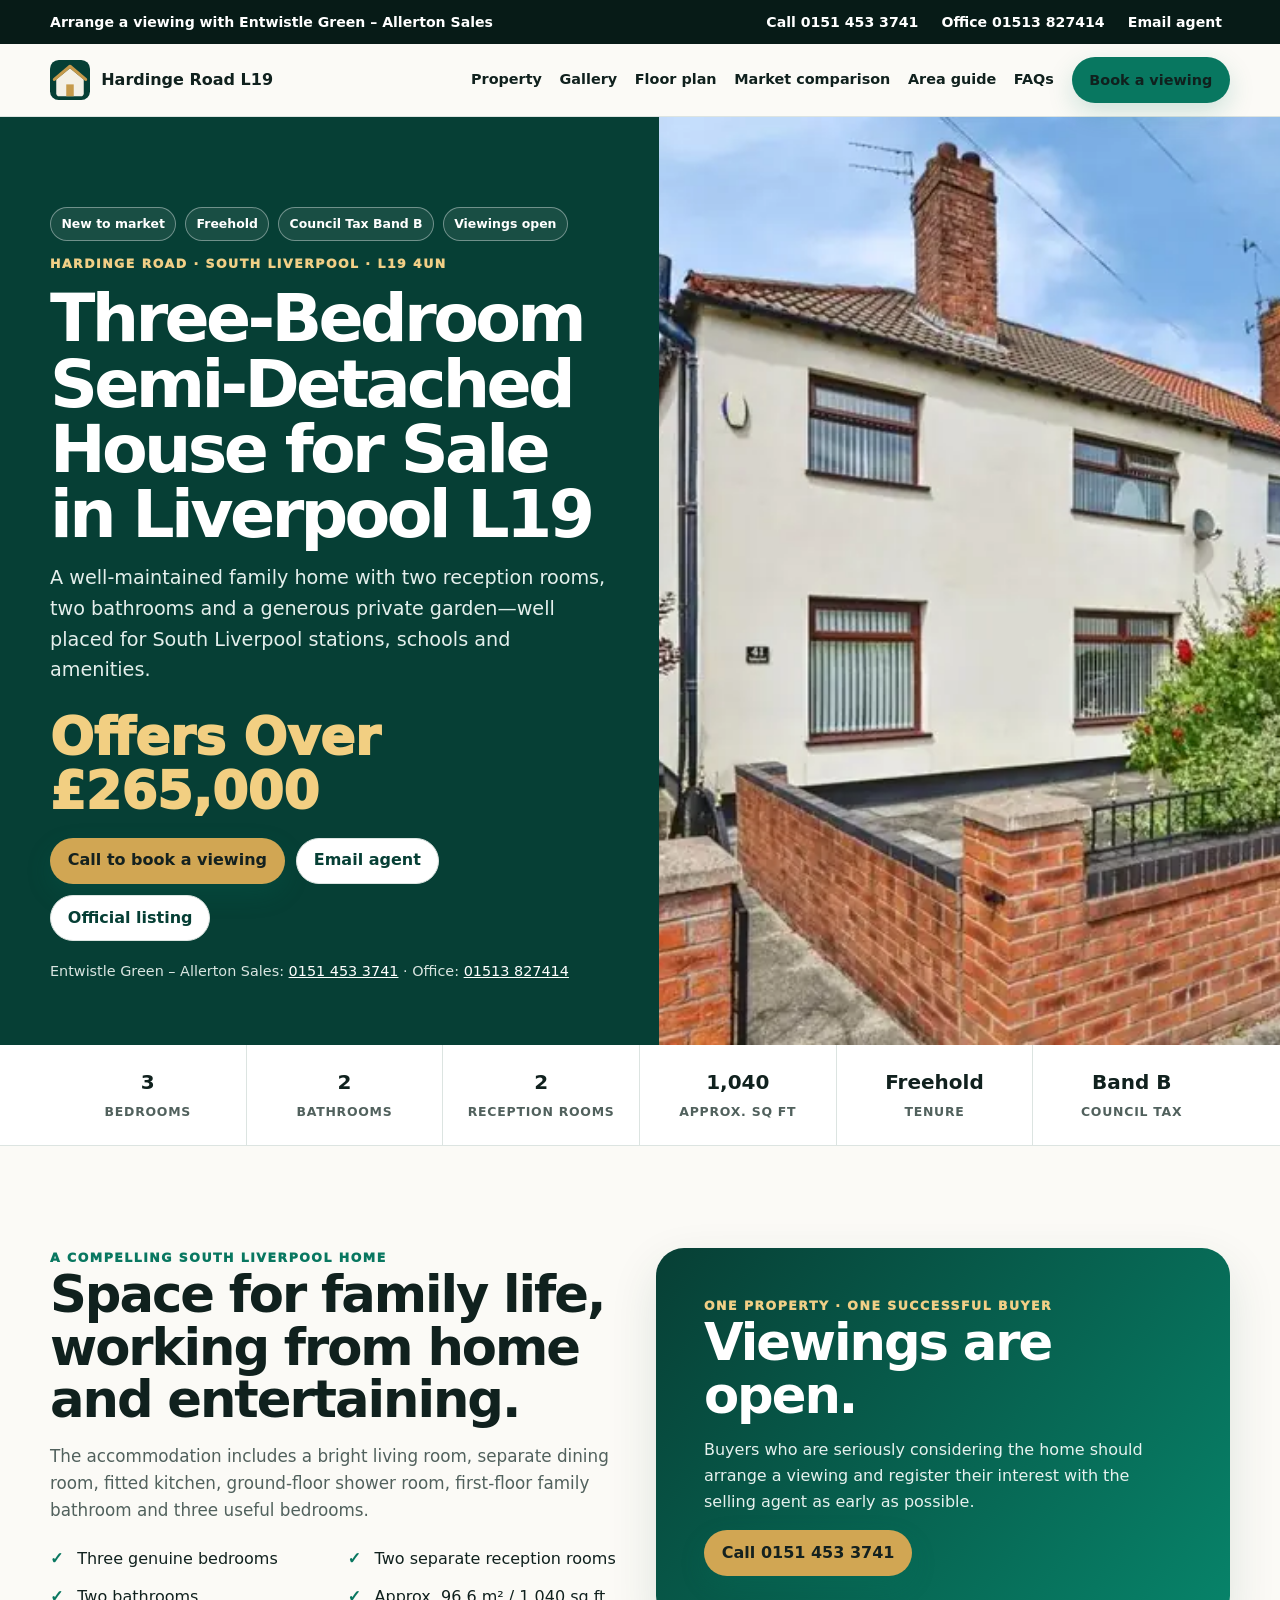
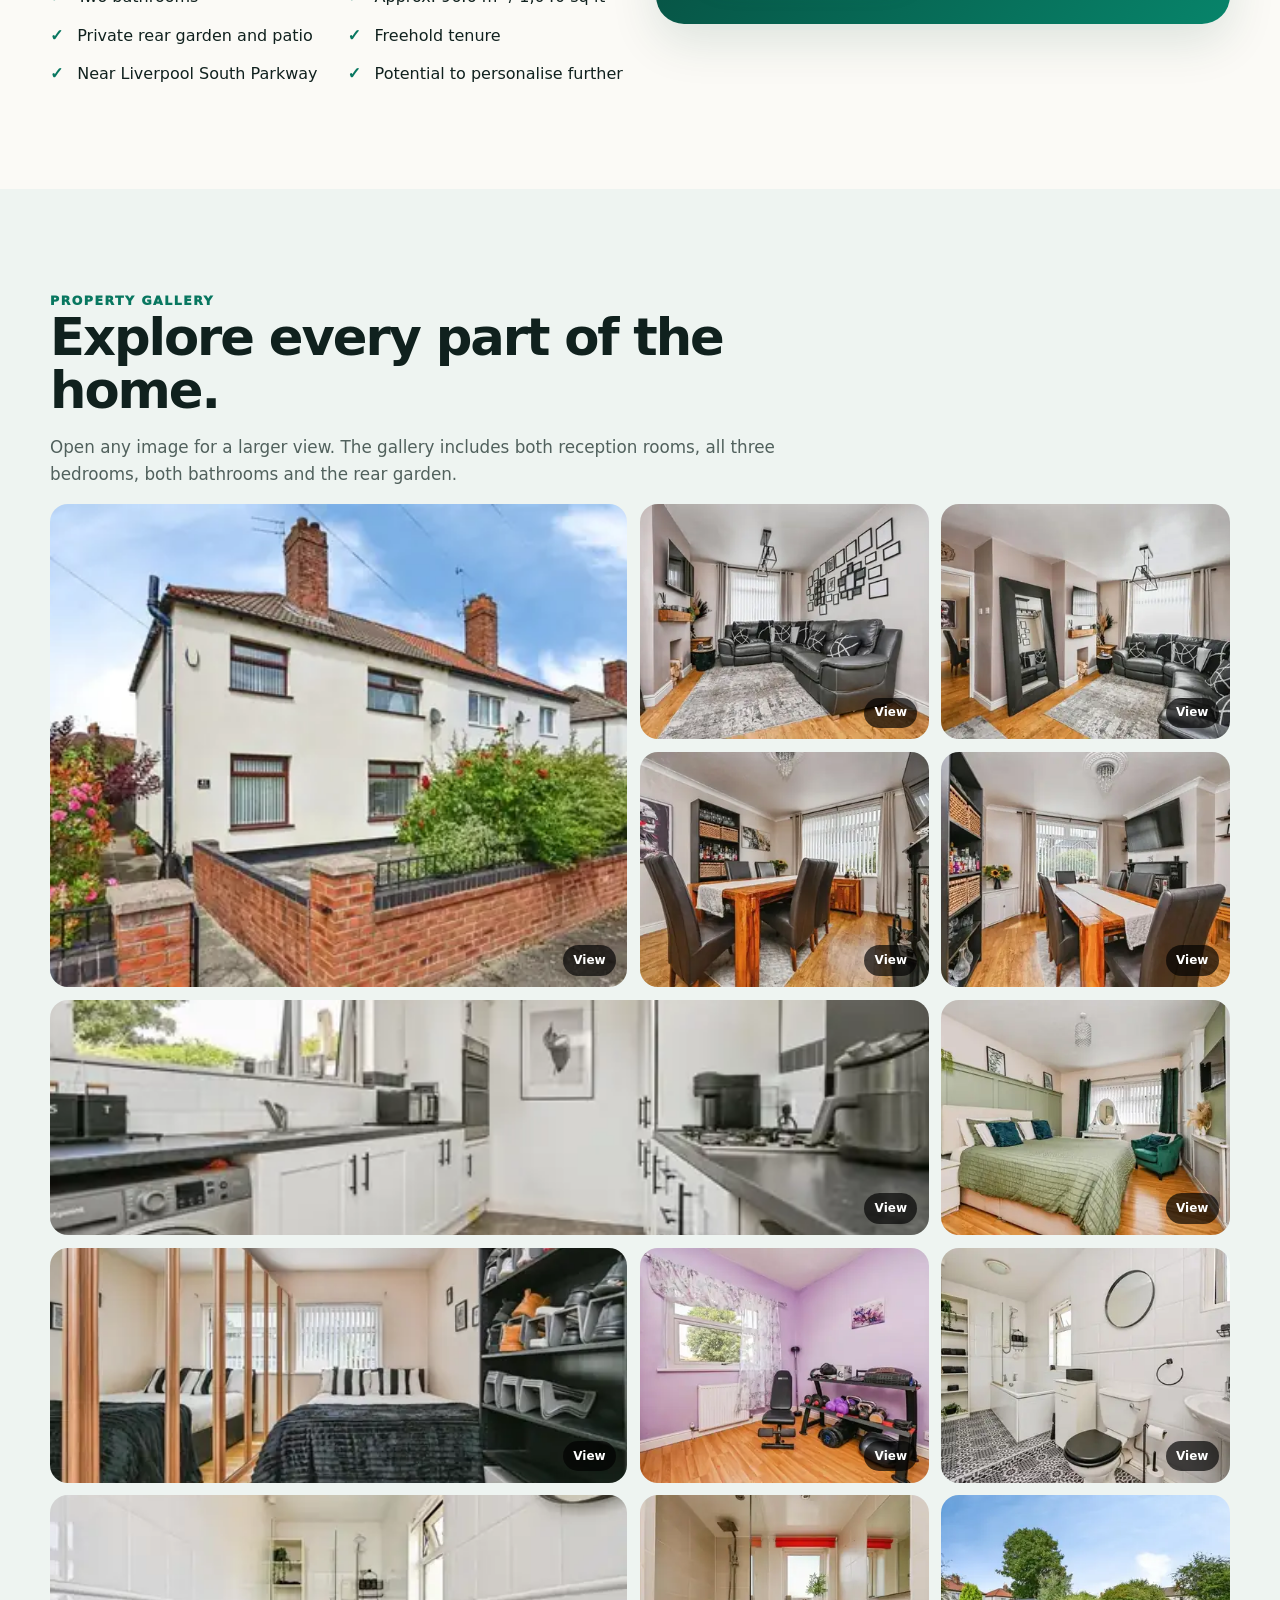
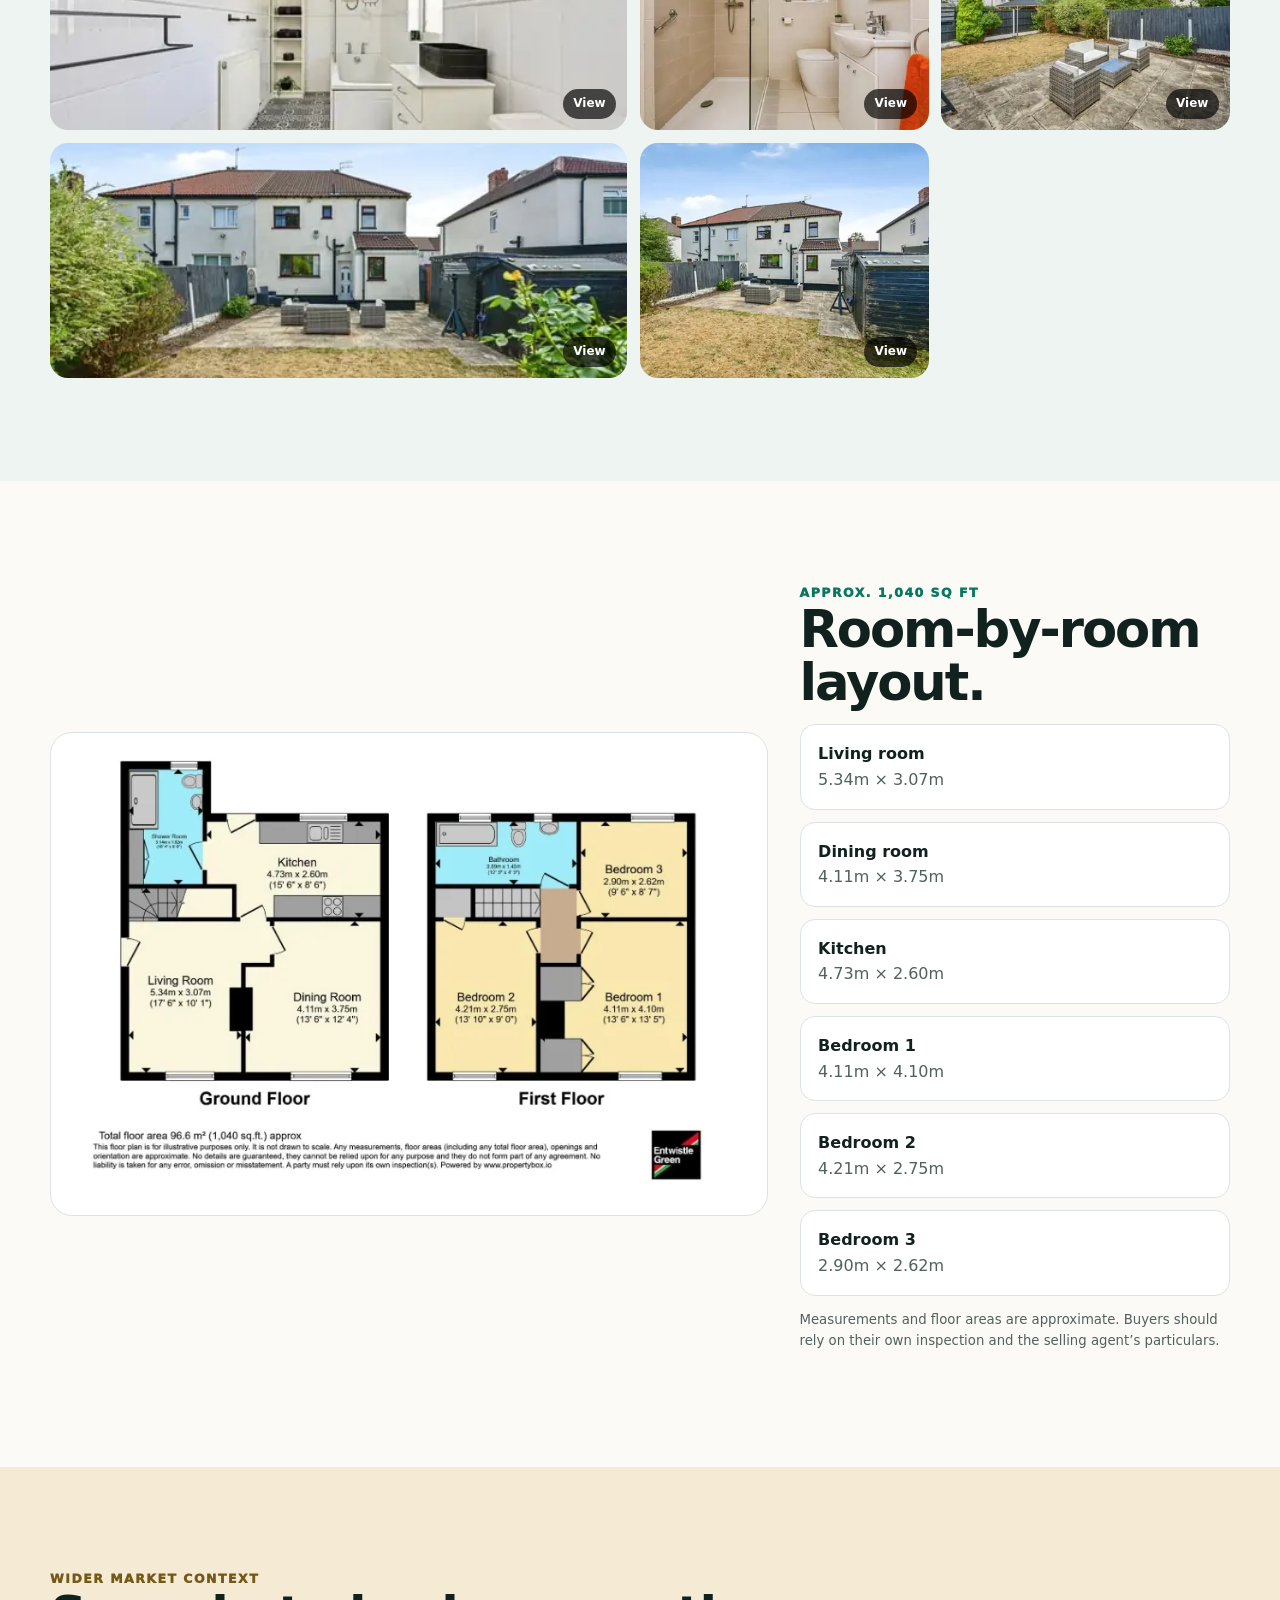
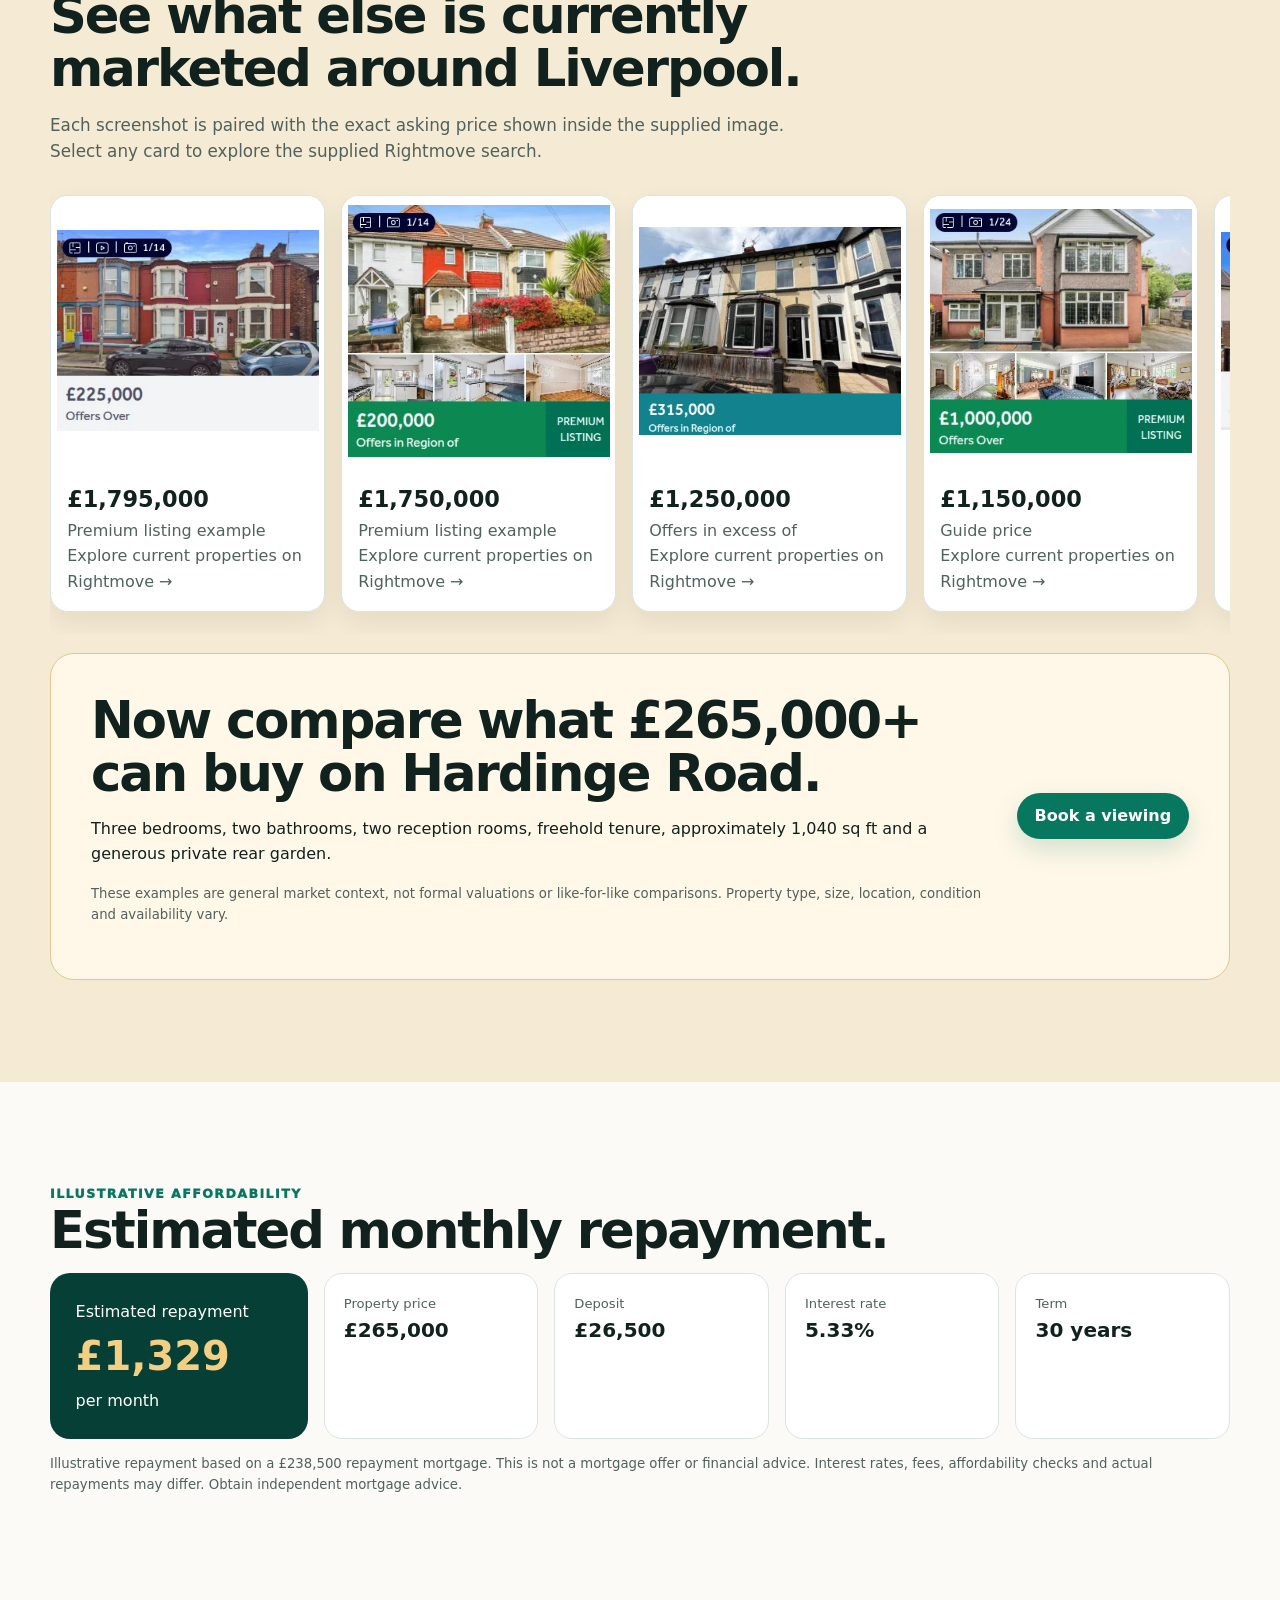
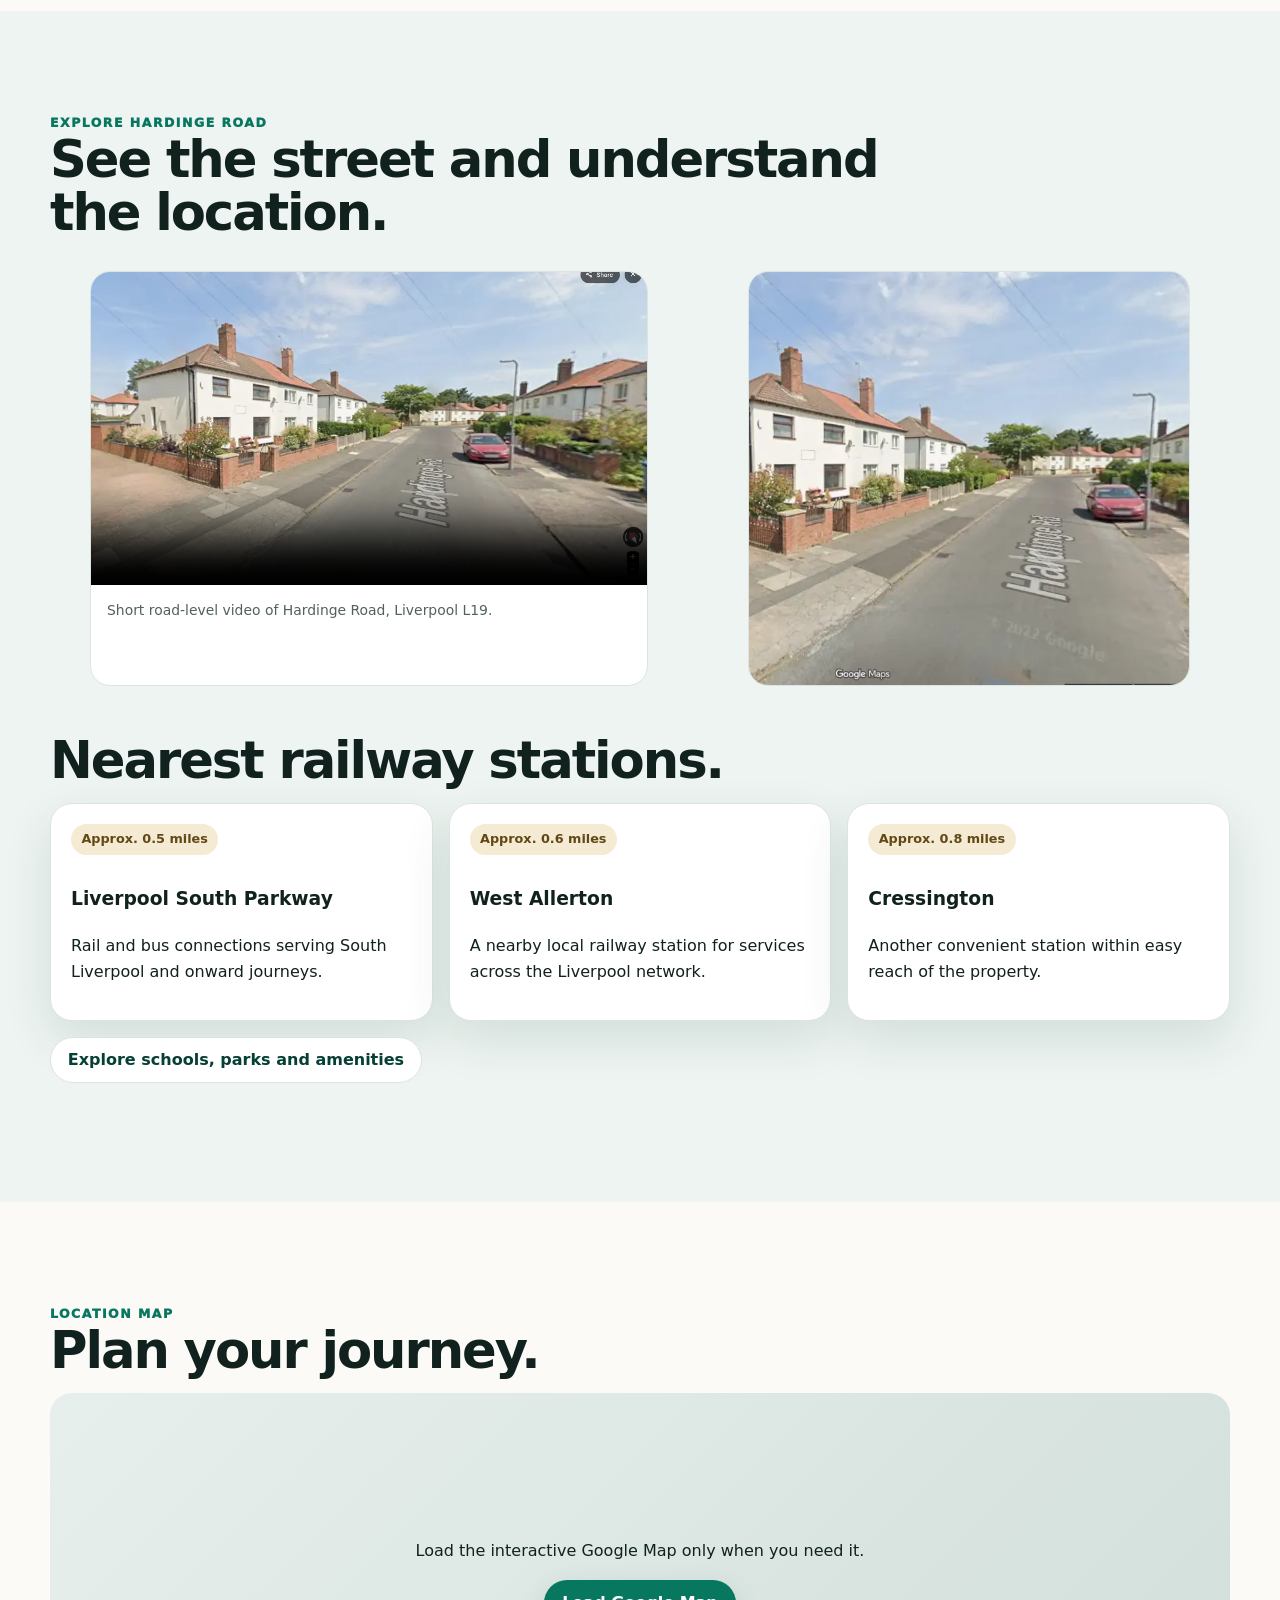
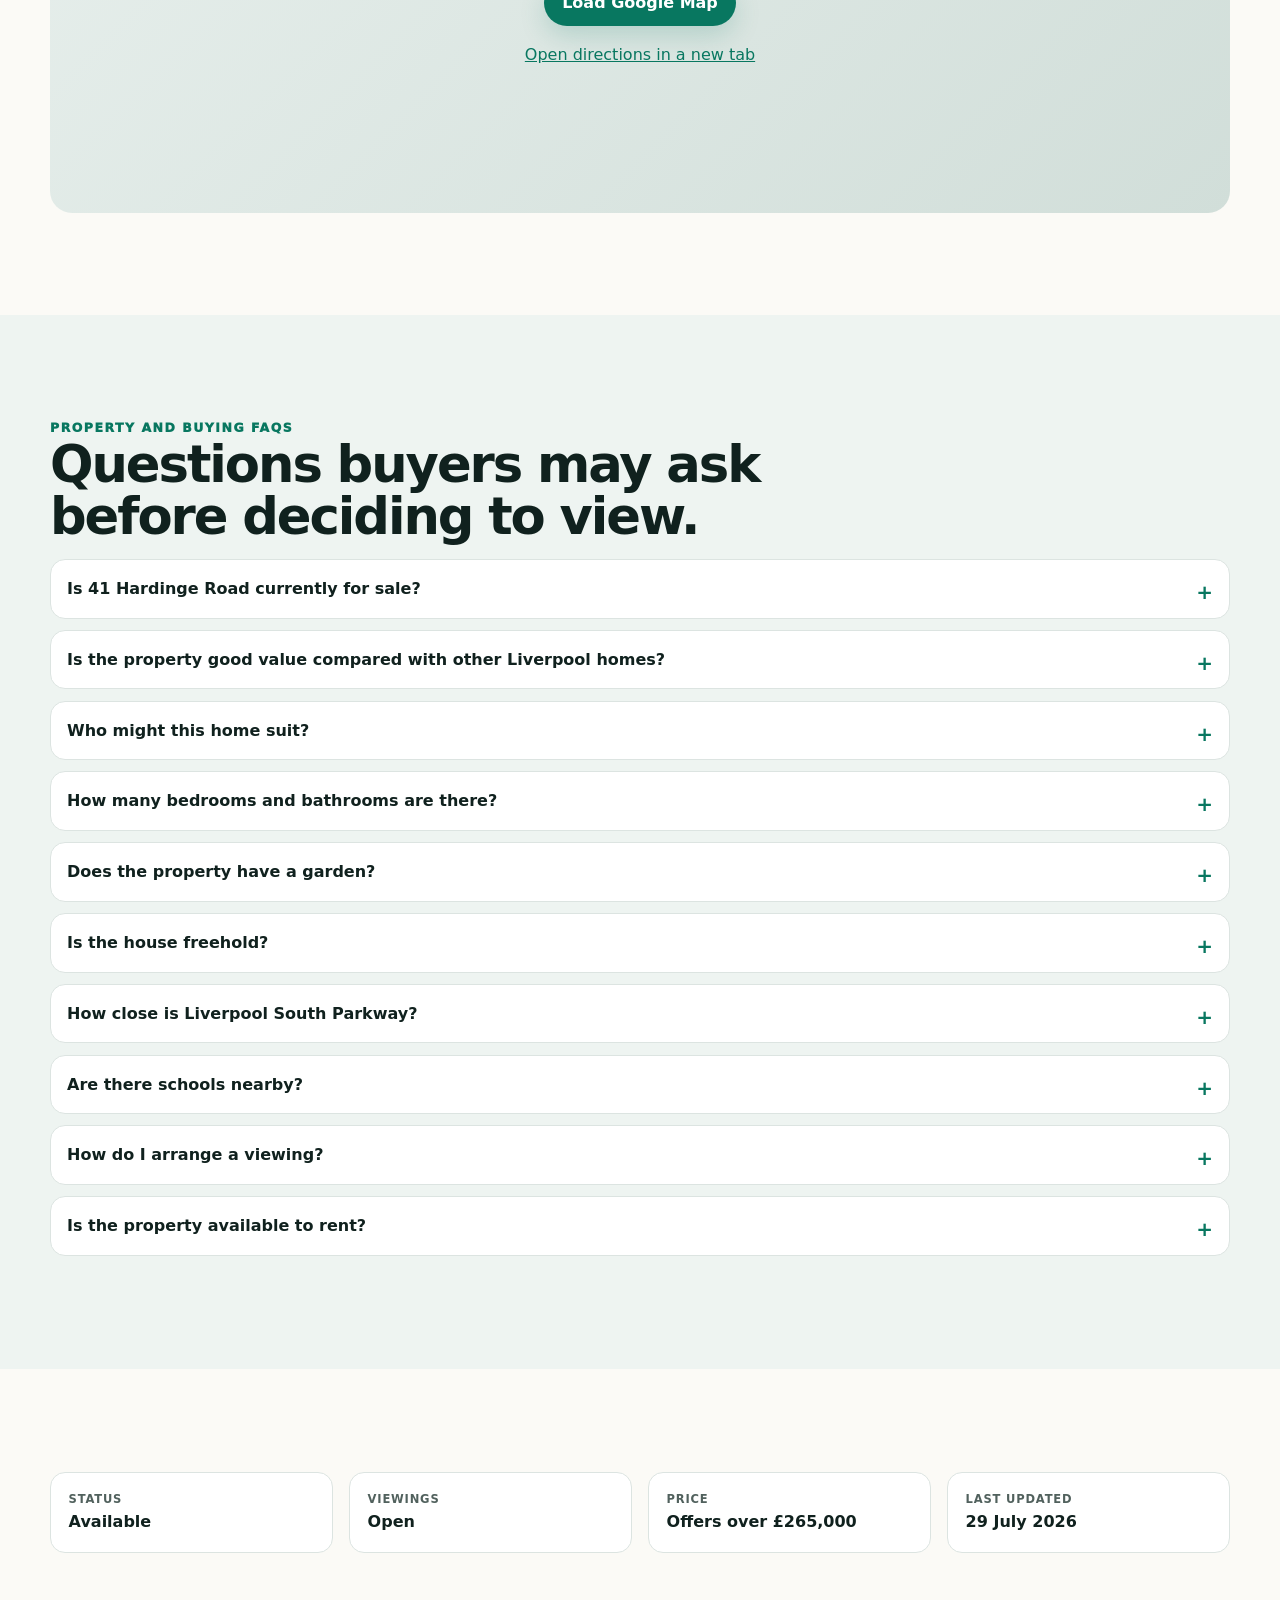
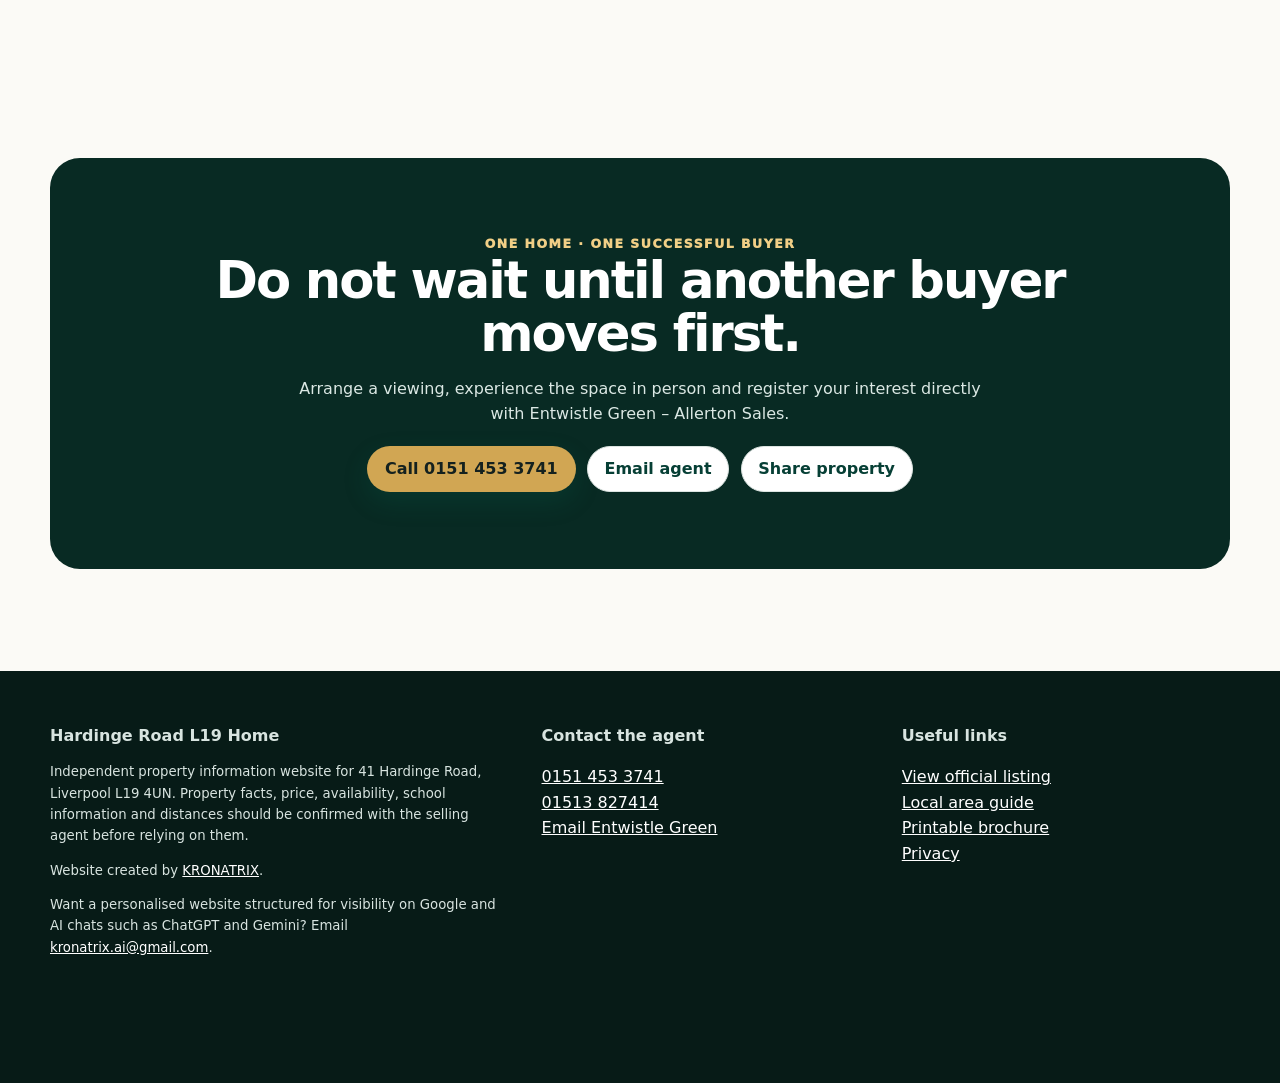
==== commit 9b4dbe7b: "Add files via upload" ====
--- a/index.html
+++ b/index.html
@@ -1,837 +1,11 @@
-<!DOCTYPE html>
+<!doctype html><html lang="en-GB"><head>
+<!-- Google tag (gtag.js) -->
+<script async src="https://www.googletagmanager.com/gtag/js?id=G-SX42GHNLTR"></script>
+<script>
+  window.dataLayer = window.dataLayer || [];
+  function gtag(){dataLayer.push(arguments);}
+  gtag('js', new Date());
 
-<html lang="en-GB">
-<head>
-<base href="/hardinge-road-l19/"/>
-<meta charset="utf-8"/>
-<meta content="width=device-width,initial-scale=1,viewport-fit=cover" name="viewport"/>
-<title>3 Bedroom Semi-Detached House for Sale in Liverpool L19 | Hardinge Road</title>
-<meta content="View this three-bedroom semi-detached house for sale on Hardinge Road, Liverpool L19. Freehold family home with two bathrooms, two reception rooms and a generous garden. Offers over £265,000." name="description"/>
-<meta content="index,follow,max-image-preview:large,max-snippet:-1,max-video-preview:-1" name="robots"/>
-<link href="https://hardinge-road-l19.github.io/hardinge-road-l19/" rel="canonical"/>
-<link href="/hardinge-road-l19/favicon.svg" rel="icon" type="image/svg+xml"/>
-<link href="/hardinge-road-l19/site.webmanifest" rel="manifest"/>
-<meta content="#063f35" name="theme-color"/>
-<meta content="website" property="og:type"/>
-<meta content="en_GB" property="og:locale"/>
-<meta content="Hardinge Road L19 Home" property="og:site_name"/>
-<meta content="3 Bedroom Semi-Detached House for Sale in Liverpool L19" property="og:title"/>
-<meta content="Offers over £265,000. Freehold family home with three bedrooms, two bathrooms, two reception rooms and a generous private garden." property="og:description"/>
-<meta content="https://hardinge-road-l19.github.io/hardinge-road-l19/" property="og:url"/>
-<meta content="https://hardinge-road-l19.github.io/hardinge-road-l19/hardinge-road-liverpool-l19-social-preview.webp" property="og:image"/>
-<meta content="1200" property="og:image:width"/>
-<meta content="630" property="og:image:height"/>
-<meta content="Three-bedroom semi-detached house for sale in Liverpool L19, offers over £265,000" property="og:image:alt"/>
-<meta content="summary_large_image" name="twitter:card"/>
-<meta content="Three-Bedroom House for Sale — Liverpool L19" name="twitter:title"/>
-<meta content="Offers over £265,000. View this freehold family home on Hardinge Road." name="twitter:description"/>
-<meta content="https://hardinge-road-l19.github.io/hardinge-road-l19/hardinge-road-liverpool-l19-social-preview.webp" name="twitter:image"/>
-<link as="image" fetchpriority="high" href="front-exterior-1024.webp" rel="preload"/>
-<link href="styles.css?v=20260729-4" rel="stylesheet"/>
-<script type="application/ld+json">{"@context":"https://schema.org","@graph":[{"@type":"WebSite","@id":"https://hardinge-road-l19.github.io/hardinge-road-l19/#website","url":"https://hardinge-road-l19.github.io/hardinge-road-l19/","name":"Hardinge Road L19 Home","alternateName":"Three-Bedroom House for Sale Liverpool L19","inLanguage":"en-GB"},{"@type":"WebPage","@id":"https://hardinge-road-l19.github.io/hardinge-road-l19/#webpage","url":"https://hardinge-road-l19.github.io/hardinge-road-l19/","name":"3 Bedroom Semi-Detached House for Sale in Liverpool L19 | Hardinge Road","description":"Three-bedroom freehold semi-detached family home for sale on Hardinge Road, Liverpool L19. Offers over £265,000, two bathrooms, two reception rooms and a generous private garden.","isPartOf":{"@id":"https://hardinge-road-l19.github.io/hardinge-road-l19/#website"},"about":{"@id":"https://hardinge-road-l19.github.io/hardinge-road-l19/#listing"},"dateModified":"2026-07-29","inLanguage":"en-GB","primaryImageOfPage":{"@id":"https://hardinge-road-l19.github.io/hardinge-road-l19/#primaryimage"}},{"@type":"ImageObject","@id":"https://hardinge-road-l19.github.io/hardinge-road-l19/#primaryimage","url":"https://hardinge-road-l19.github.io/hardinge-road-l19/front-exterior-1024.webp","contentUrl":"https://hardinge-road-l19.github.io/hardinge-road-l19/front-exterior-1024.webp","caption":"Three-bedroom semi-detached house for sale on Hardinge Road, Liverpool L19"},{"@type":"RealEstateListing","@id":"https://hardinge-road-l19.github.io/hardinge-road-l19/#listing","url":"https://hardinge-road-l19.github.io/hardinge-road-l19/","name":"Three-Bedroom Semi-Detached House for Sale in Liverpool L19","description":"A well-maintained three-bedroom freehold semi-detached family home with two reception rooms, a fitted kitchen, ground-floor shower room, first-floor family bathroom and generous private garden.","datePosted":"2026-07-28","dateModified":"2026-07-29","mainEntity":{"@id":"https://hardinge-road-l19.github.io/hardinge-road-l19/#house"},"offers":{"@type":"Offer","price":"265000","priceCurrency":"GBP","priceSpecification":{"@type":"PriceSpecification","price":"265000","priceCurrency":"GBP","valueAddedTaxIncluded":false},"availability":"https://schema.org/InStock","url":"https://www.rightmove.co.uk/properties/91415346#/?channel=RES_BUY","seller":{"@type":"RealEstateAgent","name":"Entwistle Green Allerton","email":"allerton@entwistlegreen.co.uk","telephone":"+441512680592"}}},{"@type":"House","@id":"https://hardinge-road-l19.github.io/hardinge-road-l19/#house","name":"Three-bedroom semi-detached house on Hardinge Road, Liverpool L19","address":{"@type":"PostalAddress","streetAddress":"Hardinge Road","addressLocality":"Liverpool","addressRegion":"Merseyside","postalCode":"L19","addressCountry":"GB"},"numberOfBedrooms":3,"numberOfBathroomsTotal":2,"floorSize":{"@type":"QuantitativeValue","value":"96.6","unitCode":"MTK"},"numberOfRooms":5,"amenityFeature":[{"@type":"LocationFeatureSpecification","name":"Freehold tenure","value":true},{"@type":"LocationFeatureSpecification","name":"Private rear garden","value":true},{"@type":"LocationFeatureSpecification","name":"Separate living room","value":true},{"@type":"LocationFeatureSpecification","name":"Separate dining room","value":true},{"@type":"LocationFeatureSpecification","name":"Ground-floor shower room","value":true},{"@type":"LocationFeatureSpecification","name":"First-floor family bathroom","value":true}],"image":["https://hardinge-road-l19.github.io/hardinge-road-l19/front-exterior-1024.webp","https://hardinge-road-l19.github.io/hardinge-road-l19/living-room-1024.webp","https://hardinge-road-l19.github.io/hardinge-road-l19/living-room-alt-1024.webp","https://hardinge-road-l19.github.io/hardinge-road-l19/dining-room-1024.webp","https://hardinge-road-l19.github.io/hardinge-road-l19/fitted-kitchen-1024.webp","https://hardinge-road-l19.github.io/hardinge-road-l19/main-bedroom-1024.webp","https://hardinge-road-l19.github.io/hardinge-road-l19/bedroom-two-1024.webp","https://hardinge-road-l19.github.io/hardinge-road-l19/bedroom-three-1024.webp","https://hardinge-road-l19.github.io/hardinge-road-l19/family-bathroom-1024.webp","https://hardinge-road-l19.github.io/hardinge-road-l19/ground-floor-shower-room-1024.webp","https://hardinge-road-l19.github.io/hardinge-road-l19/garden-patio-1024.webp","https://hardinge-road-l19.github.io/hardinge-road-l19/rear-garden-wide-1024.webp","https://hardinge-road-l19.github.io/hardinge-road-l19/rear-exterior-garden-1024.webp"]},{"@type":"BreadcrumbList","@id":"https://hardinge-road-l19.github.io/hardinge-road-l19/#breadcrumb","itemListElement":[{"@type":"ListItem","position":1,"name":"Houses for Sale in Liverpool","item":"https://hardinge-road-l19.github.io/hardinge-road-l19/"},{"@type":"ListItem","position":2,"name":"Liverpool L19 Property for Sale","item":"https://hardinge-road-l19.github.io/hardinge-road-l19/#property-details"},{"@type":"ListItem","position":3,"name":"Hardinge Road","item":"https://hardinge-road-l19.github.io/hardinge-road-l19/"}]},{"@type":"FAQPage","@id":"https://hardinge-road-l19.github.io/hardinge-road-l19/#faq","mainEntity":[{"@type":"Question","name":"How much is the three-bedroom house on Hardinge Road?","acceptedAnswer":{"@type":"Answer","text":"The property is being marketed at offers over £265,000."}},{"@type":"Question","name":"Is the property freehold?","acceptedAnswer":{"@type":"Answer","text":"Yes. The property is being marketed as freehold."}},{"@type":"Question","name":"How many bedrooms and bathrooms are there?","acceptedAnswer":{"@type":"Answer","text":"The home has three bedrooms and two bathrooms, including a ground-floor shower room and a first-floor family bathroom."}},{"@type":"Question","name":"Does the house have a garden?","acceptedAnswer":{"@type":"Answer","text":"Yes. The property has a generous private rear garden with a paved patio and lawn."}},{"@type":"Question","name":"Is the property available to rent?","acceptedAnswer":{"@type":"Answer","text":"No. This property is being offered for sale."}},{"@type":"Question","name":"How can I arrange a viewing?","acceptedAnswer":{"@type":"Answer","text":"Use the Book a Viewing button to contact the selling agent, Entwistle Green Allerton, through the official Rightmove listing."}}]},{"@type":"VideoObject","@id":"https://hardinge-road-l19.github.io/hardinge-road-l19/#road-video","name":"Hardinge Road Liverpool L19 road view","description":"A short road-level video of Hardinge Road in Liverpool L19 near the three-bedroom property for sale.","thumbnailUrl":["https://hardinge-road-l19.github.io/hardinge-road-l19/hardinge-road-street-view.webp"],"uploadDate":"2026-07-29","duration":"PT5S","contentUrl":"https://hardinge-road-l19.github.io/hardinge-road-l19/hardinge-road-liverpool-l19-road-view.mp4","embedUrl":"https://hardinge-road-l19.github.io/hardinge-road-l19/#road-video"}]}</script>
-<!-- Replace G-XXXXXXXXXX to enable consent-based GA4 tracking. -->
-<script>window.SITE_GA_ID='G-XXXXXXXXXX';</script>
-<link href="/hardinge-road-l19/property-data.json" rel="alternate" title="Structured property facts" type="application/json"/><style id="site-styles-inline">
-
-:root{
-  --ink:#12211f;
-  --muted:#5f6c69;
-  --paper:#fbfaf6;
-  --surface:#ffffff;
-  --green:#0a6f59;
-  --green-dark:#063f35;
-  --gold:#c59a4a;
-  --gold-soft:#f5ead4;
-  --line:#dfe5e2;
-  --danger:#a23b2a;
-  --shadow:0 18px 50px rgba(6,63,53,.13);
-  --radius:22px;
-  --max:1180px;
-}
-*{box-sizing:border-box}
-html{scroll-behavior:smooth}
-body{margin:0;font-family:Inter,ui-sans-serif,system-ui,-apple-system,BlinkMacSystemFont,"Segoe UI",sans-serif;color:var(--ink);background:var(--paper);line-height:1.6}
-img{max-width:100%;display:block}
-a{color:inherit}
-button,input,select,textarea{font:inherit}
-.skip-link{position:absolute;left:-9999px;top:auto}
-.skip-link:focus{left:1rem;top:1rem;background:#fff;padding:.8rem 1rem;z-index:9999;border-radius:10px}
-.container{width:min(calc(100% - 2rem),var(--max));margin-inline:auto}
-.section{padding:5.5rem 0}
-.section-tight{padding:3.5rem 0}
-.section-alt{background:#f0f4f1}
-.eyebrow{display:inline-flex;align-items:center;gap:.55rem;font-weight:800;letter-spacing:.09em;text-transform:uppercase;font-size:.78rem;color:var(--green)}
-.eyebrow::before{content:"";width:28px;height:2px;background:var(--gold)}
-h1,h2,h3{line-height:1.12;margin:0 0 1rem;letter-spacing:-.03em}
-h1{font-size:clamp(2.6rem,7vw,5.7rem);max-width:14ch}
-h2{font-size:clamp(2rem,5vw,3.65rem);max-width:18ch}
-h3{font-size:1.25rem}
-p{margin:.5rem 0 1.15rem}
-.lead{font-size:clamp(1.08rem,2.2vw,1.35rem);max-width:66ch;color:#31423e}
-.small{font-size:.9rem;color:var(--muted)}
-.muted{color:var(--muted)}
-.topbar{background:var(--green-dark);color:#fff;text-align:center;padding:.7rem 1rem;font-weight:800;font-size:.9rem}
-.site-header{position:sticky;top:0;z-index:50;background:rgba(251,250,246,.94);backdrop-filter:blur(16px);border-bottom:1px solid rgba(18,33,31,.08)}
-.nav{height:74px;display:flex;align-items:center;justify-content:space-between;gap:1rem}
-.brand{display:flex;align-items:center;gap:.75rem;text-decoration:none;font-weight:900}
-.brand svg{width:38px;height:38px}
-.nav-links{display:flex;align-items:center;gap:1.25rem}
-.nav-links a{text-decoration:none;font-weight:700;font-size:.92rem}
-.mobile-toggle{display:none;border:0;background:transparent;padding:.5rem}
-.btn{display:inline-flex;align-items:center;justify-content:center;gap:.55rem;border-radius:999px;padding:.95rem 1.25rem;text-decoration:none;font-weight:850;border:1px solid transparent;transition:.2s ease;cursor:pointer}
-.btn:hover{transform:translateY(-2px)}
-.btn-primary{background:var(--green);color:#fff;box-shadow:0 10px 28px rgba(10,111,89,.25)}
-.btn-secondary{background:#fff;border-color:var(--line)}
-.btn-gold{background:var(--gold);color:#111}
-.btn-small{padding:.65rem 1rem;font-size:.88rem}
-.hero{position:relative;min-height:calc(100svh - 112px);display:grid;align-items:end;overflow:hidden;background:#0c2f29;color:#fff}
-.hero-media{position:absolute;inset:0}
-.hero-media img{width:100%;height:100%;object-fit:cover;object-position:center 44%}
-.hero-media::after{content:"";position:absolute;inset:0;background:linear-gradient(90deg,rgba(2,21,17,.92) 0%,rgba(2,21,17,.72) 45%,rgba(2,21,17,.18) 80%),linear-gradient(0deg,rgba(2,21,17,.72) 0%,transparent 48%)}
-.hero-content{position:relative;z-index:2;padding:clamp(3rem,7vw,7rem) 0 3.5rem}
-.hero h1{color:#fff}
-.hero .lead{color:#eef5f2;max-width:57ch}
-.badges{display:flex;flex-wrap:wrap;gap:.65rem;margin-bottom:1.25rem}
-.badge{display:inline-flex;align-items:center;padding:.5rem .8rem;border-radius:999px;background:rgba(255,255,255,.13);border:1px solid rgba(255,255,255,.22);font-weight:800;font-size:.82rem}
-.price-row{display:flex;align-items:end;gap:1.5rem;flex-wrap:wrap;margin:1.75rem 0}
-.price{font-size:clamp(2.2rem,5vw,4.25rem);font-weight:950;line-height:1;color:#ffe5a8}
-.offer-label{text-transform:uppercase;letter-spacing:.12em;font-weight:800;font-size:.78rem;color:#d8e7e2}
-.hero-actions{display:flex;gap:.8rem;flex-wrap:wrap}
-.hero-note{margin-top:1rem;color:#d5e3df;font-size:.92rem}
-.fact-strip{background:#fff;border-bottom:1px solid var(--line)}
-.fact-grid{display:grid;grid-template-columns:repeat(6,1fr)}
-.fact{padding:1.3rem .9rem;text-align:center;border-right:1px solid var(--line)}
-.fact:last-child{border-right:0}
-.fact strong{display:block;font-size:1.12rem}
-.fact span{font-size:.78rem;text-transform:uppercase;letter-spacing:.08em;color:var(--muted);font-weight:800}
-.intro-grid{display:grid;grid-template-columns:1.05fr .95fr;gap:3.5rem;align-items:center}
-.card{background:var(--surface);border:1px solid var(--line);border-radius:var(--radius);box-shadow:0 10px 35px rgba(18,33,31,.06)}
-.value-card{padding:2rem;position:relative;overflow:hidden}
-.value-card::before{content:"";position:absolute;width:180px;height:180px;border-radius:50%;background:var(--gold-soft);right:-70px;top:-70px}
-.check-list{list-style:none;padding:0;margin:1.25rem 0 0;display:grid;grid-template-columns:1fr 1fr;gap:.8rem}
-.check-list li{display:flex;gap:.65rem;align-items:flex-start;font-weight:700}
-.check-list li::before{content:"✓";display:grid;place-items:center;min-width:24px;height:24px;border-radius:50%;background:#dff2eb;color:var(--green);font-weight:900}
-.urgency{background:linear-gradient(120deg,var(--green-dark),#0a6f59);color:#fff;border-radius:30px;padding:clamp(2rem,5vw,4rem);display:grid;grid-template-columns:1fr auto;gap:2rem;align-items:center;box-shadow:var(--shadow)}
-.urgency h2{color:#fff;margin-bottom:.65rem}
-.urgency p{color:#e5f0ed;max-width:64ch}
-.gallery-grid{display:grid;grid-template-columns:2fr 1fr 1fr;grid-auto-rows:240px;gap:.8rem}
-.gallery-item{position:relative;overflow:hidden;border-radius:18px;background:#d6ddda;cursor:pointer;border:0;padding:0}
-.gallery-item:first-child{grid-row:span 2}
-.gallery-item:nth-child(6){grid-column:span 2}
-.gallery-item img{width:100%;height:100%;object-fit:cover;transition:transform .5s ease}
-.gallery-item:hover img{transform:scale(1.04)}
-.gallery-item::after{content:"View";position:absolute;right:.75rem;bottom:.75rem;background:rgba(0,0,0,.64);color:#fff;border-radius:999px;padding:.35rem .65rem;font-size:.8rem;font-weight:800}
-.lightbox{position:fixed;inset:0;background:rgba(2,16,13,.96);z-index:100;display:none;place-items:center;padding:1rem}
-.lightbox.open{display:grid}
-.lightbox img{max-height:85vh;max-width:94vw;border-radius:14px}
-.lightbox-close,.lightbox-prev,.lightbox-next{position:absolute;border:0;background:rgba(255,255,255,.13);color:#fff;border-radius:50%;width:48px;height:48px;font-size:1.5rem;cursor:pointer}
-.lightbox-close{top:1rem;right:1rem}
-.lightbox-prev{left:1rem;top:50%}
-.lightbox-next{right:1rem;top:50%}
-.lightbox-caption{color:#fff;margin-top:.75rem;text-align:center;font-weight:700}
-.rooms{display:grid;grid-template-columns:repeat(3,1fr);gap:1rem}
-.room-card{padding:1.35rem}
-.room-card strong{display:block;font-size:1.1rem}
-.room-card span{color:var(--muted)}
-.floorplan-wrap{display:grid;grid-template-columns:1.25fr .75fr;gap:2rem;align-items:center}
-.floorplan-image{background:#fff;padding:1rem;border-radius:var(--radius);border:1px solid var(--line)}
-.market-scroll{display:grid;grid-auto-flow:column;grid-auto-columns:minmax(250px,330px);gap:1rem;overflow-x:auto;scroll-snap-type:x mandatory;padding:1rem 0 1.5rem}
-.market-card{scroll-snap-align:start;display:block;text-decoration:none;background:#fff;border-radius:18px;overflow:hidden;border:1px solid var(--line);box-shadow:0 10px 25px rgba(18,33,31,.07)}
-.market-card img{width:100%;height:245px;object-fit:cover}
-.market-copy{padding:1rem}
-.market-copy strong{font-size:1.3rem;display:block}
-.market-card:hover{outline:3px solid rgba(197,154,74,.35);transform:translateY(-2px)}
-.compare-highlight{display:grid;grid-template-columns:1fr auto;align-items:center;gap:2rem;padding:2rem;background:var(--gold-soft);border-radius:24px;border:1px solid #ead6aa}
-.location-grid{display:grid;grid-template-columns:1fr 1fr;gap:2rem}
-.map-shell{min-height:480px;background:#dfe6e3;border-radius:var(--radius);overflow:hidden;position:relative}
-.map-shell iframe{width:100%;height:100%;min-height:480px;border:0}
-.map-placeholder{position:absolute;inset:0;display:grid;place-items:center;text-align:center;padding:2rem;background:linear-gradient(135deg,#e6eeeb,#d4ded9)}
-.info-grid{display:grid;grid-template-columns:repeat(3,1fr);gap:1rem}
-.info-card{padding:1.4rem}
-.info-card .icon{font-size:1.6rem;margin-bottom:.65rem}
-.source-link{font-size:.82rem;color:var(--green);font-weight:800}
-.faq{max-width:900px}
-details{background:#fff;border:1px solid var(--line);border-radius:16px;margin:.7rem 0;padding:0 1.1rem}
-summary{cursor:pointer;font-weight:850;padding:1.1rem 2rem 1.1rem 0;position:relative;list-style:none}
-summary::-webkit-details-marker{display:none}
-summary::after{content:"+";position:absolute;right:0;font-size:1.4rem;color:var(--green)}
-details[open] summary::after{content:"–"}
-details p{padding:0 0 1rem;color:#42514e}
-.status-panel{display:grid;grid-template-columns:repeat(4,1fr);gap:1rem}
-.status-item{background:#fff;border:1px solid var(--line);border-radius:16px;padding:1.25rem}
-.status-item span{display:block;font-size:.75rem;text-transform:uppercase;letter-spacing:.08em;color:var(--muted);font-weight:800}
-.status-item strong{display:block;margin-top:.3rem}
-.final-cta{background:#0b2a24;color:#fff;border-radius:30px;padding:clamp(2rem,6vw,5rem);text-align:center}
-.final-cta h2{color:#fff;margin-inline:auto}
-.final-cta p{color:#d9e5e1;max-width:66ch;margin-inline:auto}
-.footer{background:#071b17;color:#d8e4e0;padding:3rem 0 6rem}
-.footer-grid{display:grid;grid-template-columns:1.4fr 1fr 1fr;gap:2rem}
-.footer a{color:#fff}
-.footer ul{list-style:none;padding:0;margin:0}
-.footer li{margin:.45rem 0}
-.mobile-cta{display:none;position:fixed;left:0;right:0;bottom:0;z-index:60;background:#fff;border-top:1px solid var(--line);padding:.65rem .8rem;gap:.6rem;align-items:center;box-shadow:0 -10px 30px rgba(0,0,0,.08)}
-.mobile-cta .price-mini{font-weight:900;flex:1;line-height:1.15}
-.mobile-cta .price-mini span{display:block;font-size:.72rem;color:var(--muted)}
-.page-hero{padding:5rem 0 3rem;background:linear-gradient(120deg,#082a23,#0a6f59);color:#fff}
-.page-hero h1{color:#fff;font-size:clamp(2.5rem,6vw,4.8rem)}
-.breadcrumbs{font-size:.85rem;margin-bottom:1rem;color:#d8e6e2}
-.breadcrumbs a{color:#fff}
-.brochure-grid{display:grid;grid-template-columns:1fr 1fr;gap:2rem}
-.notice{padding:1rem 1.15rem;background:#fff8e6;border:1px solid #ecd59e;border-radius:14px;color:#5a471d}
-.print-only{display:none}
-@media (max-width:980px){
-  .nav-links{display:none;position:absolute;top:74px;left:0;right:0;background:#fff;padding:1rem 1rem 1.5rem;border-bottom:1px solid var(--line);flex-direction:column;align-items:flex-start}
-  .nav-links.open{display:flex}
-  .mobile-toggle{display:block}
-  .fact-grid{grid-template-columns:repeat(3,1fr)}
-  .fact:nth-child(3){border-right:0}
-  .fact:nth-child(-n+3){border-bottom:1px solid var(--line)}
-  .intro-grid,.floorplan-wrap,.location-grid{grid-template-columns:1fr}
-  .gallery-grid{grid-template-columns:1fr 1fr;grid-auto-rows:220px}
-  .gallery-item:first-child{grid-row:span 1;grid-column:span 2}
-  .gallery-item:nth-child(6){grid-column:span 1}
-  .rooms,.info-grid{grid-template-columns:1fr 1fr}
-  .urgency,.compare-highlight{grid-template-columns:1fr}
-  .status-panel{grid-template-columns:1fr 1fr}
-  .footer-grid{grid-template-columns:1fr 1fr}
-}
-@media (max-width:640px){
-  .section{padding:4rem 0}
-  .hero{min-height:740px}
-  .hero-media::after{background:linear-gradient(0deg,rgba(2,21,17,.94) 0%,rgba(2,21,17,.64) 70%,rgba(2,21,17,.2) 100%)}
-  .hero-content{padding-bottom:2rem}
-  .hero-actions .btn{width:100%}
-  .fact-grid{grid-template-columns:repeat(2,1fr)}
-  .fact{border-bottom:1px solid var(--line)}
-  .fact:nth-child(2n){border-right:0}
-  .fact:nth-child(3){border-right:1px solid var(--line)}
-  .check-list{grid-template-columns:1fr}
-  .gallery-grid{grid-template-columns:1fr;grid-auto-rows:230px}
-  .gallery-item:first-child{grid-column:span 1}
-  .rooms,.info-grid,.status-panel,.footer-grid,.brochure-grid{grid-template-columns:1fr}
-  .market-scroll{grid-auto-columns:82vw}
-  .market-card img{height:230px}
-  .mobile-cta{display:flex}
-  .footer{padding-bottom:7rem}
-  h1{font-size:clamp(2.5rem,13vw,4rem)}
-}
-@media print{
-  .site-header,.topbar,.mobile-cta,.btn,.market-scroll,.footer,.hero-actions,.share-row{display:none!important}
-  body{background:#fff}
-  .hero{min-height:auto;color:#000;background:#fff}
-  .hero-media{position:relative;height:320px}
-  .hero-media::after{display:none}
-  .hero-content{color:#000;padding:1.5rem 0}
-  .hero h1,.hero .lead{color:#000}
-  .section{padding:1.5rem 0}
-  .print-only{display:block}
-  .card{box-shadow:none}
-}
-
-.cookie-banner{position:fixed;left:1rem;right:1rem;bottom:1rem;z-index:90;max-width:760px;margin-inline:auto;background:#fff;border:1px solid var(--line);border-radius:18px;padding:1rem 1.1rem;box-shadow:0 20px 60px rgba(0,0,0,.22);display:grid;grid-template-columns:1fr auto;gap:1rem;align-items:center}
-.cookie-banner p{margin:0;font-size:.9rem;color:#42514e}
-.cookie-actions{display:flex;gap:.5rem;flex-wrap:wrap}
-@media(max-width:640px){.cookie-banner{bottom:5.2rem;grid-template-columns:1fr}.cookie-actions .btn{flex:1}}
-
-
-/* Local area, video and school directory */
-.section-heading{display:flex;align-items:end;justify-content:space-between;gap:2rem;margin-bottom:1.5rem}
-.media-feature{display:grid;grid-template-columns:1.35fr .65fr;gap:1.25rem;align-items:stretch}
-.video-card,.image-card{overflow:hidden;margin:0}
-.video-card video{display:block;width:100%;aspect-ratio:16/9;background:#071b17;object-fit:cover}
-.image-card img{display:block;width:100%;height:100%;max-height:620px;object-fit:cover}
-.image-card a{display:block;height:100%}
-.image-card figcaption,.media-caption{padding:1rem 1.1rem;background:#fff;color:var(--muted);font-size:.88rem}
-.media-caption{display:flex;justify-content:space-between;gap:1rem;align-items:center}
-.media-caption strong{color:var(--ink)}
-.station-grid{display:grid;grid-template-columns:repeat(3,1fr);gap:1rem;margin:1.5rem 0}
-.station-card{padding:1.5rem;position:relative}
-.distance{display:inline-flex;padding:.4rem .7rem;border-radius:999px;background:var(--gold-soft);color:#594312;font-weight:900;font-size:.82rem;margin-bottom:.8rem}
-.schools-feature{display:grid;grid-template-columns:1.25fr .75fr;gap:1.25rem;align-items:stretch;margin:1.5rem 0}
-.school-highlight{padding:1.6rem}
-.detail-list{display:grid;gap:.55rem;margin:1.1rem 0 1.4rem}
-.detail-list div{display:grid;grid-template-columns:110px 1fr;gap:.75rem;border-bottom:1px solid var(--line);padding-bottom:.55rem}
-.detail-list dt{font-weight:850;color:var(--muted)}
-.detail-list dd{margin:0;font-weight:700}
-.school-directory{margin-top:1.5rem;background:#fff}
-.school-directory summary{font-size:1.05rem}
-.table-wrap{overflow-x:auto;padding-bottom:1rem}
-.school-table{width:100%;border-collapse:collapse;min-width:760px}
-.school-table th,.school-table td{text-align:left;padding:.85rem;border-bottom:1px solid var(--line);vertical-align:top}
-.school-table th{background:#f1f5f3;color:var(--green-dark);font-size:.8rem;text-transform:uppercase;letter-spacing:.06em;position:sticky;top:0}
-.table-note{display:block;color:var(--muted);font-size:.78rem;font-weight:500;margin-top:.25rem}
-.compact-stations{display:grid;grid-template-columns:repeat(3,1fr);gap:.7rem;margin:1.2rem 0}
-.compact-stations div{background:#fff;border:1px solid var(--line);border-radius:14px;padding:1rem}
-.compact-stations strong{display:block;color:var(--green);font-size:1.25rem}
-.compact-stations span{display:block;font-size:.82rem;font-weight:750;margin-top:.25rem}
-@media(max-width:980px){.media-feature,.schools-feature{grid-template-columns:1fr}.station-grid{grid-template-columns:1fr 1fr}.section-heading{align-items:flex-start;flex-direction:column}}
-@media(max-width:640px){.station-grid,.compact-stations{grid-template-columns:1fr}.media-caption{align-items:flex-start;flex-direction:column}.detail-list div{grid-template-columns:1fr}.school-table{min-width:680px}}
-
-
-
-/* 29 July 2026: responsive market, affordability, station and video corrections */
-.btn{min-height:48px;max-width:100%;white-space:normal;text-align:center;line-height:1.2}
-.market-grid{display:grid;grid-template-columns:repeat(4,minmax(0,1fr));gap:1rem;margin:1.5rem 0 2rem}
-.market-card{display:flex;flex-direction:column;min-width:0;text-decoration:none;background:#fff;border-radius:18px;overflow:hidden;border:1px solid var(--line);box-shadow:0 10px 25px rgba(18,33,31,.07);transition:.2s ease}
-.market-card:hover{outline:3px solid rgba(197,154,74,.35);transform:translateY(-2px)}
-.market-image-wrap{display:grid;place-items:center;aspect-ratio:1/1;background:#fff;border-bottom:1px solid var(--line);overflow:hidden}
-.market-image-wrap img{display:block;width:100%;height:100%;object-fit:contain;background:#fff}
-.market-copy{display:grid;gap:.1rem;padding:1rem;margin-top:auto}
-.market-copy strong{display:block;font-size:1.25rem;line-height:1.15}
-.market-copy span{color:var(--ink)}
-.market-copy em{font-style:normal;color:var(--green);font-weight:800;font-size:.88rem;margin-top:.45rem}
-.affordability-card{display:grid;grid-template-columns:1.05fr 2fr 1fr;gap:1.5rem;align-items:center;padding:2rem;background:linear-gradient(135deg,#fff,#f5ead4)}
-.repayment-label{margin:.35rem 0 0;color:var(--muted);font-weight:750}
-.repayment{display:block;font-size:clamp(2.5rem,6vw,4.5rem);line-height:1;color:var(--green-dark)}
-.affordability-grid{display:grid;grid-template-columns:repeat(4,minmax(0,1fr));gap:.75rem}
-.affordability-grid div{background:#fff;border:1px solid var(--line);border-radius:14px;padding:1rem;min-width:0}
-.affordability-grid span{display:block;color:var(--muted);font-size:.78rem;text-transform:uppercase;letter-spacing:.06em;font-weight:800}
-.affordability-grid strong{display:block;font-size:1.05rem;margin-top:.25rem}
-.affordability-action{display:grid;gap:.65rem}
-.affordability-action .small{margin:0}
-.station-grid-home{margin-top:1.5rem}
-.station-card .distance{display:inline-block;color:var(--green);font-weight:950;font-size:1.25rem;margin-bottom:.5rem}
-.station-card p{margin-bottom:0;color:var(--muted)}
-.location-summary{display:grid;grid-template-columns:1fr 1fr auto;gap:1rem;align-items:center;padding:1.25rem;margin-top:1rem}
-.location-summary div{display:grid}
-.location-summary span{color:var(--muted);font-size:.9rem}
-.video-home-grid{display:grid;grid-template-columns:.8fr 1.2fr;gap:2rem;align-items:center}
-.video-home-copy h2{max-width:13ch}
-.video-card{overflow:hidden;margin:0}
-.video-card video{display:block;width:100%;aspect-ratio:16/9;object-fit:cover;background:#071b17}
-.video-card figcaption{padding:.85rem 1rem;font-weight:850}
-@media(max-width:1180px){.market-grid{grid-template-columns:repeat(3,minmax(0,1fr))}.affordability-card{grid-template-columns:1fr}.affordability-action{grid-template-columns:auto 1fr;align-items:center}}
-@media(max-width:900px){.market-grid{grid-template-columns:repeat(2,minmax(0,1fr))}.affordability-grid{grid-template-columns:repeat(2,minmax(0,1fr))}.location-summary{grid-template-columns:1fr 1fr}.location-summary .btn{grid-column:1/-1}.video-home-grid{grid-template-columns:1fr}.video-home-copy h2{max-width:18ch}}
-@media(max-width:640px){
-  .container{width:min(calc(100% - 1.25rem),var(--max))}
-  .market-grid{grid-template-columns:1fr;gap:.9rem}
-  .market-image-wrap{aspect-ratio:auto;min-height:0}
-  .market-image-wrap img{height:auto;object-fit:contain}
-  .affordability-card{padding:1.25rem}
-  .affordability-grid{grid-template-columns:1fr 1fr}
-  .affordability-action{grid-template-columns:1fr}
-  .affordability-action .btn,.location-summary .btn,.video-home-copy .btn,.compare-highlight .btn{width:100%}
-  .location-summary{grid-template-columns:1fr}
-  .location-summary .btn{grid-column:auto}
-  .station-grid-home{grid-template-columns:1fr}
-  .video-card video{aspect-ratio:16/9}
-  .nav .btn{width:auto}
-}
-@media(max-width:380px){.affordability-grid{grid-template-columns:1fr}.market-copy strong{font-size:1.15rem}}
-@media print{.market-grid,#road-video{display:none!important}}
-</style>
-</head>
-<body>
-<a class="skip-link" href="#main">Skip to property details</a>
-<div class="topbar">NEW TO MARKET · VIEWINGS NOW OPEN · ONE HOME, ONE SUCCESSFUL BUYER</div>
-<header class="site-header">
-<div class="container nav">
-<a aria-label="Hardinge Road L19 Home" class="brand" href="index.html">
-<svg aria-hidden="true" height="38" style="width:38px;height:38px;flex:0 0 38px;display:block" viewbox="0 0 64 64" width="38"><rect fill="#063f35" height="64" rx="14" width="64"></rect><path d="M10 31 32 13l22 18v22a5 5 0 0 1-5 5H15a5 5 0 0 1-5-5V31Z" fill="#f4f0e6"></path><path d="M26 58V39h12v19" fill="#c69a4b"></path><path d="M7 31 32 10l25 21" fill="none" stroke="#c69a4b" stroke-linecap="round" stroke-linejoin="round" stroke-width="5"></path></svg>
-<span>Hardinge Road L19</span>
-</a>
-<nav aria-label="Main navigation" class="nav-links">
-<a href="#property-details">Property</a>
-<a href="#gallery">Gallery</a>
-<a href="#floorplan">Floor plan</a>
-<a href="#market">Market comparison</a>
-<a href="area-guide.html">Stations &amp; schools</a>
-<a href="#faq">FAQs</a>
-<a class="btn btn-primary btn-small" data-event="book_viewing" data-label="Header" href="https://www.rightmove.co.uk/properties/91415346#/?channel=RES_BUY" rel="noopener external" target="_blank">Book a viewing</a>
-</nav>
-<button aria-expanded="false" aria-label="Open menu" class="mobile-toggle">☰</button>
-</div>
-</header>
-<main id="main">
-<section aria-labelledby="property-title" class="hero">
-<div class="hero-media"><picture>
-<source srcset="front-exterior-640.webp 640w, front-exterior-1024.webp 1024w" type="image/webp"/>
-<img alt="Front exterior of the three-bedroom semi-detached house for sale on Hardinge Road, Liverpool L19" decoding="async" fetchpriority="high" height="682" loading="eager" src="front-exterior-1024.webp" width="1024"/>
-</picture></div>
-<div class="container hero-content">
-<div class="badges">
-<span class="badge">New to market</span><span class="badge">Freehold</span><span class="badge">Council Tax Band B</span><span class="badge">Viewings open</span>
-</div>
-<p class="eyebrow" style="color:#ffe5a8">Hardinge Road · South Liverpool · L19</p>
-<h1 id="property-title">Three-Bedroom Semi-Detached House for Sale in Liverpool L19</h1>
-<p class="lead">A well-maintained family home with two reception rooms, two bathrooms and a generous private garden—within easy reach of Liverpool South Parkway, Cressington and the wider South Liverpool area.</p>
-<div class="price-row"><div><div class="offer-label">Offers over</div><div class="price">£265,000</div></div></div>
-<div class="hero-actions">
-<a class="btn btn-gold" data-event="book_viewing" data-label="Hero" href="https://www.rightmove.co.uk/properties/91415346#/?channel=RES_BUY" rel="noopener external" target="_blank">Book a viewing</a>
-<a class="btn btn-secondary" data-event="gallery_open" data-label="Hero" href="#gallery">Explore the home</a>
-<button class="btn btn-secondary" data-event="share_click" id="share-property" type="button">Share this home</button>
-</div>
-<p class="hero-note">Viewing appointments are managed by Entwistle Green. Register your interest early while the property remains available.</p>
-</div>
-</section>
-<section aria-label="Key property facts" class="fact-strip">
-<div class="container fact-grid">
-<div class="fact"><strong>3</strong><span>Bedrooms</span></div>
-<div class="fact"><strong>2</strong><span>Bathrooms</span></div>
-<div class="fact"><strong>2</strong><span>Reception rooms</span></div>
-<div class="fact"><strong>1,040 sq ft</strong><span>Approx. size</span></div>
-<div class="fact"><strong>Freehold</strong><span>Tenure</span></div>
-<div class="fact"><strong>Band B</strong><span>Council tax</span></div>
-</div>
-</section><section class="section-tight affordability-section" id="affordability">
-<div class="container">
-<div class="affordability-card card">
-<div class="affordability-main">
-<p class="eyebrow">Affordability illustration</p>
-<p class="repayment-label">Estimated monthly repayment</p>
-<strong class="repayment">£1,329</strong>
-</div>
-<div class="affordability-grid">
-<div><span>Property price</span><strong>£265,000</strong></div>
-<div><span>Deposit</span><strong>£26,500</strong></div>
-<div><span>Interest rate</span><strong>5.33%</strong></div>
-<div><span>Mortgage term</span><strong>30 years</strong></div>
-</div>
-<div class="affordability-action">
-<a class="btn btn-primary" data-event="book_viewing" data-label="Affordability" href="https://www.rightmove.co.uk/properties/91415346#/?channel=RES_BUY" rel="noopener external" target="_blank">View property</a>
-<p class="small">Illustration only. Actual repayments depend on the lender, product, fees and personal circumstances.</p>
-</div>
-</div>
-</div>
-</section>
-<section class="section" id="property-details">
-<div class="container intro-grid">
-<div>
-<p class="eyebrow">A compelling South Liverpool opportunity</p>
-<h2>More space, more flexibility and a garden made for real life.</h2>
-<p class="lead">This three-bedroom semi-detached home is designed for buyers who want separate living spaces, practical bathrooms on both floors and outdoor room to relax, entertain or improve over time.</p>
-<p>The ground floor includes a bright living room, a separate dining room, a fitted kitchen and a convenient shower room. Upstairs are two generous double bedrooms, a comfortable third bedroom and a family bathroom.</p>
-<p>Outside, the paved patio and lawn create a generous private garden, with further landscaping or extension potential subject to the necessary permissions.</p>
-</div>
-<div class="card value-card">
-<p class="eyebrow">Why buyers should view</p>
-<h3>Features that are difficult to replace later</h3>
-<ul class="check-list">
-<li>Three genuine bedrooms</li><li>Two bathrooms</li>
-<li>Separate living room</li><li>Separate dining room</li>
-<li>Approx. 1,040 sq ft</li><li>Freehold tenure</li>
-<li>Large rear garden</li><li>Ground-floor shower room</li>
-<li>South Liverpool location</li><li>Rail links nearby</li>
-</ul>
-<a class="btn btn-primary" data-event="book_viewing" data-label="Features" href="https://www.rightmove.co.uk/properties/91415346#/?channel=RES_BUY" rel="noopener external" style="margin-top:1.4rem" target="_blank">Arrange your viewing</a>
-</div>
-</div>
-</section>
-<section class="section-tight">
-<div class="container urgency">
-<div>
-<p class="eyebrow" style="color:#ffe5a8">Truthful urgency</p>
-<h2>One property. One successful buyer.</h2>
-<p>This is an individual home, not a development with several identical plots available. Serious buyers are encouraged to view early, register their position and submit any offer through the selling agent.</p>
-</div>
-<a class="btn btn-gold" data-event="book_viewing" data-label="Urgency" href="https://www.rightmove.co.uk/properties/91415346#/?channel=RES_BUY" rel="noopener external" target="_blank">View before another buyer moves first</a>
-</div>
-</section>
-<section class="section" id="gallery">
-<div class="container">
-<p class="eyebrow">Property photography</p>
-<h2>Take a closer look around the home.</h2>
-<p class="lead">Open any photograph for a full-screen view, then arrange an in-person viewing to experience the room sizes and garden for yourself.</p>
-<div class="gallery-grid"><button aria-label="Open photo: Front exterior of the three-bedroom semi-detached house for sale on Hardinge Road, Liverpool L19" class="gallery-item" data-alt="Front exterior of the three-bedroom semi-detached house for sale on Hardinge Road, Liverpool L19" data-full="front-exterior-1024.webp" type="button">
-<picture>
-<source srcset="front-exterior-640.webp 640w, front-exterior-1024.webp 1024w" type="image/webp"/>
-<img alt="Front exterior of the three-bedroom semi-detached house for sale on Hardinge Road, Liverpool L19" decoding="async" height="682" loading="lazy" src="front-exterior-1024.webp" width="1024"/>
-</picture>
-</button>
-<button aria-label="Open photo: Bright living room with large corner sofa and front-facing window" class="gallery-item" data-alt="Bright living room with large corner sofa and front-facing window" data-full="living-room-1024.webp" type="button">
-<picture>
-<source srcset="living-room-640.webp 640w, living-room-1024.webp 1024w" type="image/webp"/>
-<img alt="Bright living room with large corner sofa and front-facing window" decoding="async" height="682" loading="lazy" src="living-room-1024.webp" width="1024"/>
-</picture>
-</button>
-<button aria-label="Open photo: Alternative view of the living room connecting to the separate dining room" class="gallery-item" data-alt="Alternative view of the living room connecting to the separate dining room" data-full="living-room-alt-1024.webp" type="button">
-<picture>
-<source srcset="living-room-alt-640.webp 640w, living-room-alt-1024.webp 1024w" type="image/webp"/>
-<img alt="Alternative view of the living room connecting to the separate dining room" decoding="async" height="682" loading="lazy" src="living-room-alt-1024.webp" width="1024"/>
-</picture>
-</button>
-<button aria-label="Open photo: Separate dining room with wooden table, feature fireplace and front window" class="gallery-item" data-alt="Separate dining room with wooden table, feature fireplace and front window" data-full="dining-room-1024.webp" type="button">
-<picture>
-<source srcset="dining-room-640.webp 640w, dining-room-1024.webp 1024w" type="image/webp"/>
-<img alt="Separate dining room with wooden table, feature fireplace and front window" decoding="async" height="682" loading="lazy" src="dining-room-1024.webp" width="1024"/>
-</picture>
-</button>
-<button aria-label="Open photo: Alternative view of the separate dining room and feature fireplace" class="gallery-item" data-alt="Alternative view of the separate dining room and feature fireplace" data-full="dining-room-alt-1024.webp" type="button">
-<picture>
-<source srcset="dining-room-alt-640.webp 640w, dining-room-alt-1024.webp 1024w" type="image/webp"/>
-<img alt="Alternative view of the separate dining room and feature fireplace" decoding="async" height="682" loading="lazy" src="dining-room-alt-1024.webp" width="1024"/>
-</picture>
-</button>
-<button aria-label="Open photo: Fitted galley kitchen with white units, dark worktops and garden-facing window" class="gallery-item" data-alt="Fitted galley kitchen with white units, dark worktops and garden-facing window" data-full="fitted-kitchen-1024.webp" type="button">
-<picture>
-<source srcset="fitted-kitchen-640.webp 640w, fitted-kitchen-1024.webp 1024w" type="image/webp"/>
-<img alt="Fitted galley kitchen with white units, dark worktops and garden-facing window" decoding="async" height="682" loading="lazy" src="fitted-kitchen-1024.webp" width="1024"/>
-</picture>
-</button>
-<button aria-label="Open photo: Main double bedroom with green feature panelling and fitted storage" class="gallery-item" data-alt="Main double bedroom with green feature panelling and fitted storage" data-full="main-bedroom-1024.webp" type="button">
-<picture>
-<source srcset="main-bedroom-640.webp 640w, main-bedroom-1024.webp 1024w" type="image/webp"/>
-<img alt="Main double bedroom with green feature panelling and fitted storage" decoding="async" height="682" loading="lazy" src="main-bedroom-1024.webp" width="1024"/>
-</picture>
-</button>
-<button aria-label="Open photo: Second double bedroom with mirrored wardrobes and front-facing windows" class="gallery-item" data-alt="Second double bedroom with mirrored wardrobes and front-facing windows" data-full="bedroom-two-1024.webp" type="button">
-<picture>
-<source srcset="bedroom-two-640.webp 640w, bedroom-two-1024.webp 1024w" type="image/webp"/>
-<img alt="Second double bedroom with mirrored wardrobes and front-facing windows" decoding="async" height="682" loading="lazy" src="bedroom-two-1024.webp" width="1024"/>
-</picture>
-</button>
-<button aria-label="Open photo: Third bedroom currently arranged as a home fitness room" class="gallery-item" data-alt="Third bedroom currently arranged as a home fitness room" data-full="bedroom-three-1024.webp" type="button">
-<picture>
-<source srcset="bedroom-three-640.webp 640w, bedroom-three-1024.webp 1024w" type="image/webp"/>
-<img alt="Third bedroom currently arranged as a home fitness room" decoding="async" height="682" loading="lazy" src="bedroom-three-1024.webp" width="1024"/>
-</picture>
-</button>
-<button aria-label="Open photo: First-floor family bathroom with bath, patterned floor and white tiling" class="gallery-item" data-alt="First-floor family bathroom with bath, patterned floor and white tiling" data-full="family-bathroom-1024.webp" type="button">
-<picture>
-<source srcset="family-bathroom-640.webp 640w, family-bathroom-1024.webp 1024w" type="image/webp"/>
-<img alt="First-floor family bathroom with bath, patterned floor and white tiling" decoding="async" height="682" loading="lazy" src="family-bathroom-1024.webp" width="1024"/>
-</picture>
-</button>
-<button aria-label="Open photo: Alternative view of the first-floor family bathroom" class="gallery-item" data-alt="Alternative view of the first-floor family bathroom" data-full="family-bathroom-alt-1024.webp" type="button">
-<picture>
-<source srcset="family-bathroom-alt-640.webp 640w, family-bathroom-alt-1024.webp 1024w" type="image/webp"/>
-<img alt="Alternative view of the first-floor family bathroom" decoding="async" height="682" loading="lazy" src="family-bathroom-alt-1024.webp" width="1024"/>
-</picture>
-</button>
-<button aria-label="Open photo: Ground-floor shower room with walk-in shower, toilet and vanity unit" class="gallery-item" data-alt="Ground-floor shower room with walk-in shower, toilet and vanity unit" data-full="ground-floor-shower-room-1024.webp" type="button">
-<picture>
-<source srcset="ground-floor-shower-room-640.webp 640w, ground-floor-shower-room-1024.webp 1024w" type="image/webp"/>
-<img alt="Ground-floor shower room with walk-in shower, toilet and vanity unit" decoding="async" height="682" loading="lazy" src="ground-floor-shower-room-1024.webp" width="1024"/>
-</picture>
-</button>
-<button aria-label="Open photo: Private rear garden patio with outdoor seating and fenced boundaries" class="gallery-item" data-alt="Private rear garden patio with outdoor seating and fenced boundaries" data-full="garden-patio-1024.webp" type="button">
-<picture>
-<source srcset="garden-patio-640.webp 640w, garden-patio-1024.webp 1024w" type="image/webp"/>
-<img alt="Private rear garden patio with outdoor seating and fenced boundaries" decoding="async" height="682" loading="lazy" src="garden-patio-1024.webp" width="1024"/>
-</picture>
-</button>
-<button aria-label="Open photo: Wide view of the generous rear garden and patio" class="gallery-item" data-alt="Wide view of the generous rear garden and patio" data-full="rear-garden-wide-1024.webp" type="button">
-<picture>
-<source srcset="rear-garden-wide-640.webp 640w, rear-garden-wide-1024.webp 1024w" type="image/webp"/>
-<img alt="Wide view of the generous rear garden and patio" decoding="async" height="682" loading="lazy" src="rear-garden-wide-1024.webp" width="1024"/>
-</picture>
-</button>
-<button aria-label="Open photo: Rear exterior of the house viewed across the lawn" class="gallery-item" data-alt="Rear exterior of the house viewed across the lawn" data-full="rear-exterior-garden-1024.webp" type="button">
-<picture>
-<source srcset="rear-exterior-garden-640.webp 640w, rear-exterior-garden-1024.webp 1024w" type="image/webp"/>
-<img alt="Rear exterior of the house viewed across the lawn" decoding="async" height="682" loading="lazy" src="rear-exterior-garden-1024.webp" width="1024"/>
-</picture>
-</button></div>
-</div>
-</section>
-<div aria-label="Property photo viewer" aria-modal="true" class="lightbox" role="dialog">
-<button aria-label="Close photo viewer" class="lightbox-close">×</button>
-<button aria-label="Previous photo" class="lightbox-prev">‹</button>
-<div><img alt="" src=""/><div class="lightbox-caption"></div></div>
-<button aria-label="Next photo" class="lightbox-next">›</button>
-</div>
-<section class="section section-alt" id="room-details">
-<div class="container">
-<p class="eyebrow">Room-by-room details</p>
-<h2>Well-proportioned accommodation across two floors.</h2>
-<div class="rooms">
-<article class="card room-card"><strong>Living Room</strong><span>5.34m × 3.07m<br/>17'6" × 10'1"</span></article>
-<article class="card room-card"><strong>Dining Room</strong><span>4.11m × 3.75m<br/>13'6" × 12'4"</span></article>
-<article class="card room-card"><strong>Kitchen</strong><span>4.73m × 2.60m<br/>15'6" × 8'6"</span></article>
-<article class="card room-card"><strong>Bedroom 1</strong><span>4.11m × 4.10m<br/>13'6" × 13'5"</span></article>
-<article class="card room-card"><strong>Bedroom 2</strong><span>4.21m × 2.75m<br/>13'10" × 9'0"</span></article>
-<article class="card room-card"><strong>Bedroom 3</strong><span>2.90m × 2.62m<br/>9'6" × 8'7"</span></article>
-<article class="card room-card"><strong>Family Bathroom</strong><span>3.89m × 1.45m<br/>12'9" × 4'9"</span></article>
-<article class="card room-card"><strong>Ground-floor Shower Room</strong><span>3.14m × 1.62m<br/>10'4" × 5'4"</span></article>
-<article class="card room-card"><strong>Total Floor Area</strong><span>Approx. 96.6 m²<br/>1,040 sq ft</span></article>
-</div>
-</div>
-</section>
-<section class="section" id="floorplan">
-<div class="container floorplan-wrap">
-<div class="floorplan-image"><a data-event="floorplan_view" href="hardinge-road-liverpool-l19-floorplan.webp" target="_blank"><img alt="Floor plan for the ground and first floors of the three-bedroom house on Hardinge Road, Liverpool L19" height="526" loading="lazy" src="hardinge-road-liverpool-l19-floorplan.webp" width="799"/></a></div>
-<div>
-<p class="eyebrow">Floor plan</p>
-<h2>See how the spaces connect.</h2>
-<p>The layout combines two separate reception rooms, a long fitted kitchen, bathrooms on both floors and three well-proportioned bedrooms.</p>
-<p class="small">Measurements and floor areas are approximate and should not be relied upon as precise. Buyers should verify dimensions during their own inspection.</p>
-<a class="btn btn-secondary" data-event="floorplan_view" href="hardinge-road-liverpool-l19-floorplan.webp" target="_blank">Open full floor plan</a>
-</div>
-</div>
-</section>
-<section class="section section-alt" id="market">
-<div class="container">
-<p class="eyebrow">Wider market context</p>
-<h2>Compare current asking prices around Liverpool.</h2>
-<p class="lead">Select any property image to explore the current Rightmove search.</p>
-<div aria-label="Recommended Liverpool property listings" class="market-grid">
-<a class="market-card" data-event="comparison_click" data-label="£225,000" href="https://www.rightmove.co.uk/property-for-sale/find.html?useLocationIdentifier=true&amp;locationIdentifier=REGION%5E1867&amp;maxPrice=20000000&amp;propertyTypes=detached%2Csemi-detached%2Cterraced&amp;_includeSSTC=on&amp;sortType=18&amp;channel=BUY&amp;transactionType=BUY&amp;displayLocationIdentifier=Allerton&amp;radius=10.0&amp;keywords=hardinge+road" rel="noopener external" target="_blank">
-<div class="market-image-wrap"><img alt="Liverpool property listing showing £225,000, offers over" decoding="async" height="320" loading="lazy" src="market-225000.webp" width="390"/></div>
-<div class="market-copy"><strong>£225,000</strong><span>Offers over</span><em>View current listings →</em></div>
-</a>
-<a class="market-card" data-event="comparison_click" data-label="£200,000" href="https://www.rightmove.co.uk/property-for-sale/find.html?useLocationIdentifier=true&amp;locationIdentifier=REGION%5E1867&amp;maxPrice=20000000&amp;propertyTypes=detached%2Csemi-detached%2Cterraced&amp;_includeSSTC=on&amp;sortType=18&amp;channel=BUY&amp;transactionType=BUY&amp;displayLocationIdentifier=Allerton&amp;radius=10.0&amp;keywords=hardinge+road" rel="noopener external" target="_blank">
-<div class="market-image-wrap"><img alt="Liverpool property listing showing £200,000, offers in region of" decoding="async" height="320" loading="lazy" src="market-200000.webp" width="390"/></div>
-<div class="market-copy"><strong>£200,000</strong><span>Offers in region of</span><em>View current listings →</em></div>
-</a>
-<a class="market-card" data-event="comparison_click" data-label="£315,000" href="https://www.rightmove.co.uk/property-for-sale/find.html?useLocationIdentifier=true&amp;locationIdentifier=REGION%5E1867&amp;maxPrice=20000000&amp;propertyTypes=detached%2Csemi-detached%2Cterraced&amp;_includeSSTC=on&amp;sortType=18&amp;channel=BUY&amp;transactionType=BUY&amp;displayLocationIdentifier=Allerton&amp;radius=10.0&amp;keywords=hardinge+road" rel="noopener external" target="_blank">
-<div class="market-image-wrap"><img alt="Liverpool property listing showing £315,000, offers in region of" decoding="async" height="320" loading="lazy" src="market-315000.webp" width="390"/></div>
-<div class="market-copy"><strong>£315,000</strong><span>Offers in region of</span><em>View current listings →</em></div>
-</a>
-<a class="market-card" data-event="comparison_click" data-label="£325,000" href="https://www.rightmove.co.uk/property-for-sale/find.html?useLocationIdentifier=true&amp;locationIdentifier=REGION%5E1867&amp;maxPrice=20000000&amp;propertyTypes=detached%2Csemi-detached%2Cterraced&amp;_includeSSTC=on&amp;sortType=18&amp;channel=BUY&amp;transactionType=BUY&amp;displayLocationIdentifier=Allerton&amp;radius=10.0&amp;keywords=hardinge+road" rel="noopener external" target="_blank">
-<div class="market-image-wrap"><img alt="Liverpool property listing showing £325,000, offers in region of" decoding="async" height="320" loading="lazy" src="market-325000.webp" width="390"/></div>
-<div class="market-copy"><strong>£325,000</strong><span>Offers in region of</span><em>View current listings →</em></div>
-</a>
-<a class="market-card" data-event="comparison_click" data-label="£600,000" href="https://www.rightmove.co.uk/property-for-sale/find.html?useLocationIdentifier=true&amp;locationIdentifier=REGION%5E1867&amp;maxPrice=20000000&amp;propertyTypes=detached%2Csemi-detached%2Cterraced&amp;_includeSSTC=on&amp;sortType=18&amp;channel=BUY&amp;transactionType=BUY&amp;displayLocationIdentifier=Allerton&amp;radius=10.0&amp;keywords=hardinge+road" rel="noopener external" target="_blank">
-<div class="market-image-wrap"><img alt="Liverpool property listing showing £600,000, offers over" decoding="async" height="320" loading="lazy" src="market-600000.webp" width="390"/></div>
-<div class="market-copy"><strong>£600,000</strong><span>Offers over</span><em>View current listings →</em></div>
-</a>
-<a class="market-card" data-event="comparison_click" data-label="£1,000,000" href="https://www.rightmove.co.uk/property-for-sale/find.html?useLocationIdentifier=true&amp;locationIdentifier=REGION%5E1867&amp;maxPrice=20000000&amp;propertyTypes=detached%2Csemi-detached%2Cterraced&amp;_includeSSTC=on&amp;sortType=18&amp;channel=BUY&amp;transactionType=BUY&amp;displayLocationIdentifier=Allerton&amp;radius=10.0&amp;keywords=hardinge+road" rel="noopener external" target="_blank">
-<div class="market-image-wrap"><img alt="Liverpool property listing showing £1,000,000, offers over" decoding="async" height="320" loading="lazy" src="market-1000000.webp" width="390"/></div>
-<div class="market-copy"><strong>£1,000,000</strong><span>Offers over</span><em>View current listings →</em></div>
-</a>
-<a class="market-card" data-event="comparison_click" data-label="£1,150,000" href="https://www.rightmove.co.uk/property-for-sale/find.html?useLocationIdentifier=true&amp;locationIdentifier=REGION%5E1867&amp;maxPrice=20000000&amp;propertyTypes=detached%2Csemi-detached%2Cterraced&amp;_includeSSTC=on&amp;sortType=18&amp;channel=BUY&amp;transactionType=BUY&amp;displayLocationIdentifier=Allerton&amp;radius=10.0&amp;keywords=hardinge+road" rel="noopener external" target="_blank">
-<div class="market-image-wrap"><img alt="Liverpool property listing showing £1,150,000, guide price" decoding="async" height="320" loading="lazy" src="market-1150000.webp" width="390"/></div>
-<div class="market-copy"><strong>£1,150,000</strong><span>Guide price</span><em>View current listings →</em></div>
-</a>
-<a class="market-card" data-event="comparison_click" data-label="£1,250,000" href="https://www.rightmove.co.uk/property-for-sale/find.html?useLocationIdentifier=true&amp;locationIdentifier=REGION%5E1867&amp;maxPrice=20000000&amp;propertyTypes=detached%2Csemi-detached%2Cterraced&amp;_includeSSTC=on&amp;sortType=18&amp;channel=BUY&amp;transactionType=BUY&amp;displayLocationIdentifier=Allerton&amp;radius=10.0&amp;keywords=hardinge+road" rel="noopener external" target="_blank">
-<div class="market-image-wrap"><img alt="Liverpool property listing showing £1,250,000, offers in excess of" decoding="async" height="320" loading="lazy" src="market-1250000.webp" width="390"/></div>
-<div class="market-copy"><strong>£1,250,000</strong><span>Offers in excess of</span><em>View current listings →</em></div>
-</a>
-<a class="market-card" data-event="comparison_click" data-label="£1,750,000" href="https://www.rightmove.co.uk/property-for-sale/find.html?useLocationIdentifier=true&amp;locationIdentifier=REGION%5E1867&amp;maxPrice=20000000&amp;propertyTypes=detached%2Csemi-detached%2Cterraced&amp;_includeSSTC=on&amp;sortType=18&amp;channel=BUY&amp;transactionType=BUY&amp;displayLocationIdentifier=Allerton&amp;radius=10.0&amp;keywords=hardinge+road" rel="noopener external" target="_blank">
-<div class="market-image-wrap"><img alt="Liverpool property listing showing £1,750,000, premium listing" decoding="async" height="320" loading="lazy" src="market-1750000.webp" width="390"/></div>
-<div class="market-copy"><strong>£1,750,000</strong><span>Premium listing</span><em>View current listings →</em></div>
-</a>
-<a class="market-card" data-event="comparison_click" data-label="£1,795,000" href="https://www.rightmove.co.uk/property-for-sale/find.html?useLocationIdentifier=true&amp;locationIdentifier=REGION%5E1867&amp;maxPrice=20000000&amp;propertyTypes=detached%2Csemi-detached%2Cterraced&amp;_includeSSTC=on&amp;sortType=18&amp;channel=BUY&amp;transactionType=BUY&amp;displayLocationIdentifier=Allerton&amp;radius=10.0&amp;keywords=hardinge+road" rel="noopener external" target="_blank">
-<div class="market-image-wrap"><img alt="Liverpool property listing showing £1,795,000, premium listing" decoding="async" height="320" loading="lazy" src="market-1795000.webp" width="390"/></div>
-<div class="market-copy"><strong>£1,795,000</strong><span>Premium listing</span><em>View current listings →</em></div>
-</a>
-</div>
-<div class="compare-highlight">
-<div>
-<p class="eyebrow">Now compare the opportunity</p>
-<h3>Three bedrooms, two bathrooms, two reception rooms, freehold tenure and a generous garden—offers over £265,000.</h3>
-</div>
-<a class="btn btn-primary" data-event="book_viewing" data-label="Market comparison" href="https://www.rightmove.co.uk/properties/91415346#/?channel=RES_BUY" rel="noopener external" target="_blank">Book a viewing</a>
-</div>
-<p class="small">Market examples are not formal valuations or like-for-like comparisons. Prices and availability can change.</p>
-</div>
-</section>
-<section class="section" id="location">
-<div class="container">
-<p class="eyebrow">Transport and education</p>
-<h2>Nearby stations and schools.</h2>
-<div class="station-grid station-grid-home">
-<article class="station-card card"><span class="distance">0.5 miles</span><h3>Liverpool South Parkway</h3><p>Nearest listed railway station.</p></article>
-<article class="station-card card"><span class="distance">0.6 miles</span><h3>West Allerton</h3><p>Nearby rail connection.</p></article>
-<article class="station-card card"><span class="distance">0.8 miles</span><h3>Cressington</h3><p>Nearby rail connection.</p></article>
-</div>
-<div class="location-summary card">
-<div><strong>Springwood Heath Primary School</strong><span>Approximately 0.3 miles</span></div>
-<div><strong>30 education options supplied</strong><span>State, independent, primary, secondary and specialist</span></div>
-<a class="btn btn-primary" href="area-guide.html">View stations, schools and maps</a>
-</div>
-</div>
-</section><section class="section section-alt" id="road-video">
-<div class="container video-home-grid">
-<div class="video-home-copy">
-<p class="eyebrow">Explore Hardinge Road</p>
-<h2>See the immediate residential setting.</h2>
-<p class="lead">Watch the supplied road-view video, then arrange an in-person viewing.</p>
-<a class="btn btn-primary" data-event="book_viewing" data-label="Road video" href="https://www.rightmove.co.uk/properties/91415346#/?channel=RES_BUY" rel="noopener external" target="_blank">Book a viewing</a>
-</div>
-<figure class="video-card card">
-<video controls="" data-event="road_video_play" playsinline="" poster="hardinge-road-street-view.webp" preload="metadata">
-<source src="hardinge-road-liverpool-l19-road-view.mp4" type="video/mp4"/>
-<a href="hardinge-road-liverpool-l19-road-view.mp4">Open the Hardinge Road video</a>
-</video>
-<figcaption>Hardinge Road, Liverpool L19</figcaption>
-</figure>
-</div>
-</section>
-<section class="section section-alt">
-<div class="container">
-<p class="eyebrow">Schools and family life</p>
-<h2>Useful education links for buyers researching the area.</h2>
-<div class="info-grid">
-<article class="card info-card"><div class="icon">🏫</div><h3>Springwood Heath Primary School</h3><p>A mixed primary school on Danefield Road, Liverpool L19 4TL.</p><a class="source-link" href="https://liverpool.gov.uk/schools-and-learning/school-admissions/school-search/primary-schools/springwood-heath-primary-school/" rel="noopener" target="_blank">Official council listing →</a></article>
-<article class="card info-card"><div class="icon">🎓</div><h3>The Academy of St Nicholas</h3><p>A mixed secondary school at 51 Horrocks Avenue in Liverpool L19.</p><a class="source-link" href="https://liverpool.gov.uk/schools-and-learning/school-admissions/school-search/secondary-schools/the-academy-of-st-nicholas/" rel="noopener" target="_blank">Official council listing →</a></article>
-<article class="card info-card"><div class="icon">🔎</div><h3>Check current admissions</h3><p>Catchment areas, policies and places can change. Buyers should verify information directly with schools and Liverpool City Council.</p><a class="source-link" href="https://liverpool.gov.uk/admissions" rel="noopener" target="_blank">Liverpool school admissions →</a></article>
-</div>
-</div>
-</section>
-<section class="section" id="status">
-<div class="container">
-<p class="eyebrow">Current property status</p>
-<h2>Act on current information.</h2>
-<div class="status-panel">
-<div class="status-item"><span>Availability</span><strong>Available</strong></div>
-<div class="status-item"><span>Viewings</span><strong>Open</strong></div>
-<div class="status-item"><span>Offers</span><strong>Offers over £265,000 invited</strong></div>
-<div class="status-item"><span>Last updated</span><strong><time datetime="2026-07-29">29 July 2026</time></strong></div>
-</div>
-<p class="small">Availability can change quickly. Confirm the latest status with the selling agent before travelling.</p>
-</div>
-</section>
-<section class="section section-alt" id="faq">
-<div class="container faq">
-<p class="eyebrow">Property and area FAQ</p>
-<h2>Quick answers for buyers and AI search tools.</h2>
-<details><summary>How much is the three-bedroom house on Hardinge Road?</summary><p>The property is being marketed at offers over £265,000.</p></details>
-<details><summary>Is the property freehold?</summary><p>Yes. The property is being marketed as freehold.</p></details>
-<details><summary>How many bedrooms and bathrooms are there?</summary><p>The home has three bedrooms and two bathrooms: a ground-floor shower room and a first-floor family bathroom.</p></details>
-<details><summary>Does the house have a garden?</summary><p>Yes. It has a generous private rear garden with a paved patio, lawn and space for future landscaping.</p></details>
-<details><summary>How large is the property?</summary><p>The floor plan states an approximate total floor area of 96.6 m², or 1,040 sq ft.</p></details>
-<details><summary>Which railway stations are nearby?</summary><p>The supplied local-area information lists Liverpool South Parkway at approximately 0.5 miles, West Allerton at approximately 0.6 miles and Cressington at approximately 0.8 miles.</p></details>
-<details><summary>Are there schools nearby?</summary><p>The supplied schools search lists Springwood Heath Primary School at approximately 0.3 miles, Gilmour Primary School at 0.5 miles, The Academy of St Nicholas at 0.8 miles and many other state and independent options. Admissions should be verified directly.</p></details>
-<details><summary>Which parks and outdoor spaces are nearby?</summary><p>Calderstones Park and Otterspool Park are among the South Liverpool green spaces within easy reach. Calderstones includes woodland, a lake and gardens, while Otterspool offers riverside walking and cycling.</p></details>
-<details><summary>Is this house available to rent?</summary><p>No. This property is being offered for sale.</p></details>
-<details><summary>How can I arrange a viewing or make an offer?</summary><p>Use the viewing buttons to contact Entwistle Green through the official Rightmove listing. All offers should be submitted through the selling agent.</p></details>
-</div>
-</section>
-<section class="section">
-<div class="container final-cta">
-<p class="eyebrow" style="color:#ffe5a8">Could this be your next home?</p>
-<h2>Do not wait until another buyer moves first.</h2>
-<p>Photographs and floor plans are only the beginning. Arrange an in-person viewing, experience the space and register your interest with the selling agent.</p>
-<div class="hero-actions" style="justify-content:center">
-<a class="btn btn-gold" data-event="book_viewing" data-label="Final CTA" href="https://www.rightmove.co.uk/properties/91415346#/?channel=RES_BUY" rel="noopener external" target="_blank">Book your viewing</a>
-<a class="btn btn-secondary" data-event="brochure_view" href="brochure.html">View printable brochure</a>
-<button class="btn btn-secondary" id="copy-link" type="button">Copy link</button>
-</div>
-</div>
-</section>
-</main>
-<footer class="footer">
-<div class="container footer-grid">
-<div><h3>Hardinge Road L19 Home</h3><p>Independent property marketing website for a three-bedroom semi-detached house for sale in Liverpool L19.</p><p class="small">This website complements the official estate-agent listing. Property details, availability, distances and measurements should be independently verified before purchase.</p></div>
-<div><h3>Buyer links</h3><ul><li><a href="https://www.rightmove.co.uk/properties/91415346#/?channel=RES_BUY" rel="noopener" target="_blank">Official Rightmove listing</a></li><li><a href="https://www.rightmove.co.uk/property-for-sale/find.html?useLocationIdentifier=true&amp;locationIdentifier=REGION%5E1867&amp;maxPrice=20000000&amp;propertyTypes=detached%2Csemi-detached%2Cterraced&amp;_includeSSTC=on&amp;sortType=18&amp;channel=BUY&amp;transactionType=BUY&amp;displayLocationIdentifier=Allerton&amp;radius=10.0&amp;keywords=hardinge+road" rel="noopener" target="_blank">Explore wider market</a></li><li><a href="area-guide.html">Liverpool L19 area guide</a></li><li><a href="brochure.html">Printable brochure</a></li><li><a href="privacy.html">Privacy and cookies</a></li></ul></div>
-<div><h3>Selling agent</h3><p>Entwistle Green Allerton<br/><a href="tel:+441512680592">0151 268 0592</a><br/><a href="mailto:allerton@entwistlegreen.co.uk">allerton@entwistlegreen.co.uk</a></p><p class="small">Viewing appointments and offers are handled through the selling agent.</p></div>
-</div>
-</footer>
-<div aria-label="Mobile viewing controls" class="mobile-cta">
-<div class="price-mini">£265,000+<span>Offers over</span></div>
-<a class="btn btn-primary btn-small" data-event="book_viewing" data-label="Mobile sticky" href="https://www.rightmove.co.uk/properties/91415346#/?channel=RES_BUY" rel="noopener external" target="_blank">Book viewing</a>
-</div>
-<script defer="" src="script.js?v=20260729-4"></script>
-<script defer="" src="analytics.js?v=20260729-4"></script>
-<script id="site-script-inline">
-
-const $ = (s, c=document) => c.querySelector(s);
-const $$ = (s, c=document) => [...c.querySelectorAll(s)];
-
-const navToggle = $('.mobile-toggle');
-const navLinks = $('.nav-links');
-if (navToggle && navLinks) {
-  navToggle.addEventListener('click', () => {
-    const open = navLinks.classList.toggle('open');
-    navToggle.setAttribute('aria-expanded', open ? 'true' : 'false');
-  });
-  $$('.nav-links a').forEach(a => a.addEventListener('click', () => navLinks.classList.remove('open')));
-}
-
-// Lightbox
-const galleryItems = $$('.gallery-item');
-const lightbox = $('.lightbox');
-const lightboxImg = $('.lightbox img');
-const lightboxCaption = $('.lightbox-caption');
-let currentIndex = 0;
-function openLightbox(index){
-  if(!lightbox) return;
-  currentIndex = index;
-  const btn = galleryItems[currentIndex];
-  lightboxImg.src = btn.dataset.full;
-  lightboxImg.alt = btn.dataset.alt;
-  lightboxCaption.textContent = btn.dataset.alt;
-  lightbox.classList.add('open');
-  document.body.style.overflow = 'hidden';
-  $('.lightbox-close').focus();
-}
-function closeLightbox(){
-  if(!lightbox) return;
-  lightbox.classList.remove('open');
-  document.body.style.overflow = '';
-}
-function moveLightbox(delta){
-  currentIndex = (currentIndex + delta + galleryItems.length) % galleryItems.length;
-  openLightbox(currentIndex);
-}
-galleryItems.forEach((btn,i)=>btn.addEventListener('click',()=>openLightbox(i)));
-$('.lightbox-close')?.addEventListener('click',closeLightbox);
-$('.lightbox-prev')?.addEventListener('click',()=>moveLightbox(-1));
-$('.lightbox-next')?.addEventListener('click',()=>moveLightbox(1));
-lightbox?.addEventListener('click',e=>{if(e.target===lightbox) closeLightbox();});
-document.addEventListener('keydown',e=>{
-  if(!lightbox?.classList.contains('open')) return;
-  if(e.key==='Escape') closeLightbox();
-  if(e.key==='ArrowLeft') moveLightbox(-1);
-  if(e.key==='ArrowRight') moveLightbox(1);
-});
-
-// Lazy map
-const mapButton = $('#load-map');
-if(mapButton){
-  mapButton.addEventListener('click',()=>{
-    const shell = $('.map-shell');
-    const iframe = document.createElement('iframe');
-    iframe.title = 'Map showing Hardinge Road, Liverpool L19 and the surrounding area';
-    iframe.loading = 'lazy';
-    iframe.referrerPolicy = 'no-referrer-when-downgrade';
-    iframe.src = shell.dataset.map;
-    shell.innerHTML = '';
-    shell.appendChild(iframe);
-  });
-}
-
-// Share
-const shareButton = $('#share-property');
-shareButton?.addEventListener('click', async ()=>{
-  const data = {
-    title:'3 Bedroom Semi-Detached House for Sale in Liverpool L19',
-    text:'View this three-bedroom freehold family home on Hardinge Road, Liverpool L19 — offers over £265,000.',
-    url:location.href
-  };
-  try{
-    if(navigator.share) await navigator.share(data);
-    else {
-      await navigator.clipboard.writeText(location.href);
-      shareButton.textContent='Link copied';
-      setTimeout(()=>shareButton.textContent='Share this home',1800);
-    }
-  }catch(e){}
-});
-
-// Copy link
-$('#copy-link')?.addEventListener('click', async (e)=>{
-  try{
-    await navigator.clipboard.writeText(location.href);
-    e.currentTarget.textContent='Copied';
-    setTimeout(()=>e.currentTarget.textContent='Copy link',1800);
-  }catch(e){}
-});
-
-// Basic analytics events. GA4 loads only after the placeholder is replaced.
-$$('[data-event]').forEach(el=>el.addEventListener('click',()=>{
-  if(typeof window.gtag==='function'){
-    window.gtag('event',el.dataset.event,{
-      event_category:'property_conversion',
-      event_label:el.dataset.label || el.textContent.trim()
-    });
-  }
-}));
-
-
-// Video analytics: send only the first play event per video.
-$$('video[data-event]').forEach(video => {
-  let sent = false;
-  video.addEventListener('play', () => {
-    if (sent) return;
-    sent = true;
-    if (typeof window.gtag === 'function') {
-      window.gtag('event', video.dataset.event, {event_category:'property_conversion', event_label:'Hardinge Road road view'});
-    }
-  });
-});
-
+  gtag('config', 'G-SX42GHNLTR');
 </script>
-</body>
-</html>
+<meta charset="utf-8"><meta name="viewport" content="width=device-width,initial-scale=1,viewport-fit=cover"><title>3 Bedroom Semi-Detached House for Sale in Liverpool L19 | Hardinge Road</title><meta name="description" content="View this three-bedroom semi-detached house for sale at 41 Hardinge Road, Liverpool L19 4UN. Freehold family home with two bathrooms, two reception rooms and a private garden. Offers over £265,000."><meta name="robots" content="index,follow,max-image-preview:large,max-snippet:-1,max-video-preview:-1"><link rel="canonical" href="https://hardinge-road-l19.github.io/hardinge-road-l19/"><link rel="icon" href="favicon.svg" type="image/svg+xml"><meta name="theme-color" content="#063f35"><link rel="stylesheet" href="styles.min.css"><script defer src="script.min.js"></script><meta property="og:type" content="website"><meta property="og:locale" content="en_GB"><meta property="og:site_name" content="Hardinge Road L19 Home"><meta property="og:title" content="3 Bedroom Semi-Detached House for Sale in Liverpool L19"><meta property="og:description" content="Offers over £265,000. Freehold family home with three bedrooms, two bathrooms, two reception rooms and a generous private garden."><meta property="og:url" content="https://hardinge-road-l19.github.io/hardinge-road-l19/"><meta property="og:image" content="https://hardinge-road-l19.github.io/hardinge-road-l19/hardinge-road-liverpool-l19-social-preview.webp"><meta property="og:image:width" content="1200"><meta property="og:image:height" content="630"><meta property="og:image:alt" content="Three-bedroom semi-detached house for sale in Liverpool L19, offers over £265,000"><meta name="twitter:card" content="summary_large_image"><link rel="preload" as="image" href="front-exterior-768.webp" imagesrcset="front-exterior-mobile-480.webp 480w, front-exterior-mobile-720.webp 720w, front-exterior-1024.webp 1024w" imagesizes="(max-width:680px) 100vw, 50vw"><script type="application/ld+json">{"@context":"https://schema.org","@graph":[{"@type":"WebSite","@id":"https://hardinge-road-l19.github.io/hardinge-road-l19/#website","url":"https://hardinge-road-l19.github.io/hardinge-road-l19/","name":"Hardinge Road L19 Home","alternateName":"Three-Bedroom House for Sale Liverpool L19","inLanguage":"en-GB"},{"@type":"WebPage","@id":"https://hardinge-road-l19.github.io/hardinge-road-l19/#webpage","url":"https://hardinge-road-l19.github.io/hardinge-road-l19/","name":"3 Bedroom Semi-Detached House for Sale in Liverpool L19 | Hardinge Road","description":"Three-bedroom freehold semi-detached family home for sale at 41 Hardinge Road, Liverpool L19 4UN. Offers over \u00a3265,000, two bathrooms, two reception rooms and a generous private garden.","isPartOf":{"@id":"https://hardinge-road-l19.github.io/hardinge-road-l19/#website"},"about":{"@id":"https://hardinge-road-l19.github.io/hardinge-road-l19/#listing"},"dateModified":"2026-07-29","inLanguage":"en-GB","primaryImageOfPage":{"@id":"https://hardinge-road-l19.github.io/hardinge-road-l19/#primaryimage"}},{"@type":"ImageObject","@id":"https://hardinge-road-l19.github.io/hardinge-road-l19/#primaryimage","url":"https://hardinge-road-l19.github.io/hardinge-road-l19/front-exterior-1024.webp","contentUrl":"https://hardinge-road-l19.github.io/hardinge-road-l19/front-exterior-1024.webp","caption":"Three-bedroom semi-detached house for sale at 41 Hardinge Road, Liverpool L19"},{"@type":"RealEstateAgent","@id":"https://hardinge-road-l19.github.io/hardinge-road-l19/#agent","name":"Entwistle Green - Allerton Sales","telephone":"+441514533741","url":"https://www.zoopla.co.uk/for-sale/details/contact/73832980/","contactPoint":[{"@type":"ContactPoint","telephone":"+441514533741","contactType":"property viewings","areaServed":"Liverpool"},{"@type":"ContactPoint","telephone":"+441513827414","contactType":"sales office","areaServed":"Liverpool"}]},{"@type":"RealEstateListing","@id":"https://hardinge-road-l19.github.io/hardinge-road-l19/#listing","url":"https://hardinge-road-l19.github.io/hardinge-road-l19/","name":"Three-Bedroom Semi-Detached House for Sale in Liverpool L19","description":"A well-maintained three-bedroom freehold semi-detached family home with two reception rooms, a fitted kitchen, ground-floor shower room, first-floor family bathroom and generous private garden.","datePosted":"2026-07-28","dateModified":"2026-07-29","mainEntity":{"@id":"https://hardinge-road-l19.github.io/hardinge-road-l19/#house"},"offers":{"@type":"Offer","price":"265000","priceCurrency":"GBP","availability":"https://schema.org/InStock","url":"https://www.rightmove.co.uk/properties/91415346#/?channel=RES_BUY","seller":{"@id":"https://hardinge-road-l19.github.io/hardinge-road-l19/#agent"}}},{"@type":"House","@id":"https://hardinge-road-l19.github.io/hardinge-road-l19/#house","name":"Three-bedroom semi-detached house at 41 Hardinge Road, Liverpool L19 4UN","address":{"@type":"PostalAddress","streetAddress":"41 Hardinge Road","addressLocality":"Liverpool","addressRegion":"Merseyside","postalCode":"L19 4UN","addressCountry":"GB"},"numberOfBedrooms":3,"numberOfBathroomsTotal":2,"floorSize":{"@type":"QuantitativeValue","value":"96.6","unitCode":"MTK"},"numberOfRooms":5,"amenityFeature":[{"@type":"LocationFeatureSpecification","name":"Freehold tenure","value":true},{"@type":"LocationFeatureSpecification","name":"Private rear garden","value":true},{"@type":"LocationFeatureSpecification","name":"Separate living room","value":true},{"@type":"LocationFeatureSpecification","name":"Separate dining room","value":true},{"@type":"LocationFeatureSpecification","name":"Ground-floor shower room","value":true},{"@type":"LocationFeatureSpecification","name":"First-floor family bathroom","value":true}],"image":["https://hardinge-road-l19.github.io/hardinge-road-l19/front-exterior-1024.webp","https://hardinge-road-l19.github.io/hardinge-road-l19/living-room-1024.webp","https://hardinge-road-l19.github.io/hardinge-road-l19/living-room-alt-1024.webp","https://hardinge-road-l19.github.io/hardinge-road-l19/dining-room-1024.webp","https://hardinge-road-l19.github.io/hardinge-road-l19/dining-room-alt-1024.webp","https://hardinge-road-l19.github.io/hardinge-road-l19/fitted-kitchen-1024.webp","https://hardinge-road-l19.github.io/hardinge-road-l19/main-bedroom-1024.webp","https://hardinge-road-l19.github.io/hardinge-road-l19/bedroom-two-1024.webp","https://hardinge-road-l19.github.io/hardinge-road-l19/bedroom-three-1024.webp","https://hardinge-road-l19.github.io/hardinge-road-l19/family-bathroom-1024.webp","https://hardinge-road-l19.github.io/hardinge-road-l19/family-bathroom-alt-1024.webp","https://hardinge-road-l19.github.io/hardinge-road-l19/ground-floor-shower-room-1024.webp","https://hardinge-road-l19.github.io/hardinge-road-l19/garden-patio-1024.webp","https://hardinge-road-l19.github.io/hardinge-road-l19/rear-garden-wide-1024.webp","https://hardinge-road-l19.github.io/hardinge-road-l19/rear-exterior-garden-1024.webp"]},{"@type":"FAQPage","@id":"https://hardinge-road-l19.github.io/hardinge-road-l19/#faq","mainEntity":[{"@type":"Question","name":"Is 41 Hardinge Road currently for sale?","acceptedAnswer":{"@type":"Answer","text":"Yes. The three-bedroom semi-detached home is being marketed at offers over \u00a3265,000. Buyers should confirm current availability with Entwistle Green - Allerton Sales."}},{"@type":"Question","name":"How many bedrooms and bathrooms does the Hardinge Road home have?","acceptedAnswer":{"@type":"Answer","text":"The property has three bedrooms and two bathrooms, including a ground-floor shower room and a first-floor family bathroom."}},{"@type":"Question","name":"Is the property freehold?","acceptedAnswer":{"@type":"Answer","text":"Yes. The property is being marketed as freehold."}},{"@type":"Question","name":"Does the house have a garden?","acceptedAnswer":{"@type":"Answer","text":"Yes. It has a private rear garden with a paved patio and lawn."}},{"@type":"Question","name":"How close is Liverpool South Parkway?","acceptedAnswer":{"@type":"Answer","text":"The supplied property information places Liverpool South Parkway approximately 0.5 miles away."}},{"@type":"Question","name":"How can I arrange a viewing?","acceptedAnswer":{"@type":"Answer","text":"Call 0151 453 3741 or use the Email agent link to contact Entwistle Green - Allerton Sales."}}]},{"@type":"VideoObject","@id":"https://hardinge-road-l19.github.io/hardinge-road-l19/#road-video","name":"Hardinge Road Liverpool L19 road view","description":"A short road-level video showing Hardinge Road in Liverpool L19 near the property for sale.","thumbnailUrl":["https://hardinge-road-l19.github.io/hardinge-road-l19/hardinge-road-street-view.webp"],"uploadDate":"2026-07-29","duration":"PT5S","contentUrl":"https://hardinge-road-l19.github.io/hardinge-road-l19/hardinge-road-liverpool-l19-road-view.mp4","embedUrl":"https://hardinge-road-l19.github.io/hardinge-road-l19/#road-video"}]}</script></head><body><a class="skip" href="#main">Skip to property details</a><div class="contact-strip"><div class="container contact-inner"><strong class="contact-label">Arrange a viewing with Entwistle Green – Allerton Sales</strong><div class="contact-actions"><a data-track="phone_click" href="tel:01514533741">Call 0151 453 3741</a><a class="agent-office" data-track="phone_click" href="tel:01513827414">Office 01513 827414</a><a data-track="email_agent_click" href="https://www.zoopla.co.uk/for-sale/details/contact/73832980/" target="_blank" rel="noopener noreferrer">Email agent</a></div></div></div><header class="site-header"><div class="container nav"><a class="brand" href="./"><img src="favicon.svg" width="40" height="40" alt=""><span>Hardinge Road L19</span></a><button id="menuToggle" class="menu-toggle" aria-label="Open navigation" aria-expanded="false">☰</button><nav id="navLinks" class="nav-links" aria-label="Main navigation"><a href="./#property">Property</a><a href="./#gallery">Gallery</a><a href="./#floor-plan">Floor plan</a><a href="./#comparison">Market comparison</a><a href="area-guide.html">Area guide</a><a href="./#faqs">FAQs</a><a class="btn" data-track="book_viewing_click" href="tel:01514533741">Book a viewing</a></nav></div></header><main id="main"><section class="hero" id="property"><div class="hero-grid"><div class="hero-copy"><div class="badges"><span class="badge">New to market</span><span class="badge">Freehold</span><span class="badge">Council Tax Band B</span><span class="badge">Viewings open</span></div><div class="eyebrow">Hardinge Road · South Liverpool · L19 4UN</div><h1>Three-Bedroom Semi-Detached House for Sale in Liverpool L19</h1><p class="lead">A well-maintained family home with two reception rooms, two bathrooms and a generous private garden—well placed for South Liverpool stations, schools and amenities.</p><div class="hero-price">Offers Over £265,000</div><div class="hero-actions"><a class="btn gold" data-track="book_viewing_click" href="tel:01514533741">Call to book a viewing</a><a class="btn secondary" data-track="email_agent_click" href="https://www.zoopla.co.uk/for-sale/details/contact/73832980/" target="_blank" rel="noopener noreferrer">Email agent</a><a class="btn secondary" data-track="rightmove_click" href="https://www.rightmove.co.uk/properties/91415346#/?channel=RES_BUY" target="_blank" rel="noopener noreferrer">Official listing</a></div><p class="hero-contact">Entwistle Green – Allerton Sales: <a href="tel:01514533741">0151 453 3741</a> · Office: <a href="tel:01513827414">01513 827414</a></p></div><div class="hero-image"><picture><source media="(max-width:680px)" srcset="front-exterior-mobile-480.webp 480w, front-exterior-mobile-720.webp 720w" sizes="100vw"><img src="front-exterior-1024.webp" srcset="front-exterior-768.webp 768w, front-exterior-1024.webp 1024w" sizes="(max-width:1000px) 100vw, 50vw" width="1024" height="682" loading="eager" fetchpriority="high" decoding="async" alt="Front exterior of the three-bedroom semi-detached house for sale at 41 Hardinge Road, Liverpool L19 4UN"></picture></div></div></section><section class="facts"><div class="container fact-grid"><div class="fact"><strong>3</strong><span>Bedrooms</span></div><div class="fact"><strong>2</strong><span>Bathrooms</span></div><div class="fact"><strong>2</strong><span>Reception rooms</span></div><div class="fact"><strong>1,040</strong><span>Approx. sq ft</span></div><div class="fact"><strong>Freehold</strong><span>Tenure</span></div><div class="fact"><strong>Band B</strong><span>Council tax</span></div></div></section><section class="section"><div class="container grid-2"><div><div class="eyebrow" style="color:var(--green)">A compelling South Liverpool home</div><h2>Space for family life, working from home and entertaining.</h2><p class="section-intro">The accommodation includes a bright living room, separate dining room, fitted kitchen, ground-floor shower room, first-floor family bathroom and three useful bedrooms.</p><ul class="check-grid"><li>Three genuine bedrooms</li><li>Two separate reception rooms</li><li>Two bathrooms</li><li>Approx. 96.6 m² / 1,040 sq ft</li><li>Private rear garden and patio</li><li>Freehold tenure</li><li>Near Liverpool South Parkway</li><li>Potential to personalise further</li></ul></div><div class="conversion-panel"><div class="eyebrow">One property · one successful buyer</div><h2>Viewings are open.</h2><p>Buyers who are seriously considering the home should arrange a viewing and register their interest with the selling agent as early as possible.</p><a class="btn gold" data-track="book_viewing_click" href="tel:01514533741">Call 0151 453 3741</a></div></div></section><section class="section alt" id="gallery"><div class="container"><div class="eyebrow" style="color:var(--green)">Property gallery</div><h2>Explore every part of the home.</h2><p class="section-intro">Open any image for a larger view. The gallery includes both reception rooms, all three bedrooms, both bathrooms and the rear garden.</p><div class="gallery"><button type="button" data-gallery data-full="front-exterior-1024.webp" data-alt="Front exterior of 41 Hardinge Road, a three-bedroom semi-detached house for sale in Liverpool L19" aria-label="Open larger image: Front exterior of 41 Hardinge Road, a three-bedroom semi-detached house for sale in Liverpool L19"><img src="front-exterior-480.webp" srcset="front-exterior-480.webp 480w, front-exterior-768.webp 768w" sizes="(max-width:680px) 100vw, (max-width:1000px) 50vw, 33vw" width="480" height="320" loading="lazy" decoding="async" alt="Front exterior of 41 Hardinge Road, a three-bedroom semi-detached house for sale in Liverpool L19"></button><button type="button" data-gallery data-full="living-room-1024.webp" data-alt="Living room with large corner sofa in the Hardinge Road family home" aria-label="Open larger image: Living room with large corner sofa in the Hardinge Road family home"><img src="living-room-480.webp" srcset="living-room-480.webp 480w, living-room-768.webp 768w" sizes="(max-width:680px) 100vw, (max-width:1000px) 50vw, 33vw" width="480" height="320" loading="lazy" decoding="async" alt="Living room with large corner sofa in the Hardinge Road family home"></button><button type="button" data-gallery data-full="living-room-alt-1024.webp" data-alt="Alternative view of the living room and doorway to the dining room" aria-label="Open larger image: Alternative view of the living room and doorway to the dining room"><img src="living-room-alt-480.webp" srcset="living-room-alt-480.webp 480w, living-room-alt-768.webp 768w" sizes="(max-width:680px) 100vw, (max-width:1000px) 50vw, 33vw" width="480" height="320" loading="lazy" decoding="async" alt="Alternative view of the living room and doorway to the dining room"></button><button type="button" data-gallery data-full="dining-room-1024.webp" data-alt="Separate dining room with feature fireplace and large front window" aria-label="Open larger image: Separate dining room with feature fireplace and large front window"><img src="dining-room-480.webp" srcset="dining-room-480.webp 480w, dining-room-768.webp 768w" sizes="(max-width:680px) 100vw, (max-width:1000px) 50vw, 33vw" width="480" height="320" loading="lazy" decoding="async" alt="Separate dining room with feature fireplace and large front window"></button><button type="button" data-gallery data-full="dining-room-alt-1024.webp" data-alt="Alternative view of the dining room with seating for six" aria-label="Open larger image: Alternative view of the dining room with seating for six"><img src="dining-room-alt-480.webp" srcset="dining-room-alt-480.webp 480w, dining-room-alt-768.webp 768w" sizes="(max-width:680px) 100vw, (max-width:1000px) 50vw, 33vw" width="480" height="320" loading="lazy" decoding="async" alt="Alternative view of the dining room with seating for six"></button><button type="button" data-gallery data-full="fitted-kitchen-1024.webp" data-alt="Fitted kitchen with white units, dark worktops and garden-facing window" aria-label="Open larger image: Fitted kitchen with white units, dark worktops and garden-facing window"><img src="fitted-kitchen-480.webp" srcset="fitted-kitchen-480.webp 480w, fitted-kitchen-768.webp 768w" sizes="(max-width:680px) 100vw, (max-width:1000px) 50vw, 33vw" width="480" height="320" loading="lazy" decoding="async" alt="Fitted kitchen with white units, dark worktops and garden-facing window"></button><button type="button" data-gallery data-full="main-bedroom-1024.webp" data-alt="Main double bedroom with fitted storage and green feature wall" aria-label="Open larger image: Main double bedroom with fitted storage and green feature wall"><img src="main-bedroom-480.webp" srcset="main-bedroom-480.webp 480w, main-bedroom-768.webp 768w" sizes="(max-width:680px) 100vw, (max-width:1000px) 50vw, 33vw" width="480" height="320" loading="lazy" decoding="async" alt="Main double bedroom with fitted storage and green feature wall"></button><button type="button" data-gallery data-full="bedroom-two-1024.webp" data-alt="Second double bedroom with mirrored wardrobes" aria-label="Open larger image: Second double bedroom with mirrored wardrobes"><img src="bedroom-two-480.webp" srcset="bedroom-two-480.webp 480w, bedroom-two-768.webp 768w" sizes="(max-width:680px) 100vw, (max-width:1000px) 50vw, 33vw" width="480" height="320" loading="lazy" decoding="async" alt="Second double bedroom with mirrored wardrobes"></button><button type="button" data-gallery data-full="bedroom-three-1024.webp" data-alt="Third bedroom currently arranged as a home gym" aria-label="Open larger image: Third bedroom currently arranged as a home gym"><img src="bedroom-three-480.webp" srcset="bedroom-three-480.webp 480w, bedroom-three-768.webp 768w" sizes="(max-width:680px) 100vw, (max-width:1000px) 50vw, 33vw" width="480" height="320" loading="lazy" decoding="async" alt="Third bedroom currently arranged as a home gym"></button><button type="button" data-gallery data-full="family-bathroom-1024.webp" data-alt="First-floor family bathroom with bath, basin and WC" aria-label="Open larger image: First-floor family bathroom with bath, basin and WC"><img src="family-bathroom-480.webp" srcset="family-bathroom-480.webp 480w, family-bathroom-768.webp 768w" sizes="(max-width:680px) 100vw, (max-width:1000px) 50vw, 33vw" width="480" height="320" loading="lazy" decoding="async" alt="First-floor family bathroom with bath, basin and WC"></button><button type="button" data-gallery data-full="family-bathroom-alt-1024.webp" data-alt="Alternative view of the first-floor family bathroom" aria-label="Open larger image: Alternative view of the first-floor family bathroom"><img src="family-bathroom-alt-480.webp" srcset="family-bathroom-alt-480.webp 480w, family-bathroom-alt-768.webp 768w" sizes="(max-width:680px) 100vw, (max-width:1000px) 50vw, 33vw" width="480" height="320" loading="lazy" decoding="async" alt="Alternative view of the first-floor family bathroom"></button><button type="button" data-gallery data-full="ground-floor-shower-room-1024.webp" data-alt="Ground-floor shower room with walk-in shower, basin and WC" aria-label="Open larger image: Ground-floor shower room with walk-in shower, basin and WC"><img src="ground-floor-shower-room-480.webp" srcset="ground-floor-shower-room-480.webp 480w, ground-floor-shower-room-768.webp 768w" sizes="(max-width:680px) 100vw, (max-width:1000px) 50vw, 33vw" width="480" height="320" loading="lazy" decoding="async" alt="Ground-floor shower room with walk-in shower, basin and WC"></button><button type="button" data-gallery data-full="garden-patio-1024.webp" data-alt="Private rear garden with paved patio and outdoor seating" aria-label="Open larger image: Private rear garden with paved patio and outdoor seating"><img src="garden-patio-480.webp" srcset="garden-patio-480.webp 480w, garden-patio-768.webp 768w" sizes="(max-width:680px) 100vw, (max-width:1000px) 50vw, 33vw" width="480" height="320" loading="lazy" decoding="async" alt="Private rear garden with paved patio and outdoor seating"></button><button type="button" data-gallery data-full="rear-garden-wide-1024.webp" data-alt="Wide view of the lawn, patio and rear exterior" aria-label="Open larger image: Wide view of the lawn, patio and rear exterior"><img src="rear-garden-wide-480.webp" srcset="rear-garden-wide-480.webp 480w, rear-garden-wide-768.webp 768w" sizes="(max-width:680px) 100vw, (max-width:1000px) 50vw, 33vw" width="480" height="320" loading="lazy" decoding="async" alt="Wide view of the lawn, patio and rear exterior"></button><button type="button" data-gallery data-full="rear-exterior-garden-1024.webp" data-alt="Rear exterior of the house viewed from the garden" aria-label="Open larger image: Rear exterior of the house viewed from the garden"><img src="rear-exterior-garden-480.webp" srcset="rear-exterior-garden-480.webp 480w, rear-exterior-garden-768.webp 768w" sizes="(max-width:680px) 100vw, (max-width:1000px) 50vw, 33vw" width="480" height="320" loading="lazy" decoding="async" alt="Rear exterior of the house viewed from the garden"></button></div></div></section><div id="lightbox" class="lightbox" aria-hidden="true" role="dialog" aria-modal="true" aria-label="Property image viewer"><button class="lb-close" aria-label="Close image viewer">×</button><button class="lb-prev" aria-label="Previous image">‹</button><figure><img id="lightboxImage" src="front-exterior-1024.webp" alt=""><figcaption id="lightboxCaption"></figcaption></figure><button class="lb-next" aria-label="Next image">›</button></div><section class="section" id="floor-plan"><div class="container floor-grid"><div class="floor-img"><img src="hardinge-road-liverpool-l19-floorplan.webp" width="799" height="526" loading="lazy" decoding="async" alt="Floor plan for 41 Hardinge Road showing the ground and first floors"></div><div><div class="eyebrow" style="color:var(--green)">Approx. 1,040 sq ft</div><h2>Room-by-room layout.</h2><div class="rooms"><div class="room"><strong>Living room</strong><span>5.34m × 3.07m</span></div><div class="room"><strong>Dining room</strong><span>4.11m × 3.75m</span></div><div class="room"><strong>Kitchen</strong><span>4.73m × 2.60m</span></div><div class="room"><strong>Bedroom 1</strong><span>4.11m × 4.10m</span></div><div class="room"><strong>Bedroom 2</strong><span>4.21m × 2.75m</span></div><div class="room"><strong>Bedroom 3</strong><span>2.90m × 2.62m</span></div></div><p class="small">Measurements and floor areas are approximate. Buyers should rely on their own inspection and the selling agent’s particulars.</p></div></div></section><section class="section gold" id="comparison"><div class="container"><div class="eyebrow" style="color:#745817">Wider market context</div><h2>See what else is currently marketed around Liverpool.</h2><p class="section-intro">Each screenshot is paired with the exact asking price shown inside the supplied image. Select any card to explore the supplied Rightmove search.</p><div class="market-track"><a class="market-card" data-track="market_comparison_click" href="https://www.rightmove.co.uk/property-for-sale/find.html?useLocationIdentifier=true&locationIdentifier=REGION%5E1867&maxPrice=20000000&propertyTypes=detached%2Csemi-detached%2Cterraced&_includeSSTC=on&sortType=18&channel=BUY&transactionType=BUY&displayLocationIdentifier=Allerton&radius=10.0&keywords=hardinge+road" target="_blank" rel="noopener noreferrer"><div class="market-media"><img src="market-1795000-correct.webp" loading="lazy" decoding="async" alt="Current Liverpool-area property listing screenshot showing £1,795,000"></div><div class="market-copy"><strong>£1,795,000</strong><span>Premium listing example</span><br><span>Explore current properties on Rightmove →</span></div></a><a class="market-card" data-track="market_comparison_click" href="https://www.rightmove.co.uk/property-for-sale/find.html?useLocationIdentifier=true&locationIdentifier=REGION%5E1867&maxPrice=20000000&propertyTypes=detached%2Csemi-detached%2Cterraced&_includeSSTC=on&sortType=18&channel=BUY&transactionType=BUY&displayLocationIdentifier=Allerton&radius=10.0&keywords=hardinge+road" target="_blank" rel="noopener noreferrer"><div class="market-media"><img src="market-1750000-correct.webp" loading="lazy" decoding="async" alt="Current Liverpool-area property listing screenshot showing £1,750,000"></div><div class="market-copy"><strong>£1,750,000</strong><span>Premium listing example</span><br><span>Explore current properties on Rightmove →</span></div></a><a class="market-card" data-track="market_comparison_click" href="https://www.rightmove.co.uk/property-for-sale/find.html?useLocationIdentifier=true&locationIdentifier=REGION%5E1867&maxPrice=20000000&propertyTypes=detached%2Csemi-detached%2Cterraced&_includeSSTC=on&sortType=18&channel=BUY&transactionType=BUY&displayLocationIdentifier=Allerton&radius=10.0&keywords=hardinge+road" target="_blank" rel="noopener noreferrer"><div class="market-media"><img src="market-1250000-correct.webp" loading="lazy" decoding="async" alt="Current Liverpool-area property listing screenshot showing £1,250,000"></div><div class="market-copy"><strong>£1,250,000</strong><span>Offers in excess of</span><br><span>Explore current properties on Rightmove →</span></div></a><a class="market-card" data-track="market_comparison_click" href="https://www.rightmove.co.uk/property-for-sale/find.html?useLocationIdentifier=true&locationIdentifier=REGION%5E1867&maxPrice=20000000&propertyTypes=detached%2Csemi-detached%2Cterraced&_includeSSTC=on&sortType=18&channel=BUY&transactionType=BUY&displayLocationIdentifier=Allerton&radius=10.0&keywords=hardinge+road" target="_blank" rel="noopener noreferrer"><div class="market-media"><img src="market-1150000-correct.webp" loading="lazy" decoding="async" alt="Current Liverpool-area property listing screenshot showing £1,150,000"></div><div class="market-copy"><strong>£1,150,000</strong><span>Guide price</span><br><span>Explore current properties on Rightmove →</span></div></a><a class="market-card" data-track="market_comparison_click" href="https://www.rightmove.co.uk/property-for-sale/find.html?useLocationIdentifier=true&locationIdentifier=REGION%5E1867&maxPrice=20000000&propertyTypes=detached%2Csemi-detached%2Cterraced&_includeSSTC=on&sortType=18&channel=BUY&transactionType=BUY&displayLocationIdentifier=Allerton&radius=10.0&keywords=hardinge+road" target="_blank" rel="noopener noreferrer"><div class="market-media"><img src="market-1000000-correct.webp" loading="lazy" decoding="async" alt="Current Liverpool-area property listing screenshot showing £1,000,000"></div><div class="market-copy"><strong>£1,000,000</strong><span>Offers over</span><br><span>Explore current properties on Rightmove →</span></div></a><a class="market-card" data-track="market_comparison_click" href="https://www.rightmove.co.uk/property-for-sale/find.html?useLocationIdentifier=true&locationIdentifier=REGION%5E1867&maxPrice=20000000&propertyTypes=detached%2Csemi-detached%2Cterraced&_includeSSTC=on&sortType=18&channel=BUY&transactionType=BUY&displayLocationIdentifier=Allerton&radius=10.0&keywords=hardinge+road" target="_blank" rel="noopener noreferrer"><div class="market-media"><img src="market-600000-correct.webp" loading="lazy" decoding="async" alt="Current Liverpool-area property listing screenshot showing £600,000"></div><div class="market-copy"><strong>£600,000</strong><span>Offers over</span><br><span>Explore current properties on Rightmove →</span></div></a><a class="market-card" data-track="market_comparison_click" href="https://www.rightmove.co.uk/property-for-sale/find.html?useLocationIdentifier=true&locationIdentifier=REGION%5E1867&maxPrice=20000000&propertyTypes=detached%2Csemi-detached%2Cterraced&_includeSSTC=on&sortType=18&channel=BUY&transactionType=BUY&displayLocationIdentifier=Allerton&radius=10.0&keywords=hardinge+road" target="_blank" rel="noopener noreferrer"><div class="market-media"><img src="market-325000-correct.webp" loading="lazy" decoding="async" alt="Current Liverpool-area property listing screenshot showing £325,000"></div><div class="market-copy"><strong>£325,000</strong><span>Offers in region of</span><br><span>Explore current properties on Rightmove →</span></div></a><a class="market-card" data-track="market_comparison_click" href="https://www.rightmove.co.uk/property-for-sale/find.html?useLocationIdentifier=true&locationIdentifier=REGION%5E1867&maxPrice=20000000&propertyTypes=detached%2Csemi-detached%2Cterraced&_includeSSTC=on&sortType=18&channel=BUY&transactionType=BUY&displayLocationIdentifier=Allerton&radius=10.0&keywords=hardinge+road" target="_blank" rel="noopener noreferrer"><div class="market-media"><img src="market-315000-correct.webp" loading="lazy" decoding="async" alt="Current Liverpool-area property listing screenshot showing £315,000"></div><div class="market-copy"><strong>£315,000</strong><span>Offers in region of</span><br><span>Explore current properties on Rightmove →</span></div></a><a class="market-card" data-track="market_comparison_click" href="https://www.rightmove.co.uk/property-for-sale/find.html?useLocationIdentifier=true&locationIdentifier=REGION%5E1867&maxPrice=20000000&propertyTypes=detached%2Csemi-detached%2Cterraced&_includeSSTC=on&sortType=18&channel=BUY&transactionType=BUY&displayLocationIdentifier=Allerton&radius=10.0&keywords=hardinge+road" target="_blank" rel="noopener noreferrer"><div class="market-media"><img src="market-225000-correct.webp" loading="lazy" decoding="async" alt="Current Liverpool-area property listing screenshot showing £225,000"></div><div class="market-copy"><strong>£225,000</strong><span>Offers over</span><br><span>Explore current properties on Rightmove →</span></div></a><a class="market-card" data-track="market_comparison_click" href="https://www.rightmove.co.uk/property-for-sale/find.html?useLocationIdentifier=true&locationIdentifier=REGION%5E1867&maxPrice=20000000&propertyTypes=detached%2Csemi-detached%2Cterraced&_includeSSTC=on&sortType=18&channel=BUY&transactionType=BUY&displayLocationIdentifier=Allerton&radius=10.0&keywords=hardinge+road" target="_blank" rel="noopener noreferrer"><div class="market-media"><img src="market-200000-correct.webp" loading="lazy" decoding="async" alt="Current Liverpool-area property listing screenshot showing £200,000"></div><div class="market-copy"><strong>£200,000</strong><span>Offers in region of</span><br><span>Explore current properties on Rightmove →</span></div></a></div><div class="value-box"><div><h2>Now compare what £265,000+ can buy on Hardinge Road.</h2><p>Three bedrooms, two bathrooms, two reception rooms, freehold tenure, approximately 1,040 sq ft and a generous private rear garden.</p><p class="small">These examples are general market context, not formal valuations or like-for-like comparisons. Property type, size, location, condition and availability vary.</p></div><a class="btn" data-track="book_viewing_click" href="tel:01514533741">Book a viewing</a></div></div></section><section class="section" id="affordability"><div class="container"><div class="eyebrow" style="color:var(--green)">Illustrative affordability</div><h2>Estimated monthly repayment.</h2><div class="affordability"><div class="payment-main"><span>Estimated repayment</span><strong>£1,329</strong><span>per month</span></div><div class="payment-item"><span>Property price</span><strong>£265,000</strong></div><div class="payment-item"><span>Deposit</span><strong>£26,500</strong></div><div class="payment-item"><span>Interest rate</span><strong>5.33%</strong></div><div class="payment-item"><span>Term</span><strong>30 years</strong></div></div><p class="small">Illustrative repayment based on a £238,500 repayment mortgage. This is not a mortgage offer or financial advice. Interest rates, fees, affordability checks and actual repayments may differ. Obtain independent mortgage advice.</p></div></section><section class="section alt" id="local-area"><div class="container"><div class="eyebrow" style="color:var(--green)">Explore Hardinge Road</div><h2>See the street and understand the location.</h2><div class="location-media"><figure class="video-card"><video id="roadVideo" controls playsinline preload="none" poster="hardinge-road-street-view.webp"><source src="hardinge-road-liverpool-l19-road-view.mp4" type="video/mp4">Your browser does not support HTML video.</video><figcaption class="caption">Short road-level video of Hardinge Road, Liverpool L19.</figcaption></figure><figure class="street-card"><a href="https://www.google.com/maps/search/?api=1&query=41+Hardinge+Road+Liverpool+L19+4UN" target="_blank" rel="noopener noreferrer"><img src="hardinge-road-street-view.webp" width="1045" height="621" loading="lazy" decoding="async" alt="Google Street View image of Hardinge Road, Liverpool L19"></a><figcaption class="caption">Street View of Hardinge Road. Select the image for directions and the live map.</figcaption></figure></div><div style="margin-top:2rem"><h2>Nearest railway stations.</h2><div class="station-grid"><article class="card info-card"><span class="distance">Approx. 0.5 miles</span><h3>Liverpool South Parkway</h3><p>Rail and bus connections serving South Liverpool and onward journeys.</p></article><article class="card info-card"><span class="distance">Approx. 0.6 miles</span><h3>West Allerton</h3><p>A nearby local railway station for services across the Liverpool network.</p></article><article class="card info-card"><span class="distance">Approx. 0.8 miles</span><h3>Cressington</h3><p>Another convenient station within easy reach of the property.</p></article></div></div><p><a class="btn secondary" href="area-guide.html">Explore schools, parks and amenities</a></p></div></section><section class="section" id="map"><div class="container"><div class="eyebrow" style="color:var(--green)">Location map</div><h2>Plan your journey.</h2><div id="mapBox" class="map-box"><div><p>Load the interactive Google Map only when you need it.</p><button id="loadMap" class="btn">Load Google Map</button><p><a href="https://www.google.com/maps/search/?api=1&query=41+Hardinge+Road+Liverpool+L19+4UN" target="_blank" rel="noopener noreferrer">Open directions in a new tab</a></p></div></div></div></section><section class="section alt" id="faqs"><div class="container faq"><div class="eyebrow" style="color:var(--green)">Property and buying FAQs</div><h2>Questions buyers may ask before deciding to view.</h2><details><summary>Is 41 Hardinge Road currently for sale?</summary><p>Yes. The property is being marketed at offers over £265,000. Confirm current availability directly with Entwistle Green – Allerton Sales.</p></details><details><summary>Is the property good value compared with other Liverpool homes?</summary><p>The home combines three bedrooms, two bathrooms, two reception rooms, freehold tenure, approximately 1,040 sq ft and a private garden at offers over £265,000. Buyers should compare condition, exact location, tenure and size with other properties and obtain independent advice.</p></details><details><summary>Who might this home suit?</summary><p>The layout may suit families, first-time buyers needing extra space, commuters using nearby stations and buyers who want separate living and dining rooms. Suitability depends on each buyer’s needs and finances.</p></details><details><summary>How many bedrooms and bathrooms are there?</summary><p>There are three bedrooms and two bathrooms: a ground-floor shower room and a first-floor family bathroom.</p></details><details><summary>Does the property have a garden?</summary><p>Yes. There is a generous private rear garden with a paved patio and lawn.</p></details><details><summary>Is the house freehold?</summary><p>Yes. The property is being marketed as freehold.</p></details><details><summary>How close is Liverpool South Parkway?</summary><p>The supplied property information places Liverpool South Parkway approximately 0.5 miles away. West Allerton is approximately 0.6 miles away and Cressington approximately 0.8 miles away.</p></details><details><summary>Are there schools nearby?</summary><p>Yes. Supplied local information identifies Springwood Heath Primary School at approximately 0.3 miles, with several other state and independent schools in the wider area. Admissions and catchment details must be confirmed independently.</p></details><details><summary>How do I arrange a viewing?</summary><p>Call 0151 453 3741, call the Allerton Sales office on 01513 827414, or use the Email agent button to contact Entwistle Green through Zoopla.</p></details><details><summary>Is the property available to rent?</summary><p>No. This property is being marketed for sale.</p></details></div></section><section class="section"><div class="container"><div class="status"><div><span>Status</span><strong>Available</strong></div><div><span>Viewings</span><strong>Open</strong></div><div><span>Price</span><strong>Offers over £265,000</strong></div><div><span>Last updated</span><strong>29 July 2026</strong></div></div></div></section><section class="section"><div class="container final-cta"><div class="eyebrow">One home · one successful buyer</div><h2>Do not wait until another buyer moves first.</h2><p>Arrange a viewing, experience the space in person and register your interest directly with Entwistle Green – Allerton Sales.</p><div class="hero-actions" style="justify-content:center"><a class="btn gold" data-track="book_viewing_click" href="tel:01514533741">Call 0151 453 3741</a><a class="btn secondary" data-track="email_agent_click" href="https://www.zoopla.co.uk/for-sale/details/contact/73832980/" target="_blank" rel="noopener noreferrer">Email agent</a><button id="shareButton" class="btn secondary" type="button">Share property</button></div></div></section></main><footer class="footer"><div class="container footer-grid"><div><strong>Hardinge Road L19 Home</strong><p class="small">Independent property information website for 41 Hardinge Road, Liverpool L19 4UN. Property facts, price, availability, school information and distances should be confirmed with the selling agent before relying on them.</p><p class="small">Website created by <a href="https://kronatrix.co.uk/" target="_blank" rel="noopener noreferrer">KRONATRIX</a>.</p><p class="small">Want a personalised website structured for visibility on Google and AI chats such as ChatGPT and Gemini? Email <a href="mailto:kronatrix.ai@gmail.com">kronatrix.ai@gmail.com</a>.</p></div><div><strong>Contact the agent</strong><p><a href="tel:01514533741">0151 453 3741</a><br><a href="tel:01513827414">01513 827414</a><br><a href="https://www.zoopla.co.uk/for-sale/details/contact/73832980/" target="_blank" rel="noopener noreferrer">Email Entwistle Green</a></p></div><div><strong>Useful links</strong><p><a href="https://www.rightmove.co.uk/properties/91415346#/?channel=RES_BUY" target="_blank" rel="noopener noreferrer">View official listing</a><br><a href="area-guide.html">Local area guide</a><br><a href="brochure.html">Printable brochure</a><br><a href="privacy.html">Privacy</a></p></div></div></footer><div class="mobile-cta"><a class="btn secondary" data-track="phone_click" href="tel:01514533741">Call agent</a><a class="btn" data-track="email_agent_click" href="https://www.zoopla.co.uk/for-sale/details/contact/73832980/" target="_blank" rel="noopener noreferrer">Email agent</a></div></body></html>
--- a/styles.min.css
+++ b/styles.min.css
@@ -0,0 +1 @@
+ :root{--ink:#10211e;--muted:#51615d;--paper:#fbfaf6;--white:#fff;--green:#087760;--deep:#063f35;--gold:#d1a653;--gold2:#f5ead3;--line:#dce4e1;--shadow:0 18px 48px rgba(6,63,53,.12);--radius:22px;--max:1180px}*{box-sizing:border-box}html{scroll-behavior:smooth;scroll-padding-top:132px}body{margin:0;background:var(--paper);color:var(--ink);font-family:Inter,ui-sans-serif,system-ui,-apple-system,BlinkMacSystemFont,"Segoe UI",sans-serif;line-height:1.6}img,video{max-width:100%}a{color:var(--green)}button,input,textarea,select{font:inherit}.container{width:min(var(--max),calc(100% - 2rem));margin:auto}.skip{position:fixed;left:1rem;top:-80px;z-index:999;background:#fff;color:#000;padding:.8rem 1rem;border-radius:10px}.skip:focus{top:1rem}.contact-strip{background:#071b17;color:#fff;font-size:.88rem}.contact-inner{min-height:44px;display:flex;align-items:center;justify-content:space-between;gap:1rem}.contact-actions{display:flex;align-items:center;gap:.45rem;flex-wrap:wrap}.contact-strip a{color:#fff;text-decoration:none;font-weight:800;padding:.35rem .5rem;border-radius:8px}.contact-strip a:hover,.contact-strip a:focus-visible{background:rgba(255,255,255,.12)}.site-header{position:sticky;top:0;z-index:70;background:rgba(251,250,246,.96);backdrop-filter:blur(12px);border-bottom:1px solid var(--line)}.nav{height:72px;display:flex;align-items:center;justify-content:space-between;gap:1rem}.brand{display:flex;align-items:center;gap:.7rem;color:var(--ink);font-weight:900;text-decoration:none;white-space:nowrap}.brand img{width:40px;height:40px}.nav-links{display:flex;align-items:center;gap:1.1rem}.nav-links a{color:var(--ink);text-decoration:none;font-weight:800;font-size:.9rem}.menu-toggle{display:none;border:0;background:#fff;width:44px;height:44px;border-radius:12px;cursor:pointer}.btn{display:inline-flex;align-items:center;justify-content:center;min-height:46px;padding:.75rem 1.05rem;border:1px solid transparent;border-radius:999px;background:var(--green);color:#fff;text-decoration:none;font-weight:900;line-height:1.15;cursor:pointer;box-shadow:0 10px 26px rgba(8,119,96,.18)}.btn:hover{background:#066550;transform:translateY(-1px)}.btn:focus-visible,a:focus-visible,button:focus-visible,summary:focus-visible{outline:3px solid #f6c863;outline-offset:3px}.btn.secondary{background:#fff;color:var(--deep);border-color:var(--line);box-shadow:none}.btn.gold{background:var(--gold);color:#14211f}.eyebrow{font-size:.78rem;font-weight:950;letter-spacing:.12em;text-transform:uppercase;color:#f1cf86}.hero{background:var(--deep);color:#fff;position:relative;overflow:hidden}.hero-grid{min-height:660px;display:grid;grid-template-columns:1.03fr .97fr;align-items:stretch}.hero-copy{padding:clamp(3rem,7vw,6rem) clamp(1rem,4vw,4rem) 3rem max(1rem,calc((100vw - var(--max))/2));display:flex;flex-direction:column;justify-content:center}.hero-image{position:relative;min-height:660px}.hero-image picture,.hero-image img{display:block;width:100%;height:100%}.hero-image img{object-fit:cover;object-position:44% center}.hero h1{font-size:clamp(2.8rem,5.2vw,5.35rem);line-height:.98;letter-spacing:-.055em;margin:.8rem 0 1rem;max-width:780px}.hero .lead{font-size:clamp(1rem,1.5vw,1.25rem);color:#e4efec;max-width:62ch;margin:0 0 1.25rem}.badges{display:flex;flex-wrap:wrap;gap:.55rem;margin-bottom:.8rem}.badge{border:1px solid rgba(255,255,255,.38);border-radius:999px;padding:.38rem .65rem;font-weight:850;font-size:.78rem;background:rgba(255,255,255,.08)}.hero-price{font-size:clamp(2rem,4vw,3.3rem);font-weight:950;color:#f2cf82;line-height:1.05;margin:.3rem 0 1.2rem}.hero-actions{display:flex;flex-wrap:wrap;gap:.7rem}.hero-contact{margin-top:1.2rem;font-size:.9rem;color:#d9e5e1}.hero-contact a{color:#fff}.facts{background:#fff;border-bottom:1px solid var(--line)}.fact-grid{display:grid;grid-template-columns:repeat(6,1fr)}.fact{padding:1.3rem;text-align:center;border-right:1px solid var(--line)}.fact:last-child{border-right:0}.fact strong{display:block;font-size:1.25rem}.fact span{font-size:.78rem;color:var(--muted);text-transform:uppercase;letter-spacing:.06em;font-weight:800}.section{padding:clamp(4rem,8vw,7.5rem) 0}.section.alt{background:#eef4f1}.section.gold{background:var(--gold2)}.section h2{font-size:clamp(2rem,4vw,3.65rem);letter-spacing:-.04em;line-height:1.03;margin:0 0 1rem;max-width:850px}.section-intro{max-width:760px;color:var(--muted);font-size:1.05rem}.grid-2{display:grid;grid-template-columns:1fr 1fr;gap:2rem;align-items:start}.card{background:#fff;border:1px solid var(--line);border-radius:var(--radius);box-shadow:var(--shadow)}.feature-card{padding:1.4rem}.check-grid{display:grid;grid-template-columns:1fr 1fr;gap:.8rem 1.3rem;margin:1.4rem 0 0;padding:0;list-style:none}.check-grid li{position:relative;padding-left:1.7rem}.check-grid li:before{content:"✓";position:absolute;left:0;color:var(--green);font-weight:950}.conversion-panel{background:linear-gradient(130deg,#073f35,#07846a);color:#fff;padding:clamp(1.6rem,4vw,3rem);border-radius:28px;box-shadow:var(--shadow)}.conversion-panel h2{color:#fff}.conversion-panel p{color:#e6f1ee}.gallery{display:grid;grid-template-columns:2fr 1fr 1fr;grid-auto-rows:235px;gap:.8rem}.gallery button{padding:0;border:0;border-radius:18px;overflow:hidden;cursor:pointer;background:#d9e1de;position:relative}.gallery button:first-child{grid-row:span 2}.gallery button:nth-child(6){grid-column:span 2}.gallery img{width:100%;height:100%;object-fit:cover;display:block;transition:transform .35s ease}.gallery button:hover img{transform:scale(1.025)}.gallery button:after{content:"View";position:absolute;right:.7rem;bottom:.7rem;background:rgba(0,0,0,.67);color:#fff;padding:.35rem .65rem;border-radius:999px;font-size:.75rem;font-weight:900}.lightbox{display:none;position:fixed;inset:0;z-index:120;background:rgba(2,14,12,.96);padding:1rem;place-items:center}.lightbox.open{display:grid}.lightbox figure{margin:0;text-align:center}.lightbox img{max-width:94vw;max-height:82vh;border-radius:14px}.lightbox figcaption{color:#fff;margin-top:.7rem;font-weight:800}.lightbox button{position:absolute;width:48px;height:48px;border:0;border-radius:50%;background:rgba(255,255,255,.14);color:#fff;font-size:1.5rem;cursor:pointer}.lb-close{top:1rem;right:1rem}.lb-prev{left:1rem;top:50%}.lb-next{right:1rem;top:50%}.floor-grid{display:grid;grid-template-columns:1.25fr .75fr;gap:2rem;align-items:center}.floor-img{padding:1rem;background:#fff;border:1px solid var(--line);border-radius:var(--radius)}.floor-img img{width:100%;height:auto;display:block;object-fit:contain}.rooms{display:grid;gap:.75rem}.room{padding:1rem 1.1rem;background:#fff;border:1px solid var(--line);border-radius:15px}.room strong{display:block}.room span{color:var(--muted)}.market-track{display:grid;grid-auto-flow:column;grid-auto-columns:minmax(275px,320px);gap:1rem;overflow-x:auto;scroll-snap-type:x mandatory;padding:.8rem .2rem 1.4rem;overscroll-behavior-inline:contain}.market-card{scroll-snap-align:start;background:#fff;border:1px solid var(--line);border-radius:18px;overflow:hidden;text-decoration:none;color:var(--ink);box-shadow:0 10px 26px rgba(16,33,30,.07);display:grid;grid-template-rows:270px auto}.market-media{display:grid;place-items:center;background:#fff;padding:.35rem}.market-card img{display:block;width:100%;height:100%;object-fit:contain}.market-copy{padding:1rem}.market-copy strong{display:block;font-size:1.4rem}.market-copy span{color:var(--muted)}.market-card:hover{outline:3px solid rgba(209,166,83,.45)}.value-box{margin-top:1.2rem;padding:clamp(1.4rem,4vw,2.5rem);border:1px solid #dfc78f;background:#fff8e8;border-radius:24px;display:grid;grid-template-columns:1fr auto;gap:1.5rem;align-items:center}.affordability{display:grid;grid-template-columns:1.2fr repeat(4,1fr);gap:1rem;align-items:stretch}.payment-main{background:var(--deep);color:#fff;padding:1.6rem;border-radius:20px}.payment-main strong{font-size:2.5rem;display:block;color:#f2cf82}.payment-item{background:#fff;padding:1.2rem;border:1px solid var(--line);border-radius:18px}.payment-item span{display:block;color:var(--muted);font-size:.82rem}.payment-item strong{font-size:1.25rem}.small{font-size:.83rem;color:var(--muted)}.location-media{display:grid;grid-template-columns:1.1fr .9fr;gap:1.2rem}.video-card,.street-card{background:#fff;border:1px solid var(--line);border-radius:20px;overflow:hidden}.video-card video{display:block;width:100%;aspect-ratio:16/9;background:#071b17;object-fit:cover}.street-card img{display:block;width:100%;height:100%;min-height:340px;object-fit:cover}.caption{padding:.9rem 1rem;color:var(--muted);font-size:.87rem}.station-grid,.school-grid,.amenity-grid{display:grid;grid-template-columns:repeat(3,1fr);gap:1rem}.info-card{padding:1.25rem}.distance{display:inline-block;background:var(--gold2);color:#614915;border-radius:999px;padding:.35rem .65rem;font-weight:900;font-size:.8rem;margin-bottom:.65rem}.map-box{min-height:420px;display:grid;place-items:center;background:linear-gradient(135deg,#e7efec,#d1ded9);border-radius:22px;text-align:center;padding:2rem}.map-box iframe{width:100%;height:420px;border:0;border-radius:22px}.faq details{background:#fff;border:1px solid var(--line);border-radius:15px;margin:.7rem 0;padding:0 1rem}.faq summary{cursor:pointer;font-weight:900;padding:1rem 2rem 1rem 0;position:relative;list-style:none}.faq summary::-webkit-details-marker{display:none}.faq summary:after{content:"+";position:absolute;right:0;color:var(--green);font-size:1.25rem}.faq details[open] summary:after{content:"–"}.faq p{color:var(--muted);padding:0 0 1rem;margin:0}.status{display:grid;grid-template-columns:repeat(4,1fr);gap:1rem}.status div{background:#fff;border:1px solid var(--line);border-radius:15px;padding:1.1rem}.status span{display:block;color:var(--muted);text-transform:uppercase;font-size:.72rem;font-weight:850;letter-spacing:.07em}.final-cta{padding:clamp(2rem,6vw,5rem);background:#082a23;color:#fff;border-radius:30px;text-align:center}.final-cta h2{color:#fff;margin-inline:auto}.final-cta p{color:#dbe8e4;max-width:720px;margin:0 auto 1.2rem}.footer{background:#071b17;color:#d8e4e0;padding:3.2rem 0 7rem}.footer-grid{display:grid;grid-template-columns:1.4fr 1fr 1fr;gap:2rem}.footer a{color:#fff}.footer .small{color:#d8e4e0}.mobile-cta{display:none;position:fixed;z-index:80;bottom:0;left:0;right:0;padding:.6rem .7rem;background:#fff;border-top:1px solid var(--line);box-shadow:0 -8px 25px rgba(0,0,0,.08);gap:.5rem}.mobile-cta .btn{flex:1;padding:.7rem .6rem;font-size:.82rem}.page-hero{padding:4.5rem 0 3.5rem;background:linear-gradient(130deg,#073f35,#087760);color:#fff}.page-hero h1{font-size:clamp(2.5rem,6vw,4.7rem);line-height:1;letter-spacing:-.045em;margin:.5rem 0}.page-hero p{color:#e0eeea}.school-table{width:100%;border-collapse:collapse;background:#fff;border-radius:18px;overflow:hidden}.school-table th,.school-table td{text-align:left;padding:.8rem;border-bottom:1px solid var(--line)}.table-wrap{overflow-x:auto}.notice{background:#fff8e8;border:1px solid #e5ce99;padding:1rem;border-radius:14px}.print-only{display:none} @media(max-width:1000px){.nav-links{display:none;position:absolute;top:72px;left:0;right:0;background:#fff;padding:1rem;flex-direction:column;align-items:flex-start;border-bottom:1px solid var(--line)}.nav-links.open{display:flex}.menu-toggle{display:block}.hero-grid{grid-template-columns:1fr}.hero-image{min-height:460px;order:-1}.hero-copy{padding:3rem max(1rem,calc((100vw - var(--max))/2)) 3.5rem}.fact-grid{grid-template-columns:repeat(3,1fr)}.fact:nth-child(3){border-right:0}.grid-2,.floor-grid,.location-media{grid-template-columns:1fr}.gallery{grid-template-columns:1fr 1fr}.gallery button:first-child{grid-row:auto;grid-column:span 2}.gallery button:nth-child(6){grid-column:auto}.affordability{grid-template-columns:1fr 1fr}.payment-main{grid-column:span 2}.station-grid,.school-grid,.amenity-grid{grid-template-columns:1fr 1fr}.footer-grid{grid-template-columns:1fr 1fr}.status{grid-template-columns:1fr 1fr}} @media(max-width:680px){html{scroll-padding-top:112px}.container{width:min(100% - 1.1rem,var(--max))}.contact-inner{min-height:48px}.contact-label,.agent-office{display:none}.contact-actions{width:100%;display:grid;grid-template-columns:1fr 1fr}.contact-strip a{text-align:center;background:rgba(255,255,255,.1);padding:.55rem .3rem}.nav{height:64px}.brand span{font-size:.92rem}.brand img{width:36px;height:36px}.hero-grid{min-height:0}.hero-image{min-height:0;height:auto;background:#d8e3df}.hero-image picture,.hero-image img{height:auto}.hero-image img{aspect-ratio:4/3;object-fit:cover;object-position:center}.hero-copy{padding:1.5rem 1rem 2rem}.hero h1{font-size:clamp(2.25rem,11vw,3.5rem);line-height:1.01;margin:.55rem 0 .8rem}.hero .lead{font-size:.98rem}.hero-price{font-size:2rem}.badges{margin-bottom:.35rem}.badge{font-size:.7rem;padding:.3rem .5rem}.hero-actions{display:grid;grid-template-columns:1fr 1fr}.hero-actions .btn:first-child{grid-column:span 2}.hero-contact{font-size:.82rem}.fact-grid{grid-template-columns:repeat(2,1fr)}.fact{padding:1rem .5rem;border-bottom:1px solid var(--line)}.fact:nth-child(2n){border-right:0}.fact:nth-child(3){border-right:1px solid var(--line)}.section{padding:3.8rem 0}.check-grid{grid-template-columns:1fr}.gallery{grid-template-columns:1fr;grid-auto-rows:230px}.gallery button:first-child{grid-column:auto}.market-track{grid-auto-columns:88vw}.market-card{grid-template-rows:245px auto}.value-box{grid-template-columns:1fr}.affordability{grid-template-columns:1fr 1fr}.payment-main{grid-column:span 2}.station-grid,.school-grid,.amenity-grid,.status,.footer-grid{grid-template-columns:1fr}.map-box{min-height:340px}.map-box iframe{height:340px}.street-card img{min-height:250px}.mobile-cta{display:flex}.footer{padding-bottom:7rem}.footer-grid{gap:1.2rem}.lightbox img{max-height:74vh}.lb-prev{left:.35rem}.lb-next{right:.35rem}} @media(max-width:380px){.hero-actions{grid-template-columns:1fr}.hero-actions .btn:first-child{grid-column:auto}.affordability{grid-template-columns:1fr}.payment-main{grid-column:auto}.mobile-cta .btn{font-size:.76rem;padding:.65rem .4rem}} @media print{.contact-strip,.site-header,.mobile-cta,.btn,.market-track,.footer,.hero-actions,.share-row{display:none!important}.hero{background:#fff;color:#000}.hero-grid{display:block}.hero-image{height:300px;min-height:0}.hero-copy{color:#000;padding:1rem 0}.hero h1,.hero .lead{color:#000}.section{padding:1.2rem 0}.print-only{display:block}.card{box-shadow:none}} 
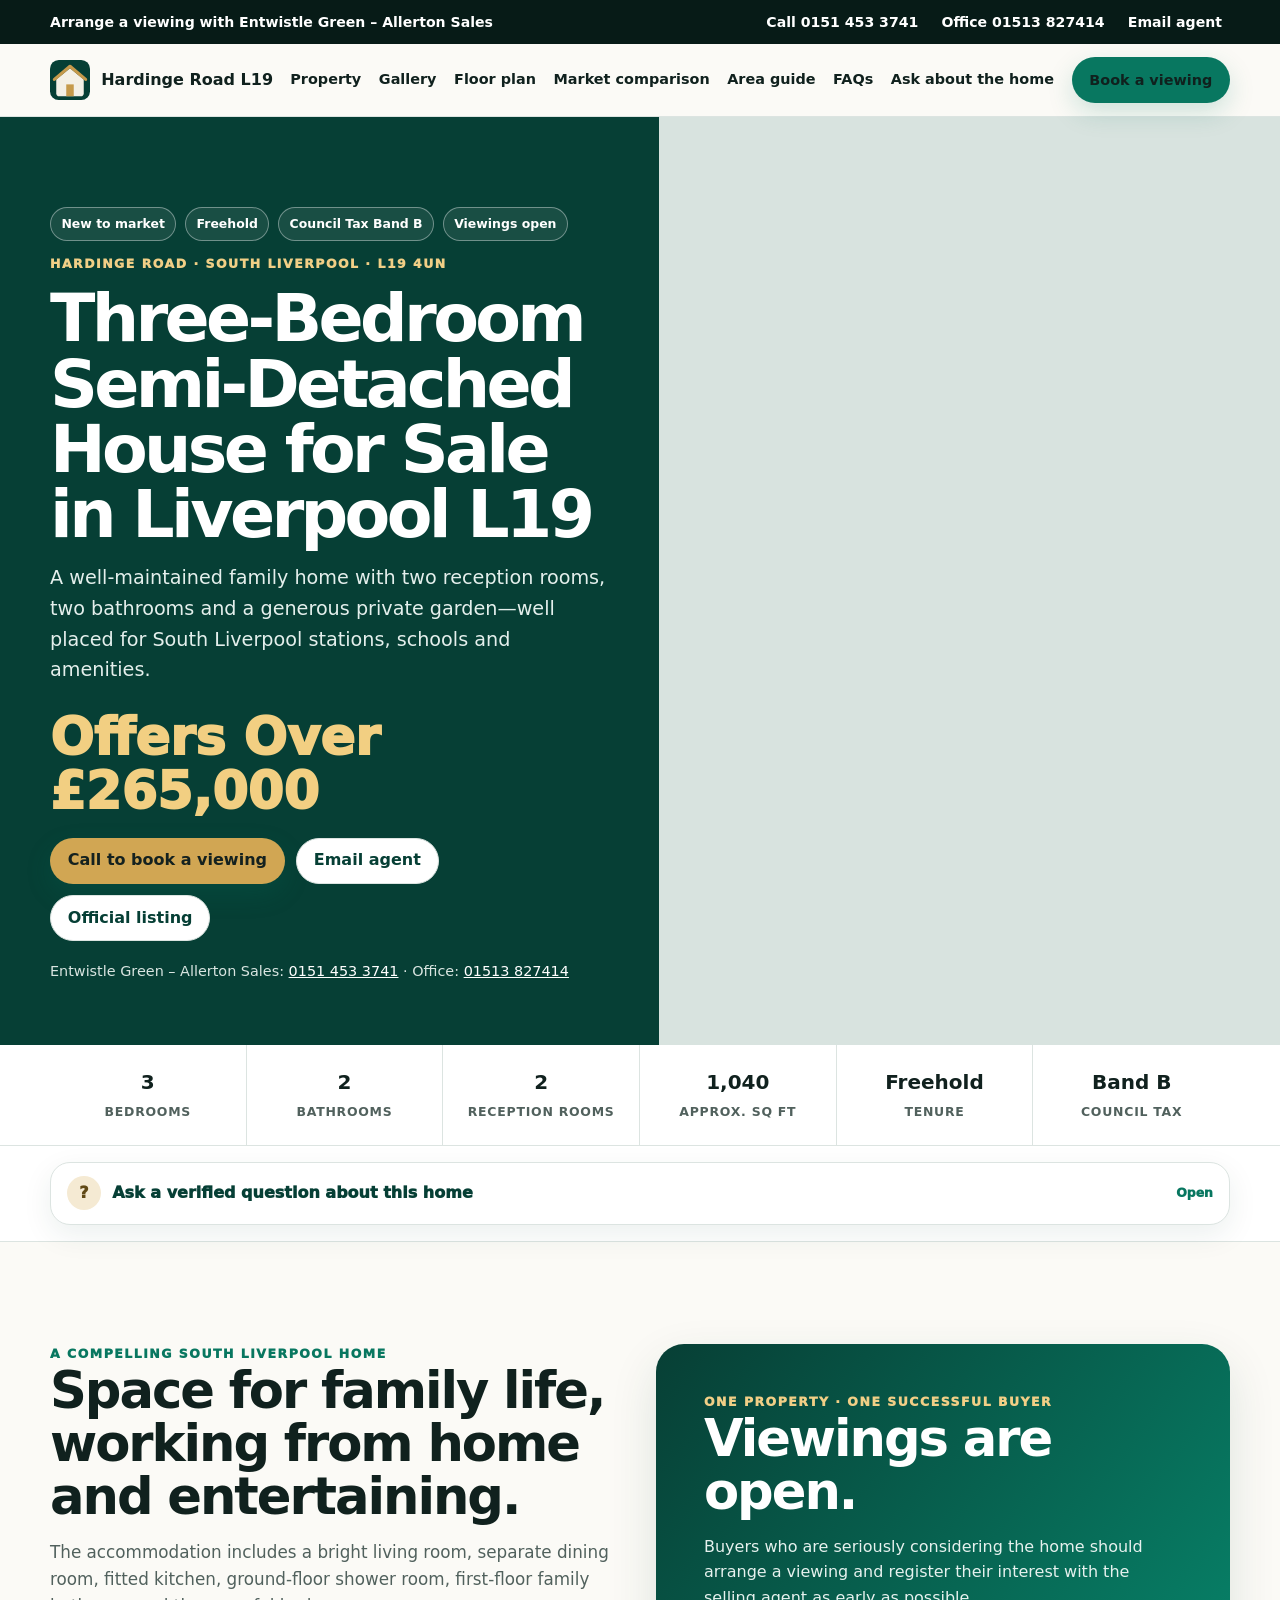
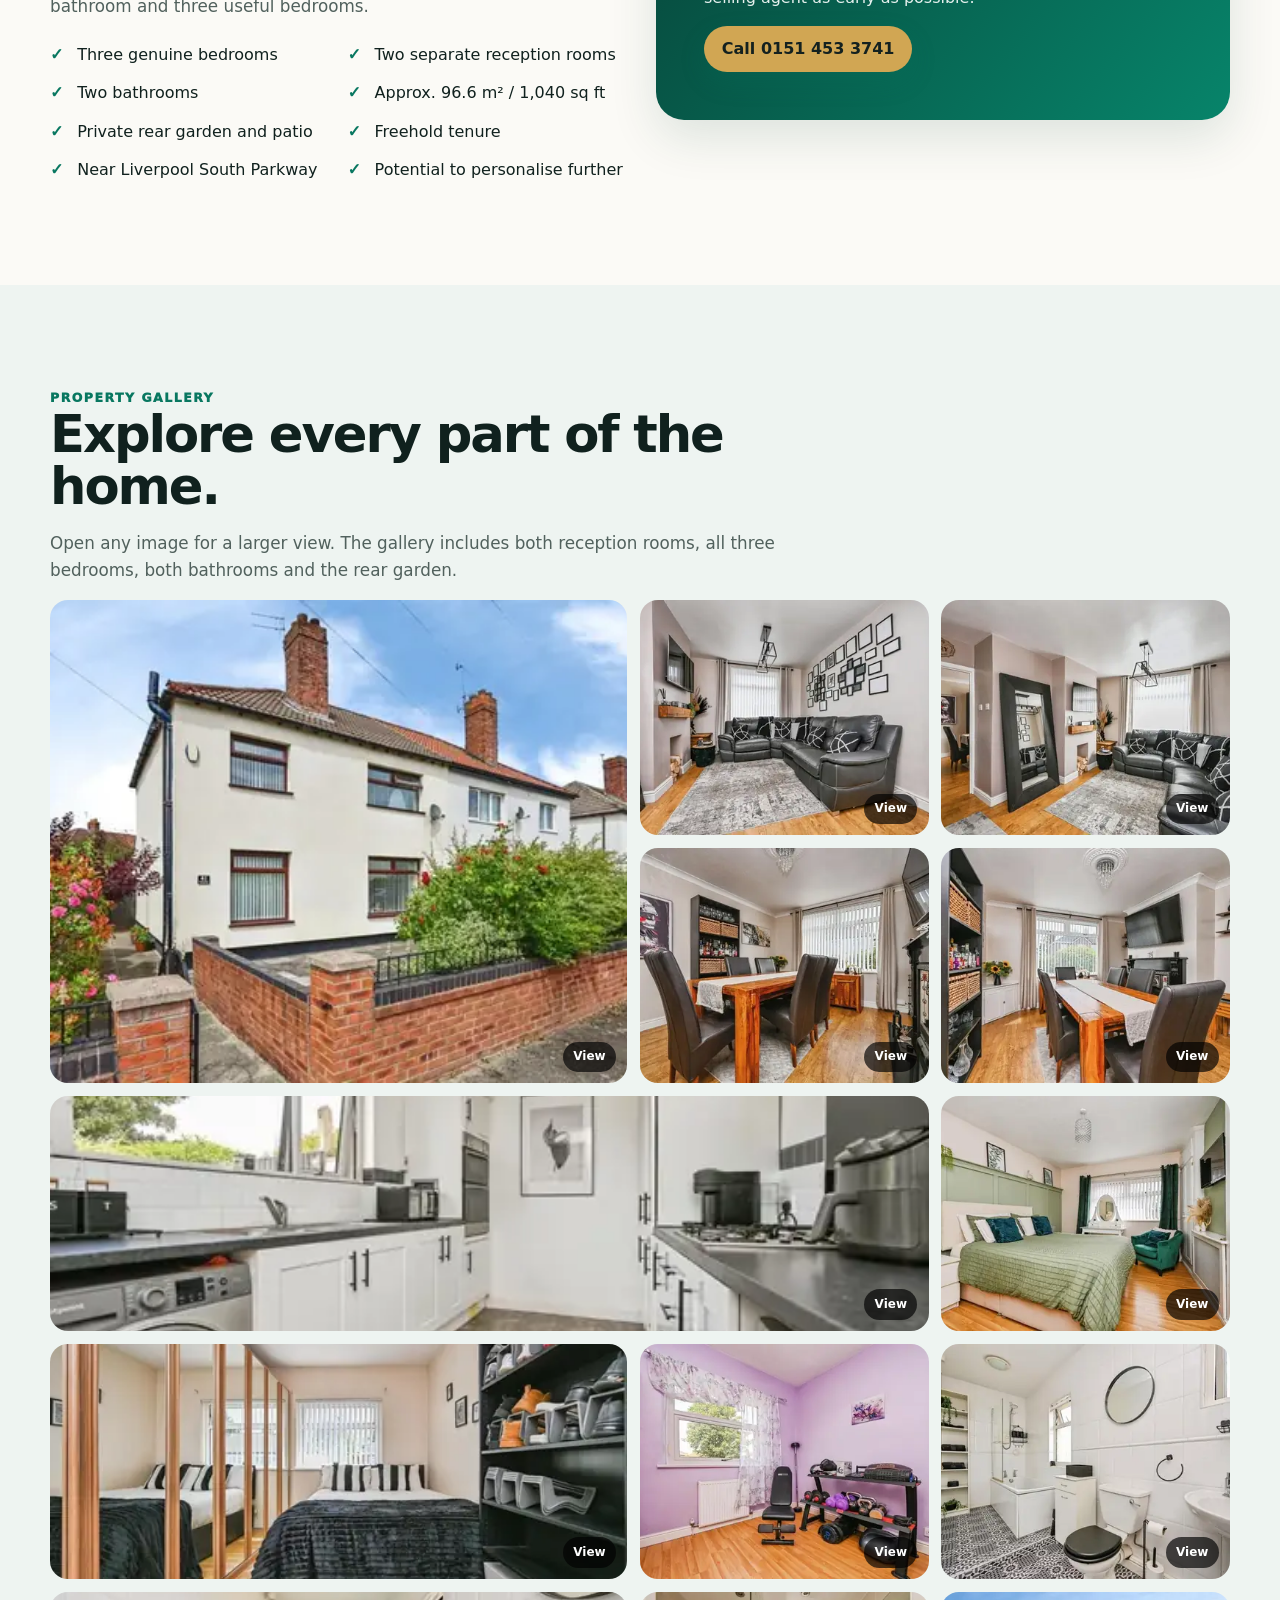
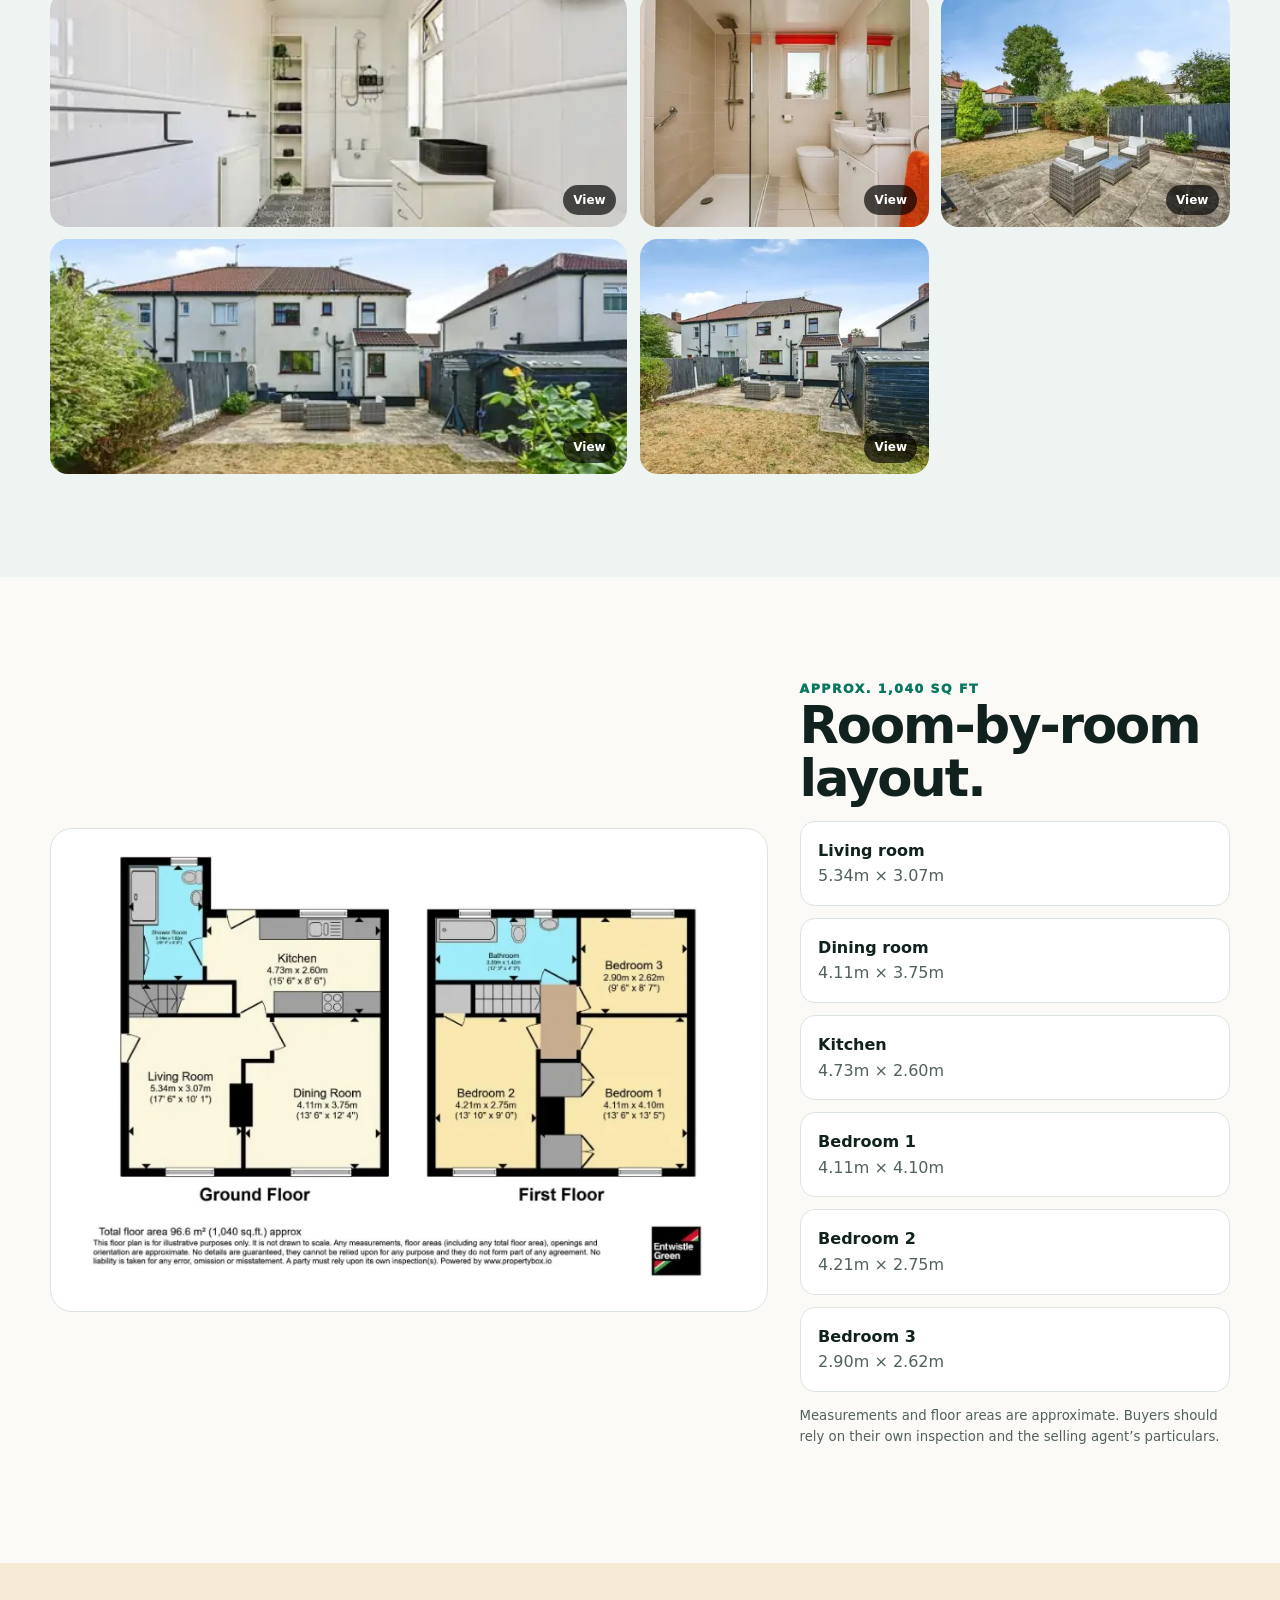
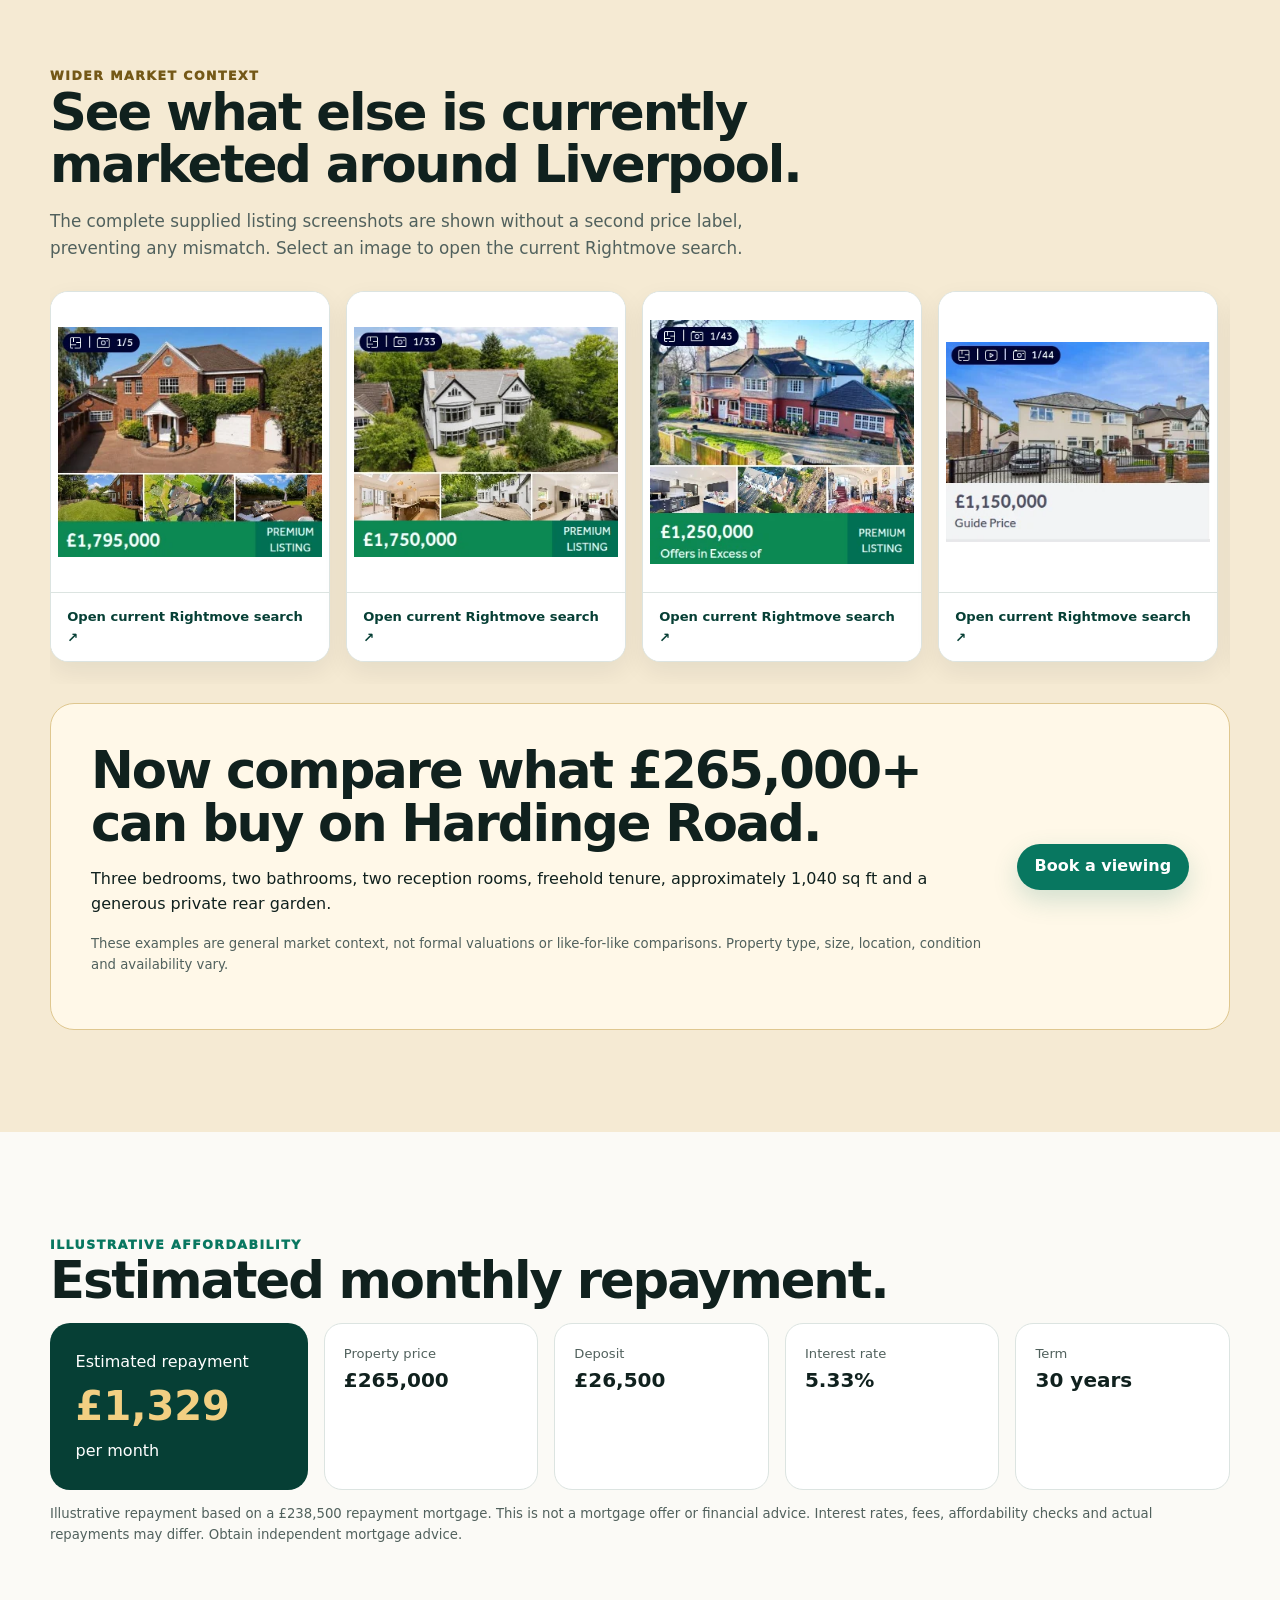
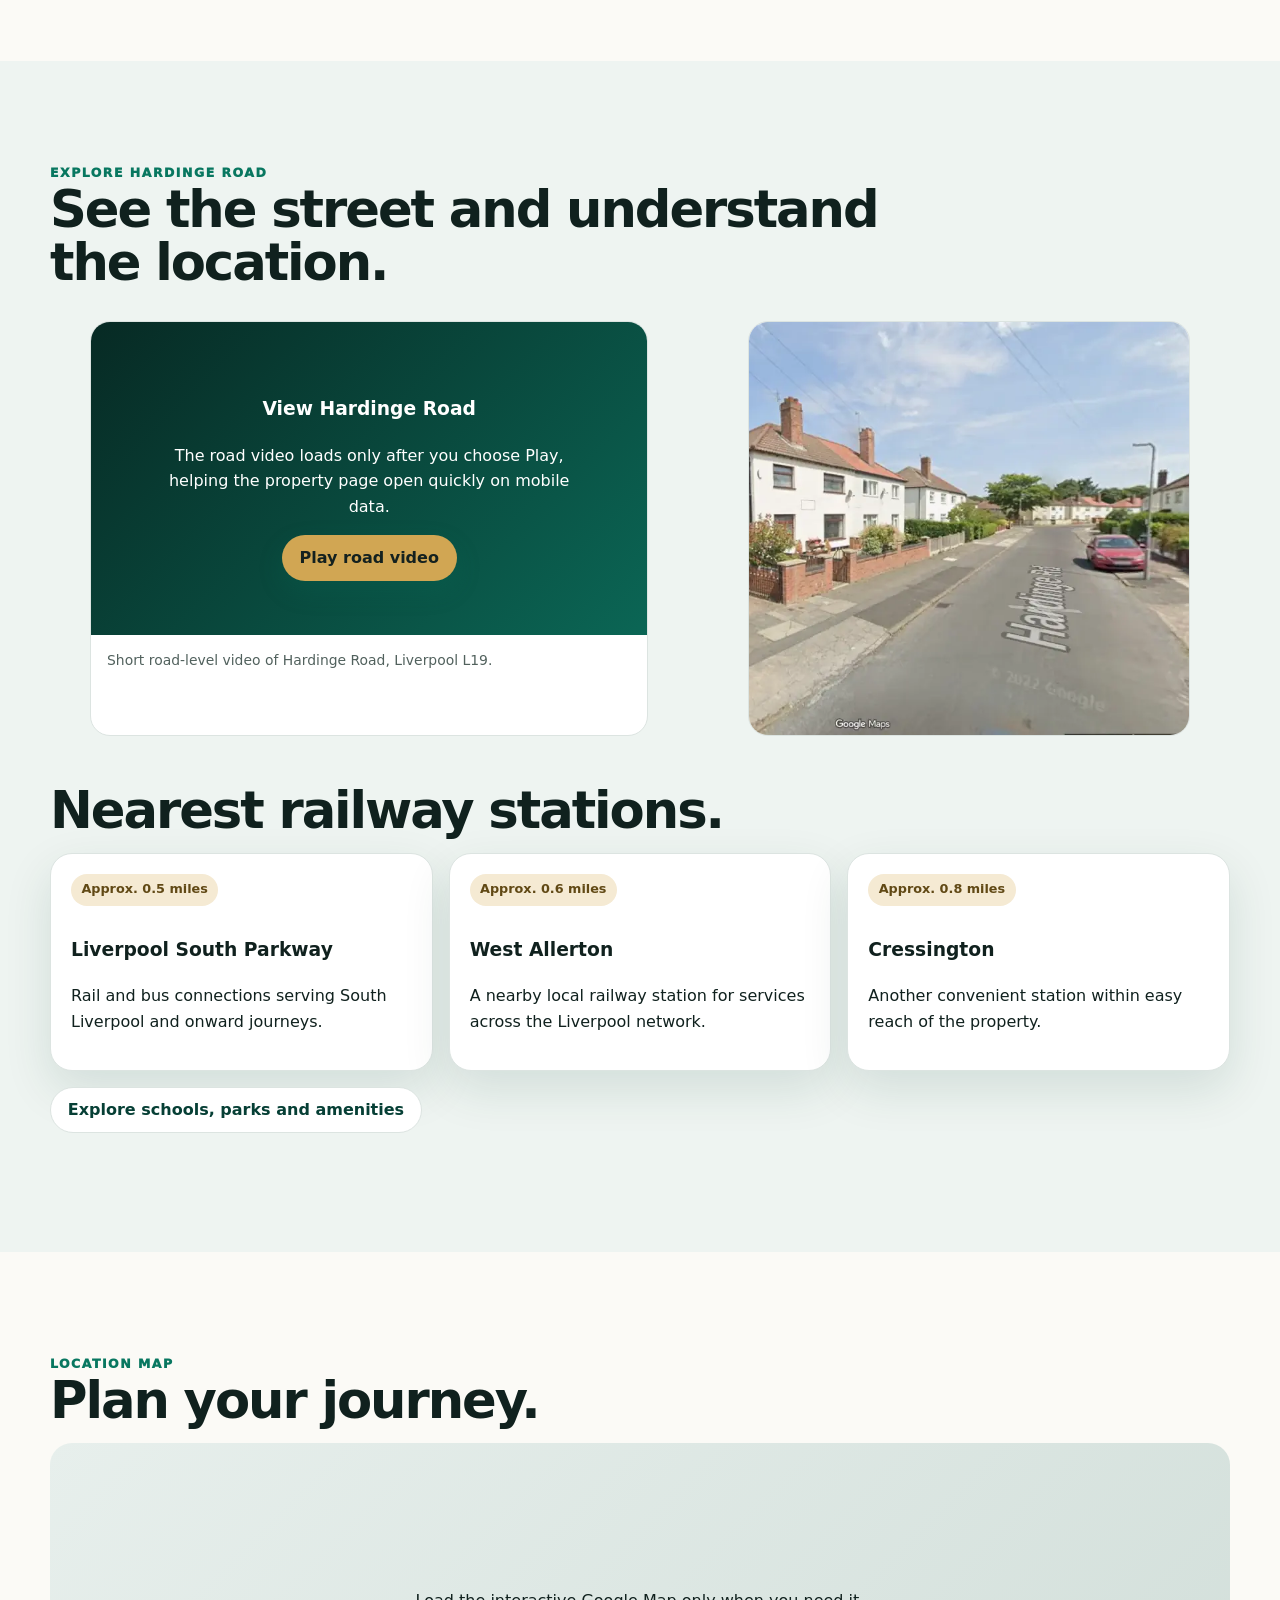
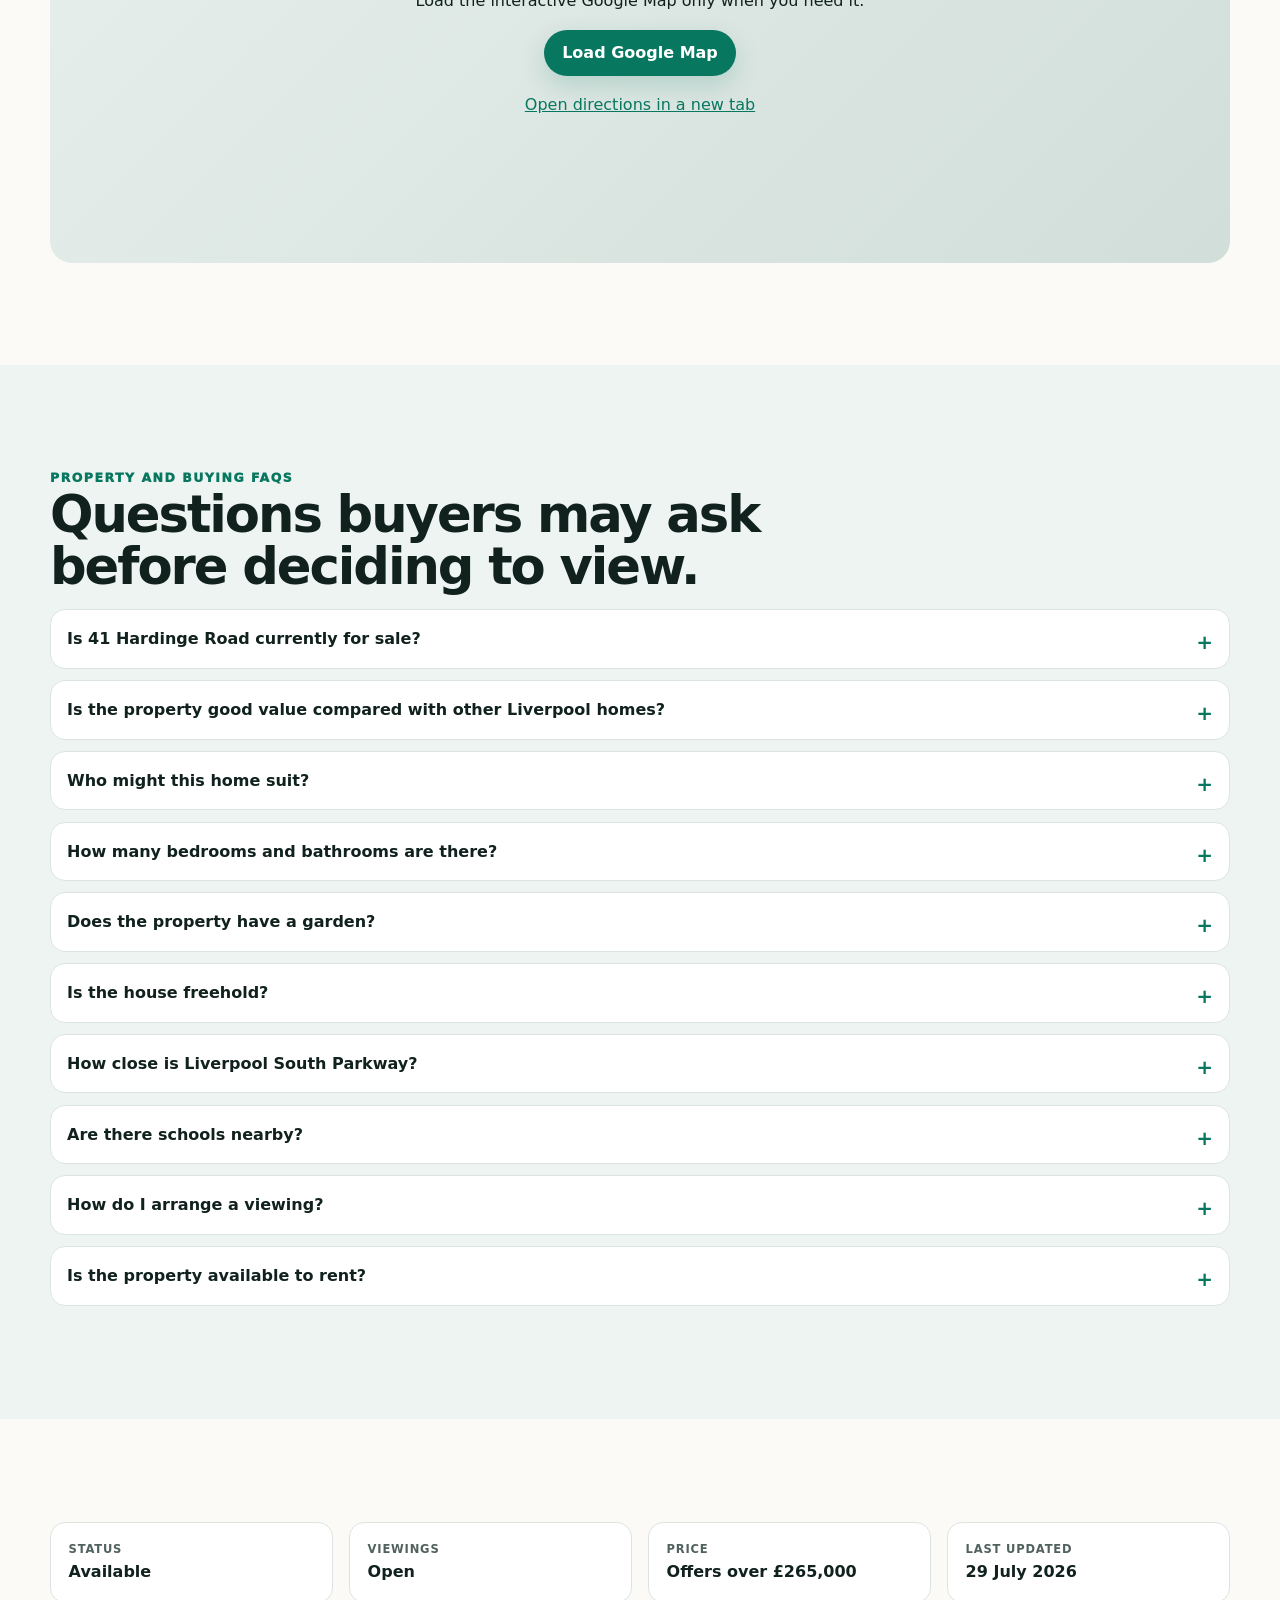
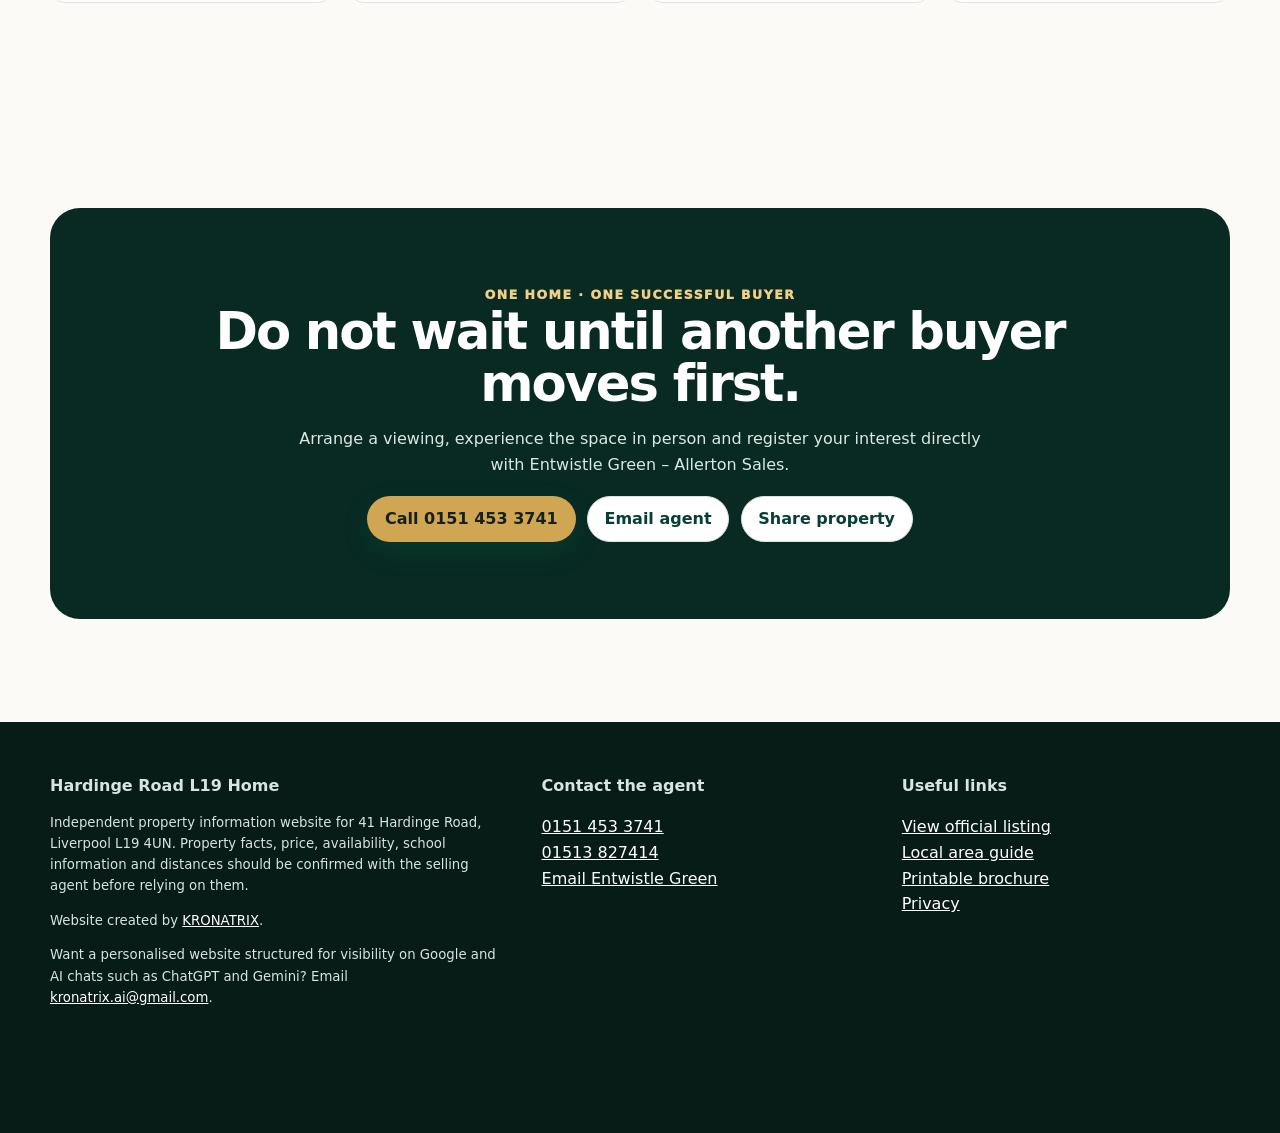
==== commit d0e427f7: "Add files via upload" ====
--- a/index.html
+++ b/index.html
@@ -1,6 +1,7 @@
-<!doctype html><html lang="en-GB"><head>
+<!doctype html>
+<html lang="en-GB"><head>
 <!-- Google tag (gtag.js) -->
-<script async src="https://www.googletagmanager.com/gtag/js?id=G-SX42GHNLTR"></script>
+<script async="" src="https://www.googletagmanager.com/gtag/js?id=G-SX42GHNLTR"></script>
 <script>
   window.dataLayer = window.dataLayer || [];
   function gtag(){dataLayer.push(arguments);}
@@ -8,4 +9,4 @@
 
   gtag('config', 'G-SX42GHNLTR');
 </script>
-<meta charset="utf-8"><meta name="viewport" content="width=device-width,initial-scale=1,viewport-fit=cover"><title>3 Bedroom Semi-Detached House for Sale in Liverpool L19 | Hardinge Road</title><meta name="description" content="View this three-bedroom semi-detached house for sale at 41 Hardinge Road, Liverpool L19 4UN. Freehold family home with two bathrooms, two reception rooms and a private garden. Offers over £265,000."><meta name="robots" content="index,follow,max-image-preview:large,max-snippet:-1,max-video-preview:-1"><link rel="canonical" href="https://hardinge-road-l19.github.io/hardinge-road-l19/"><link rel="icon" href="favicon.svg" type="image/svg+xml"><meta name="theme-color" content="#063f35"><link rel="stylesheet" href="styles.min.css"><script defer src="script.min.js"></script><meta property="og:type" content="website"><meta property="og:locale" content="en_GB"><meta property="og:site_name" content="Hardinge Road L19 Home"><meta property="og:title" content="3 Bedroom Semi-Detached House for Sale in Liverpool L19"><meta property="og:description" content="Offers over £265,000. Freehold family home with three bedrooms, two bathrooms, two reception rooms and a generous private garden."><meta property="og:url" content="https://hardinge-road-l19.github.io/hardinge-road-l19/"><meta property="og:image" content="https://hardinge-road-l19.github.io/hardinge-road-l19/hardinge-road-liverpool-l19-social-preview.webp"><meta property="og:image:width" content="1200"><meta property="og:image:height" content="630"><meta property="og:image:alt" content="Three-bedroom semi-detached house for sale in Liverpool L19, offers over £265,000"><meta name="twitter:card" content="summary_large_image"><link rel="preload" as="image" href="front-exterior-768.webp" imagesrcset="front-exterior-mobile-480.webp 480w, front-exterior-mobile-720.webp 720w, front-exterior-1024.webp 1024w" imagesizes="(max-width:680px) 100vw, 50vw"><script type="application/ld+json">{"@context":"https://schema.org","@graph":[{"@type":"WebSite","@id":"https://hardinge-road-l19.github.io/hardinge-road-l19/#website","url":"https://hardinge-road-l19.github.io/hardinge-road-l19/","name":"Hardinge Road L19 Home","alternateName":"Three-Bedroom House for Sale Liverpool L19","inLanguage":"en-GB"},{"@type":"WebPage","@id":"https://hardinge-road-l19.github.io/hardinge-road-l19/#webpage","url":"https://hardinge-road-l19.github.io/hardinge-road-l19/","name":"3 Bedroom Semi-Detached House for Sale in Liverpool L19 | Hardinge Road","description":"Three-bedroom freehold semi-detached family home for sale at 41 Hardinge Road, Liverpool L19 4UN. Offers over \u00a3265,000, two bathrooms, two reception rooms and a generous private garden.","isPartOf":{"@id":"https://hardinge-road-l19.github.io/hardinge-road-l19/#website"},"about":{"@id":"https://hardinge-road-l19.github.io/hardinge-road-l19/#listing"},"dateModified":"2026-07-29","inLanguage":"en-GB","primaryImageOfPage":{"@id":"https://hardinge-road-l19.github.io/hardinge-road-l19/#primaryimage"}},{"@type":"ImageObject","@id":"https://hardinge-road-l19.github.io/hardinge-road-l19/#primaryimage","url":"https://hardinge-road-l19.github.io/hardinge-road-l19/front-exterior-1024.webp","contentUrl":"https://hardinge-road-l19.github.io/hardinge-road-l19/front-exterior-1024.webp","caption":"Three-bedroom semi-detached house for sale at 41 Hardinge Road, Liverpool L19"},{"@type":"RealEstateAgent","@id":"https://hardinge-road-l19.github.io/hardinge-road-l19/#agent","name":"Entwistle Green - Allerton Sales","telephone":"+441514533741","url":"https://www.zoopla.co.uk/for-sale/details/contact/73832980/","contactPoint":[{"@type":"ContactPoint","telephone":"+441514533741","contactType":"property viewings","areaServed":"Liverpool"},{"@type":"ContactPoint","telephone":"+441513827414","contactType":"sales office","areaServed":"Liverpool"}]},{"@type":"RealEstateListing","@id":"https://hardinge-road-l19.github.io/hardinge-road-l19/#listing","url":"https://hardinge-road-l19.github.io/hardinge-road-l19/","name":"Three-Bedroom Semi-Detached House for Sale in Liverpool L19","description":"A well-maintained three-bedroom freehold semi-detached family home with two reception rooms, a fitted kitchen, ground-floor shower room, first-floor family bathroom and generous private garden.","datePosted":"2026-07-28","dateModified":"2026-07-29","mainEntity":{"@id":"https://hardinge-road-l19.github.io/hardinge-road-l19/#house"},"offers":{"@type":"Offer","price":"265000","priceCurrency":"GBP","availability":"https://schema.org/InStock","url":"https://www.rightmove.co.uk/properties/91415346#/?channel=RES_BUY","seller":{"@id":"https://hardinge-road-l19.github.io/hardinge-road-l19/#agent"}}},{"@type":"House","@id":"https://hardinge-road-l19.github.io/hardinge-road-l19/#house","name":"Three-bedroom semi-detached house at 41 Hardinge Road, Liverpool L19 4UN","address":{"@type":"PostalAddress","streetAddress":"41 Hardinge Road","addressLocality":"Liverpool","addressRegion":"Merseyside","postalCode":"L19 4UN","addressCountry":"GB"},"numberOfBedrooms":3,"numberOfBathroomsTotal":2,"floorSize":{"@type":"QuantitativeValue","value":"96.6","unitCode":"MTK"},"numberOfRooms":5,"amenityFeature":[{"@type":"LocationFeatureSpecification","name":"Freehold tenure","value":true},{"@type":"LocationFeatureSpecification","name":"Private rear garden","value":true},{"@type":"LocationFeatureSpecification","name":"Separate living room","value":true},{"@type":"LocationFeatureSpecification","name":"Separate dining room","value":true},{"@type":"LocationFeatureSpecification","name":"Ground-floor shower room","value":true},{"@type":"LocationFeatureSpecification","name":"First-floor family bathroom","value":true}],"image":["https://hardinge-road-l19.github.io/hardinge-road-l19/front-exterior-1024.webp","https://hardinge-road-l19.github.io/hardinge-road-l19/living-room-1024.webp","https://hardinge-road-l19.github.io/hardinge-road-l19/living-room-alt-1024.webp","https://hardinge-road-l19.github.io/hardinge-road-l19/dining-room-1024.webp","https://hardinge-road-l19.github.io/hardinge-road-l19/dining-room-alt-1024.webp","https://hardinge-road-l19.github.io/hardinge-road-l19/fitted-kitchen-1024.webp","https://hardinge-road-l19.github.io/hardinge-road-l19/main-bedroom-1024.webp","https://hardinge-road-l19.github.io/hardinge-road-l19/bedroom-two-1024.webp","https://hardinge-road-l19.github.io/hardinge-road-l19/bedroom-three-1024.webp","https://hardinge-road-l19.github.io/hardinge-road-l19/family-bathroom-1024.webp","https://hardinge-road-l19.github.io/hardinge-road-l19/family-bathroom-alt-1024.webp","https://hardinge-road-l19.github.io/hardinge-road-l19/ground-floor-shower-room-1024.webp","https://hardinge-road-l19.github.io/hardinge-road-l19/garden-patio-1024.webp","https://hardinge-road-l19.github.io/hardinge-road-l19/rear-garden-wide-1024.webp","https://hardinge-road-l19.github.io/hardinge-road-l19/rear-exterior-garden-1024.webp"]},{"@type":"FAQPage","@id":"https://hardinge-road-l19.github.io/hardinge-road-l19/#faq","mainEntity":[{"@type":"Question","name":"Is 41 Hardinge Road currently for sale?","acceptedAnswer":{"@type":"Answer","text":"Yes. The three-bedroom semi-detached home is being marketed at offers over \u00a3265,000. Buyers should confirm current availability with Entwistle Green - Allerton Sales."}},{"@type":"Question","name":"How many bedrooms and bathrooms does the Hardinge Road home have?","acceptedAnswer":{"@type":"Answer","text":"The property has three bedrooms and two bathrooms, including a ground-floor shower room and a first-floor family bathroom."}},{"@type":"Question","name":"Is the property freehold?","acceptedAnswer":{"@type":"Answer","text":"Yes. The property is being marketed as freehold."}},{"@type":"Question","name":"Does the house have a garden?","acceptedAnswer":{"@type":"Answer","text":"Yes. It has a private rear garden with a paved patio and lawn."}},{"@type":"Question","name":"How close is Liverpool South Parkway?","acceptedAnswer":{"@type":"Answer","text":"The supplied property information places Liverpool South Parkway approximately 0.5 miles away."}},{"@type":"Question","name":"How can I arrange a viewing?","acceptedAnswer":{"@type":"Answer","text":"Call 0151 453 3741 or use the Email agent link to contact Entwistle Green - Allerton Sales."}}]},{"@type":"VideoObject","@id":"https://hardinge-road-l19.github.io/hardinge-road-l19/#road-video","name":"Hardinge Road Liverpool L19 road view","description":"A short road-level video showing Hardinge Road in Liverpool L19 near the property for sale.","thumbnailUrl":["https://hardinge-road-l19.github.io/hardinge-road-l19/hardinge-road-street-view.webp"],"uploadDate":"2026-07-29","duration":"PT5S","contentUrl":"https://hardinge-road-l19.github.io/hardinge-road-l19/hardinge-road-liverpool-l19-road-view.mp4","embedUrl":"https://hardinge-road-l19.github.io/hardinge-road-l19/#road-video"}]}</script></head><body><a class="skip" href="#main">Skip to property details</a><div class="contact-strip"><div class="container contact-inner"><strong class="contact-label">Arrange a viewing with Entwistle Green – Allerton Sales</strong><div class="contact-actions"><a data-track="phone_click" href="tel:01514533741">Call 0151 453 3741</a><a class="agent-office" data-track="phone_click" href="tel:01513827414">Office 01513 827414</a><a data-track="email_agent_click" href="https://www.zoopla.co.uk/for-sale/details/contact/73832980/" target="_blank" rel="noopener noreferrer">Email agent</a></div></div></div><header class="site-header"><div class="container nav"><a class="brand" href="./"><img src="favicon.svg" width="40" height="40" alt=""><span>Hardinge Road L19</span></a><button id="menuToggle" class="menu-toggle" aria-label="Open navigation" aria-expanded="false">☰</button><nav id="navLinks" class="nav-links" aria-label="Main navigation"><a href="./#property">Property</a><a href="./#gallery">Gallery</a><a href="./#floor-plan">Floor plan</a><a href="./#comparison">Market comparison</a><a href="area-guide.html">Area guide</a><a href="./#faqs">FAQs</a><a class="btn" data-track="book_viewing_click" href="tel:01514533741">Book a viewing</a></nav></div></header><main id="main"><section class="hero" id="property"><div class="hero-grid"><div class="hero-copy"><div class="badges"><span class="badge">New to market</span><span class="badge">Freehold</span><span class="badge">Council Tax Band B</span><span class="badge">Viewings open</span></div><div class="eyebrow">Hardinge Road · South Liverpool · L19 4UN</div><h1>Three-Bedroom Semi-Detached House for Sale in Liverpool L19</h1><p class="lead">A well-maintained family home with two reception rooms, two bathrooms and a generous private garden—well placed for South Liverpool stations, schools and amenities.</p><div class="hero-price">Offers Over £265,000</div><div class="hero-actions"><a class="btn gold" data-track="book_viewing_click" href="tel:01514533741">Call to book a viewing</a><a class="btn secondary" data-track="email_agent_click" href="https://www.zoopla.co.uk/for-sale/details/contact/73832980/" target="_blank" rel="noopener noreferrer">Email agent</a><a class="btn secondary" data-track="rightmove_click" href="https://www.rightmove.co.uk/properties/91415346#/?channel=RES_BUY" target="_blank" rel="noopener noreferrer">Official listing</a></div><p class="hero-contact">Entwistle Green – Allerton Sales: <a href="tel:01514533741">0151 453 3741</a> · Office: <a href="tel:01513827414">01513 827414</a></p></div><div class="hero-image"><picture><source media="(max-width:680px)" srcset="front-exterior-mobile-480.webp 480w, front-exterior-mobile-720.webp 720w" sizes="100vw"><img src="front-exterior-1024.webp" srcset="front-exterior-768.webp 768w, front-exterior-1024.webp 1024w" sizes="(max-width:1000px) 100vw, 50vw" width="1024" height="682" loading="eager" fetchpriority="high" decoding="async" alt="Front exterior of the three-bedroom semi-detached house for sale at 41 Hardinge Road, Liverpool L19 4UN"></picture></div></div></section><section class="facts"><div class="container fact-grid"><div class="fact"><strong>3</strong><span>Bedrooms</span></div><div class="fact"><strong>2</strong><span>Bathrooms</span></div><div class="fact"><strong>2</strong><span>Reception rooms</span></div><div class="fact"><strong>1,040</strong><span>Approx. sq ft</span></div><div class="fact"><strong>Freehold</strong><span>Tenure</span></div><div class="fact"><strong>Band B</strong><span>Council tax</span></div></div></section><section class="section"><div class="container grid-2"><div><div class="eyebrow" style="color:var(--green)">A compelling South Liverpool home</div><h2>Space for family life, working from home and entertaining.</h2><p class="section-intro">The accommodation includes a bright living room, separate dining room, fitted kitchen, ground-floor shower room, first-floor family bathroom and three useful bedrooms.</p><ul class="check-grid"><li>Three genuine bedrooms</li><li>Two separate reception rooms</li><li>Two bathrooms</li><li>Approx. 96.6 m² / 1,040 sq ft</li><li>Private rear garden and patio</li><li>Freehold tenure</li><li>Near Liverpool South Parkway</li><li>Potential to personalise further</li></ul></div><div class="conversion-panel"><div class="eyebrow">One property · one successful buyer</div><h2>Viewings are open.</h2><p>Buyers who are seriously considering the home should arrange a viewing and register their interest with the selling agent as early as possible.</p><a class="btn gold" data-track="book_viewing_click" href="tel:01514533741">Call 0151 453 3741</a></div></div></section><section class="section alt" id="gallery"><div class="container"><div class="eyebrow" style="color:var(--green)">Property gallery</div><h2>Explore every part of the home.</h2><p class="section-intro">Open any image for a larger view. The gallery includes both reception rooms, all three bedrooms, both bathrooms and the rear garden.</p><div class="gallery"><button type="button" data-gallery data-full="front-exterior-1024.webp" data-alt="Front exterior of 41 Hardinge Road, a three-bedroom semi-detached house for sale in Liverpool L19" aria-label="Open larger image: Front exterior of 41 Hardinge Road, a three-bedroom semi-detached house for sale in Liverpool L19"><img src="front-exterior-480.webp" srcset="front-exterior-480.webp 480w, front-exterior-768.webp 768w" sizes="(max-width:680px) 100vw, (max-width:1000px) 50vw, 33vw" width="480" height="320" loading="lazy" decoding="async" alt="Front exterior of 41 Hardinge Road, a three-bedroom semi-detached house for sale in Liverpool L19"></button><button type="button" data-gallery data-full="living-room-1024.webp" data-alt="Living room with large corner sofa in the Hardinge Road family home" aria-label="Open larger image: Living room with large corner sofa in the Hardinge Road family home"><img src="living-room-480.webp" srcset="living-room-480.webp 480w, living-room-768.webp 768w" sizes="(max-width:680px) 100vw, (max-width:1000px) 50vw, 33vw" width="480" height="320" loading="lazy" decoding="async" alt="Living room with large corner sofa in the Hardinge Road family home"></button><button type="button" data-gallery data-full="living-room-alt-1024.webp" data-alt="Alternative view of the living room and doorway to the dining room" aria-label="Open larger image: Alternative view of the living room and doorway to the dining room"><img src="living-room-alt-480.webp" srcset="living-room-alt-480.webp 480w, living-room-alt-768.webp 768w" sizes="(max-width:680px) 100vw, (max-width:1000px) 50vw, 33vw" width="480" height="320" loading="lazy" decoding="async" alt="Alternative view of the living room and doorway to the dining room"></button><button type="button" data-gallery data-full="dining-room-1024.webp" data-alt="Separate dining room with feature fireplace and large front window" aria-label="Open larger image: Separate dining room with feature fireplace and large front window"><img src="dining-room-480.webp" srcset="dining-room-480.webp 480w, dining-room-768.webp 768w" sizes="(max-width:680px) 100vw, (max-width:1000px) 50vw, 33vw" width="480" height="320" loading="lazy" decoding="async" alt="Separate dining room with feature fireplace and large front window"></button><button type="button" data-gallery data-full="dining-room-alt-1024.webp" data-alt="Alternative view of the dining room with seating for six" aria-label="Open larger image: Alternative view of the dining room with seating for six"><img src="dining-room-alt-480.webp" srcset="dining-room-alt-480.webp 480w, dining-room-alt-768.webp 768w" sizes="(max-width:680px) 100vw, (max-width:1000px) 50vw, 33vw" width="480" height="320" loading="lazy" decoding="async" alt="Alternative view of the dining room with seating for six"></button><button type="button" data-gallery data-full="fitted-kitchen-1024.webp" data-alt="Fitted kitchen with white units, dark worktops and garden-facing window" aria-label="Open larger image: Fitted kitchen with white units, dark worktops and garden-facing window"><img src="fitted-kitchen-480.webp" srcset="fitted-kitchen-480.webp 480w, fitted-kitchen-768.webp 768w" sizes="(max-width:680px) 100vw, (max-width:1000px) 50vw, 33vw" width="480" height="320" loading="lazy" decoding="async" alt="Fitted kitchen with white units, dark worktops and garden-facing window"></button><button type="button" data-gallery data-full="main-bedroom-1024.webp" data-alt="Main double bedroom with fitted storage and green feature wall" aria-label="Open larger image: Main double bedroom with fitted storage and green feature wall"><img src="main-bedroom-480.webp" srcset="main-bedroom-480.webp 480w, main-bedroom-768.webp 768w" sizes="(max-width:680px) 100vw, (max-width:1000px) 50vw, 33vw" width="480" height="320" loading="lazy" decoding="async" alt="Main double bedroom with fitted storage and green feature wall"></button><button type="button" data-gallery data-full="bedroom-two-1024.webp" data-alt="Second double bedroom with mirrored wardrobes" aria-label="Open larger image: Second double bedroom with mirrored wardrobes"><img src="bedroom-two-480.webp" srcset="bedroom-two-480.webp 480w, bedroom-two-768.webp 768w" sizes="(max-width:680px) 100vw, (max-width:1000px) 50vw, 33vw" width="480" height="320" loading="lazy" decoding="async" alt="Second double bedroom with mirrored wardrobes"></button><button type="button" data-gallery data-full="bedroom-three-1024.webp" data-alt="Third bedroom currently arranged as a home gym" aria-label="Open larger image: Third bedroom currently arranged as a home gym"><img src="bedroom-three-480.webp" srcset="bedroom-three-480.webp 480w, bedroom-three-768.webp 768w" sizes="(max-width:680px) 100vw, (max-width:1000px) 50vw, 33vw" width="480" height="320" loading="lazy" decoding="async" alt="Third bedroom currently arranged as a home gym"></button><button type="button" data-gallery data-full="family-bathroom-1024.webp" data-alt="First-floor family bathroom with bath, basin and WC" aria-label="Open larger image: First-floor family bathroom with bath, basin and WC"><img src="family-bathroom-480.webp" srcset="family-bathroom-480.webp 480w, family-bathroom-768.webp 768w" sizes="(max-width:680px) 100vw, (max-width:1000px) 50vw, 33vw" width="480" height="320" loading="lazy" decoding="async" alt="First-floor family bathroom with bath, basin and WC"></button><button type="button" data-gallery data-full="family-bathroom-alt-1024.webp" data-alt="Alternative view of the first-floor family bathroom" aria-label="Open larger image: Alternative view of the first-floor family bathroom"><img src="family-bathroom-alt-480.webp" srcset="family-bathroom-alt-480.webp 480w, family-bathroom-alt-768.webp 768w" sizes="(max-width:680px) 100vw, (max-width:1000px) 50vw, 33vw" width="480" height="320" loading="lazy" decoding="async" alt="Alternative view of the first-floor family bathroom"></button><button type="button" data-gallery data-full="ground-floor-shower-room-1024.webp" data-alt="Ground-floor shower room with walk-in shower, basin and WC" aria-label="Open larger image: Ground-floor shower room with walk-in shower, basin and WC"><img src="ground-floor-shower-room-480.webp" srcset="ground-floor-shower-room-480.webp 480w, ground-floor-shower-room-768.webp 768w" sizes="(max-width:680px) 100vw, (max-width:1000px) 50vw, 33vw" width="480" height="320" loading="lazy" decoding="async" alt="Ground-floor shower room with walk-in shower, basin and WC"></button><button type="button" data-gallery data-full="garden-patio-1024.webp" data-alt="Private rear garden with paved patio and outdoor seating" aria-label="Open larger image: Private rear garden with paved patio and outdoor seating"><img src="garden-patio-480.webp" srcset="garden-patio-480.webp 480w, garden-patio-768.webp 768w" sizes="(max-width:680px) 100vw, (max-width:1000px) 50vw, 33vw" width="480" height="320" loading="lazy" decoding="async" alt="Private rear garden with paved patio and outdoor seating"></button><button type="button" data-gallery data-full="rear-garden-wide-1024.webp" data-alt="Wide view of the lawn, patio and rear exterior" aria-label="Open larger image: Wide view of the lawn, patio and rear exterior"><img src="rear-garden-wide-480.webp" srcset="rear-garden-wide-480.webp 480w, rear-garden-wide-768.webp 768w" sizes="(max-width:680px) 100vw, (max-width:1000px) 50vw, 33vw" width="480" height="320" loading="lazy" decoding="async" alt="Wide view of the lawn, patio and rear exterior"></button><button type="button" data-gallery data-full="rear-exterior-garden-1024.webp" data-alt="Rear exterior of the house viewed from the garden" aria-label="Open larger image: Rear exterior of the house viewed from the garden"><img src="rear-exterior-garden-480.webp" srcset="rear-exterior-garden-480.webp 480w, rear-exterior-garden-768.webp 768w" sizes="(max-width:680px) 100vw, (max-width:1000px) 50vw, 33vw" width="480" height="320" loading="lazy" decoding="async" alt="Rear exterior of the house viewed from the garden"></button></div></div></section><div id="lightbox" class="lightbox" aria-hidden="true" role="dialog" aria-modal="true" aria-label="Property image viewer"><button class="lb-close" aria-label="Close image viewer">×</button><button class="lb-prev" aria-label="Previous image">‹</button><figure><img id="lightboxImage" src="front-exterior-1024.webp" alt=""><figcaption id="lightboxCaption"></figcaption></figure><button class="lb-next" aria-label="Next image">›</button></div><section class="section" id="floor-plan"><div class="container floor-grid"><div class="floor-img"><img src="hardinge-road-liverpool-l19-floorplan.webp" width="799" height="526" loading="lazy" decoding="async" alt="Floor plan for 41 Hardinge Road showing the ground and first floors"></div><div><div class="eyebrow" style="color:var(--green)">Approx. 1,040 sq ft</div><h2>Room-by-room layout.</h2><div class="rooms"><div class="room"><strong>Living room</strong><span>5.34m × 3.07m</span></div><div class="room"><strong>Dining room</strong><span>4.11m × 3.75m</span></div><div class="room"><strong>Kitchen</strong><span>4.73m × 2.60m</span></div><div class="room"><strong>Bedroom 1</strong><span>4.11m × 4.10m</span></div><div class="room"><strong>Bedroom 2</strong><span>4.21m × 2.75m</span></div><div class="room"><strong>Bedroom 3</strong><span>2.90m × 2.62m</span></div></div><p class="small">Measurements and floor areas are approximate. Buyers should rely on their own inspection and the selling agent’s particulars.</p></div></div></section><section class="section gold" id="comparison"><div class="container"><div class="eyebrow" style="color:#745817">Wider market context</div><h2>See what else is currently marketed around Liverpool.</h2><p class="section-intro">Each screenshot is paired with the exact asking price shown inside the supplied image. Select any card to explore the supplied Rightmove search.</p><div class="market-track"><a class="market-card" data-track="market_comparison_click" href="https://www.rightmove.co.uk/property-for-sale/find.html?useLocationIdentifier=true&locationIdentifier=REGION%5E1867&maxPrice=20000000&propertyTypes=detached%2Csemi-detached%2Cterraced&_includeSSTC=on&sortType=18&channel=BUY&transactionType=BUY&displayLocationIdentifier=Allerton&radius=10.0&keywords=hardinge+road" target="_blank" rel="noopener noreferrer"><div class="market-media"><img src="market-1795000-correct.webp" loading="lazy" decoding="async" alt="Current Liverpool-area property listing screenshot showing £1,795,000"></div><div class="market-copy"><strong>£1,795,000</strong><span>Premium listing example</span><br><span>Explore current properties on Rightmove →</span></div></a><a class="market-card" data-track="market_comparison_click" href="https://www.rightmove.co.uk/property-for-sale/find.html?useLocationIdentifier=true&locationIdentifier=REGION%5E1867&maxPrice=20000000&propertyTypes=detached%2Csemi-detached%2Cterraced&_includeSSTC=on&sortType=18&channel=BUY&transactionType=BUY&displayLocationIdentifier=Allerton&radius=10.0&keywords=hardinge+road" target="_blank" rel="noopener noreferrer"><div class="market-media"><img src="market-1750000-correct.webp" loading="lazy" decoding="async" alt="Current Liverpool-area property listing screenshot showing £1,750,000"></div><div class="market-copy"><strong>£1,750,000</strong><span>Premium listing example</span><br><span>Explore current properties on Rightmove →</span></div></a><a class="market-card" data-track="market_comparison_click" href="https://www.rightmove.co.uk/property-for-sale/find.html?useLocationIdentifier=true&locationIdentifier=REGION%5E1867&maxPrice=20000000&propertyTypes=detached%2Csemi-detached%2Cterraced&_includeSSTC=on&sortType=18&channel=BUY&transactionType=BUY&displayLocationIdentifier=Allerton&radius=10.0&keywords=hardinge+road" target="_blank" rel="noopener noreferrer"><div class="market-media"><img src="market-1250000-correct.webp" loading="lazy" decoding="async" alt="Current Liverpool-area property listing screenshot showing £1,250,000"></div><div class="market-copy"><strong>£1,250,000</strong><span>Offers in excess of</span><br><span>Explore current properties on Rightmove →</span></div></a><a class="market-card" data-track="market_comparison_click" href="https://www.rightmove.co.uk/property-for-sale/find.html?useLocationIdentifier=true&locationIdentifier=REGION%5E1867&maxPrice=20000000&propertyTypes=detached%2Csemi-detached%2Cterraced&_includeSSTC=on&sortType=18&channel=BUY&transactionType=BUY&displayLocationIdentifier=Allerton&radius=10.0&keywords=hardinge+road" target="_blank" rel="noopener noreferrer"><div class="market-media"><img src="market-1150000-correct.webp" loading="lazy" decoding="async" alt="Current Liverpool-area property listing screenshot showing £1,150,000"></div><div class="market-copy"><strong>£1,150,000</strong><span>Guide price</span><br><span>Explore current properties on Rightmove →</span></div></a><a class="market-card" data-track="market_comparison_click" href="https://www.rightmove.co.uk/property-for-sale/find.html?useLocationIdentifier=true&locationIdentifier=REGION%5E1867&maxPrice=20000000&propertyTypes=detached%2Csemi-detached%2Cterraced&_includeSSTC=on&sortType=18&channel=BUY&transactionType=BUY&displayLocationIdentifier=Allerton&radius=10.0&keywords=hardinge+road" target="_blank" rel="noopener noreferrer"><div class="market-media"><img src="market-1000000-correct.webp" loading="lazy" decoding="async" alt="Current Liverpool-area property listing screenshot showing £1,000,000"></div><div class="market-copy"><strong>£1,000,000</strong><span>Offers over</span><br><span>Explore current properties on Rightmove →</span></div></a><a class="market-card" data-track="market_comparison_click" href="https://www.rightmove.co.uk/property-for-sale/find.html?useLocationIdentifier=true&locationIdentifier=REGION%5E1867&maxPrice=20000000&propertyTypes=detached%2Csemi-detached%2Cterraced&_includeSSTC=on&sortType=18&channel=BUY&transactionType=BUY&displayLocationIdentifier=Allerton&radius=10.0&keywords=hardinge+road" target="_blank" rel="noopener noreferrer"><div class="market-media"><img src="market-600000-correct.webp" loading="lazy" decoding="async" alt="Current Liverpool-area property listing screenshot showing £600,000"></div><div class="market-copy"><strong>£600,000</strong><span>Offers over</span><br><span>Explore current properties on Rightmove →</span></div></a><a class="market-card" data-track="market_comparison_click" href="https://www.rightmove.co.uk/property-for-sale/find.html?useLocationIdentifier=true&locationIdentifier=REGION%5E1867&maxPrice=20000000&propertyTypes=detached%2Csemi-detached%2Cterraced&_includeSSTC=on&sortType=18&channel=BUY&transactionType=BUY&displayLocationIdentifier=Allerton&radius=10.0&keywords=hardinge+road" target="_blank" rel="noopener noreferrer"><div class="market-media"><img src="market-325000-correct.webp" loading="lazy" decoding="async" alt="Current Liverpool-area property listing screenshot showing £325,000"></div><div class="market-copy"><strong>£325,000</strong><span>Offers in region of</span><br><span>Explore current properties on Rightmove →</span></div></a><a class="market-card" data-track="market_comparison_click" href="https://www.rightmove.co.uk/property-for-sale/find.html?useLocationIdentifier=true&locationIdentifier=REGION%5E1867&maxPrice=20000000&propertyTypes=detached%2Csemi-detached%2Cterraced&_includeSSTC=on&sortType=18&channel=BUY&transactionType=BUY&displayLocationIdentifier=Allerton&radius=10.0&keywords=hardinge+road" target="_blank" rel="noopener noreferrer"><div class="market-media"><img src="market-315000-correct.webp" loading="lazy" decoding="async" alt="Current Liverpool-area property listing screenshot showing £315,000"></div><div class="market-copy"><strong>£315,000</strong><span>Offers in region of</span><br><span>Explore current properties on Rightmove →</span></div></a><a class="market-card" data-track="market_comparison_click" href="https://www.rightmove.co.uk/property-for-sale/find.html?useLocationIdentifier=true&locationIdentifier=REGION%5E1867&maxPrice=20000000&propertyTypes=detached%2Csemi-detached%2Cterraced&_includeSSTC=on&sortType=18&channel=BUY&transactionType=BUY&displayLocationIdentifier=Allerton&radius=10.0&keywords=hardinge+road" target="_blank" rel="noopener noreferrer"><div class="market-media"><img src="market-225000-correct.webp" loading="lazy" decoding="async" alt="Current Liverpool-area property listing screenshot showing £225,000"></div><div class="market-copy"><strong>£225,000</strong><span>Offers over</span><br><span>Explore current properties on Rightmove →</span></div></a><a class="market-card" data-track="market_comparison_click" href="https://www.rightmove.co.uk/property-for-sale/find.html?useLocationIdentifier=true&locationIdentifier=REGION%5E1867&maxPrice=20000000&propertyTypes=detached%2Csemi-detached%2Cterraced&_includeSSTC=on&sortType=18&channel=BUY&transactionType=BUY&displayLocationIdentifier=Allerton&radius=10.0&keywords=hardinge+road" target="_blank" rel="noopener noreferrer"><div class="market-media"><img src="market-200000-correct.webp" loading="lazy" decoding="async" alt="Current Liverpool-area property listing screenshot showing £200,000"></div><div class="market-copy"><strong>£200,000</strong><span>Offers in region of</span><br><span>Explore current properties on Rightmove →</span></div></a></div><div class="value-box"><div><h2>Now compare what £265,000+ can buy on Hardinge Road.</h2><p>Three bedrooms, two bathrooms, two reception rooms, freehold tenure, approximately 1,040 sq ft and a generous private rear garden.</p><p class="small">These examples are general market context, not formal valuations or like-for-like comparisons. Property type, size, location, condition and availability vary.</p></div><a class="btn" data-track="book_viewing_click" href="tel:01514533741">Book a viewing</a></div></div></section><section class="section" id="affordability"><div class="container"><div class="eyebrow" style="color:var(--green)">Illustrative affordability</div><h2>Estimated monthly repayment.</h2><div class="affordability"><div class="payment-main"><span>Estimated repayment</span><strong>£1,329</strong><span>per month</span></div><div class="payment-item"><span>Property price</span><strong>£265,000</strong></div><div class="payment-item"><span>Deposit</span><strong>£26,500</strong></div><div class="payment-item"><span>Interest rate</span><strong>5.33%</strong></div><div class="payment-item"><span>Term</span><strong>30 years</strong></div></div><p class="small">Illustrative repayment based on a £238,500 repayment mortgage. This is not a mortgage offer or financial advice. Interest rates, fees, affordability checks and actual repayments may differ. Obtain independent mortgage advice.</p></div></section><section class="section alt" id="local-area"><div class="container"><div class="eyebrow" style="color:var(--green)">Explore Hardinge Road</div><h2>See the street and understand the location.</h2><div class="location-media"><figure class="video-card"><video id="roadVideo" controls playsinline preload="none" poster="hardinge-road-street-view.webp"><source src="hardinge-road-liverpool-l19-road-view.mp4" type="video/mp4">Your browser does not support HTML video.</video><figcaption class="caption">Short road-level video of Hardinge Road, Liverpool L19.</figcaption></figure><figure class="street-card"><a href="https://www.google.com/maps/search/?api=1&query=41+Hardinge+Road+Liverpool+L19+4UN" target="_blank" rel="noopener noreferrer"><img src="hardinge-road-street-view.webp" width="1045" height="621" loading="lazy" decoding="async" alt="Google Street View image of Hardinge Road, Liverpool L19"></a><figcaption class="caption">Street View of Hardinge Road. Select the image for directions and the live map.</figcaption></figure></div><div style="margin-top:2rem"><h2>Nearest railway stations.</h2><div class="station-grid"><article class="card info-card"><span class="distance">Approx. 0.5 miles</span><h3>Liverpool South Parkway</h3><p>Rail and bus connections serving South Liverpool and onward journeys.</p></article><article class="card info-card"><span class="distance">Approx. 0.6 miles</span><h3>West Allerton</h3><p>A nearby local railway station for services across the Liverpool network.</p></article><article class="card info-card"><span class="distance">Approx. 0.8 miles</span><h3>Cressington</h3><p>Another convenient station within easy reach of the property.</p></article></div></div><p><a class="btn secondary" href="area-guide.html">Explore schools, parks and amenities</a></p></div></section><section class="section" id="map"><div class="container"><div class="eyebrow" style="color:var(--green)">Location map</div><h2>Plan your journey.</h2><div id="mapBox" class="map-box"><div><p>Load the interactive Google Map only when you need it.</p><button id="loadMap" class="btn">Load Google Map</button><p><a href="https://www.google.com/maps/search/?api=1&query=41+Hardinge+Road+Liverpool+L19+4UN" target="_blank" rel="noopener noreferrer">Open directions in a new tab</a></p></div></div></div></section><section class="section alt" id="faqs"><div class="container faq"><div class="eyebrow" style="color:var(--green)">Property and buying FAQs</div><h2>Questions buyers may ask before deciding to view.</h2><details><summary>Is 41 Hardinge Road currently for sale?</summary><p>Yes. The property is being marketed at offers over £265,000. Confirm current availability directly with Entwistle Green – Allerton Sales.</p></details><details><summary>Is the property good value compared with other Liverpool homes?</summary><p>The home combines three bedrooms, two bathrooms, two reception rooms, freehold tenure, approximately 1,040 sq ft and a private garden at offers over £265,000. Buyers should compare condition, exact location, tenure and size with other properties and obtain independent advice.</p></details><details><summary>Who might this home suit?</summary><p>The layout may suit families, first-time buyers needing extra space, commuters using nearby stations and buyers who want separate living and dining rooms. Suitability depends on each buyer’s needs and finances.</p></details><details><summary>How many bedrooms and bathrooms are there?</summary><p>There are three bedrooms and two bathrooms: a ground-floor shower room and a first-floor family bathroom.</p></details><details><summary>Does the property have a garden?</summary><p>Yes. There is a generous private rear garden with a paved patio and lawn.</p></details><details><summary>Is the house freehold?</summary><p>Yes. The property is being marketed as freehold.</p></details><details><summary>How close is Liverpool South Parkway?</summary><p>The supplied property information places Liverpool South Parkway approximately 0.5 miles away. West Allerton is approximately 0.6 miles away and Cressington approximately 0.8 miles away.</p></details><details><summary>Are there schools nearby?</summary><p>Yes. Supplied local information identifies Springwood Heath Primary School at approximately 0.3 miles, with several other state and independent schools in the wider area. Admissions and catchment details must be confirmed independently.</p></details><details><summary>How do I arrange a viewing?</summary><p>Call 0151 453 3741, call the Allerton Sales office on 01513 827414, or use the Email agent button to contact Entwistle Green through Zoopla.</p></details><details><summary>Is the property available to rent?</summary><p>No. This property is being marketed for sale.</p></details></div></section><section class="section"><div class="container"><div class="status"><div><span>Status</span><strong>Available</strong></div><div><span>Viewings</span><strong>Open</strong></div><div><span>Price</span><strong>Offers over £265,000</strong></div><div><span>Last updated</span><strong>29 July 2026</strong></div></div></div></section><section class="section"><div class="container final-cta"><div class="eyebrow">One home · one successful buyer</div><h2>Do not wait until another buyer moves first.</h2><p>Arrange a viewing, experience the space in person and register your interest directly with Entwistle Green – Allerton Sales.</p><div class="hero-actions" style="justify-content:center"><a class="btn gold" data-track="book_viewing_click" href="tel:01514533741">Call 0151 453 3741</a><a class="btn secondary" data-track="email_agent_click" href="https://www.zoopla.co.uk/for-sale/details/contact/73832980/" target="_blank" rel="noopener noreferrer">Email agent</a><button id="shareButton" class="btn secondary" type="button">Share property</button></div></div></section></main><footer class="footer"><div class="container footer-grid"><div><strong>Hardinge Road L19 Home</strong><p class="small">Independent property information website for 41 Hardinge Road, Liverpool L19 4UN. Property facts, price, availability, school information and distances should be confirmed with the selling agent before relying on them.</p><p class="small">Website created by <a href="https://kronatrix.co.uk/" target="_blank" rel="noopener noreferrer">KRONATRIX</a>.</p><p class="small">Want a personalised website structured for visibility on Google and AI chats such as ChatGPT and Gemini? Email <a href="mailto:kronatrix.ai@gmail.com">kronatrix.ai@gmail.com</a>.</p></div><div><strong>Contact the agent</strong><p><a href="tel:01514533741">0151 453 3741</a><br><a href="tel:01513827414">01513 827414</a><br><a href="https://www.zoopla.co.uk/for-sale/details/contact/73832980/" target="_blank" rel="noopener noreferrer">Email Entwistle Green</a></p></div><div><strong>Useful links</strong><p><a href="https://www.rightmove.co.uk/properties/91415346#/?channel=RES_BUY" target="_blank" rel="noopener noreferrer">View official listing</a><br><a href="area-guide.html">Local area guide</a><br><a href="brochure.html">Printable brochure</a><br><a href="privacy.html">Privacy</a></p></div></div></footer><div class="mobile-cta"><a class="btn secondary" data-track="phone_click" href="tel:01514533741">Call agent</a><a class="btn" data-track="email_agent_click" href="https://www.zoopla.co.uk/for-sale/details/contact/73832980/" target="_blank" rel="noopener noreferrer">Email agent</a></div></body></html>+<meta charset="utf-8"/><meta content="width=device-width,initial-scale=1,viewport-fit=cover" name="viewport"/><title>3 Bedroom Semi-Detached House for Sale in Liverpool L19 | Hardinge Road</title><meta content="View this three-bedroom semi-detached house for sale at 41 Hardinge Road, Liverpool L19 4UN. Freehold family home with two bathrooms, two reception rooms and a private garden. Offers over £265,000." name="description"/><meta content="index,follow,max-image-preview:large,max-snippet:-1,max-video-preview:-1" name="robots"/><link href="https://hardinge-road-l19.github.io/hardinge-road-l19/" rel="canonical"/><link href="favicon.svg" rel="icon" type="image/svg+xml"/><meta content="#063f35" name="theme-color"/><style>:root{--ink:#10211e;--muted:#51615d;--paper:#fbfaf6;--white:#fff;--green:#087760;--deep:#063f35;--gold:#d1a653;--gold2:#f5ead3;--line:#dce4e1;--shadow:0 18px 48px rgba(6,63,53,.12);--radius:22px;--max:1180px}*{box-sizing:border-box}html{scroll-behavior:smooth;scroll-padding-top:132px}body{margin:0;background:var(--paper);color:var(--ink);font-family:Inter,ui-sans-serif,system-ui,-apple-system,BlinkMacSystemFont,"Segoe UI",sans-serif;line-height:1.6}img,video{max-width:100%}a{color:var(--green)}button,input,textarea,select{font:inherit}.container{width:min(var(--max),calc(100% - 2rem));margin:auto}.skip{position:fixed;left:1rem;top:-80px;z-index:999;background:#fff;color:#000;padding:.8rem 1rem;border-radius:10px}.skip:focus{top:1rem}.contact-strip{background:#071b17;color:#fff;font-size:.88rem}.contact-inner{min-height:44px;display:flex;align-items:center;justify-content:space-between;gap:1rem}.contact-actions{display:flex;align-items:center;gap:.45rem;flex-wrap:wrap}.contact-strip a{color:#fff;text-decoration:none;font-weight:800;padding:.35rem .5rem;border-radius:8px}.contact-strip a:hover,.contact-strip a:focus-visible{background:rgba(255,255,255,.12)}.site-header{position:sticky;top:0;z-index:70;background:rgba(251,250,246,.96);backdrop-filter:blur(12px);border-bottom:1px solid var(--line)}.nav{height:72px;display:flex;align-items:center;justify-content:space-between;gap:1rem}.brand{display:flex;align-items:center;gap:.7rem;color:var(--ink);font-weight:900;text-decoration:none;white-space:nowrap}.brand img{width:40px;height:40px}.nav-links{display:flex;align-items:center;gap:1.1rem}.nav-links a{color:var(--ink);text-decoration:none;font-weight:800;font-size:.9rem}.menu-toggle{display:none;border:0;background:#fff;width:44px;height:44px;border-radius:12px;cursor:pointer}.btn{display:inline-flex;align-items:center;justify-content:center;min-height:46px;padding:.75rem 1.05rem;border:1px solid transparent;border-radius:999px;background:var(--green);color:#fff;text-decoration:none;font-weight:900;line-height:1.15;cursor:pointer;box-shadow:0 10px 26px rgba(8,119,96,.18)}.btn:hover{background:#066550;transform:translateY(-1px)}.btn:focus-visible,a:focus-visible,button:focus-visible,summary:focus-visible{outline:3px solid #f6c863;outline-offset:3px}.btn.secondary{background:#fff;color:var(--deep);border-color:var(--line);box-shadow:none}.btn.gold{background:var(--gold);color:#14211f}.eyebrow{font-size:.78rem;font-weight:950;letter-spacing:.12em;text-transform:uppercase;color:#f1cf86}.hero{background:var(--deep);color:#fff;position:relative;overflow:hidden}.hero-grid{min-height:660px;display:grid;grid-template-columns:1.03fr .97fr;align-items:stretch}.hero-copy{padding:clamp(3rem,7vw,6rem) clamp(1rem,4vw,4rem) 3rem max(1rem,calc((100vw - var(--max))/2));display:flex;flex-direction:column;justify-content:center}.hero-image{position:relative;min-height:660px}.hero-image picture,.hero-image img{display:block;width:100%;height:100%}.hero-image img{object-fit:cover;object-position:44% center}.hero h1{font-size:clamp(2.8rem,5.2vw,5.35rem);line-height:.98;letter-spacing:-.055em;margin:.8rem 0 1rem;max-width:780px}.hero .lead{font-size:clamp(1rem,1.5vw,1.25rem);color:#e4efec;max-width:62ch;margin:0 0 1.25rem}.badges{display:flex;flex-wrap:wrap;gap:.55rem;margin-bottom:.8rem}.badge{border:1px solid rgba(255,255,255,.38);border-radius:999px;padding:.38rem .65rem;font-weight:850;font-size:.78rem;background:rgba(255,255,255,.08)}.hero-price{font-size:clamp(2rem,4vw,3.3rem);font-weight:950;color:#f2cf82;line-height:1.05;margin:.3rem 0 1.2rem}.hero-actions{display:flex;flex-wrap:wrap;gap:.7rem}.hero-contact{margin-top:1.2rem;font-size:.9rem;color:#d9e5e1}.hero-contact a{color:#fff}.facts{background:#fff;border-bottom:1px solid var(--line)}.fact-grid{display:grid;grid-template-columns:repeat(6,1fr)}.fact{padding:1.3rem;text-align:center;border-right:1px solid var(--line)}.fact:last-child{border-right:0}.fact strong{display:block;font-size:1.25rem}.fact span{font-size:.78rem;color:var(--muted);text-transform:uppercase;letter-spacing:.06em;font-weight:800}.section{padding:clamp(4rem,8vw,7.5rem) 0}.section.alt{background:#eef4f1}.section.gold{background:var(--gold2)}.section h2{font-size:clamp(2rem,4vw,3.65rem);letter-spacing:-.04em;line-height:1.03;margin:0 0 1rem;max-width:850px}.section-intro{max-width:760px;color:var(--muted);font-size:1.05rem}.grid-2{display:grid;grid-template-columns:1fr 1fr;gap:2rem;align-items:start}.card{background:#fff;border:1px solid var(--line);border-radius:var(--radius);box-shadow:var(--shadow)}.feature-card{padding:1.4rem}.check-grid{display:grid;grid-template-columns:1fr 1fr;gap:.8rem 1.3rem;margin:1.4rem 0 0;padding:0;list-style:none}.check-grid li{position:relative;padding-left:1.7rem}.check-grid li:before{content:"✓";position:absolute;left:0;color:var(--green);font-weight:950}.conversion-panel{background:linear-gradient(130deg,#073f35,#07846a);color:#fff;padding:clamp(1.6rem,4vw,3rem);border-radius:28px;box-shadow:var(--shadow)}.conversion-panel h2{color:#fff}.conversion-panel p{color:#e6f1ee}.gallery{display:grid;grid-template-columns:2fr 1fr 1fr;grid-auto-rows:235px;gap:.8rem}.gallery button{padding:0;border:0;border-radius:18px;overflow:hidden;cursor:pointer;background:#d9e1de;position:relative}.gallery button:first-child{grid-row:span 2}.gallery button:nth-child(6){grid-column:span 2}.gallery img{width:100%;height:100%;object-fit:cover;display:block;transition:transform .35s ease}.gallery button:hover img{transform:scale(1.025)}.gallery button:after{content:"View";position:absolute;right:.7rem;bottom:.7rem;background:rgba(0,0,0,.67);color:#fff;padding:.35rem .65rem;border-radius:999px;font-size:.75rem;font-weight:900}.lightbox{display:none;position:fixed;inset:0;z-index:120;background:rgba(2,14,12,.96);padding:1rem;place-items:center}.lightbox.open{display:grid}.lightbox figure{margin:0;text-align:center}.lightbox img{max-width:94vw;max-height:82vh;border-radius:14px}.lightbox figcaption{color:#fff;margin-top:.7rem;font-weight:800}.lightbox button{position:absolute;width:48px;height:48px;border:0;border-radius:50%;background:rgba(255,255,255,.14);color:#fff;font-size:1.5rem;cursor:pointer}.lb-close{top:1rem;right:1rem}.lb-prev{left:1rem;top:50%}.lb-next{right:1rem;top:50%}.floor-grid{display:grid;grid-template-columns:1.25fr .75fr;gap:2rem;align-items:center}.floor-img{padding:1rem;background:#fff;border:1px solid var(--line);border-radius:var(--radius)}.floor-img img{width:100%;height:auto;display:block;object-fit:contain}.rooms{display:grid;gap:.75rem}.room{padding:1rem 1.1rem;background:#fff;border:1px solid var(--line);border-radius:15px}.room strong{display:block}.room span{color:var(--muted)}.market-track{display:grid;grid-auto-flow:column;grid-auto-columns:minmax(275px,320px);gap:1rem;overflow-x:auto;scroll-snap-type:x mandatory;padding:.8rem .2rem 1.4rem;overscroll-behavior-inline:contain}.market-card{scroll-snap-align:start;background:#fff;border:1px solid var(--line);border-radius:18px;overflow:hidden;text-decoration:none;color:var(--ink);box-shadow:0 10px 26px rgba(16,33,30,.07);display:grid;grid-template-rows:270px auto}.market-media{display:grid;place-items:center;background:#fff;padding:.35rem}.market-card img{display:block;width:100%;height:100%;object-fit:contain}.market-copy{padding:1rem}.market-copy strong{display:block;font-size:1.4rem}.market-copy span{color:var(--muted)}.market-card:hover{outline:3px solid rgba(209,166,83,.45)}.value-box{margin-top:1.2rem;padding:clamp(1.4rem,4vw,2.5rem);border:1px solid #dfc78f;background:#fff8e8;border-radius:24px;display:grid;grid-template-columns:1fr auto;gap:1.5rem;align-items:center}.affordability{display:grid;grid-template-columns:1.2fr repeat(4,1fr);gap:1rem;align-items:stretch}.payment-main{background:var(--deep);color:#fff;padding:1.6rem;border-radius:20px}.payment-main strong{font-size:2.5rem;display:block;color:#f2cf82}.payment-item{background:#fff;padding:1.2rem;border:1px solid var(--line);border-radius:18px}.payment-item span{display:block;color:var(--muted);font-size:.82rem}.payment-item strong{font-size:1.25rem}.small{font-size:.83rem;color:var(--muted)}.location-media{display:grid;grid-template-columns:1.1fr .9fr;gap:1.2rem}.video-card,.street-card{background:#fff;border:1px solid var(--line);border-radius:20px;overflow:hidden}.video-card video{display:block;width:100%;aspect-ratio:16/9;background:#071b17;object-fit:cover}.street-card img{display:block;width:100%;height:100%;min-height:340px;object-fit:cover}.caption{padding:.9rem 1rem;color:var(--muted);font-size:.87rem}.station-grid,.school-grid,.amenity-grid{display:grid;grid-template-columns:repeat(3,1fr);gap:1rem}.info-card{padding:1.25rem}.distance{display:inline-block;background:var(--gold2);color:#614915;border-radius:999px;padding:.35rem .65rem;font-weight:900;font-size:.8rem;margin-bottom:.65rem}.map-box{min-height:420px;display:grid;place-items:center;background:linear-gradient(135deg,#e7efec,#d1ded9);border-radius:22px;text-align:center;padding:2rem}.map-box iframe{width:100%;height:420px;border:0;border-radius:22px}.faq details{background:#fff;border:1px solid var(--line);border-radius:15px;margin:.7rem 0;padding:0 1rem}.faq summary{cursor:pointer;font-weight:900;padding:1rem 2rem 1rem 0;position:relative;list-style:none}.faq summary::-webkit-details-marker{display:none}.faq summary:after{content:"+";position:absolute;right:0;color:var(--green);font-size:1.25rem}.faq details[open] summary:after{content:"–"}.faq p{color:var(--muted);padding:0 0 1rem;margin:0}.status{display:grid;grid-template-columns:repeat(4,1fr);gap:1rem}.status div{background:#fff;border:1px solid var(--line);border-radius:15px;padding:1.1rem}.status span{display:block;color:var(--muted);text-transform:uppercase;font-size:.72rem;font-weight:850;letter-spacing:.07em}.final-cta{padding:clamp(2rem,6vw,5rem);background:#082a23;color:#fff;border-radius:30px;text-align:center}.final-cta h2{color:#fff;margin-inline:auto}.final-cta p{color:#dbe8e4;max-width:720px;margin:0 auto 1.2rem}.footer{background:#071b17;color:#d8e4e0;padding:3.2rem 0 7rem}.footer-grid{display:grid;grid-template-columns:1.4fr 1fr 1fr;gap:2rem}.footer a{color:#fff}.footer .small{color:#d8e4e0}.mobile-cta{display:none;position:fixed;z-index:80;bottom:0;left:0;right:0;padding:.6rem .7rem;background:#fff;border-top:1px solid var(--line);box-shadow:0 -8px 25px rgba(0,0,0,.08);gap:.5rem}.mobile-cta .btn{flex:1;padding:.7rem .6rem;font-size:.82rem}.page-hero{padding:4.5rem 0 3.5rem;background:linear-gradient(130deg,#073f35,#087760);color:#fff}.page-hero h1{font-size:clamp(2.5rem,6vw,4.7rem);line-height:1;letter-spacing:-.045em;margin:.5rem 0}.page-hero p{color:#e0eeea}.school-table{width:100%;border-collapse:collapse;background:#fff;border-radius:18px;overflow:hidden}.school-table th,.school-table td{text-align:left;padding:.8rem;border-bottom:1px solid var(--line)}.table-wrap{overflow-x:auto}.notice{background:#fff8e8;border:1px solid #e5ce99;padding:1rem;border-radius:14px}.print-only{display:none} @media(max-width:1000px){.nav-links{display:none;position:absolute;top:72px;left:0;right:0;background:#fff;padding:1rem;flex-direction:column;align-items:flex-start;border-bottom:1px solid var(--line)}.nav-links.open{display:flex}.menu-toggle{display:block}.hero-grid{grid-template-columns:1fr}.hero-image{min-height:460px;order:-1}.hero-copy{padding:3rem max(1rem,calc((100vw - var(--max))/2)) 3.5rem}.fact-grid{grid-template-columns:repeat(3,1fr)}.fact:nth-child(3){border-right:0}.grid-2,.floor-grid,.location-media{grid-template-columns:1fr}.gallery{grid-template-columns:1fr 1fr}.gallery button:first-child{grid-row:auto;grid-column:span 2}.gallery button:nth-child(6){grid-column:auto}.affordability{grid-template-columns:1fr 1fr}.payment-main{grid-column:span 2}.station-grid,.school-grid,.amenity-grid{grid-template-columns:1fr 1fr}.footer-grid{grid-template-columns:1fr 1fr}.status{grid-template-columns:1fr 1fr}} @media(max-width:680px){html{scroll-padding-top:112px}.container{width:min(100% - 1.1rem,var(--max))}.contact-inner{min-height:48px}.contact-label,.agent-office{display:none}.contact-actions{width:100%;display:grid;grid-template-columns:1fr 1fr}.contact-strip a{text-align:center;background:rgba(255,255,255,.1);padding:.55rem .3rem}.nav{height:64px}.brand span{font-size:.92rem}.brand img{width:36px;height:36px}.hero-grid{min-height:0}.hero-image{min-height:0;height:auto;background:#d8e3df}.hero-image picture,.hero-image img{height:auto}.hero-image img{aspect-ratio:4/3;object-fit:cover;object-position:center}.hero-copy{padding:1.5rem 1rem 2rem}.hero h1{font-size:clamp(2.25rem,11vw,3.5rem);line-height:1.01;margin:.55rem 0 .8rem}.hero .lead{font-size:.98rem}.hero-price{font-size:2rem}.badges{margin-bottom:.35rem}.badge{font-size:.7rem;padding:.3rem .5rem}.hero-actions{display:grid;grid-template-columns:1fr 1fr}.hero-actions .btn:first-child{grid-column:span 2}.hero-contact{font-size:.82rem}.fact-grid{grid-template-columns:repeat(2,1fr)}.fact{padding:1rem .5rem;border-bottom:1px solid var(--line)}.fact:nth-child(2n){border-right:0}.fact:nth-child(3){border-right:1px solid var(--line)}.section{padding:3.8rem 0}.check-grid{grid-template-columns:1fr}.gallery{grid-template-columns:1fr;grid-auto-rows:230px}.gallery button:first-child{grid-column:auto}.market-track{grid-auto-columns:88vw}.market-card{grid-template-rows:245px auto}.value-box{grid-template-columns:1fr}.affordability{grid-template-columns:1fr 1fr}.payment-main{grid-column:span 2}.station-grid,.school-grid,.amenity-grid,.status,.footer-grid{grid-template-columns:1fr}.map-box{min-height:340px}.map-box iframe{height:340px}.street-card img{min-height:250px}.mobile-cta{display:flex}.footer{padding-bottom:7rem}.footer-grid{gap:1.2rem}.lightbox img{max-height:74vh}.lb-prev{left:.35rem}.lb-next{right:.35rem}} @media(max-width:380px){.hero-actions{grid-template-columns:1fr}.hero-actions .btn:first-child{grid-column:auto}.affordability{grid-template-columns:1fr}.payment-main{grid-column:auto}.mobile-cta .btn{font-size:.76rem;padding:.65rem .4rem}} @media print{.contact-strip,.site-header,.mobile-cta,.btn,.market-track,.footer,.hero-actions,.share-row{display:none!important}.hero{background:#fff;color:#000}.hero-grid{display:block}.hero-image{height:300px;min-height:0}.hero-copy{color:#000;padding:1rem 0}.hero h1,.hero .lead{color:#000}.section{padding:1.2rem 0}.print-only{display:block}.card{box-shadow:none}} body{overflow-x:hidden}.sr-only{position:absolute!important;width:1px!important;height:1px!important;padding:0!important;margin:-1px!important;overflow:hidden!important;clip:rect(0,0,0,0)!important;white-space:nowrap!important;border:0!important}.market-track{grid-auto-columns:minmax(280px,340px);align-items:stretch}.market-card{display:block;position:relative;grid-template-rows:none;min-height:0}.market-media{padding:.45rem;min-height:300px}.market-card img{width:100%;height:100%;max-height:340px;object-fit:contain}.market-card:after{content:"Open current Rightmove search ↗";display:block;padding:.8rem 1rem;color:var(--deep);font-size:.82rem;font-weight:900;border-top:1px solid var(--line);background:#fff}.property-search{padding:1rem 0;background:#fff;border-bottom:1px solid var(--line)}.ask-box{background:#fff;border:1px solid var(--line);border-radius:20px;box-shadow:0 10px 30px rgba(6,63,53,.08);overflow:hidden}.ask-box>summary{min-height:58px;display:flex;align-items:center;gap:.7rem;padding:.85rem 1rem;cursor:pointer;font-weight:950;list-style:none;color:var(--deep)}.ask-box>summary::-webkit-details-marker{display:none}.ask-box>summary:before{content:"?";display:grid;place-items:center;width:34px;height:34px;border-radius:50%;background:var(--gold2);color:#614915;font-weight:950}.ask-box>summary:after{content:"Open";margin-left:auto;font-size:.78rem;color:var(--green)}.ask-box[open]>summary:after{content:"Hide"}.ask-content{padding:0 1rem 1rem;border-top:1px solid var(--line)}.ask-intro{margin:.9rem 0;color:var(--muted)}.ask-form{display:grid;grid-template-columns:1fr auto;gap:.65rem}.ask-form input{min-height:50px;width:100%;border:2px solid #bacac5;border-radius:999px;padding:.75rem 1rem;font-size:16px;color:var(--ink);background:#fff}.ask-form input:focus{outline:3px solid #f6c863;outline-offset:2px;border-color:var(--green)}.ask-suggestions{display:flex;gap:.5rem;flex-wrap:wrap;margin:.8rem 0}.ask-chip{min-height:40px;padding:.5rem .75rem;border:1px solid var(--line);border-radius:999px;background:#f5f8f7;color:var(--deep);font-weight:800;cursor:pointer}.ask-chip:hover{background:var(--gold2)}.ask-result{min-height:0;margin-top:.8rem;padding:0}.ask-result.has-answer{padding:1rem;border:1px solid #bdd6ce;border-radius:15px;background:#eef7f4}.ask-result strong{display:block;margin-bottom:.25rem}.ask-result p{margin:.2rem 0}.ask-result a{font-weight:900}.video-placeholder{aspect-ratio:16/9;display:grid;place-items:center;padding:1.2rem;background:linear-gradient(135deg,#072a24,#0b6655);color:#fff;text-align:center}.video-placeholder p{max-width:42ch}.video-placeholder .btn{background:var(--gold);color:#14211f}.video-card video{display:block;width:100%;aspect-ratio:16/9;background:#071b17;object-fit:cover}.hero-image img{background:#d8e3df}.section[id]{scroll-margin-top:130px}@media(max-width:680px){.market-track{grid-auto-columns:86vw}.market-media{min-height:250px}.market-card img{max-height:300px}.ask-form{grid-template-columns:1fr}.ask-form .btn{width:100%}.property-search{padding:.65rem 0}.ask-box>summary{font-size:.92rem}.section[id]{scroll-margin-top:112px}}@media(prefers-reduced-motion:reduce){html{scroll-behavior:auto}*,*:before,*:after{scroll-behavior:auto!important;transition:none!important;animation:none!important}}</style><meta content="website" property="og:type"/><meta content="en_GB" property="og:locale"/><meta content="Hardinge Road L19 Home" property="og:site_name"/><meta content="3 Bedroom Semi-Detached House for Sale in Liverpool L19" property="og:title"/><meta content="Offers over £265,000. Freehold family home with three bedrooms, two bathrooms, two reception rooms and a generous private garden." property="og:description"/><meta content="https://hardinge-road-l19.github.io/hardinge-road-l19/" property="og:url"/><meta content="https://hardinge-road-l19.github.io/hardinge-road-l19/hardinge-road-liverpool-l19-social-preview.webp" property="og:image"/><meta content="1200" property="og:image:width"/><meta content="630" property="og:image:height"/><meta content="Three-bedroom semi-detached house for sale in Liverpool L19, offers over £265,000" property="og:image:alt"/><meta content="summary_large_image" name="twitter:card"/><script type="application/ld+json">{"@context":"https://schema.org","@graph":[{"@type":"WebSite","@id":"https://hardinge-road-l19.github.io/hardinge-road-l19/#website","url":"https://hardinge-road-l19.github.io/hardinge-road-l19/","name":"Hardinge Road L19 Home","alternateName":"Three-Bedroom House for Sale Liverpool L19","inLanguage":"en-GB"},{"@type":"WebPage","@id":"https://hardinge-road-l19.github.io/hardinge-road-l19/#webpage","url":"https://hardinge-road-l19.github.io/hardinge-road-l19/","name":"3 Bedroom Semi-Detached House for Sale in Liverpool L19 | Hardinge Road","description":"Three-bedroom freehold semi-detached family home for sale at 41 Hardinge Road, Liverpool L19 4UN. Offers over £265,000, two bathrooms, two reception rooms and a generous private garden.","isPartOf":{"@id":"https://hardinge-road-l19.github.io/hardinge-road-l19/#website"},"about":{"@id":"https://hardinge-road-l19.github.io/hardinge-road-l19/#listing"},"dateModified":"2026-07-29","inLanguage":"en-GB","primaryImageOfPage":{"@id":"https://hardinge-road-l19.github.io/hardinge-road-l19/#primaryimage"}},{"@type":"ImageObject","@id":"https://hardinge-road-l19.github.io/hardinge-road-l19/#primaryimage","url":"https://hardinge-road-l19.github.io/hardinge-road-l19/front-exterior-1024.webp","contentUrl":"https://hardinge-road-l19.github.io/hardinge-road-l19/front-exterior-1024.webp","caption":"Three-bedroom semi-detached house for sale at 41 Hardinge Road, Liverpool L19"},{"@type":"RealEstateAgent","@id":"https://hardinge-road-l19.github.io/hardinge-road-l19/#agent","name":"Entwistle Green - Allerton Sales","telephone":"+441514533741","url":"https://www.zoopla.co.uk/for-sale/details/contact/73832980/","contactPoint":[{"@type":"ContactPoint","telephone":"+441514533741","contactType":"property viewings","areaServed":"Liverpool"},{"@type":"ContactPoint","telephone":"+441513827414","contactType":"sales office","areaServed":"Liverpool"}]},{"@type":"RealEstateListing","@id":"https://hardinge-road-l19.github.io/hardinge-road-l19/#listing","url":"https://hardinge-road-l19.github.io/hardinge-road-l19/","name":"Three-Bedroom Semi-Detached House for Sale in Liverpool L19","description":"A well-maintained three-bedroom freehold semi-detached family home with two reception rooms, a fitted kitchen, ground-floor shower room, first-floor family bathroom and generous private garden.","datePosted":"2026-07-28","dateModified":"2026-07-29","mainEntity":{"@id":"https://hardinge-road-l19.github.io/hardinge-road-l19/#house"},"offers":{"@type":"Offer","price":"265000","priceCurrency":"GBP","availability":"https://schema.org/InStock","url":"https://www.rightmove.co.uk/properties/91415346#/?channel=RES_BUY","seller":{"@id":"https://hardinge-road-l19.github.io/hardinge-road-l19/#agent"}}},{"@type":"House","@id":"https://hardinge-road-l19.github.io/hardinge-road-l19/#house","name":"Three-bedroom semi-detached house at 41 Hardinge Road, Liverpool L19 4UN","address":{"@type":"PostalAddress","streetAddress":"41 Hardinge Road","addressLocality":"Liverpool","addressRegion":"Merseyside","postalCode":"L19 4UN","addressCountry":"GB"},"numberOfBedrooms":3,"numberOfBathroomsTotal":2,"floorSize":{"@type":"QuantitativeValue","value":"96.6","unitCode":"MTK"},"numberOfRooms":5,"amenityFeature":[{"@type":"LocationFeatureSpecification","name":"Freehold tenure","value":true},{"@type":"LocationFeatureSpecification","name":"Private rear garden","value":true},{"@type":"LocationFeatureSpecification","name":"Separate living room","value":true},{"@type":"LocationFeatureSpecification","name":"Separate dining room","value":true},{"@type":"LocationFeatureSpecification","name":"Ground-floor shower room","value":true},{"@type":"LocationFeatureSpecification","name":"First-floor family bathroom","value":true}],"image":["https://hardinge-road-l19.github.io/hardinge-road-l19/front-exterior-1024.webp","https://hardinge-road-l19.github.io/hardinge-road-l19/living-room-1024.webp","https://hardinge-road-l19.github.io/hardinge-road-l19/living-room-alt-1024.webp","https://hardinge-road-l19.github.io/hardinge-road-l19/dining-room-1024.webp","https://hardinge-road-l19.github.io/hardinge-road-l19/dining-room-alt-1024.webp","https://hardinge-road-l19.github.io/hardinge-road-l19/fitted-kitchen-1024.webp","https://hardinge-road-l19.github.io/hardinge-road-l19/main-bedroom-1024.webp","https://hardinge-road-l19.github.io/hardinge-road-l19/bedroom-two-1024.webp","https://hardinge-road-l19.github.io/hardinge-road-l19/bedroom-three-1024.webp","https://hardinge-road-l19.github.io/hardinge-road-l19/family-bathroom-1024.webp","https://hardinge-road-l19.github.io/hardinge-road-l19/family-bathroom-alt-1024.webp","https://hardinge-road-l19.github.io/hardinge-road-l19/ground-floor-shower-room-1024.webp","https://hardinge-road-l19.github.io/hardinge-road-l19/garden-patio-1024.webp","https://hardinge-road-l19.github.io/hardinge-road-l19/rear-garden-wide-1024.webp","https://hardinge-road-l19.github.io/hardinge-road-l19/rear-exterior-garden-1024.webp"]},{"@type":"FAQPage","@id":"https://hardinge-road-l19.github.io/hardinge-road-l19/#faq","mainEntity":[{"@type":"Question","name":"Is 41 Hardinge Road currently for sale?","acceptedAnswer":{"@type":"Answer","text":"Yes. The three-bedroom semi-detached home is being marketed at offers over £265,000. Buyers should confirm current availability with Entwistle Green - Allerton Sales."}},{"@type":"Question","name":"How many bedrooms and bathrooms does the Hardinge Road home have?","acceptedAnswer":{"@type":"Answer","text":"The property has three bedrooms and two bathrooms, including a ground-floor shower room and a first-floor family bathroom."}},{"@type":"Question","name":"Is the property freehold?","acceptedAnswer":{"@type":"Answer","text":"Yes. The property is being marketed as freehold."}},{"@type":"Question","name":"Does the house have a garden?","acceptedAnswer":{"@type":"Answer","text":"Yes. It has a private rear garden with a paved patio and lawn."}},{"@type":"Question","name":"How close is Liverpool South Parkway?","acceptedAnswer":{"@type":"Answer","text":"The supplied property information places Liverpool South Parkway approximately 0.5 miles away."}},{"@type":"Question","name":"How can I arrange a viewing?","acceptedAnswer":{"@type":"Answer","text":"Call 0151 453 3741 or use the Email agent link to contact Entwistle Green - Allerton Sales."}}]},{"@type":"VideoObject","@id":"https://hardinge-road-l19.github.io/hardinge-road-l19/#road-video","name":"Hardinge Road Liverpool L19 road view","description":"A short road-level video showing Hardinge Road in Liverpool L19 near the property for sale.","thumbnailUrl":["https://hardinge-road-l19.github.io/hardinge-road-l19/hardinge-road-street-view.webp"],"uploadDate":"2026-07-29","duration":"PT5S","contentUrl":"https://hardinge-road-l19.github.io/hardinge-road-l19/hardinge-road-liverpool-l19-road-view.mp4","embedUrl":"https://hardinge-road-l19.github.io/hardinge-road-l19/#road-video"}]}</script><link as="image" fetchpriority="high" href="front-exterior-mobile-720.avif" media="(max-width: 680px)" rel="preload" type="image/avif"/><link as="image" fetchpriority="high" href="front-exterior-1024.avif" media="(min-width: 681px)" rel="preload" type="image/avif"/></head><body><a class="skip" href="#main">Skip to property details</a><div class="contact-strip"><div class="container contact-inner"><strong class="contact-label">Arrange a viewing with Entwistle Green – Allerton Sales</strong><div class="contact-actions"><a data-track="phone_click" href="tel:01514533741">Call 0151 453 3741</a><a class="agent-office" data-track="phone_click" href="tel:01513827414">Office 01513 827414</a><a data-track="email_agent_click" href="https://www.zoopla.co.uk/for-sale/details/contact/73832980/" rel="noopener noreferrer" target="_blank">Email agent</a></div></div></div><header class="site-header"><div class="container nav"><a class="brand" href="./"><img alt="" height="40" src="favicon.svg" width="40"/><span>Hardinge Road L19</span></a><button aria-expanded="false" aria-label="Open navigation" class="menu-toggle" id="menuToggle">☰</button><nav aria-label="Main navigation" class="nav-links" id="navLinks"><a href="./#property">Property</a><a href="./#gallery">Gallery</a><a href="./#floor-plan">Floor plan</a><a href="./#comparison">Market comparison</a><a href="area-guide.html">Area guide</a><a href="./#faqs">FAQs</a><a href="#ask-property">Ask about the home</a><a class="btn" data-track="book_viewing_click" href="tel:01514533741">Book a viewing</a></nav></div></header><main id="main"><section class="hero" id="property"><div class="hero-grid"><div class="hero-copy"><div class="badges"><span class="badge">New to market</span><span class="badge">Freehold</span><span class="badge">Council Tax Band B</span><span class="badge">Viewings open</span></div><div class="eyebrow">Hardinge Road · South Liverpool · L19 4UN</div><h1>Three-Bedroom Semi-Detached House for Sale in Liverpool L19</h1><p class="lead">A well-maintained family home with two reception rooms, two bathrooms and a generous private garden—well placed for South Liverpool stations, schools and amenities.</p><div class="hero-price">Offers Over £265,000</div><div class="hero-actions"><a class="btn gold" data-track="book_viewing_click" href="tel:01514533741">Call to book a viewing</a><a class="btn secondary" data-track="email_agent_click" href="https://www.zoopla.co.uk/for-sale/details/contact/73832980/" rel="noopener noreferrer" target="_blank">Email agent</a><a class="btn secondary" data-track="rightmove_click" href="https://www.rightmove.co.uk/properties/91415346#/?channel=RES_BUY" rel="noopener noreferrer" target="_blank">Official listing</a></div><p class="hero-contact">Entwistle Green – Allerton Sales: <a href="tel:01514533741">0151 453 3741</a> · Office: <a href="tel:01513827414">01513 827414</a></p></div><div class="hero-image"><picture><source media="(max-width:680px)" sizes="100vw" srcset="front-exterior-mobile-480.avif 480w, front-exterior-mobile-720.avif 720w" type="image/avif"/><source media="(max-width:680px)" sizes="100vw" srcset="front-exterior-mobile-480.webp 480w, front-exterior-mobile-720.webp 720w" type="image/webp"/><source media="(min-width:681px)" sizes="(max-width:1000px) 100vw, 50vw" srcset="front-exterior-768.avif 768w, front-exterior-1024.avif 1024w" type="image/avif"/><source media="(min-width:681px)" sizes="(max-width:1000px) 100vw, 50vw" srcset="front-exterior-768.webp 768w, front-exterior-1024.webp 1024w" type="image/webp"/><img alt="Front exterior of the three-bedroom semi-detached house for sale at 41 Hardinge Road, Liverpool L19 4UN" decoding="async" fetchpriority="high" height="540" loading="eager" sizes="100vw" src="front-exterior-mobile-720.webp" srcset="front-exterior-mobile-480.webp 480w, front-exterior-mobile-720.webp 720w" width="720"/></picture></div></div></section><section class="facts" id="facts"><div class="container fact-grid"><div class="fact"><strong>3</strong><span>Bedrooms</span></div><div class="fact"><strong>2</strong><span>Bathrooms</span></div><div class="fact"><strong>2</strong><span>Reception rooms</span></div><div class="fact"><strong>1,040</strong><span>Approx. sq ft</span></div><div class="fact"><strong>Freehold</strong><span>Tenure</span></div><div class="fact"><strong>Band B</strong><span>Council tax</span></div></div></section><section aria-labelledby="ask-property-title" class="property-search" id="ask-property"><div class="container"><details class="ask-box"><summary id="ask-property-title">Ask a verified question about this home</summary><div class="ask-content"><p class="ask-intro">Type a question. Answers come only from confirmed information published on this website. When information is unavailable, the search will say so rather than guessing.</p><form class="ask-form" id="propertyQuestionForm" role="search"><label class="sr-only" for="propertyQuestion">Ask a question about 41 Hardinge Road</label><input autocomplete="off" enterkeyhint="search" id="propertyQuestion" name="question" placeholder="For example: How many bathrooms are there?" required="" type="search"/><button class="btn" type="submit">Find answer</button></form><div aria-label="Suggested questions" class="ask-suggestions"><button class="ask-chip" data-question="How much is the house?" type="button">Price</button><button class="ask-chip" data-question="How many bedrooms and bathrooms are there?" type="button">Rooms</button><button class="ask-chip" data-question="Which train station is closest?" type="button">Stations</button><button class="ask-chip" data-question="How do I book a viewing?" type="button">Book a viewing</button><button class="ask-chip" data-question="Should I buy this house?" type="button">Buying decision</button></div><div aria-live="polite" class="ask-result" id="propertyAnswer" role="status"></div></div></details></div></section><section class="section"><div class="container grid-2"><div><div class="eyebrow" style="color:var(--green)">A compelling South Liverpool home</div><h2>Space for family life, working from home and entertaining.</h2><p class="section-intro">The accommodation includes a bright living room, separate dining room, fitted kitchen, ground-floor shower room, first-floor family bathroom and three useful bedrooms.</p><ul class="check-grid"><li>Three genuine bedrooms</li><li>Two separate reception rooms</li><li>Two bathrooms</li><li>Approx. 96.6 m² / 1,040 sq ft</li><li>Private rear garden and patio</li><li>Freehold tenure</li><li>Near Liverpool South Parkway</li><li>Potential to personalise further</li></ul></div><div class="conversion-panel"><div class="eyebrow">One property · one successful buyer</div><h2>Viewings are open.</h2><p>Buyers who are seriously considering the home should arrange a viewing and register their interest with the selling agent as early as possible.</p><a class="btn gold" data-track="book_viewing_click" href="tel:01514533741">Call 0151 453 3741</a></div></div></section><section class="section alt" id="gallery"><div class="container"><div class="eyebrow" style="color:var(--green)">Property gallery</div><h2>Explore every part of the home.</h2><p class="section-intro">Open any image for a larger view. The gallery includes both reception rooms, all three bedrooms, both bathrooms and the rear garden.</p><div class="gallery"><button aria-label="Open larger image: Front exterior of 41 Hardinge Road, a three-bedroom semi-detached house for sale in Liverpool L19" data-alt="Front exterior of 41 Hardinge Road, a three-bedroom semi-detached house for sale in Liverpool L19" data-full="front-exterior-1024.webp" data-gallery="" type="button"><img alt="Front exterior of 41 Hardinge Road, a three-bedroom semi-detached house for sale in Liverpool L19" decoding="async" height="320" loading="lazy" sizes="(max-width:680px) 100vw, (max-width:1000px) 50vw, 33vw" src="front-exterior-480.webp" srcset="front-exterior-480.webp 480w, front-exterior-768.webp 768w" width="480"/></button><button aria-label="Open larger image: Living room with large corner sofa in the Hardinge Road family home" data-alt="Living room with large corner sofa in the Hardinge Road family home" data-full="living-room-1024.webp" data-gallery="" type="button"><img alt="Living room with large corner sofa in the Hardinge Road family home" decoding="async" height="320" loading="lazy" sizes="(max-width:680px) 100vw, (max-width:1000px) 50vw, 33vw" src="living-room-480.webp" srcset="living-room-480.webp 480w, living-room-768.webp 768w" width="480"/></button><button aria-label="Open larger image: Alternative view of the living room and doorway to the dining room" data-alt="Alternative view of the living room and doorway to the dining room" data-full="living-room-alt-1024.webp" data-gallery="" type="button"><img alt="Alternative view of the living room and doorway to the dining room" decoding="async" height="320" loading="lazy" sizes="(max-width:680px) 100vw, (max-width:1000px) 50vw, 33vw" src="living-room-alt-480.webp" srcset="living-room-alt-480.webp 480w, living-room-alt-768.webp 768w" width="480"/></button><button aria-label="Open larger image: Separate dining room with feature fireplace and large front window" data-alt="Separate dining room with feature fireplace and large front window" data-full="dining-room-1024.webp" data-gallery="" type="button"><img alt="Separate dining room with feature fireplace and large front window" decoding="async" height="320" loading="lazy" sizes="(max-width:680px) 100vw, (max-width:1000px) 50vw, 33vw" src="dining-room-480.webp" srcset="dining-room-480.webp 480w, dining-room-768.webp 768w" width="480"/></button><button aria-label="Open larger image: Alternative view of the dining room with seating for six" data-alt="Alternative view of the dining room with seating for six" data-full="dining-room-alt-1024.webp" data-gallery="" type="button"><img alt="Alternative view of the dining room with seating for six" decoding="async" height="320" loading="lazy" sizes="(max-width:680px) 100vw, (max-width:1000px) 50vw, 33vw" src="dining-room-alt-480.webp" srcset="dining-room-alt-480.webp 480w, dining-room-alt-768.webp 768w" width="480"/></button><button aria-label="Open larger image: Fitted kitchen with white units, dark worktops and garden-facing window" data-alt="Fitted kitchen with white units, dark worktops and garden-facing window" data-full="fitted-kitchen-1024.webp" data-gallery="" type="button"><img alt="Fitted kitchen with white units, dark worktops and garden-facing window" decoding="async" height="320" loading="lazy" sizes="(max-width:680px) 100vw, (max-width:1000px) 50vw, 33vw" src="fitted-kitchen-480.webp" srcset="fitted-kitchen-480.webp 480w, fitted-kitchen-768.webp 768w" width="480"/></button><button aria-label="Open larger image: Main double bedroom with fitted storage and green feature wall" data-alt="Main double bedroom with fitted storage and green feature wall" data-full="main-bedroom-1024.webp" data-gallery="" type="button"><img alt="Main double bedroom with fitted storage and green feature wall" decoding="async" height="320" loading="lazy" sizes="(max-width:680px) 100vw, (max-width:1000px) 50vw, 33vw" src="main-bedroom-480.webp" srcset="main-bedroom-480.webp 480w, main-bedroom-768.webp 768w" width="480"/></button><button aria-label="Open larger image: Second double bedroom with mirrored wardrobes" data-alt="Second double bedroom with mirrored wardrobes" data-full="bedroom-two-1024.webp" data-gallery="" type="button"><img alt="Second double bedroom with mirrored wardrobes" decoding="async" height="320" loading="lazy" sizes="(max-width:680px) 100vw, (max-width:1000px) 50vw, 33vw" src="bedroom-two-480.webp" srcset="bedroom-two-480.webp 480w, bedroom-two-768.webp 768w" width="480"/></button><button aria-label="Open larger image: Third bedroom currently arranged as a home gym" data-alt="Third bedroom currently arranged as a home gym" data-full="bedroom-three-1024.webp" data-gallery="" type="button"><img alt="Third bedroom currently arranged as a home gym" decoding="async" height="320" loading="lazy" sizes="(max-width:680px) 100vw, (max-width:1000px) 50vw, 33vw" src="bedroom-three-480.webp" srcset="bedroom-three-480.webp 480w, bedroom-three-768.webp 768w" width="480"/></button><button aria-label="Open larger image: First-floor family bathroom with bath, basin and WC" data-alt="First-floor family bathroom with bath, basin and WC" data-full="family-bathroom-1024.webp" data-gallery="" type="button"><img alt="First-floor family bathroom with bath, basin and WC" decoding="async" height="320" loading="lazy" sizes="(max-width:680px) 100vw, (max-width:1000px) 50vw, 33vw" src="family-bathroom-480.webp" srcset="family-bathroom-480.webp 480w, family-bathroom-768.webp 768w" width="480"/></button><button aria-label="Open larger image: Alternative view of the first-floor family bathroom" data-alt="Alternative view of the first-floor family bathroom" data-full="family-bathroom-alt-1024.webp" data-gallery="" type="button"><img alt="Alternative view of the first-floor family bathroom" decoding="async" height="320" loading="lazy" sizes="(max-width:680px) 100vw, (max-width:1000px) 50vw, 33vw" src="family-bathroom-alt-480.webp" srcset="family-bathroom-alt-480.webp 480w, family-bathroom-alt-768.webp 768w" width="480"/></button><button aria-label="Open larger image: Ground-floor shower room with walk-in shower, basin and WC" data-alt="Ground-floor shower room with walk-in shower, basin and WC" data-full="ground-floor-shower-room-1024.webp" data-gallery="" type="button"><img alt="Ground-floor shower room with walk-in shower, basin and WC" decoding="async" height="320" loading="lazy" sizes="(max-width:680px) 100vw, (max-width:1000px) 50vw, 33vw" src="ground-floor-shower-room-480.webp" srcset="ground-floor-shower-room-480.webp 480w, ground-floor-shower-room-768.webp 768w" width="480"/></button><button aria-label="Open larger image: Private rear garden with paved patio and outdoor seating" data-alt="Private rear garden with paved patio and outdoor seating" data-full="garden-patio-1024.webp" data-gallery="" type="button"><img alt="Private rear garden with paved patio and outdoor seating" decoding="async" height="320" loading="lazy" sizes="(max-width:680px) 100vw, (max-width:1000px) 50vw, 33vw" src="garden-patio-480.webp" srcset="garden-patio-480.webp 480w, garden-patio-768.webp 768w" width="480"/></button><button aria-label="Open larger image: Wide view of the lawn, patio and rear exterior" data-alt="Wide view of the lawn, patio and rear exterior" data-full="rear-garden-wide-1024.webp" data-gallery="" type="button"><img alt="Wide view of the lawn, patio and rear exterior" decoding="async" height="320" loading="lazy" sizes="(max-width:680px) 100vw, (max-width:1000px) 50vw, 33vw" src="rear-garden-wide-480.webp" srcset="rear-garden-wide-480.webp 480w, rear-garden-wide-768.webp 768w" width="480"/></button><button aria-label="Open larger image: Rear exterior of the house viewed from the garden" data-alt="Rear exterior of the house viewed from the garden" data-full="rear-exterior-garden-1024.webp" data-gallery="" type="button"><img alt="Rear exterior of the house viewed from the garden" decoding="async" height="320" loading="lazy" sizes="(max-width:680px) 100vw, (max-width:1000px) 50vw, 33vw" src="rear-exterior-garden-480.webp" srcset="rear-exterior-garden-480.webp 480w, rear-exterior-garden-768.webp 768w" width="480"/></button></div></div></section><div aria-hidden="true" aria-label="Property image viewer" aria-modal="true" class="lightbox" id="lightbox" role="dialog"><button aria-label="Close image viewer" class="lb-close">×</button><button aria-label="Previous image" class="lb-prev">‹</button><figure><img alt="" id="lightboxImage" src="front-exterior-1024.webp"/><figcaption id="lightboxCaption"></figcaption></figure><button aria-label="Next image" class="lb-next">›</button></div><section class="section" id="floor-plan"><div class="container floor-grid"><div class="floor-img"><img alt="Floor plan for 41 Hardinge Road showing the ground and first floors" decoding="async" height="526" loading="lazy" src="hardinge-road-liverpool-l19-floorplan.webp" width="799"/></div><div><div class="eyebrow" style="color:var(--green)">Approx. 1,040 sq ft</div><h2>Room-by-room layout.</h2><div class="rooms"><div class="room"><strong>Living room</strong><span>5.34m × 3.07m</span></div><div class="room"><strong>Dining room</strong><span>4.11m × 3.75m</span></div><div class="room"><strong>Kitchen</strong><span>4.73m × 2.60m</span></div><div class="room"><strong>Bedroom 1</strong><span>4.11m × 4.10m</span></div><div class="room"><strong>Bedroom 2</strong><span>4.21m × 2.75m</span></div><div class="room"><strong>Bedroom 3</strong><span>2.90m × 2.62m</span></div></div><p class="small">Measurements and floor areas are approximate. Buyers should rely on their own inspection and the selling agent’s particulars.</p></div></div></section><section class="section gold" id="comparison"><div class="container"><div class="eyebrow" style="color:#745817">Wider market context</div><h2>See what else is currently marketed around Liverpool.</h2><p class="section-intro">The complete supplied listing screenshots are shown without a second price label, preventing any mismatch. Select an image to open the current Rightmove search.</p><div class="market-track"><a aria-label="Open the current Rightmove property search. This supplied screenshot shows a listing priced £1,795,000." class="market-card" data-track="market_comparison_click" href="https://www.rightmove.co.uk/property-for-sale/find.html?useLocationIdentifier=true&amp;locationIdentifier=REGION%5E1867&amp;maxPrice=20000000&amp;propertyTypes=detached%2Csemi-detached%2Cterraced&amp;_includeSSTC=on&amp;sortType=18&amp;channel=BUY&amp;transactionType=BUY&amp;displayLocationIdentifier=Allerton&amp;radius=10.0&amp;keywords=hardinge+road" rel="noopener noreferrer" target="_blank"><div class="market-media"><img alt="Supplied Liverpool-area property listing screenshot with the visible price £1,795,000" decoding="async" height="290" loading="lazy" src="market-1795000-listing.webp" width="333"/></div><span class="sr-only">Open current properties on Rightmove</span></a><a aria-label="Open the current Rightmove property search. This supplied screenshot shows a listing priced £1,750,000." class="market-card" data-track="market_comparison_click" href="https://www.rightmove.co.uk/property-for-sale/find.html?useLocationIdentifier=true&amp;locationIdentifier=REGION%5E1867&amp;maxPrice=20000000&amp;propertyTypes=detached%2Csemi-detached%2Cterraced&amp;_includeSSTC=on&amp;sortType=18&amp;channel=BUY&amp;transactionType=BUY&amp;displayLocationIdentifier=Allerton&amp;radius=10.0&amp;keywords=hardinge+road" rel="noopener noreferrer" target="_blank"><div class="market-media"><img alt="Supplied Liverpool-area property listing screenshot with the visible price £1,750,000" decoding="async" height="290" loading="lazy" src="market-1750000-listing.webp" width="333"/></div><span class="sr-only">Open current properties on Rightmove</span></a><a aria-label="Open the current Rightmove property search. This supplied screenshot shows a listing priced £1,250,000." class="market-card" data-track="market_comparison_click" href="https://www.rightmove.co.uk/property-for-sale/find.html?useLocationIdentifier=true&amp;locationIdentifier=REGION%5E1867&amp;maxPrice=20000000&amp;propertyTypes=detached%2Csemi-detached%2Cterraced&amp;_includeSSTC=on&amp;sortType=18&amp;channel=BUY&amp;transactionType=BUY&amp;displayLocationIdentifier=Allerton&amp;radius=10.0&amp;keywords=hardinge+road" rel="noopener noreferrer" target="_blank"><div class="market-media"><img alt="Supplied Liverpool-area property listing screenshot with the visible price £1,250,000" decoding="async" height="311" loading="lazy" src="market-1250000-listing.webp" width="337"/></div><span class="sr-only">Open current properties on Rightmove</span></a><a aria-label="Open the current Rightmove property search. This supplied screenshot shows a listing priced £1,150,000." class="market-card" data-track="market_comparison_click" href="https://www.rightmove.co.uk/property-for-sale/find.html?useLocationIdentifier=true&amp;locationIdentifier=REGION%5E1867&amp;maxPrice=20000000&amp;propertyTypes=detached%2Csemi-detached%2Cterraced&amp;_includeSSTC=on&amp;sortType=18&amp;channel=BUY&amp;transactionType=BUY&amp;displayLocationIdentifier=Allerton&amp;radius=10.0&amp;keywords=hardinge+road" rel="noopener noreferrer" target="_blank"><div class="market-media"><img alt="Supplied Liverpool-area property listing screenshot with the visible price £1,150,000" decoding="async" height="257" loading="lazy" src="market-1150000-listing.webp" width="339"/></div><span class="sr-only">Open current properties on Rightmove</span></a><a aria-label="Open the current Rightmove property search. This supplied screenshot shows a listing priced £1,000,000." class="market-card" data-track="market_comparison_click" href="https://www.rightmove.co.uk/property-for-sale/find.html?useLocationIdentifier=true&amp;locationIdentifier=REGION%5E1867&amp;maxPrice=20000000&amp;propertyTypes=detached%2Csemi-detached%2Cterraced&amp;_includeSSTC=on&amp;sortType=18&amp;channel=BUY&amp;transactionType=BUY&amp;displayLocationIdentifier=Allerton&amp;radius=10.0&amp;keywords=hardinge+road" rel="noopener noreferrer" target="_blank"><div class="market-media"><img alt="Supplied Liverpool-area property listing screenshot with the visible price £1,000,000" decoding="async" height="310" loading="lazy" src="market-1000000-listing.webp" width="333"/></div><span class="sr-only">Open current properties on Rightmove</span></a><a aria-label="Open the current Rightmove property search. This supplied screenshot shows a listing priced £600,000." class="market-card" data-track="market_comparison_click" href="https://www.rightmove.co.uk/property-for-sale/find.html?useLocationIdentifier=true&amp;locationIdentifier=REGION%5E1867&amp;maxPrice=20000000&amp;propertyTypes=detached%2Csemi-detached%2Cterraced&amp;_includeSSTC=on&amp;sortType=18&amp;channel=BUY&amp;transactionType=BUY&amp;displayLocationIdentifier=Allerton&amp;radius=10.0&amp;keywords=hardinge+road" rel="noopener noreferrer" target="_blank"><div class="market-media"><img alt="Supplied Liverpool-area property listing screenshot with the visible price £600,000" decoding="async" height="342" loading="lazy" src="market-600000-listing.webp" width="390"/></div><span class="sr-only">Open current properties on Rightmove</span></a><a aria-label="Open the current Rightmove property search. This supplied screenshot shows a listing priced £325,000." class="market-card" data-track="market_comparison_click" href="https://www.rightmove.co.uk/property-for-sale/find.html?useLocationIdentifier=true&amp;locationIdentifier=REGION%5E1867&amp;maxPrice=20000000&amp;propertyTypes=detached%2Csemi-detached%2Cterraced&amp;_includeSSTC=on&amp;sortType=18&amp;channel=BUY&amp;transactionType=BUY&amp;displayLocationIdentifier=Allerton&amp;radius=10.0&amp;keywords=hardinge+road" rel="noopener noreferrer" target="_blank"><div class="market-media"><img alt="Supplied Liverpool-area property listing screenshot with the visible price £325,000" decoding="async" height="311" loading="lazy" src="market-325000-listing.webp" width="393"/></div><span class="sr-only">Open current properties on Rightmove</span></a><a aria-label="Open the current Rightmove property search. This supplied screenshot shows a listing priced £315,000." class="market-card" data-track="market_comparison_click" href="https://www.rightmove.co.uk/property-for-sale/find.html?useLocationIdentifier=true&amp;locationIdentifier=REGION%5E1867&amp;maxPrice=20000000&amp;propertyTypes=detached%2Csemi-detached%2Cterraced&amp;_includeSSTC=on&amp;sortType=18&amp;channel=BUY&amp;transactionType=BUY&amp;displayLocationIdentifier=Allerton&amp;radius=10.0&amp;keywords=hardinge+road" rel="noopener noreferrer" target="_blank"><div class="market-media"><img alt="Supplied Liverpool-area property listing screenshot with the visible price £315,000" decoding="async" height="310" loading="lazy" src="market-315000-listing.webp" width="390"/></div><span class="sr-only">Open current properties on Rightmove</span></a><a aria-label="Open the current Rightmove property search. This supplied screenshot shows a listing priced £225,000." class="market-card" data-track="market_comparison_click" href="https://www.rightmove.co.uk/property-for-sale/find.html?useLocationIdentifier=true&amp;locationIdentifier=REGION%5E1867&amp;maxPrice=20000000&amp;propertyTypes=detached%2Csemi-detached%2Cterraced&amp;_includeSSTC=on&amp;sortType=18&amp;channel=BUY&amp;transactionType=BUY&amp;displayLocationIdentifier=Allerton&amp;radius=10.0&amp;keywords=hardinge+road" rel="noopener noreferrer" target="_blank"><div class="market-media"><img alt="Supplied Liverpool-area property listing screenshot with the visible price £225,000" decoding="async" height="258" loading="lazy" src="market-225000-listing.webp" width="336"/></div><span class="sr-only">Open current properties on Rightmove</span></a><a aria-label="Open the current Rightmove property search. This supplied screenshot shows a listing priced £200,000." class="market-card" data-track="market_comparison_click" href="https://www.rightmove.co.uk/property-for-sale/find.html?useLocationIdentifier=true&amp;locationIdentifier=REGION%5E1867&amp;maxPrice=20000000&amp;propertyTypes=detached%2Csemi-detached%2Cterraced&amp;_includeSSTC=on&amp;sortType=18&amp;channel=BUY&amp;transactionType=BUY&amp;displayLocationIdentifier=Allerton&amp;radius=10.0&amp;keywords=hardinge+road" rel="noopener noreferrer" target="_blank"><div class="market-media"><img alt="Supplied Liverpool-area property listing screenshot with the visible price £200,000" decoding="async" height="317" loading="lazy" src="market-200000-listing.webp" width="330"/></div><span class="sr-only">Open current properties on Rightmove</span></a></div><div class="value-box"><div><h2>Now compare what £265,000+ can buy on Hardinge Road.</h2><p>Three bedrooms, two bathrooms, two reception rooms, freehold tenure, approximately 1,040 sq ft and a generous private rear garden.</p><p class="small">These examples are general market context, not formal valuations or like-for-like comparisons. Property type, size, location, condition and availability vary.</p></div><a class="btn" data-track="book_viewing_click" href="tel:01514533741">Book a viewing</a></div></div></section><section class="section" id="affordability"><div class="container"><div class="eyebrow" style="color:var(--green)">Illustrative affordability</div><h2>Estimated monthly repayment.</h2><div class="affordability"><div class="payment-main"><span>Estimated repayment</span><strong>£1,329</strong><span>per month</span></div><div class="payment-item"><span>Property price</span><strong>£265,000</strong></div><div class="payment-item"><span>Deposit</span><strong>£26,500</strong></div><div class="payment-item"><span>Interest rate</span><strong>5.33%</strong></div><div class="payment-item"><span>Term</span><strong>30 years</strong></div></div><p class="small">Illustrative repayment based on a £238,500 repayment mortgage. This is not a mortgage offer or financial advice. Interest rates, fees, affordability checks and actual repayments may differ. Obtain independent mortgage advice.</p></div></section><section class="section alt" id="local-area"><div class="container"><div class="eyebrow" style="color:var(--green)">Explore Hardinge Road</div><h2>See the street and understand the location.</h2><div class="location-media"><figure class="video-card"><div class="video-placeholder" id="roadVideoShell"><div><h3>View Hardinge Road</h3><p>The road video loads only after you choose Play, helping the property page open quickly on mobile data.</p><button class="btn" id="playRoadVideo" type="button">Play road video</button></div></div><figcaption class="caption">Short road-level video of Hardinge Road, Liverpool L19.</figcaption></figure><figure class="street-card"><a href="https://www.google.com/maps/search/?api=1&amp;query=41+Hardinge+Road+Liverpool+L19+4UN" rel="noopener noreferrer" target="_blank"><img alt="Google Street View image of Hardinge Road, Liverpool L19" decoding="async" height="621" loading="lazy" src="hardinge-road-street-view.webp" width="1045"/></a><figcaption class="caption">Street View of Hardinge Road. Select the image for directions and the live map.</figcaption></figure></div><div style="margin-top:2rem"><h2>Nearest railway stations.</h2><div class="station-grid"><article class="card info-card"><span class="distance">Approx. 0.5 miles</span><h3>Liverpool South Parkway</h3><p>Rail and bus connections serving South Liverpool and onward journeys.</p></article><article class="card info-card"><span class="distance">Approx. 0.6 miles</span><h3>West Allerton</h3><p>A nearby local railway station for services across the Liverpool network.</p></article><article class="card info-card"><span class="distance">Approx. 0.8 miles</span><h3>Cressington</h3><p>Another convenient station within easy reach of the property.</p></article></div></div><p><a class="btn secondary" href="area-guide.html">Explore schools, parks and amenities</a></p></div></section><section class="section" id="map"><div class="container"><div class="eyebrow" style="color:var(--green)">Location map</div><h2>Plan your journey.</h2><div class="map-box" id="mapBox"><div><p>Load the interactive Google Map only when you need it.</p><button class="btn" id="loadMap">Load Google Map</button><p><a href="https://www.google.com/maps/search/?api=1&amp;query=41+Hardinge+Road+Liverpool+L19+4UN" rel="noopener noreferrer" target="_blank">Open directions in a new tab</a></p></div></div></div></section><section class="section alt" id="faqs"><div class="container faq"><div class="eyebrow" style="color:var(--green)">Property and buying FAQs</div><h2>Questions buyers may ask before deciding to view.</h2><details><summary>Is 41 Hardinge Road currently for sale?</summary><p>Yes. The property is being marketed at offers over £265,000. Confirm current availability directly with Entwistle Green – Allerton Sales.</p></details><details><summary>Is the property good value compared with other Liverpool homes?</summary><p>The home combines three bedrooms, two bathrooms, two reception rooms, freehold tenure, approximately 1,040 sq ft and a private garden at offers over £265,000. Buyers should compare condition, exact location, tenure and size with other properties and obtain independent advice.</p></details><details><summary>Who might this home suit?</summary><p>The layout may suit families, first-time buyers needing extra space, commuters using nearby stations and buyers who want separate living and dining rooms. Suitability depends on each buyer’s needs and finances.</p></details><details><summary>How many bedrooms and bathrooms are there?</summary><p>There are three bedrooms and two bathrooms: a ground-floor shower room and a first-floor family bathroom.</p></details><details><summary>Does the property have a garden?</summary><p>Yes. There is a generous private rear garden with a paved patio and lawn.</p></details><details><summary>Is the house freehold?</summary><p>Yes. The property is being marketed as freehold.</p></details><details><summary>How close is Liverpool South Parkway?</summary><p>The supplied property information places Liverpool South Parkway approximately 0.5 miles away. West Allerton is approximately 0.6 miles away and Cressington approximately 0.8 miles away.</p></details><details><summary>Are there schools nearby?</summary><p>Yes. Supplied local information identifies Springwood Heath Primary School at approximately 0.3 miles, with several other state and independent schools in the wider area. Admissions and catchment details must be confirmed independently.</p></details><details><summary>How do I arrange a viewing?</summary><p>Call 0151 453 3741, call the Allerton Sales office on 01513 827414, or use the Email agent button to contact Entwistle Green through Zoopla.</p></details><details><summary>Is the property available to rent?</summary><p>No. This property is being marketed for sale.</p></details></div></section><section class="section" id="status"><div class="container"><div class="status"><div><span>Status</span><strong>Available</strong></div><div><span>Viewings</span><strong>Open</strong></div><div><span>Price</span><strong>Offers over £265,000</strong></div><div><span>Last updated</span><strong>29 July 2026</strong></div></div></div></section><section class="section"><div class="container final-cta"><div class="eyebrow">One home · one successful buyer</div><h2>Do not wait until another buyer moves first.</h2><p>Arrange a viewing, experience the space in person and register your interest directly with Entwistle Green – Allerton Sales.</p><div class="hero-actions" style="justify-content:center"><a class="btn gold" data-track="book_viewing_click" href="tel:01514533741">Call 0151 453 3741</a><a class="btn secondary" data-track="email_agent_click" href="https://www.zoopla.co.uk/for-sale/details/contact/73832980/" rel="noopener noreferrer" target="_blank">Email agent</a><button class="btn secondary" id="shareButton" type="button">Share property</button></div></div></section></main><footer class="footer" id="contact-agent"><div class="container footer-grid"><div><strong>Hardinge Road L19 Home</strong><p class="small">Independent property information website for 41 Hardinge Road, Liverpool L19 4UN. Property facts, price, availability, school information and distances should be confirmed with the selling agent before relying on them.</p><p class="small">Website created by <a href="https://kronatrix.co.uk/" rel="noopener noreferrer" target="_blank">KRONATRIX</a>.</p><p class="small">Want a personalised website structured for visibility on Google and AI chats such as ChatGPT and Gemini? Email <a href="mailto:kronatrix.ai@gmail.com">kronatrix.ai@gmail.com</a>.</p></div><div><strong>Contact the agent</strong><p><a href="tel:01514533741">0151 453 3741</a><br/><a href="tel:01513827414">01513 827414</a><br/><a href="https://www.zoopla.co.uk/for-sale/details/contact/73832980/" rel="noopener noreferrer" target="_blank">Email Entwistle Green</a></p></div><div><strong>Useful links</strong><p><a href="https://www.rightmove.co.uk/properties/91415346#/?channel=RES_BUY" rel="noopener noreferrer" target="_blank">View official listing</a><br/><a href="area-guide.html">Local area guide</a><br/><a href="brochure.html">Printable brochure</a><br/><a href="privacy.html">Privacy</a></p></div></div></footer><div class="mobile-cta"><a class="btn secondary" data-track="phone_click" href="tel:01514533741">Call agent</a><a class="btn" data-track="email_agent_click" href="https://www.zoopla.co.uk/for-sale/details/contact/73832980/" rel="noopener noreferrer" target="_blank">Email agent</a></div><script>(()=>{"use strict";const q=(s,c=document)=>c.querySelector(s),qa=(s,c=document)=>[...c.querySelectorAll(s)],track=(n,p={})=>{if(typeof window.gtag==="function")window.gtag("event",n,p)};const menu=q("#menuToggle"),nav=q("#navLinks");if(menu&&nav){menu.addEventListener("click",()=>{const o=nav.classList.toggle("open");menu.setAttribute("aria-expanded",String(o))});nav.addEventListener("click",e=>{if(e.target.closest("a")){nav.classList.remove("open");menu.setAttribute("aria-expanded","false")}})}document.addEventListener("click",e=>{const el=e.target.closest("[data-track]");if(el)track(el.dataset.track,{link_text:(el.textContent||"").trim(),link_url:el.href||""})});const gallery=qa("[data-gallery]"),lb=q("#lightbox"),lbImg=q("#lightboxImage"),lbCap=q("#lightboxCaption");let idx=0,lastFocus=null;const open=i=>{if(!lb||!gallery.length)return;idx=i;const b=gallery[idx];lbImg.src=b.dataset.full;lbImg.alt=b.dataset.alt;lbCap.textContent=b.dataset.alt;lastFocus=b;lb.classList.add("open");lb.setAttribute("aria-hidden","false");document.body.style.overflow="hidden";q(".lb-close",lb).focus();track("gallery_open",{image_name:b.dataset.full})},close=()=>{if(!lb)return;lb.classList.remove("open");lb.setAttribute("aria-hidden","true");document.body.style.overflow="";lastFocus?.focus()};gallery.forEach((b,i)=>b.addEventListener("click",()=>open(i)));if(lb){q(".lb-close",lb)?.addEventListener("click",close);q(".lb-prev",lb)?.addEventListener("click",()=>open((idx-1+gallery.length)%gallery.length));q(".lb-next",lb)?.addEventListener("click",()=>open((idx+1)%gallery.length));lb.addEventListener("click",e=>{if(e.target===lb)close()});document.addEventListener("keydown",e=>{if(!lb.classList.contains("open"))return;if(e.key==="Escape")close();if(e.key==="ArrowLeft")open((idx-1+gallery.length)%gallery.length);if(e.key==="ArrowRight")open((idx+1)%gallery.length);if(e.key==="Tab"){const f=qa("button,[href]",lb);if(!f.length)return;const a=f[0],z=f[f.length-1];if(e.shiftKey&&document.activeElement===a){e.preventDefault();z.focus()}else if(!e.shiftKey&&document.activeElement===z){e.preventDefault();a.focus()}}})}q("#loadMap")?.addEventListener("click",()=>{q("#mapBox").innerHTML='<iframe title="Google Map showing 41 Hardinge Road, Liverpool L19 4UN" loading="lazy" referrerpolicy="no-referrer-when-downgrade" src="https://www.google.com/maps?q=41+Hardinge+Road+Liverpool+L19+4UN&output=embed"></iframe>';track("map_load")});q("#shareButton")?.addEventListener("click",async e=>{const b=e.currentTarget,d={title:document.title,text:"Three-bedroom semi-detached house for sale in Liverpool L19 — offers over £265,000.",url:location.href};try{if(navigator.share)await navigator.share(d);else{await navigator.clipboard.writeText(location.href);b.textContent="Link copied"}}catch(_){}track("share_click")});q("#playRoadVideo")?.addEventListener("click",()=>{const shell=q("#roadVideoShell");if(!shell)return;shell.innerHTML='<video id="roadVideo" controls autoplay playsinline preload="metadata" aria-label="Road-level video of Hardinge Road, Liverpool L19"><source src="hardinge-road-liverpool-l19-road-view.mp4" type="video/mp4">Your browser does not support HTML video.</video>';track("video_play",{video_title:"Hardinge Road road view"})},{once:true});const answers=[{p:/\b(price|cost|asking|how much|offers? over)\b/i,t:"Asking price",a:"The property is being marketed at offers over £265,000.",s:"#property"},{p:/\b(bed(room)?s?).*\b(bath(room)?s?|shower)\b|\b(bath(room)?s?|shower).*\b(bed(room)?s?)\b/i,t:"Bedrooms and bathrooms",a:"The house has three bedrooms and two bathrooms: a ground-floor shower room and a first-floor family bathroom.",s:"#facts"},{p:/\b(bed(room)?s?|sleeping rooms?)\b/i,t:"Bedrooms",a:"The house has three bedrooms.",s:"#facts"},{p:/\b(bath(room)?s?|shower|toilet|wc)\b/i,t:"Bathrooms",a:"There are two bathrooms: a ground-floor shower room and a first-floor family bathroom.",s:"#facts"},{p:/\b(freehold|tenure|leasehold)\b/i,t:"Tenure",a:"The property is being marketed as freehold.",s:"#facts"},{p:/\b(size|square feet|sq ft|square metres|m2|m²|floor area)\b/i,t:"Property size",a:"The supplied floor plan gives an approximate internal area of 96.6 m², or 1,040 sq ft.",s:"#floor-plan"},{p:/\b(garden|patio|outside|outdoor)\b/i,t:"Garden",a:"The home has a private rear garden with a paved patio and lawn.",s:"#gallery"},{p:/\b(reception|living room|dining room|lounge)\b/i,t:"Reception rooms",a:"The house has two separate reception rooms: a living room and a dining room.",s:"#facts"},{p:/\b(kitchen|cooking)\b/i,t:"Kitchen",a:"The property includes a fitted kitchen. View the gallery for the supplied kitchen photographs.",s:"#gallery"},{p:/\b(council tax|tax band|band b)\b/i,t:"Council Tax",a:"The supplied property information states Council Tax Band B. Confirm this with the selling agent or local authority.",s:"#property"},{p:/\b(station|train|rail|south parkway|west allerton|cressington|commut)\b/i,t:"Nearby railway stations",a:"Liverpool South Parkway is approximately 0.5 miles away, West Allerton approximately 0.6 miles and Cressington approximately 0.8 miles.",s:"#local-area"},{p:/\b(school|education|primary|secondary|academy)\b/i,t:"Nearby schools",a:"The supplied local information places Springwood Heath Primary School approximately 0.3 miles away, with other schools listed in the area guide. Admissions and catchments must be confirmed independently.",s:"area-guide.html#schools"},{p:/\b(view|viewing|visit|book|appointment|contact|phone|call|email|agent)\b/i,t:"Arrange a viewing",a:"Call 0151 453 3741, call Entwistle Green – Allerton Sales on 01513 827414, or use the Email agent button.",s:"#contact-agent"},{p:/\b(available|availability|sold|still for sale|market status)\b/i,t:"Current status",a:"The website currently records the property as available with viewings open. Confirm live availability with Entwistle Green before relying on it.",s:"#status"},{p:/\b(mortgage|monthly|repayment|deposit|interest|afford)\b/i,t:"Illustrative affordability",a:"The displayed illustration uses a £265,000 property price, £26,500 deposit, 5.33% interest and a 30-year term, producing an estimated £1,329 monthly repayment. It is not financial advice or a mortgage offer.",s:"#affordability"},{p:/\b(rent|rental|let)\b/i,t:"Sale, not rent",a:"The property is being marketed for sale, not rent.",s:"#faqs"},{p:/\b(parking|driveway|garage)\b/i,t:"Parking information",a:"Verified parking details are not stated clearly enough on this website. Please ask the selling agent before relying on an assumption from the photographs.",s:"#contact-agent"},{p:/\b(epc|energy rating|energy performance)\b/i,t:"EPC information",a:"A verified EPC rating is not currently stated on this website. Please request it from the selling agent.",s:"#contact-agent"},{p:/\b(should i buy|worth buying|good buy|good value|value for money|compare)\b/i,t:"Deciding whether to buy",a:"The verified facts are three bedrooms, two bathrooms, two reception rooms, freehold tenure, approximately 1,040 sq ft and a private garden at offers over £265,000. View the property, compare it with current alternatives, review the legal pack and survey, and obtain independent financial advice before deciding.",s:"#comparison"},{p:/\b(where|address|location|postcode|hardinge road)\b/i,t:"Location",a:"The property is at 41 Hardinge Road, Liverpool, Merseyside, L19 4UN.",s:"#map"}];const form=q("#propertyQuestionForm"),input=q("#propertyQuestion"),result=q("#propertyAnswer");const respond=value=>{const text=(value||"").trim();if(!result||!text)return;const hit=answers.find(x=>x.p.test(text));result.classList.add("has-answer");if(hit){result.innerHTML=`<strong>${hit.t}</strong><p>${hit.a}</p><p><a href="${hit.s}">View the supporting website section</a></p>`;track("property_question_answered",{question:text,answer_topic:hit.t})}else{result.innerHTML='<strong>No verified answer found</strong><p>This website does not contain enough confirmed information to answer that question without guessing.</p><p><a href="tel:01514533741">Call 0151 453 3741</a> or <a href="https://www.zoopla.co.uk/for-sale/details/contact/73832980/" target="_blank" rel="noopener noreferrer">email Entwistle Green</a>.</p>';track("property_question_unanswered",{question:text})}};form?.addEventListener("submit",e=>{e.preventDefault();respond(input.value)});qa("[data-question]").forEach(b=>b.addEventListener("click",()=>{input.value=b.dataset.question;respond(input.value);input.focus()}));})();</script></body></html>
